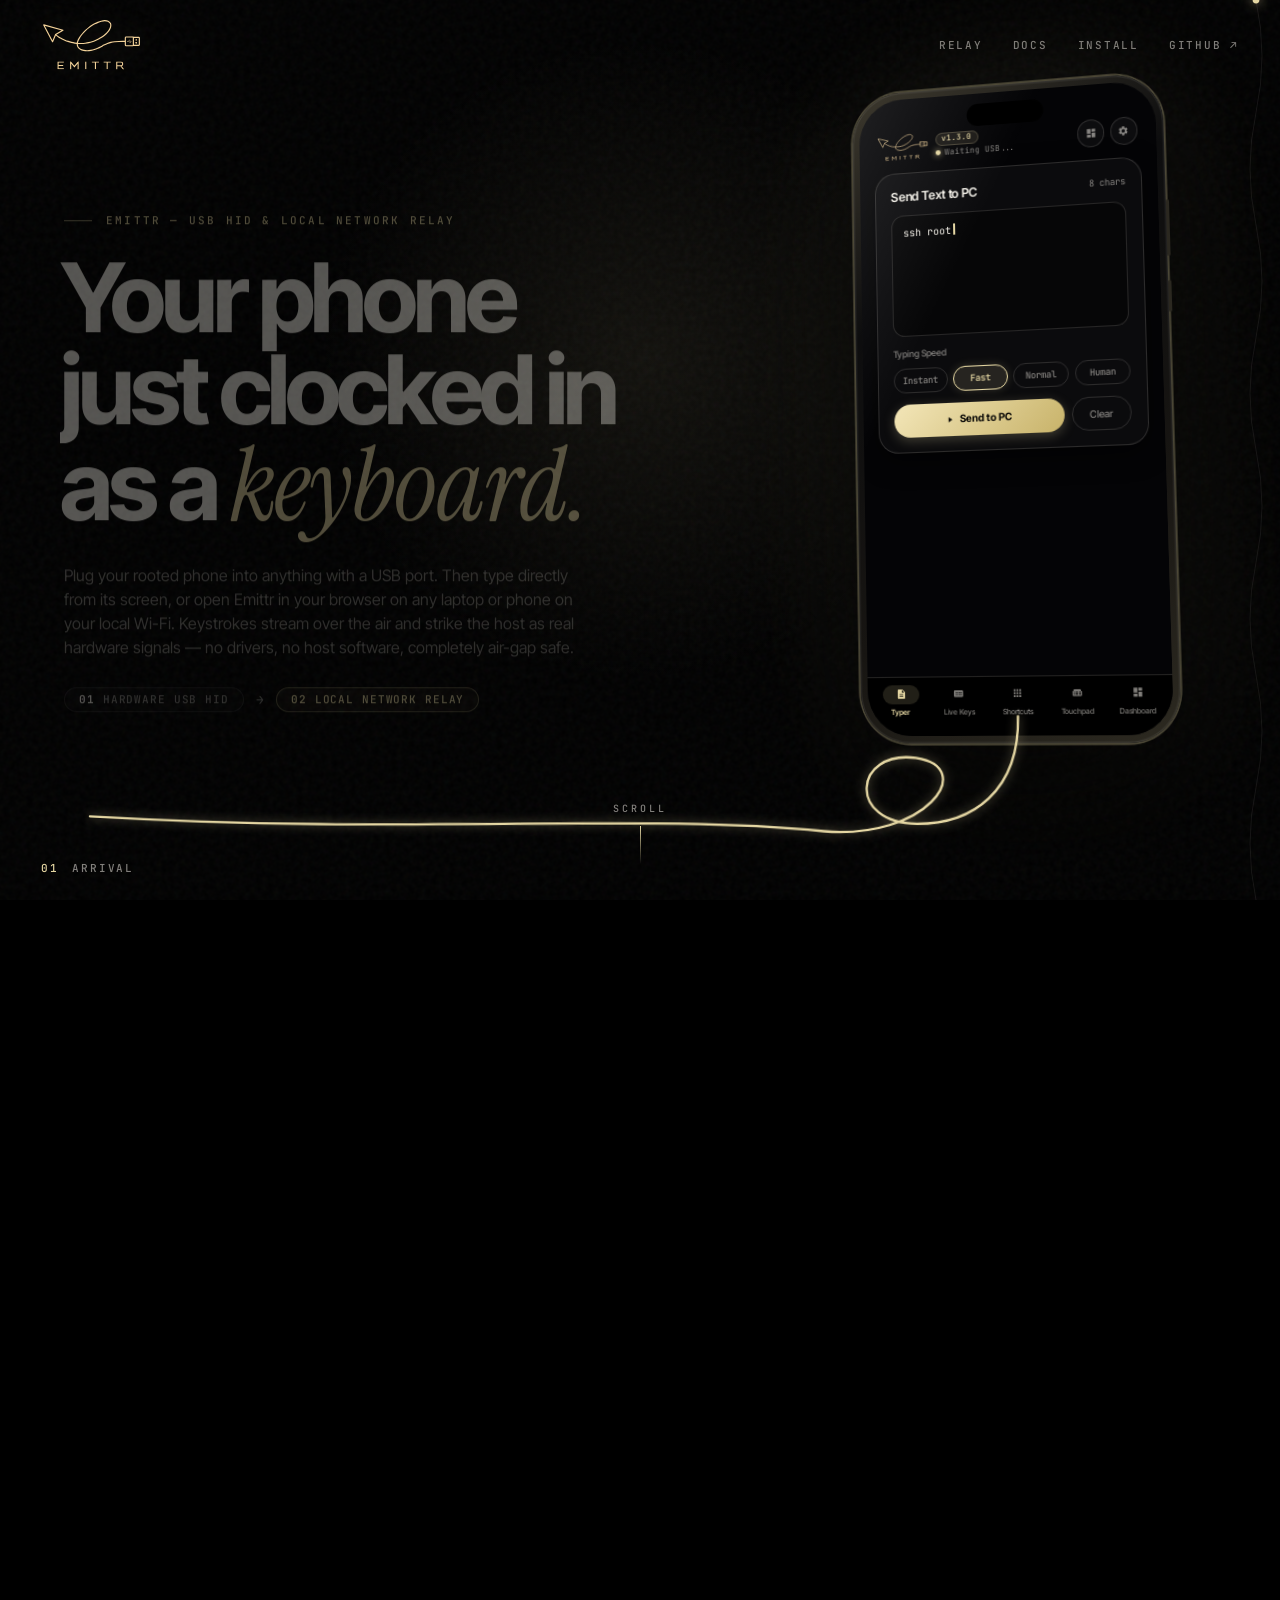
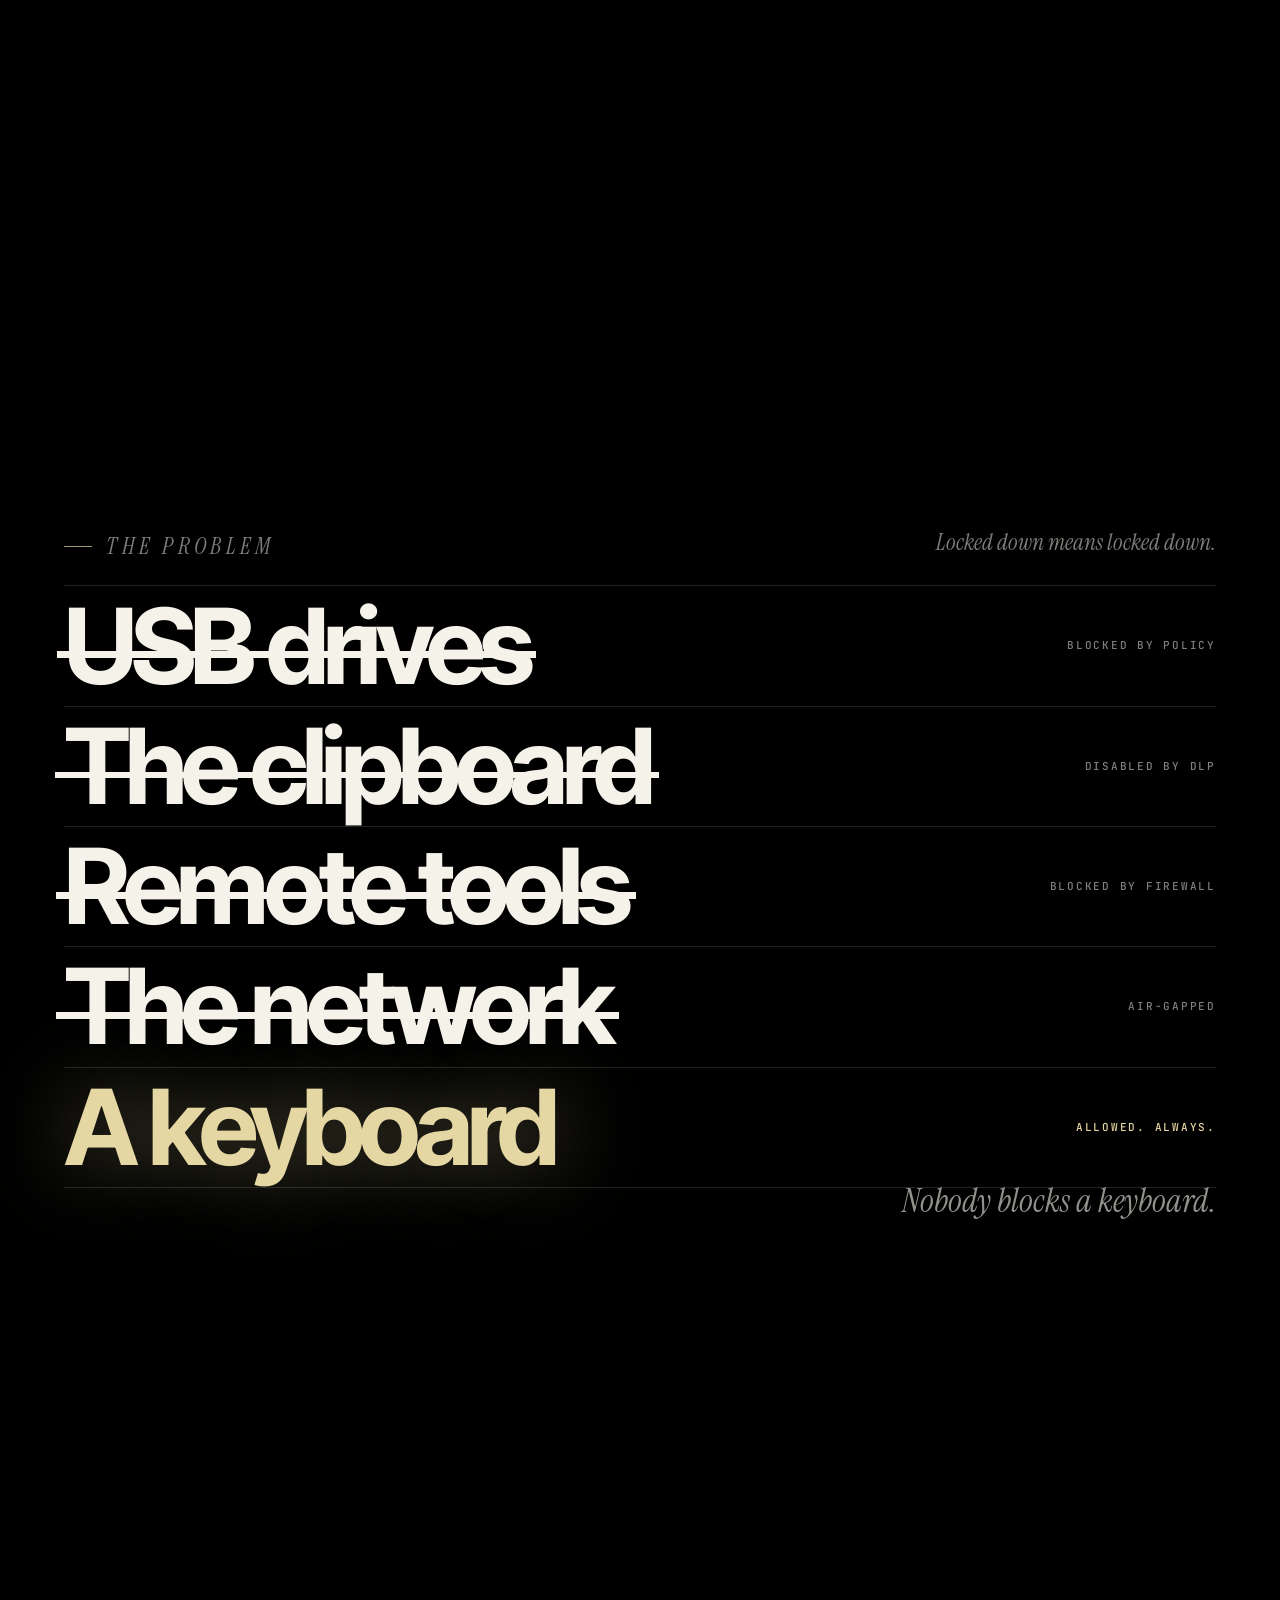
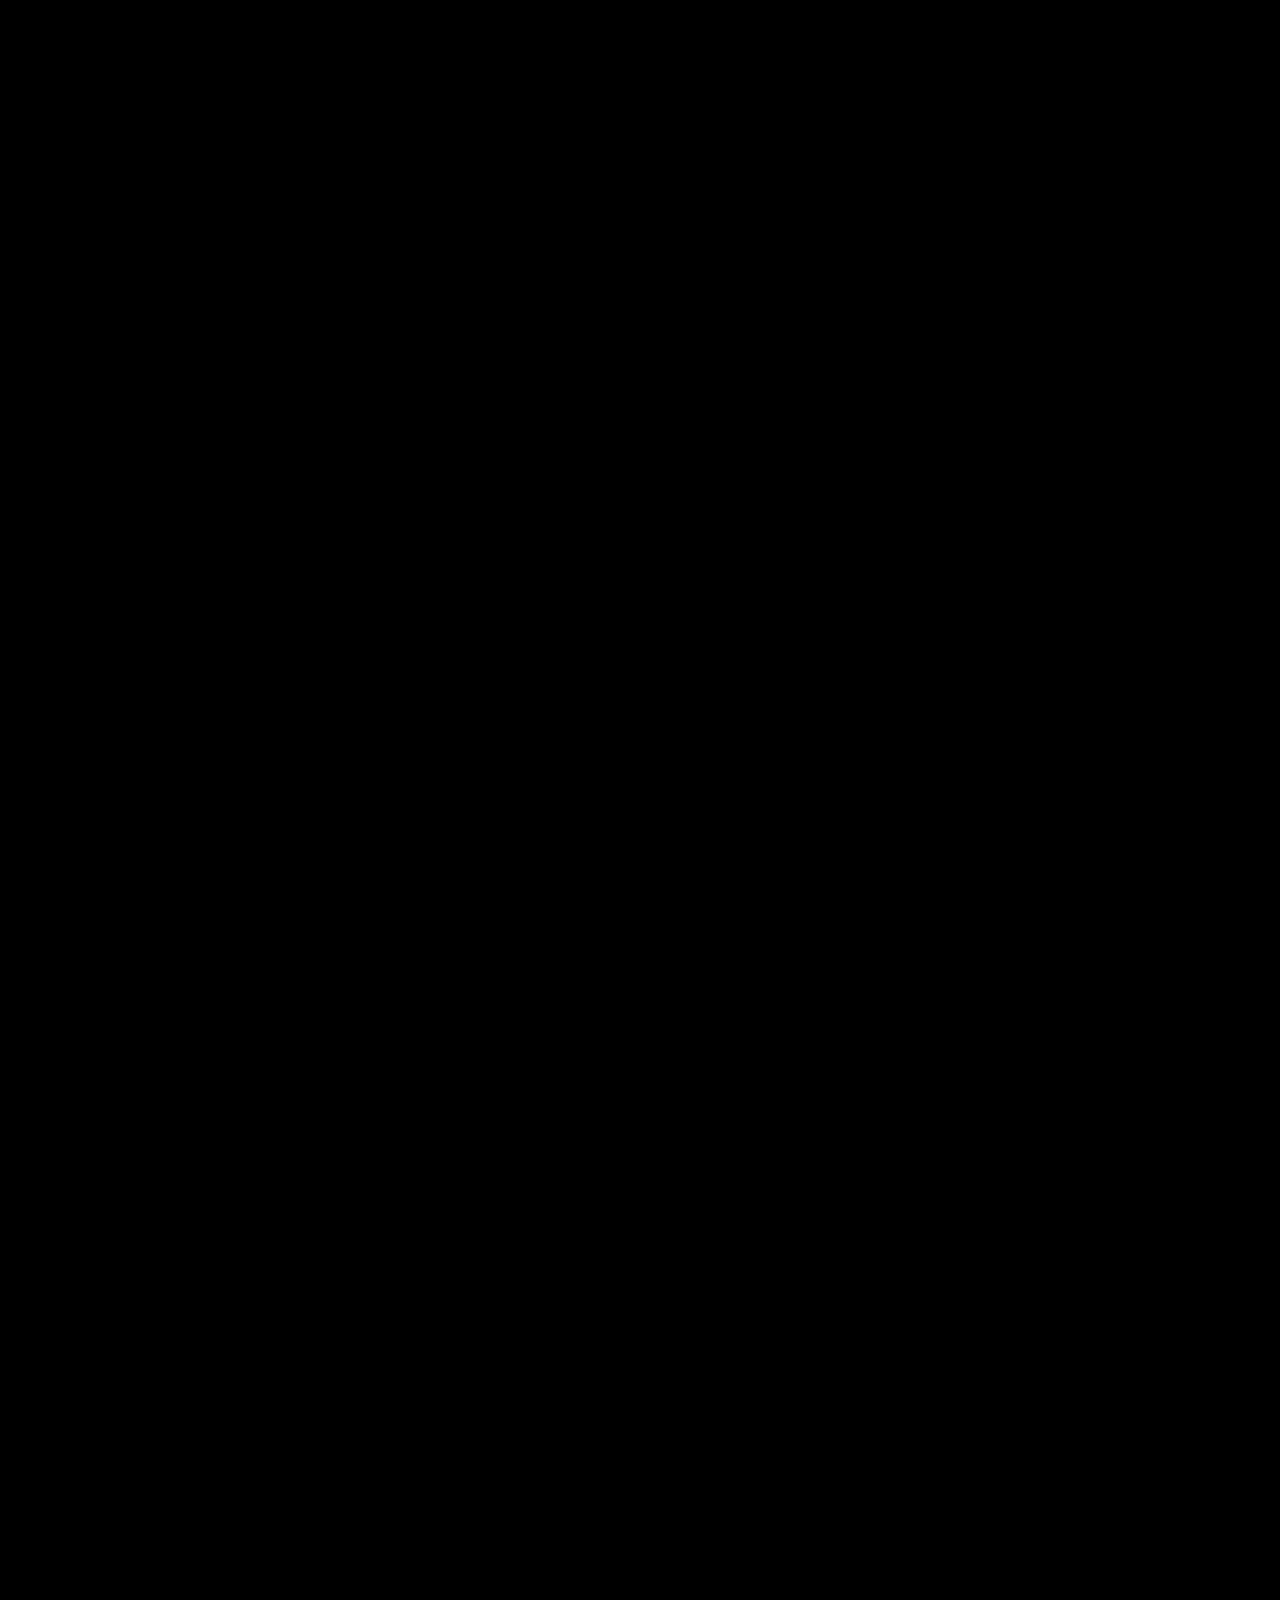
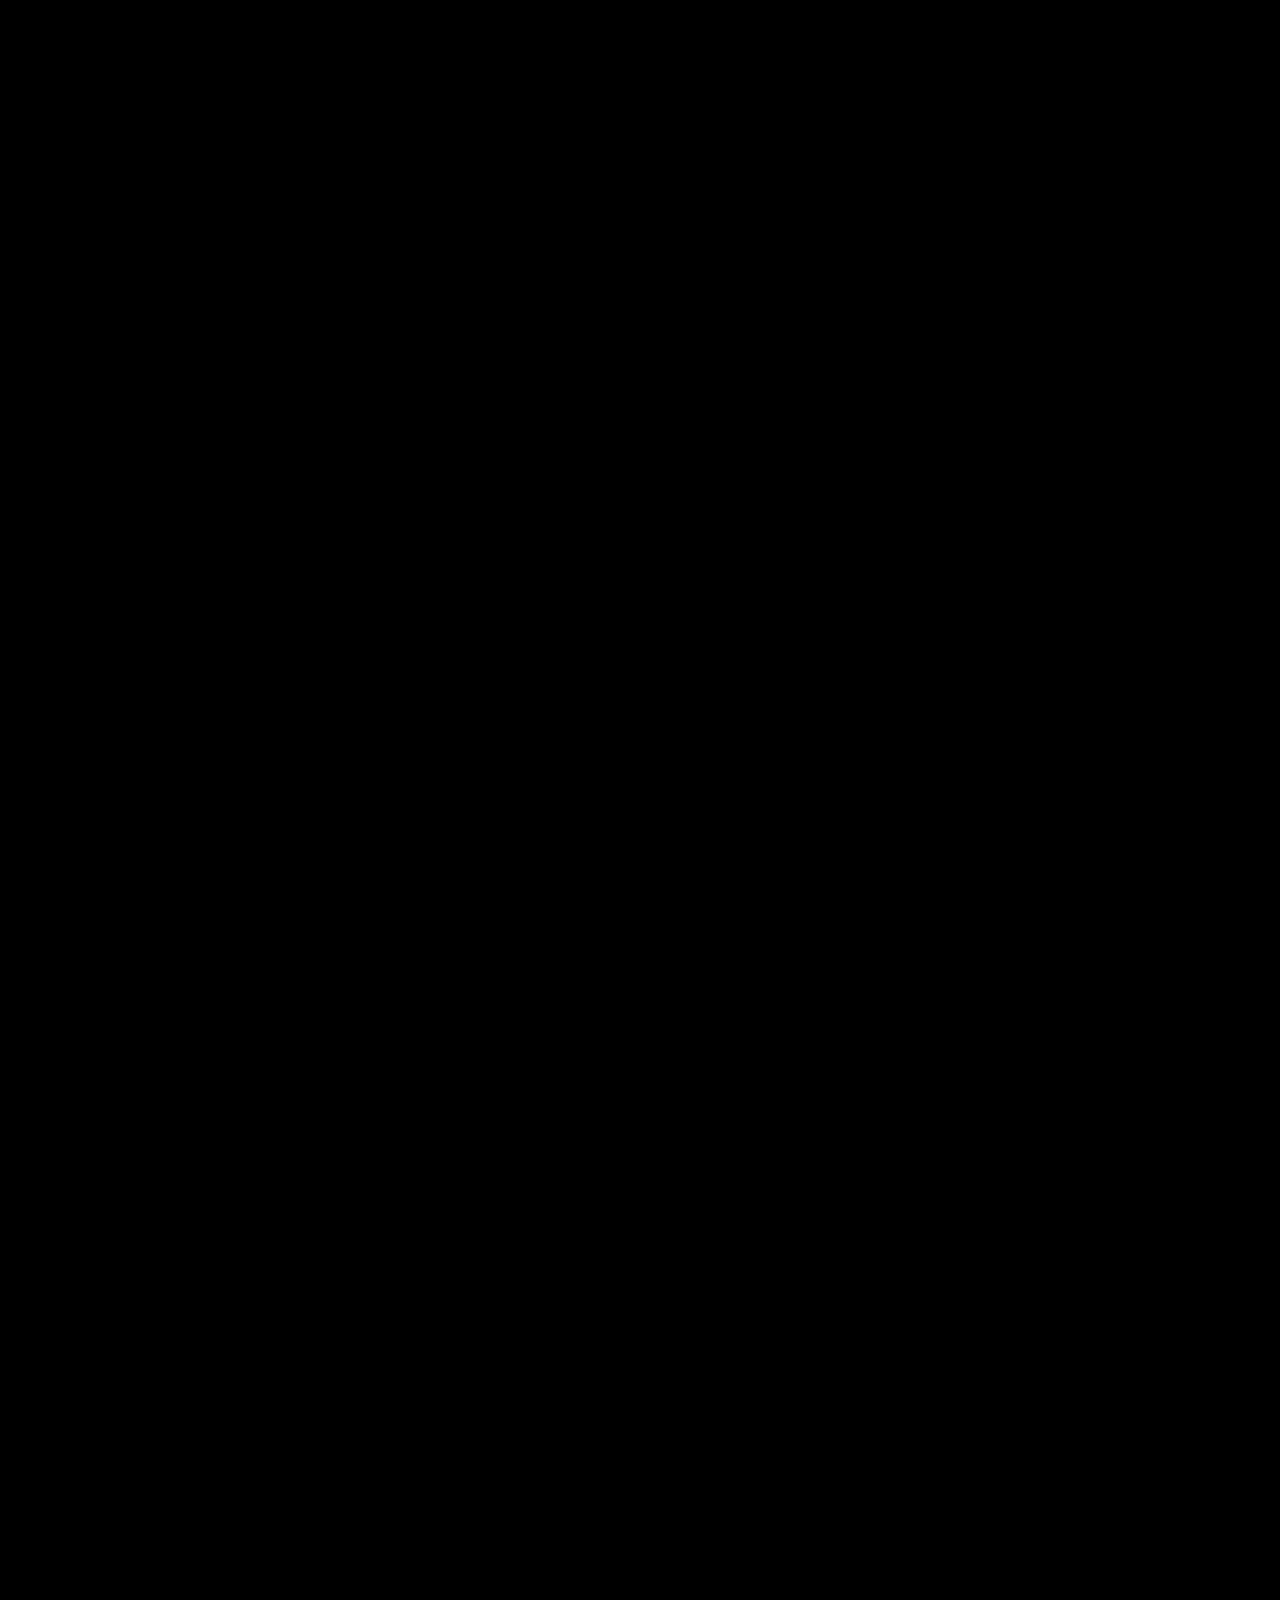
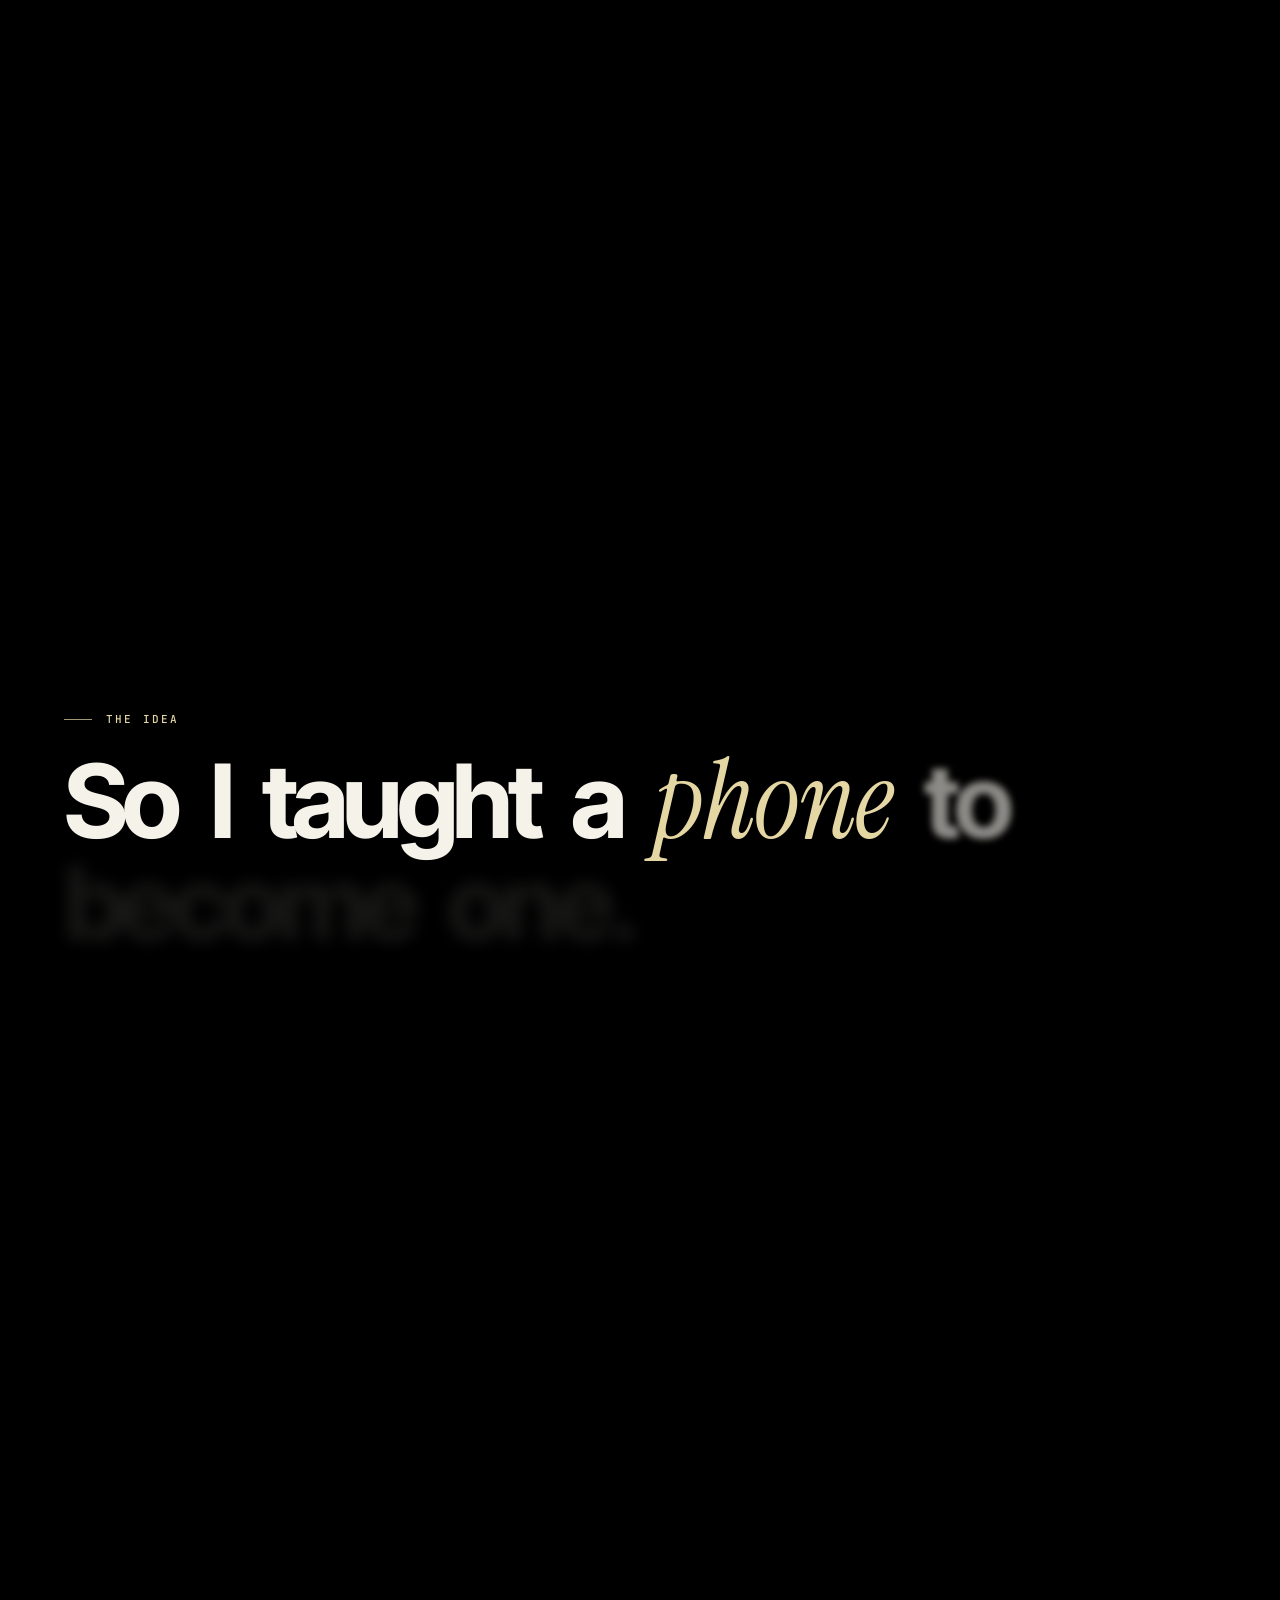
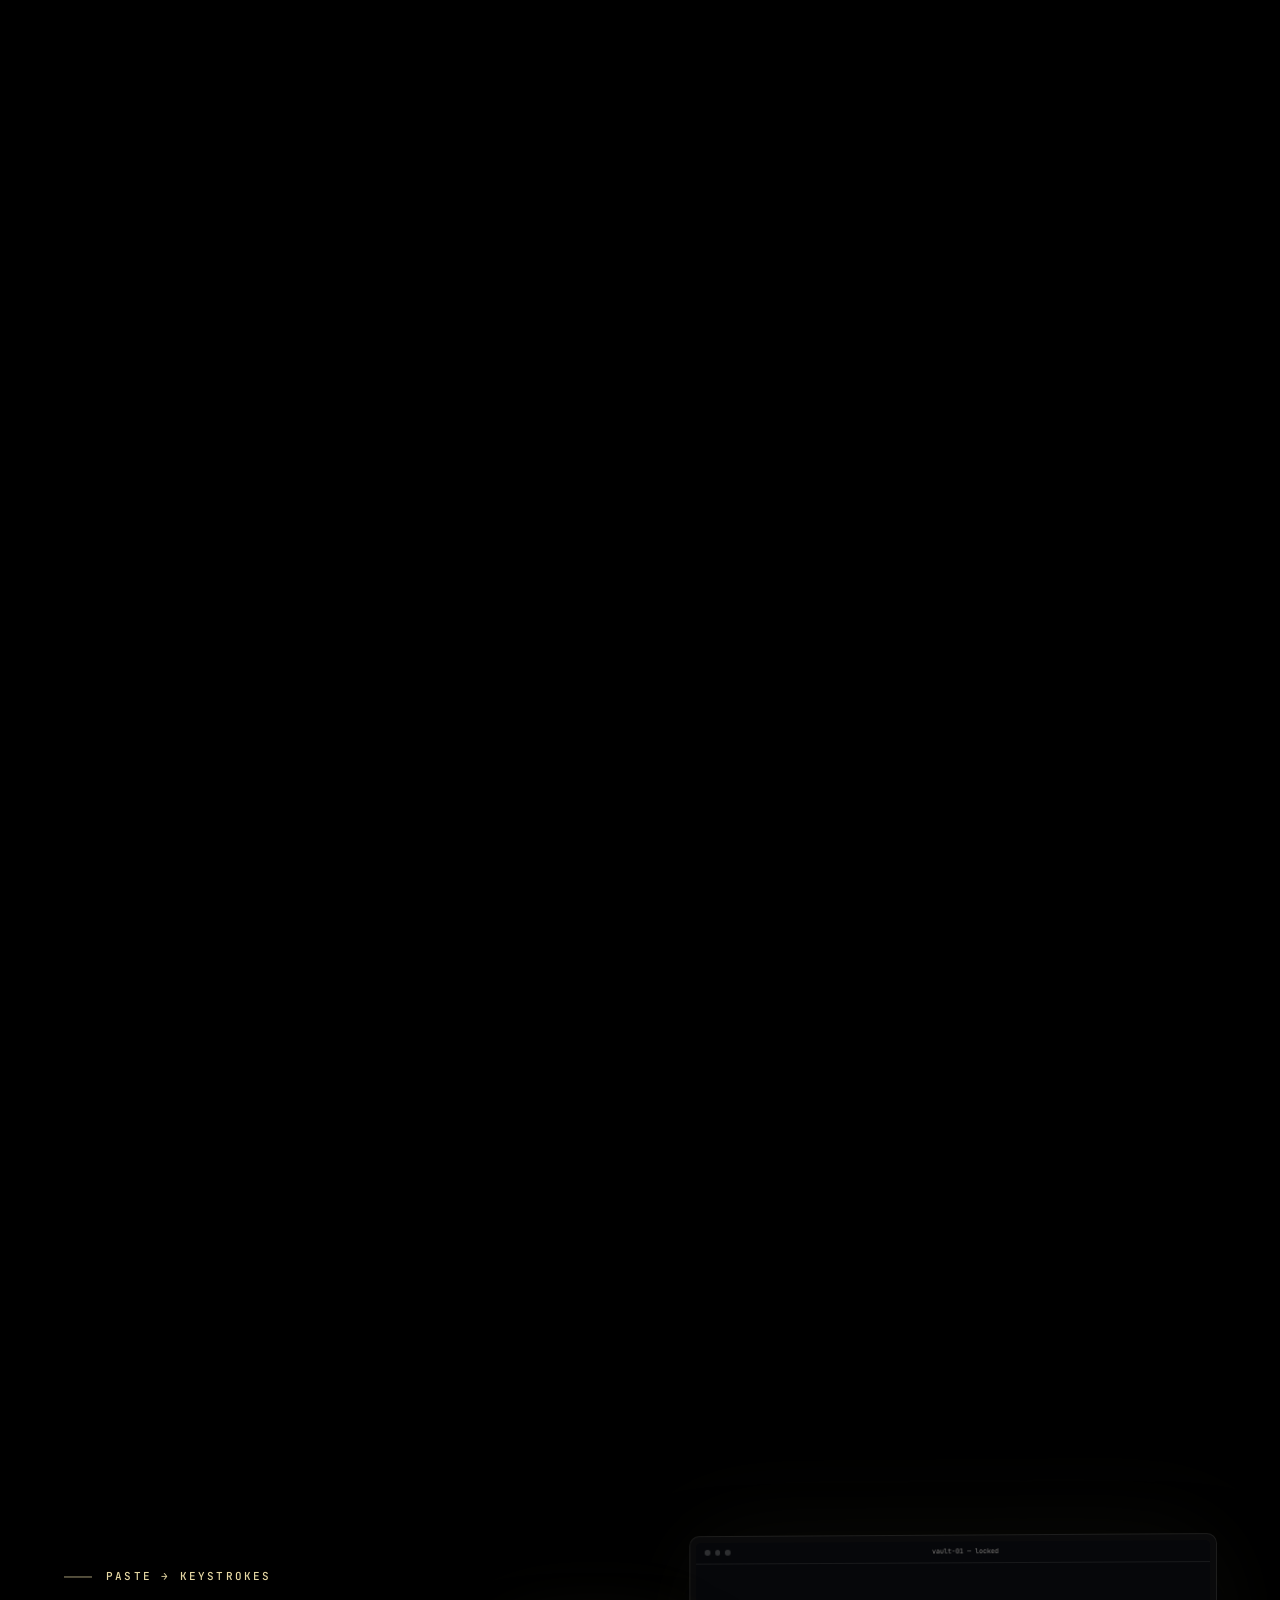
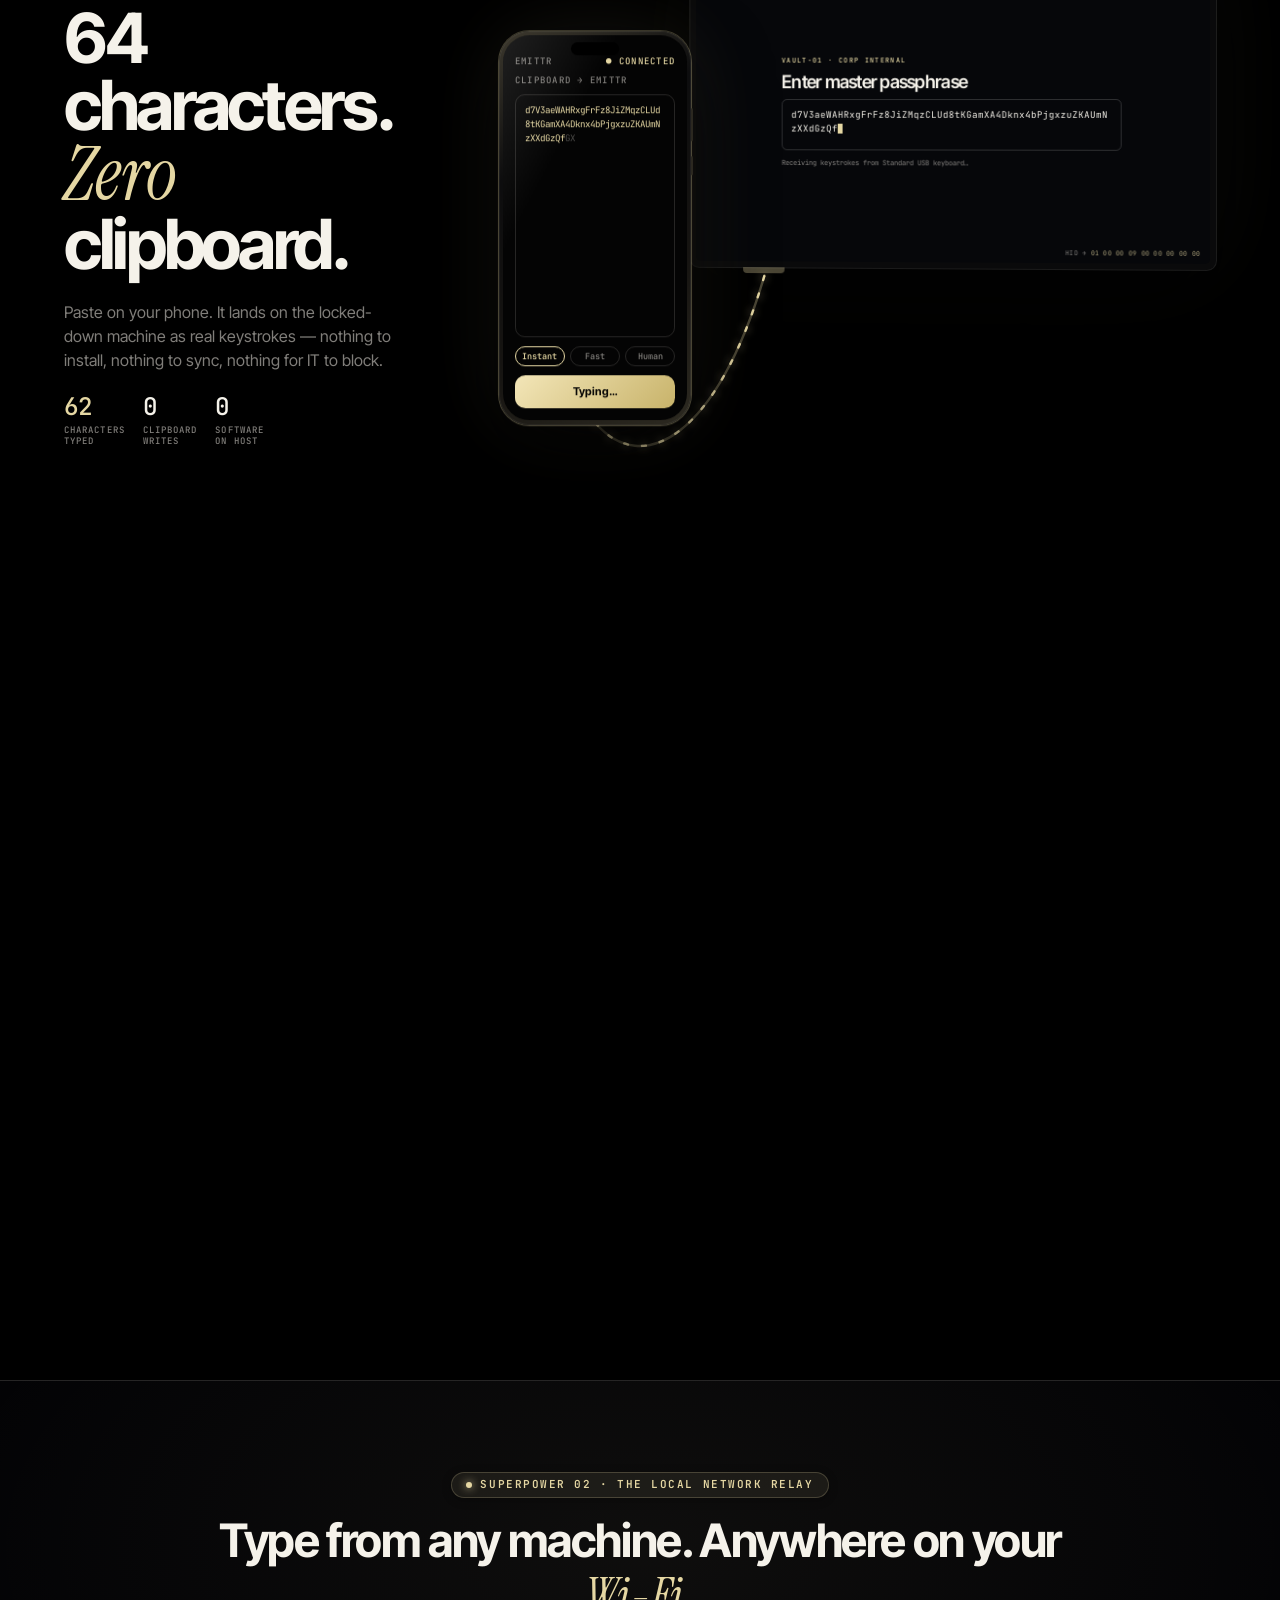
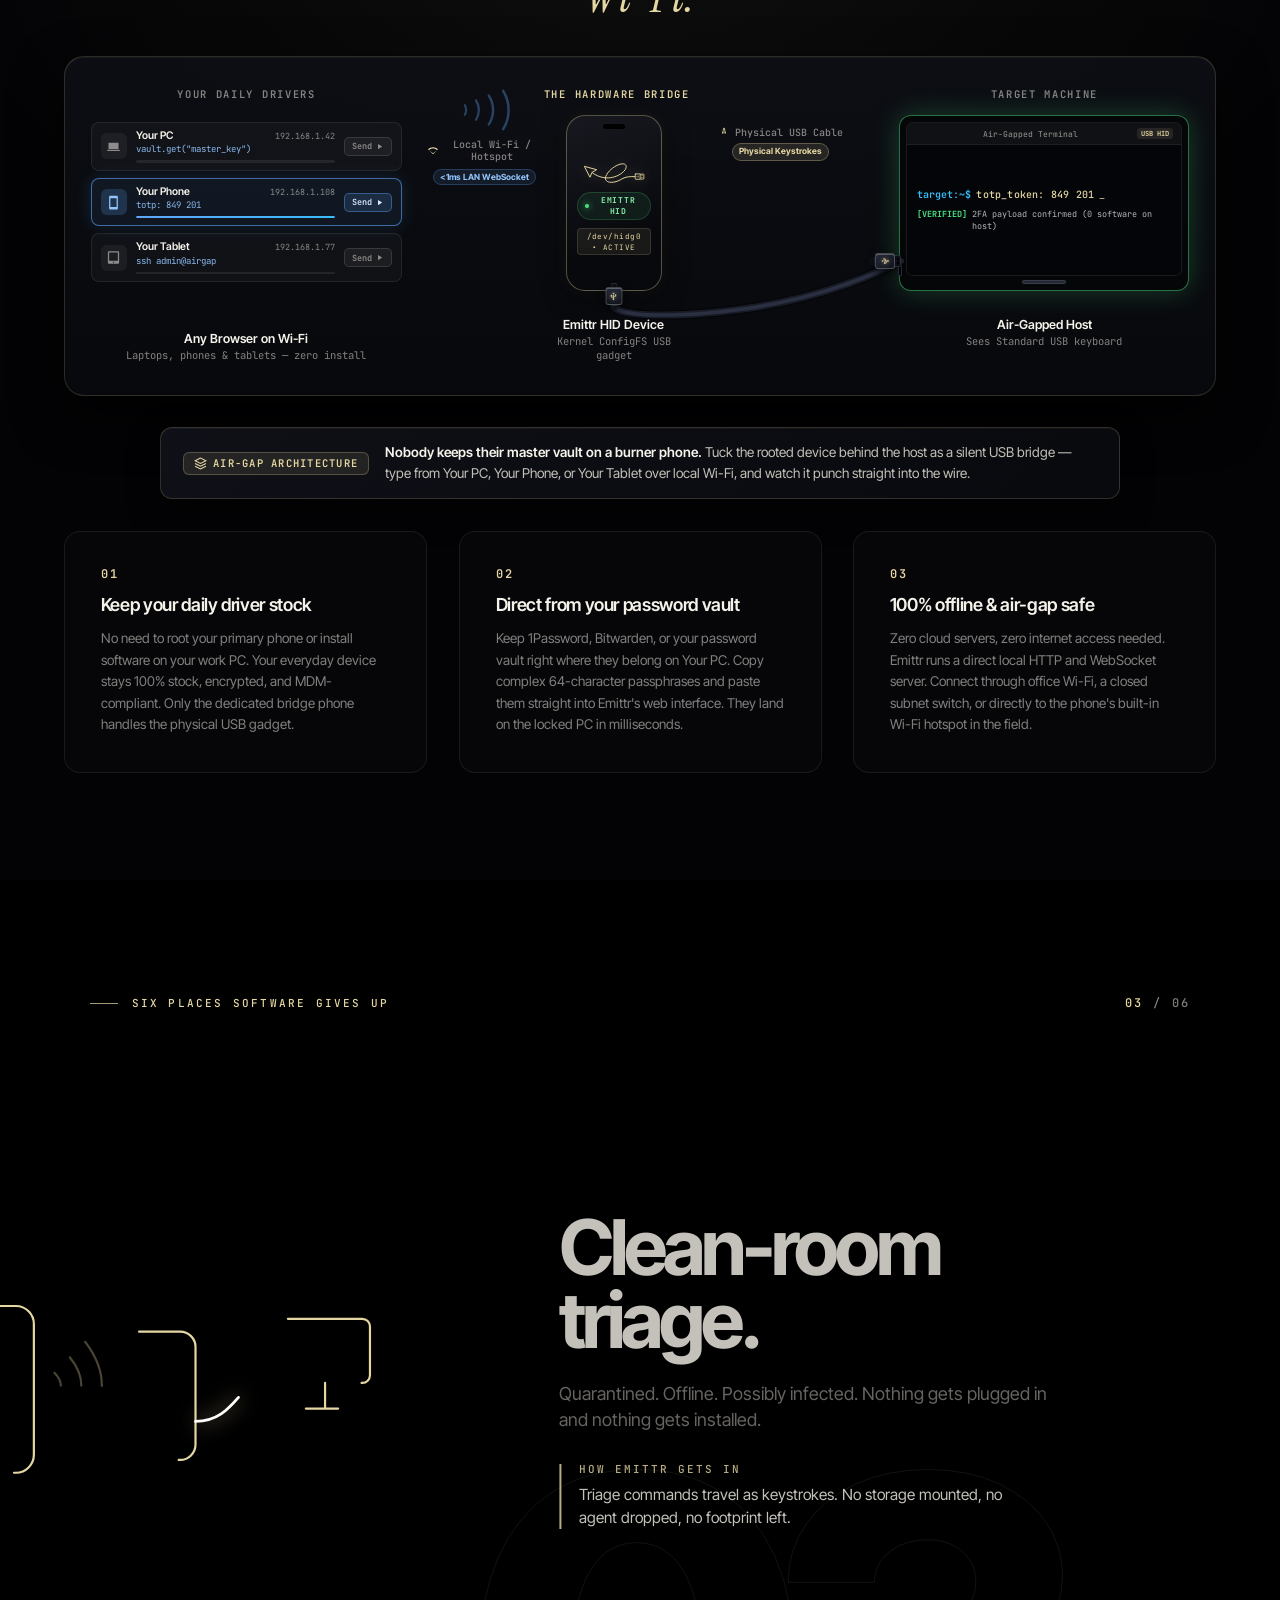
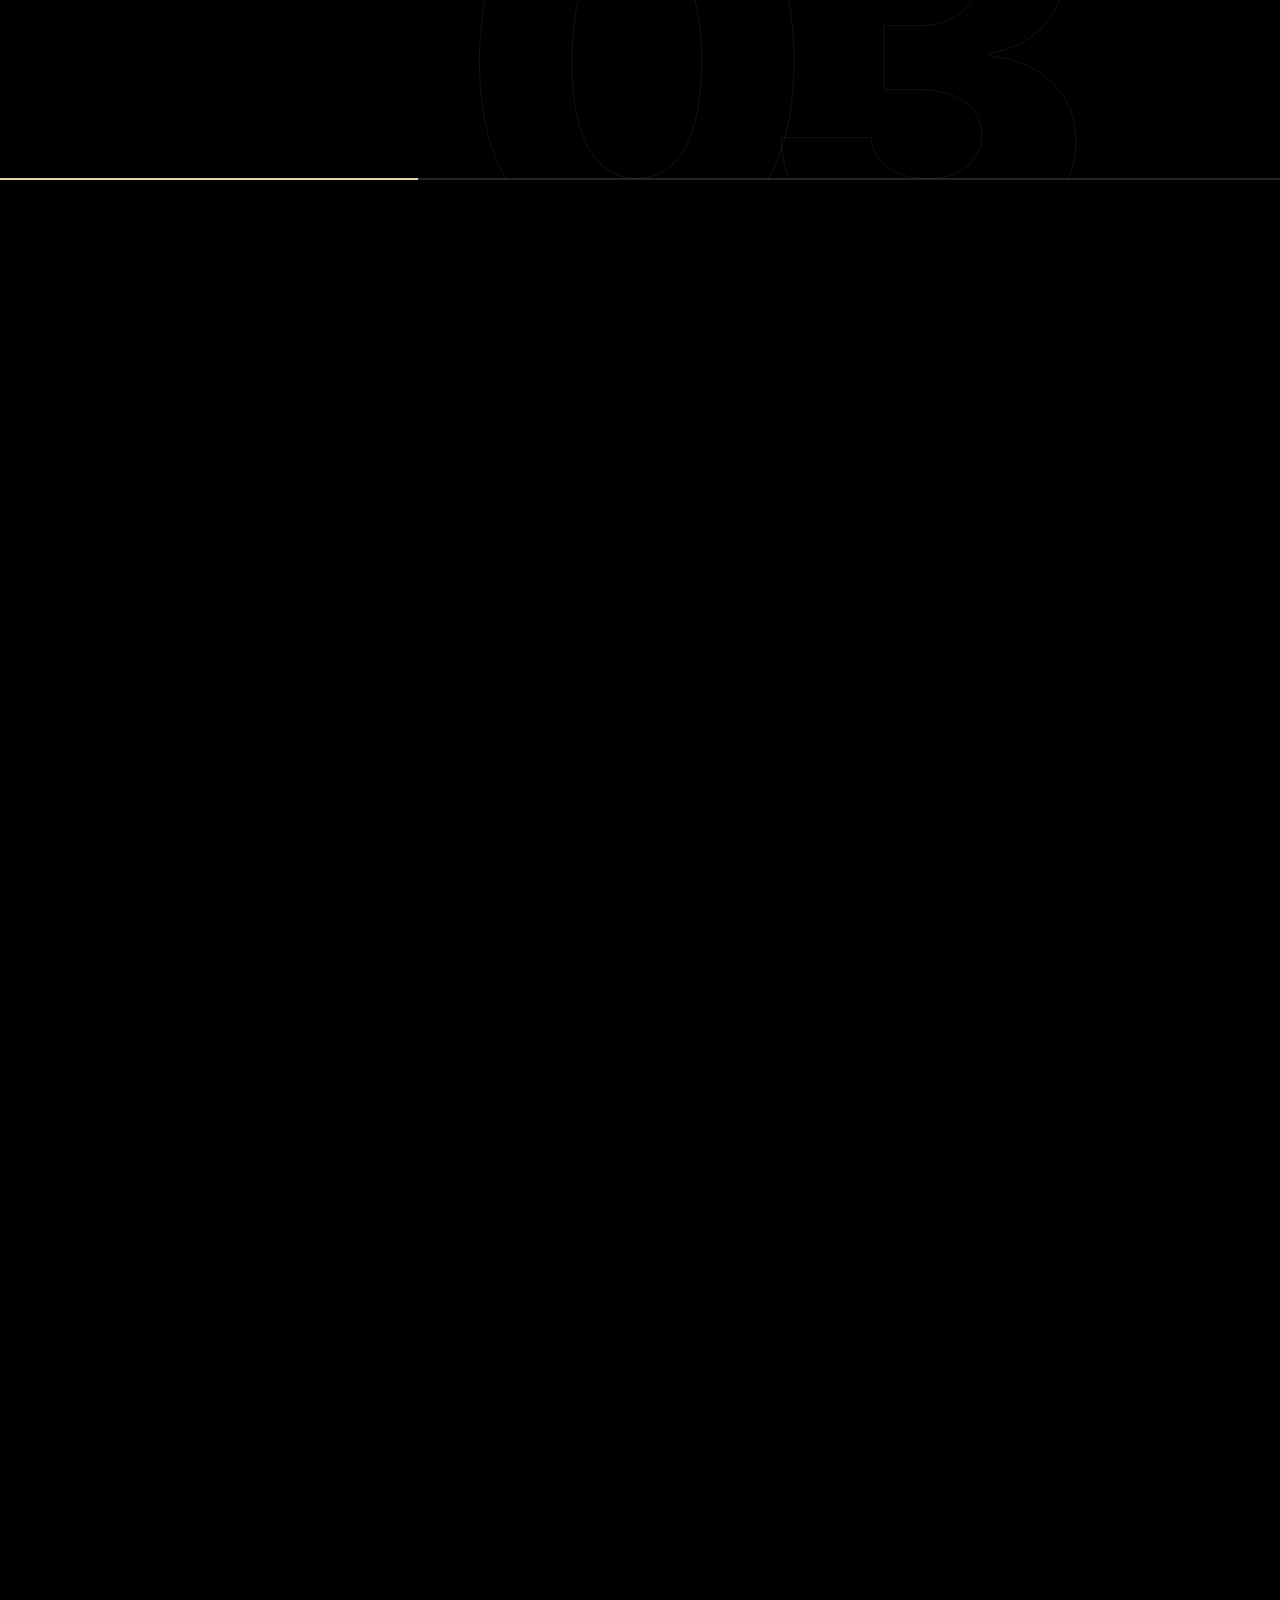
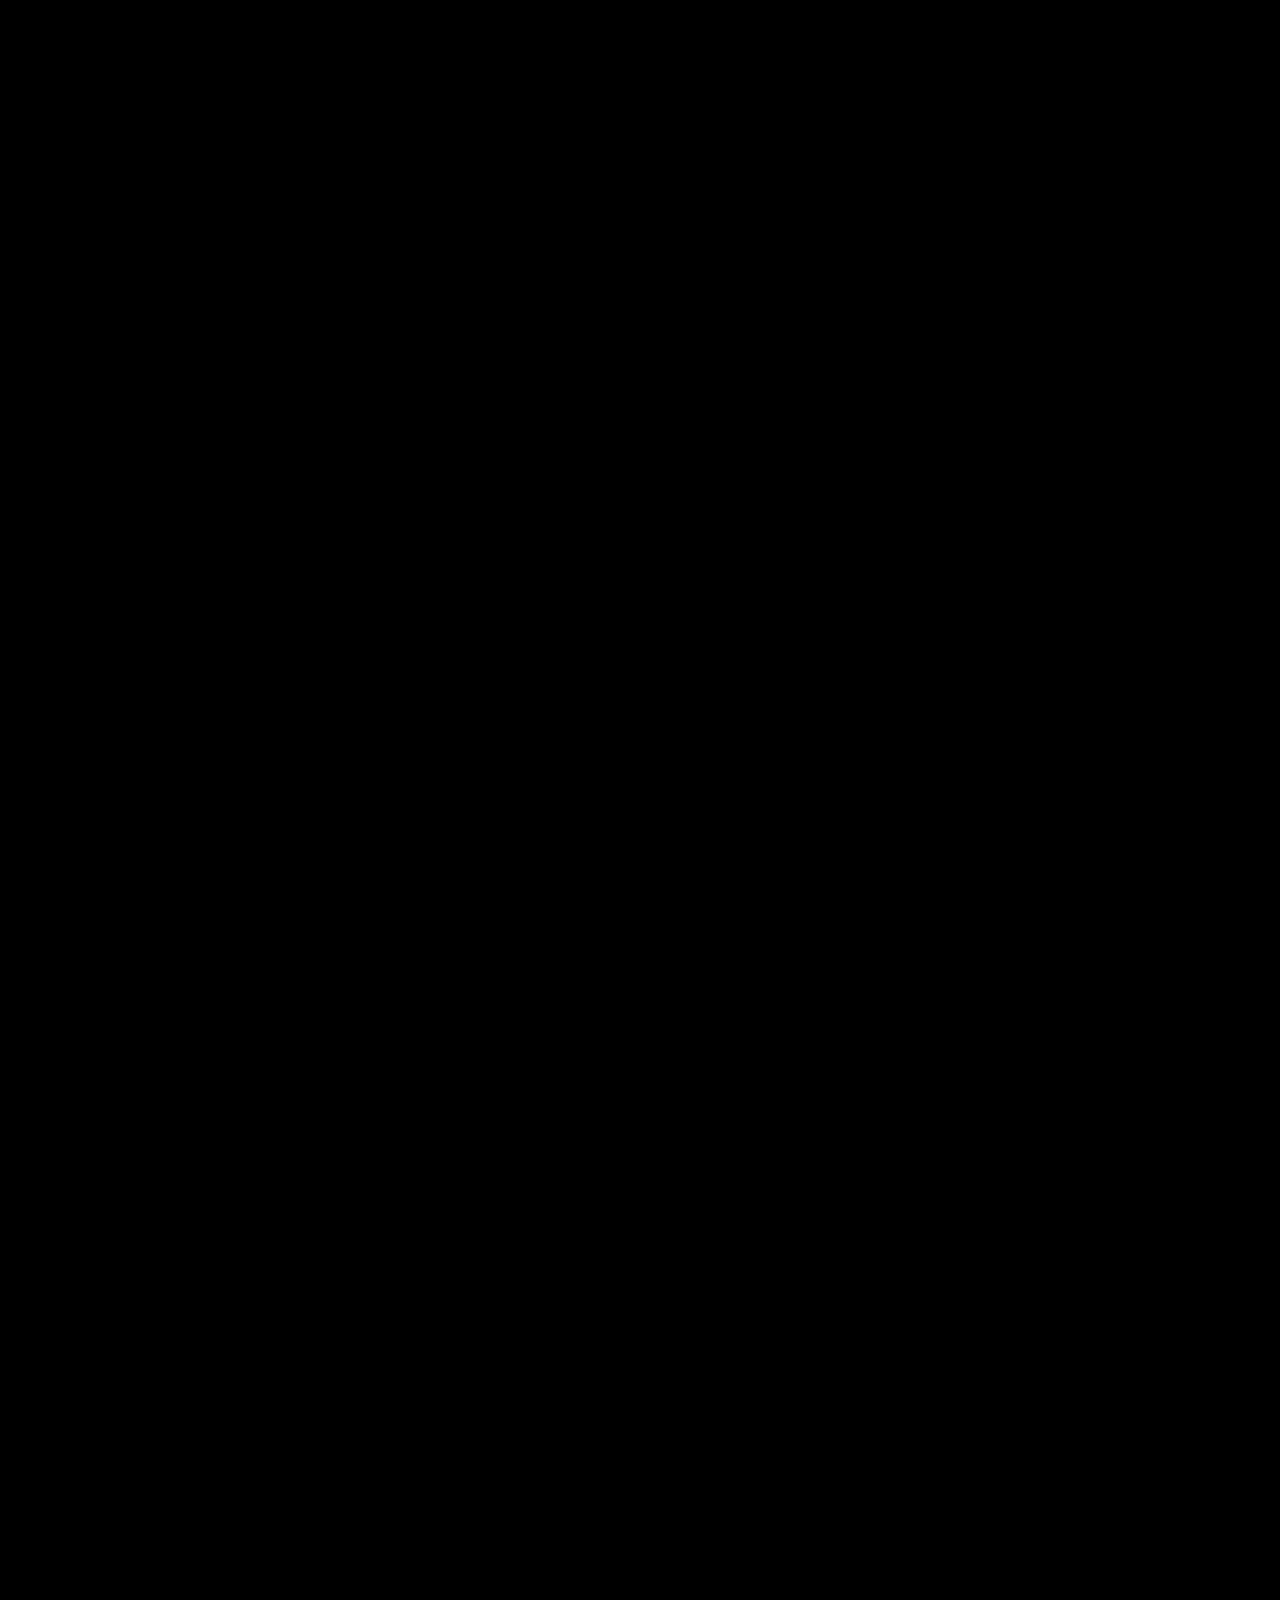
==== docs/index.html @ b0f9f135 "feat(landing): redesign local network relay architecture, add curved physical cable, and staggered s" ====
<!DOCTYPE html>
<html lang="en">

<head>
  <meta charset="UTF-8" />
  <meta name="viewport" content="width=device-width, initial-scale=1, viewport-fit=cover" />
  <meta name="theme-color" content="#000000" />
  <title>Emittr — Your phone just clocked in as a keyboard</title>
  <meta name="description"
    content="Emittr turns a rooted Android phone into a real, physical USB keyboard, mouse and scroll wheel. Zero drivers. Zero host software. Works before the OS boots." />
  <meta property="og:title" content="Emittr — Your phone just clocked in as a keyboard" />
  <meta property="og:description" content="Nobody blocks a keyboard. So I taught a phone to become one." />
  <meta property="og:type" content="website" />
  <meta property="og:image" content="icon-512.png" />
  <link rel="icon" type="image/svg+xml" href="emittr-logo.svg" />
  <link rel="icon" type="image/png" sizes="192x192" href="icon-192.png" />
  <link rel="apple-touch-icon" href="icon-192.png" />
  <link rel="preconnect" href="https://fonts.googleapis.com" />
  <link rel="preconnect" href="https://fonts.gstatic.com" crossorigin />
  <link
    href="https://fonts.googleapis.com/css2?family=Inter+Tight:wght@400;500;600;700;800&family=Instrument+Serif:ital@0;1&family=JetBrains+Mono:wght@400;500&display=swap"
    rel="stylesheet" />
  <link rel="stylesheet" href="landing.css?v=6.5.1" />
  <noscript>
    <style>
      .intro {
        display: none !important
      }

      .mega .line>span,
      .rv,
      .finale-h span,
      .finale-links,
      .term pre .ln,
      .hero-copy .eyebrow,
      .hero-copy .lede,
      .hero-device,
      .wall-foot,
      .become-sub {
        opacity: 1 !important;
        transform: none !important
      }

      .become-text .w {
        opacity: 1 !important;
        filter: none !important
      }

      .hero-cable path {
        stroke-dashoffset: 0 !important
      }

      .finale-logo {
        clip-path: none !important
      }

      .track {
        height: auto !important
      }

      .stick {
        position: relative;
        height: auto;
        min-height: 100vh
      }
    </style>
  </noscript>
</head>

<body>

  <!-- ───────────────────────────── INTRO: the cable draws itself -->
  <div class="intro" id="intro" aria-hidden="true">
    <svg viewBox="391 289 756 403">
      <g class="ig a" stroke-width="8.5">
        <path class="af" d="M411.5 340.5 L555.5 380 L500.5 412.8 L477.5 466.5 Z" />
        <path class="dr wire" pathLength="1"
          d="M500.5 412.8 C508.0 418.7 515.5 425.3 523.1 430.4 C530.6 435.4 538.1 439.2 545.8 443.2 C553.5 447.2 561.4 451.0 569.4 454.4 C577.4 457.8 585.6 460.9 593.8 463.7 C602.0 466.5 610.4 469.0 618.9 471.1 C627.3 473.2 635.9 474.8 644.5 476.2 C653.1 477.5 661.8 478.5 670.4 479.0 C679.1 479.6 687.9 479.8 696.5 479.4 C705.2 479.1 713.9 478.1 722.5 477.0 C731.2 475.8 739.8 474.4 748.3 472.6 C756.8 470.7 765.2 468.5 773.5 465.9 C781.8 463.3 790.0 460.3 798.0 456.9 C806.1 453.5 813.9 449.8 821.6 445.7 C829.3 441.6 836.9 437.3 844.2 432.6 C851.5 427.8 858.7 422.8 865.4 417.3 C872.2 411.8 878.8 406.1 884.7 399.8 C890.7 393.5 896.6 386.8 901.2 379.5 C905.7 372.2 910.4 364.1 912.1 355.9 C913.8 347.7 914.6 337.4 911.3 330.2 C908.1 323.0 900.1 316.1 892.7 312.6 C885.3 309.1 875.6 309.0 867.0 309.1 C858.4 309.2 849.7 311.2 841.3 313.2 C832.9 315.3 824.6 318.3 816.5 321.5 C808.4 324.7 800.5 328.4 792.8 332.4 C785.1 336.4 777.6 341.0 770.3 345.7 C763.0 350.4 755.9 355.4 749.0 360.7 C742.1 366.0 735.3 371.6 728.9 377.4 C722.4 383.3 716.2 389.4 710.3 395.8 C704.4 402.2 698.7 408.8 693.4 415.7 C688.2 422.6 683.0 429.8 678.6 437.2 C674.2 444.7 669.5 453.1 666.8 460.5 C664.1 467.9 662.3 474.3 662.3 481.5 C662.3 488.7 662.9 496.7 666.8 503.5 C670.7 510.3 678.5 517.5 685.8 522.0 C693.2 526.5 702.3 528.9 711.0 530.8 C719.6 532.6 728.8 533.2 737.6 533.1 C746.5 533.0 755.5 531.7 764.3 530.3 C773.1 528.8 781.9 526.9 790.4 524.5 C799.0 522.0 807.4 518.8 815.6 515.4 C823.8 512.0 832.1 507.9 839.8 503.9 C847.5 499.9 854.0 495.4 862.0 491.3 C870.0 487.2 879.3 482.6 888.0 479.2 C896.7 475.8 905.0 473.0 914.0 470.8 C923.0 468.6 931.8 467.2 942.0 466.1 C952.2 465.0 962.3 464.4 975.0 464.0 C987.7 463.6 1003.7 463.7 1018.0 463.5" />
      </g>
      <g class="ig b" stroke-width="8.5">
        <path class="dr" pathLength="1"
          d="M1028.3 431 H1076.5 a6 6 0 0 1 6 6 V490 a6 6 0 0 1 -6 6 H1028.3 a6 6 0 0 1 -6 -6 V437 a6 6 0 0 1 6 -6 Z" />
        <path class="dr" pathLength="1" d="M1082.5 433.8 H1122.2 a5 5 0 0 1 5 5 V488.5 a5 5 0 0 1 -5 5 H1082.5" />
      </g>
      <g class="fadeg" fill="currentColor">
        <rect x="1099" y="447" width="10.5" height="10.5" rx="1.5" />
        <rect x="1099" y="468.5" width="10.5" height="10.5" rx="1.5" />
        <g transform="translate(1054.5 463.5) scale(0.72) translate(-1054.5 -463.5)">
          <circle cx="1034.5" cy="463.5" r="4" />
          <path d="M1075 463.5 L1066 458.3 V468.7 Z" />
          <circle cx="1057.5" cy="450.5" r="3.3" />
          <rect x="1058" y="473.2" width="6.6" height="6.6" />
          <g fill="none" stroke="currentColor" stroke-width="2.8" stroke-linecap="round" stroke-linejoin="round">
            <path d="M1034.5 463.5 H1067" />
            <path d="M1040.5 463.5 L1048 450.5 H1057" />
            <path d="M1046 463.5 L1053.5 476.5 H1059" />
          </g>
        </g>
      </g>
      <defs>
        <clipPath id="icap">
          <rect x="500" y="614" width="530" height="58" />
        </clipPath>
      </defs>
      <g class="ig c" clip-path="url(#icap)" stroke-width="8" stroke-linecap="butt" stroke-linejoin="miter">
        <path class="dr" pathLength="1" d="M562 618 H519 V668 H562 M519 643 H557" />
        <path class="dr" pathLength="1" d="M613 676 V618 L641 652 L669 618 V676" />
        <path class="dr" pathLength="1" d="M726 614 V672" />
        <path class="dr" pathLength="1" d="M772 618 H825 M798.5 618 V672" />
        <path class="dr" pathLength="1" d="M860 618 H913 M886.5 618 V672" />
        <path class="dr" pathLength="1" d="M958 676 V618 H989 A13.5 13.5 0 0 1 989 645 H958 M988 645 L1011 676" />
      </g>
    </svg>
  </div>


  <div class="spot" aria-hidden="true"></div>
  <div class="grain" aria-hidden="true"></div>

  <!-- ───────────────────────────── Fixed chrome (kept deliberately tiny) -->
  <header class="chrome">
    <a class="brand" href="#top" aria-label="Emittr"><img src="emittr-logo.svg" alt="Emittr" /></a>
    <nav aria-label="Primary">
      <a href="#relay">Relay</a>
      <a href="docs.html">Docs</a>
      <a href="#install">Install</a>
      <a href="https://github.com/mr-anjaneyam/Emittr" target="_blank" rel="noopener">GitHub ↗</a>
    </nav>
  </header>

  <aside class="thread" aria-hidden="true">
    <svg id="threadSvg">
      <path class="base" id="threadBase" />
      <path class="fill" id="threadFill" />
      <circle class="head" id="threadHead" r="3.4" cx="14" cy="0" />
    </svg>
  </aside>

  <div class="scene-label" id="sceneLabel" aria-hidden="true"><span class="n">01</span><span class="t">Arrival</span>
  </div>

  <main id="top">

    <!-- ═════════════════════════════ 01 · ARRIVAL -->
    <section class="scene" data-scene="hero" data-label="Arrival">
      <div class="track hero-track">
        <div class="stick hero-stick">

          <div class="hero-copy" id="heroCopy">
            <p class="eyebrow">Emittr — USB HID &amp; Local Network Relay</p>
            <h1 class="mega">
              <span class="line"><span style="--i:0">Your phone</span></span>
              <span class="line"><span style="--i:1">just clocked in</span></span>
              <span class="line"><span style="--i:2">as a <em>keyboard.</em></span></span>
            </h1>
            <p class="lede">Plug your rooted phone into anything with a USB port. Then type directly from its screen, or
              open Emittr in your browser on any laptop or phone on your local Wi-Fi. Keystrokes stream over the air and
              strike the host as real hardware signals — no drivers, no host software, completely air-gap safe.</p>
            <div class="hero-badges">
              <span class="hero-badge"><b>01</b> Hardware USB HID</span>
              <span class="hero-badge-arrow">→</span>
              <span class="hero-badge hl"><b>02</b> Local Network Relay</span>
            </div>
          </div>

          <div class="hero-device phone" id="heroDevice">
            <div class="phone-tilt" id="heroTilt">
              <div class="phone-body"></div>
              <div class="phone-screen">
                <div class="island"></div>

                <!-- App Top Header -->
                <div class="ui-topbar">
                  <div class="ui-topbar-left">
                    <img src="emittr-logo.svg" alt="Emittr" class="ui-logo" />
                    <div class="ui-meta-col">
                      <span class="ui-badge">v1.3.0</span>
                      <div class="ui-status-row">
                        <i class="ui-status-dot"></i>
                        <span>Waiting USB...</span>
                      </div>
                    </div>
                  </div>
                  <div class="ui-topbar-actions">
                    <div class="ui-icon-circle" title="Dashboard">
                      <svg viewBox="0 0 24 24" width="12" height="12" fill="currentColor">
                        <path d="M3 13h8V3H3v10zm0 8h8v-6H3v6zm10 0h8V11h-8v10zm0-18v6h8V3h-8z" />
                      </svg>
                    </div>
                    <div class="ui-icon-circle" title="Settings">
                      <svg viewBox="0 0 24 24" width="12" height="12" fill="currentColor">
                        <path
                          d="M19.14 12.94c.04-.3.06-.61.06-.94 0-.32-.02-.64-.07-.94l2.03-1.58c.18-.14.23-.41.12-.61l-1.92-3.32c-.12-.22-.37-.29-.59-.22l-2.39.96c-.5-.38-1.03-.7-1.62-.94l-.36-2.54c-.04-.24-.24-.41-.48-.41h-3.84c-.24 0-.43.17-.47.41l-.36 2.54c-.59.24-1.13.57-1.62.94l-2.39-.96c-.22-.08-.47 0-.59.22L2.74 8.87c-.12.21-.08.47.12.61l2.03 1.58c-.05.3-.09.63-.09.94s.02.64.07.94l-2.03 1.58c-.18.14-.23.41-.12.61l1.92 3.32c.12.22.37.29.59.22l2.39-.96c.5.38 1.03.7 1.62.94l.36 2.54c.05.24.24.41.48.41h3.84c.24 0 .44-.17.47-.41l.36-2.54c.59-.24 1.13-.56 1.62-.94l2.39.96c.22.08.47 0 .59-.22l1.92-3.32c.12-.22.07-.47-.12-.61l-2.01-1.58zM12 15.6c-1.98 0-3.6-1.62-3.6-3.6s1.62-3.6 3.6-3.6 3.6 1.62 3.6 3.6-1.62 3.6-3.6 3.6z" />
                      </svg>
                    </div>
                  </div>
                </div>

                <!-- Main Typer Card -->
                <div class="ui-card">
                  <div class="ui-card-header">
                    <span class="ui-card-title">Send Text to PC</span>
                    <span class="ui-char-count" id="heroChars">0 chars</span>
                  </div>
                  <div class="ui-textarea">
                    <span id="heroTypePlaceholder" class="ui-placeholder">Type or paste text, URLs, or commands to
                      send...</span>
                    <span id="heroType"></span><i class="caret"></i>
                  </div>
                  <div class="ui-speed-section">
                    <span class="ui-label">Typing Speed</span>
                    <div class="ui-pills">
                      <span>Instant</span>
                      <span class="on">Fast</span>
                      <span>Normal</span>
                      <span>Human</span>
                    </div>
                  </div>
                  <div class="ui-action-row">
                    <div class="ui-btn-send">
                      <svg viewBox="0 0 24 24" width="11" height="11" fill="currentColor">
                        <path d="M8 5v14l11-7z" />
                      </svg>
                      <span>Send to PC</span>
                    </div>
                    <div class="ui-btn-clear">Clear</div>
                  </div>
                </div>

                <!-- Bottom Navigation -->
                <div class="ui-bottom-nav">
                  <div class="ui-tab on">
                    <div class="ui-tab-icon">
                      <svg viewBox="0 0 24 24" width="12" height="12" fill="currentColor">
                        <path
                          d="M14 2H6c-1.1 0-2 .9-2 2v16c0 1.1.9 2 2 2h12c1.1 0 2-.9 2-2V8l-6-6zm2 16H8v-2h8v2zm0-4H8v-2h8v2zm-3-5V3.5L18.5 9H13z" />
                      </svg>
                    </div>
                    <span>Typer</span>
                  </div>
                  <div class="ui-tab">
                    <div class="ui-tab-icon">
                      <svg viewBox="0 0 24 24" width="12" height="12" fill="currentColor">
                        <path
                          d="M20 5H4c-1.1 0-2 .9-2 2v10c0 1.1.9 2 2 2h16c1.1 0 2-.9 2-2V7c0-1.1-.9-2-2-2zM8 15H6v-2h2v2zm0-4H6V9h2v2zm4 4h-2v-2h2v2zm0-4h-2V9h2v2zm4 4h-2v-2h2v2zm0-4h-2V9h2v2zm3 4h-2v-2h2v2zm0-4h-2V9h2v2z" />
                      </svg>
                    </div>
                    <span>Live Keys</span>
                  </div>
                  <div class="ui-tab">
                    <div class="ui-tab-icon">
                      <svg viewBox="0 0 24 24" width="12" height="12" fill="currentColor">
                        <path
                          d="M4 8h4V4H4v4zm6 12h4v-4h-4v4zm-6 0h4v-4H4v4zm0-6h4v-4H4v4zm6 0h4v-4h-4v4zm6-10v4h4V4h-4zm-6 4h4V4h-4v4zm6 6h4v-4h-4v4zm0 6h4v-4h-4v4z" />
                      </svg>
                    </div>
                    <span>Shortcuts</span>
                  </div>
                  <div class="ui-tab">
                    <div class="ui-tab-icon">
                      <svg viewBox="0 0 24 24" width="12" height="12" fill="currentColor">
                        <path
                          d="M20 9V7c0-1.1-.9-2-2-2H6C4.9 5 4 5.9 4 7v2H2v8c0 1.1.9 2 2 2h16c1.1 0 2-.9 2-2V9h-2zm-6 7h-4v-2h4v2zm0-4h-4v-2h4v2zm4 4h-2v-2h2v2zm0-4h-2v-2h2v2zm-8 4H8v-2h2v2zm0-4H8v-2h2v2zm-4 4H4v-2h2v2zm0-4H4v-2h2v2zm14 4h-2v-2h2v2zm0-4h-2v-2h2v2z" />
                      </svg>
                    </div>
                    <span>Touchpad</span>
                  </div>
                  <div class="ui-tab">
                    <div class="ui-tab-icon">
                      <svg viewBox="0 0 24 24" width="12" height="12" fill="currentColor">
                        <path d="M3 13h8V3H3v10zm0 8h8v-6H3v6zm10 0h8V11h-8v10zm0-18v6h8V3h-8z" />
                      </svg>
                    </div>
                    <span>Dashboard</span>
                  </div>
                </div>
              </div>
              <svg class="hero-cable" viewBox="0 0 1300 160" aria-hidden="true">
                <path pathLength="1"
                  d="M1300 0 C1300 90, 1240 130, 1170 130 C1080 130, 1090 40, 1170 50 C1250 62, 1180 150, 1050 140 C 800 118, 500 150, 0 128" />
              </svg>
            </div>
          </div>

          <div class="scroll-cue" aria-hidden="true"><span>Scroll</span><i></i></div>
        </div>
      </div>
    </section>

    <!-- ═════════════════════════════ 02 · THE WALL -->
    <section class="scene" data-scene="wall" data-label="The problem">
      <div class="track wall-track">
        <div class="stick wall-stick">
          <div class="wall-head">
            <p class="eyebrow">The problem</p>
            <p>Locked down means locked down.</p>
          </div>
          <div class="wall-rows">
            <div class="wall-row"><span class="wall-word">USB drives<i class="strike"></i></span><span
                class="wall-tag">Blocked by policy</span></div>
            <div class="wall-row"><span class="wall-word">The clipboard<i class="strike"></i></span><span
                class="wall-tag">Disabled by DLP</span></div>
            <div class="wall-row"><span class="wall-word">Remote tools<i class="strike"></i></span><span
                class="wall-tag">Blocked by firewall</span></div>
            <div class="wall-row"><span class="wall-word">The network<i class="strike"></i></span><span
                class="wall-tag">Air-gapped</span></div>
            <div class="wall-row last"><span class="wall-word">A keyboard</span><span class="wall-tag">Allowed.
                Always.</span></div>
          </div>
          <div class="wall-foot" id="wallFoot">Nobody blocks a keyboard.</div>
        </div>
      </div>
    </section>

    <!-- ═════════════════════════════ 03 · THE IDEA -->
    <section class="scene" data-scene="become" data-label="The idea">
      <div class="track become-track">
        <div class="stick become-stick">
          <p class="eyebrow">The idea</p>
          <h2 class="become-text" id="becomeText">
            <span class="w">So</span> <span class="w">I</span> <span class="w">taught</span> <span class="w">a</span>
            <span class="w"><em>phone</em></span> <span class="w">to</span> <span class="w">become</span> <span
              class="w">one.</span>
          </h2>
          <p class="become-sub" id="becomeSub">A real USB keyboard. A five-button mouse. Two thumbsticks.<br /><b>And a
              local network bridge to type from any device in the room.</b></p>
        </div>
      </div>
    </section>

    <!-- ═════════════════════════════ 04 · PROOF -->
    <section class="scene" data-scene="type" data-label="Proof">
      <div class="track type-track">
        <div class="stick type-stick" id="typeStick">

          <div class="type-copy">
            <p class="eyebrow">Paste → keystrokes</p>
            <h2 class="h2">64 characters.<br /><em>Zero</em> clipboard.</h2>
            <p class="lede">Paste on your phone. It lands on the locked-down machine as real keystrokes — nothing to
              install, nothing to sync, nothing for IT to block.</p>
            <div class="stats">
              <div class="stat hl"><b id="statChars">0</b><span>characters<br />typed</span></div>
              <div class="stat"><b>0</b><span>clipboard<br />writes</span></div>
              <div class="stat"><b>0</b><span>software<br />on host</span></div>
            </div>
          </div>

          <div class="type-monitor" aria-hidden="true">
            <div class="screen" id="typeScreen">
              <div class="screen-bar"><i></i><i></i><i></i><span>vault-01 — locked</span></div>
              <div class="login">
                <div class="k">vault-01 · corp internal</div>
                <h3>Enter master passphrase</h3>
                <div class="field"><span id="typedPass"></span><i class="caret"></i></div>
                <div class="status" id="loginStatus">USB storage blocked · Clipboard disabled · No agent installed</div>
              </div>
              <div class="inspector" id="inspector"><b>HID →</b> 01 00 00 00 00 00 00 00 00</div>
            </div>
            <div class="monitor-port"></div>
          </div>

          <svg class="type-cable" viewBox="0 0 1000 1000" preserveAspectRatio="none" aria-hidden="true">
            <path class="base" d="M285 948 C 285 990, 380 995, 400 940 S 410 830, 426 782" />
            <path class="flow" d="M285 948 C 285 990, 380 995, 400 940 S 410 830, 426 782" />
          </svg>

          <div class="type-phone phone" aria-hidden="true">
            <div class="phone-tilt">
              <div class="phone-body"></div>
              <div class="phone-screen">
                <div class="island"></div>
                <div class="d-head"><span>Emittr</span><b>● Connected</b></div>
                <div class="d-head"><span>Clipboard → Emittr</span></div>
                <div class="d-field" id="phoneField"></div>
                <div class="d-chips"><span class="on">Instant</span><span>Fast</span><span>Human</span></div>
                <div class="d-send" id="phoneSend">Type it</div>
              </div>
            </div>
          </div>

        </div>
      </div>
    </section>

    <!-- ═════════════════════════════ 04.5 · THE LOCAL NETWORK RELAY -->
    <section class="relay" id="relay" data-label="Network Relay" data-plain="relay">
      <div class="relay-wrap">
        <div class="relay-head rv">
          <div class="relay-eyebrow-pill">
            <span class="pill-dot"></span>
            <span>Superpower 02 · The Local Network Relay</span>
          </div>
          <h2 class="relay-title">Type from any machine. Anywhere on your <em>Wi-Fi.</em></h2>
        </div>

        <div class="relay-flow rv" style="--d:.15s">
          <!-- STAGE 1: DAILY DRIVER DEVICES -->
          <div class="flow-stage source-stage">
            <div class="stage-tag">Your Daily Drivers</div>
            <div class="stage-devices-box" id="dailyDriversBox">
              <!-- Device 0: Your PC -->
              <div class="driver-card active" id="driver0" data-device="0">
                <div class="driver-icon-col">
                  <svg class="driver-icon" viewBox="0 0 24 24" width="15" height="15" fill="currentColor">
                    <path d="M4 6h16v10H4V6zm-2 11h20v2H2v-2z" />
                  </svg>
                </div>
                <div class="driver-info">
                  <div class="driver-meta">
                    <span class="driver-name">Your PC</span>
                    <span class="driver-ip">192.168.1.42</span>
                  </div>
                  <div class="driver-payload"><code>vault.get("master_key")</code></div>
                  <div class="driver-progress"><div class="driver-fill"></div></div>
                </div>
                <button class="driver-send-btn" type="button" aria-label="Send from Your PC">
                  <span>Send</span>
                  <svg viewBox="0 0 24 24" width="9" height="9" fill="currentColor"><path d="M8 5v14l11-7z" /></svg>
                </button>
              </div>

              <!-- Device 1: Your Phone -->
              <div class="driver-card" id="driver1" data-device="1">
                <div class="driver-icon-col">
                  <svg class="driver-icon" viewBox="0 0 24 24" width="15" height="15" fill="currentColor">
                    <path d="M17 1.01L7 1c-1.1 0-2 .9-2 2v18c0 1.1.9 2 2 2h10c1.1 0 2-.9 2-2V3c0-1.1-.9-1.99-2-1.99zM17 19H7V5h10v14z" />
                  </svg>
                </div>
                <div class="driver-info">
                  <div class="driver-meta">
                    <span class="driver-name">Your Phone</span>
                    <span class="driver-ip">192.168.1.108</span>
                  </div>
                  <div class="driver-payload"><code>totp: 849 201</code></div>
                  <div class="driver-progress"><div class="driver-fill"></div></div>
                </div>
                <button class="driver-send-btn" type="button" aria-label="Send from Your Phone">
                  <span>Send</span>
                  <svg viewBox="0 0 24 24" width="9" height="9" fill="currentColor"><path d="M8 5v14l11-7z" /></svg>
                </button>
              </div>

              <!-- Device 2: Your Tablet -->
              <div class="driver-card" id="driver2" data-device="2">
                <div class="driver-icon-col">
                  <svg class="driver-icon" viewBox="0 0 24 24" width="15" height="15" fill="currentColor">
                    <path d="M19 2H5c-1.1 0-2 .9-2 2v16c0 1.1.9 2 2 2h14c1.1 0 2-.9 2-2V4c0-1.1-.9-2-2-2zm-7 18.5c-.55 0-1-.45-1-1s.45-1 1-1 1 .45 1 1-.45 1-1 1zm7-3.5H5V4h14v13z" />
                  </svg>
                </div>
                <div class="driver-info">
                  <div class="driver-meta">
                    <span class="driver-name">Your Tablet</span>
                    <span class="driver-ip">192.168.1.77</span>
                  </div>
                  <div class="driver-payload"><code>ssh admin@airgap</code></div>
                  <div class="driver-progress"><div class="driver-fill"></div></div>
                </div>
                <button class="driver-send-btn" type="button" aria-label="Send from Your Tablet">
                  <span>Send</span>
                  <svg viewBox="0 0 24 24" width="9" height="9" fill="currentColor"><path d="M8 5v14l11-7z" /></svg>
                </button>
              </div>
            </div>
            <div class="stage-caption"><b>Any Browser on Wi-Fi</b><span>Laptops, phones &amp; tablets — zero install</span></div>
          </div>

          <!-- CONNECTION 1-2: WI-FI SIGNAL WAVE BARS -->
          <div class="flow-pipe wifi-broadcast" id="wifiPipe">
            <div class="wifi-arcs-wrap">
              <svg class="wifi-arcs-svg" viewBox="0 0 80 50" fill="none" xmlns="http://www.w3.org/2000/svg">
                <path class="w-arc a1" d="M 16 19 A 12 12 0 0 1 16 31" stroke="currentColor" stroke-width="2.6" stroke-linecap="round" />
                <path class="w-arc a2" d="M 30 13 A 22 22 0 0 1 30 37" stroke="currentColor" stroke-width="2.8" stroke-linecap="round" />
                <path class="w-arc a3" d="M 46 7 A 33 33 0 0 1 46 43" stroke="currentColor" stroke-width="3.0" stroke-linecap="round" />
                <path class="w-arc a4" d="M 64 1 A 46 46 0 0 1 64 49" stroke="currentColor" stroke-width="3.2" stroke-linecap="round" />
              </svg>
              <div class="wifi-broadcast-glow"></div>
            </div>
            <div class="pipe-label">
              <div class="pipe-label-main">
                <svg viewBox="0 0 24 24" width="13" height="13" fill="currentColor">
                  <path d="M12 4C7.31 4 3.07 5.9 0 8.98L12 21 24 8.98C20.93 5.9 16.69 4 12 4zm0 3.5c3.78 0 7.21 1.48 9.77 3.92L12 18.59 2.23 11.42C4.79 8.98 8.22 7.5 12 7.5z" />
                </svg>
                <span>Local Wi-Fi / Hotspot</span>
              </div>
              <b class="latency-pill">&lt;1ms LAN WebSocket</b>
            </div>
          </div>

          <!-- STAGES 2 & 3: PHYSICALLY CABLED HARDWARE BRIDGE & TARGET MACHINE -->
          <div class="hardware-cluster" id="hardwareCluster">
            <!-- Top Tags Row -->
            <div class="cluster-tags-row">
              <div class="stage-tag hl">The Hardware Bridge</div>
              <div class="stage-tag">Target Machine</div>
            </div>

            <!-- Connected Hardware Devices & Physical USB Cable -->
            <div class="cluster-devices-row">
              <!-- Stage 2: Hardware Bridge Phone -->
              <div class="stage-device phone-frame" id="bridgePhone">
                <div class="phone-island"></div>
                <div class="phone-screen-mini">
                  <div class="mini-logo-wrap" title="Emittr HID Device">
                    <svg viewBox="391 295 750 250" class="mini-emittr-logo" fill="none" stroke="currentColor" stroke-linecap="round" stroke-linejoin="round">
                      <!-- cursor -->
                      <path stroke-width="12" d="M411.5 340.5 L555.5 380 L500.5 412.8 L477.5 466.5 Z" />
                      <!-- continuous wire loop forming "e" -->
                      <path stroke-width="12" d="M500.5 412.8 C508.0 418.7 515.5 425.3 523.1 430.4 C530.6 435.4 538.1 439.2 545.8 443.2 C553.5 447.2 561.4 451.0 569.4 454.4 C577.4 457.8 585.6 460.9 593.8 463.7 C602.0 466.5 610.4 469.0 618.9 471.1 C627.3 473.2 635.9 474.8 644.5 476.2 C653.1 477.5 661.8 478.5 670.4 479.0 C679.1 479.6 687.9 479.8 696.5 479.4 C705.2 479.1 713.9 478.1 722.5 477.0 C731.2 475.8 739.8 474.4 748.3 472.6 C756.8 470.7 765.2 468.5 773.5 465.9 C781.8 463.3 790.0 460.3 798.0 456.9 C806.1 453.5 813.9 449.8 821.6 445.7 C829.3 441.6 836.9 437.3 844.2 432.6 C851.5 427.8 858.7 422.8 865.4 417.3 C872.2 411.8 878.8 406.1 884.7 399.8 C890.7 393.5 896.6 386.8 901.2 379.5 C905.7 372.2 910.4 364.1 912.1 355.9 C913.8 347.7 914.6 337.4 911.3 330.2 C908.1 323.0 900.1 316.1 892.7 312.6 C885.3 309.1 875.6 309.0 867.0 309.1 C858.4 309.2 849.7 311.2 841.3 313.2 C832.9 315.3 824.6 318.3 816.5 321.5 C808.4 324.7 800.5 328.4 792.8 332.4 C785.1 336.4 777.6 341.0 770.3 345.7 C763.0 350.4 755.9 355.4 749.0 360.7 C742.1 366.0 735.3 371.6 728.9 377.4 C722.4 383.3 716.2 389.4 710.3 395.8 C704.4 402.2 698.7 408.8 693.4 415.7 C688.2 422.6 683.0 429.8 678.6 437.2 C674.2 444.7 669.5 453.1 666.8 460.5 C664.1 467.9 662.3 474.3 662.3 481.5 C662.3 488.7 662.9 496.7 666.8 503.5 C670.7 510.3 678.5 517.5 685.8 522.0 C693.2 526.5 702.3 528.9 711.0 530.8 C719.6 532.6 728.8 533.2 737.6 533.1 C746.5 533.0 755.5 531.7 764.3 530.3 C773.1 528.8 781.9 526.9 790.4 524.5 C799.0 522.0 807.4 518.8 815.6 515.4 C823.8 512.0 832.1 507.9 839.8 503.9 C847.5 499.9 854.0 495.4 862.0 491.3 C870.0 487.2 879.3 482.6 888.0 479.2 C896.7 475.8 905.0 473.0 914.0 470.8 C923.0 468.6 931.8 467.2 942.0 466.1 C952.2 465.0 962.3 464.4 975.0 464.0 C987.7 463.6 1003.7 463.7 1018.0 463.5" />
                      <!-- USB plug -->
                      <rect stroke-width="10" x="1022.3" y="431" width="60.2" height="65" rx="6" />
                      <path stroke-width="10" d="M1082.5 433.8 H1122.2 a5 5 0 0 1 5 5 V488.5 a5 5 0 0 1 -5 5 H1082.5" />
                      <g fill="currentColor">
                        <rect x="1099" y="447" width="10.5" height="10.5" rx="1.5" />
                        <rect x="1099" y="468.5" width="10.5" height="10.5" rx="1.5" />
                      </g>
                      <!-- USB symbol inside plug -->
                      <g transform="translate(1054.5 463.5) scale(0.72) translate(-1054.5 -463.5)">
                        <g fill="currentColor">
                          <circle cx="1034.5" cy="463.5" r="4" />
                          <path d="M1075 463.5 L1066 458.3 V468.7 Z" />
                          <circle cx="1057.5" cy="450.5" r="3.3" />
                          <rect x="1058" y="473.2" width="6.6" height="6.6" />
                        </g>
                        <g fill="none" stroke="currentColor" stroke-width="2.8" stroke-linecap="round" stroke-linejoin="round">
                          <path d="M1034.5 463.5 H1067" />
                          <path d="M1040.5 463.5 L1048 450.5 H1057" />
                          <path d="M1046 463.5 L1053.5 476.5 H1059" />
                        </g>
                      </g>
                    </svg>
                  </div>
                  <div class="mini-status">
                    <span class="status-pulse-dot"></span>
                    <span>EMITTR HID</span>
                  </div>
                  <div class="mini-bytes">/dev/hidg0 &bull; ACTIVE</div>
                </div>
                <!-- USB-C Port Socket on Phone bottom edge -->
                <div class="phone-usbc-socket" aria-hidden="true"></div>
              </div>

              <!-- CONNECTION 2-3: PHYSICAL USB CABLE -->
              <div class="flow-pipe usb-physical-cable" id="usbCablePipe">
                <div class="pipe-label">
                  <div class="pipe-label-main">
                    <svg viewBox="0 0 24 24" width="12" height="12" fill="currentColor">
                      <path d="M15 7v4h1v2h-3V5h2l-3-4-3 4h2v8H8v-2.07c.7-.37 1.2-1.08 1.2-1.93 0-1.21-.99-2.2-2.2-2.2-2.2 0 .85.5 1.56 1.2 1.93V13c0 1.11.89 2 2 2h3v3.05c-.71.37-1.2 1.1-1.2 1.95a2.2 2.2 0 0 0 4.4 0c0-.85-.49-1.58-1.2-1.95V15h3c1.11 0 2-.89 2-2v-2h1V7h-4z" />
                    </svg>
                    <span>Physical USB Cable</span>
                  </div>
                  <b class="latency-pill gold">Physical Keystrokes</b>
                </div>

                <div class="cable-assembly">
                  <!-- SVG Braided Cable Path (curves from phone bottom to monitor port) -->
                  <svg class="cable-svg-canvas" viewBox="0 0 200 210" preserveAspectRatio="none">
                    <path class="cable-wire-shadow" d="M 0 194 C 0 206, 45 208, 100 196 C 150 184, 185 162, 200 150" />
                    <path class="cable-wire-jacket" d="M 0 194 C 0 206, 45 208, 100 196 C 150 184, 185 162, 200 150" />
                    <path class="cable-wire-core" d="M 0 194 C 0 206, 45 208, 100 196 C 150 184, 185 162, 200 150" />
                    <path class="cable-wire-pulse" id="wirePulse" d="M 0 194 C 0 206, 45 208, 100 196 C 150 184, 185 162, 200 150" />
                  </svg>

                  <!-- Left Plug: USB-C physically inserted into Phone Bottom Socket -->
                  <div class="usb-plug-housing plug-left" title="USB-C plugged into Emittr">
                    <div class="plug-pin usbc-pin"></div>
                    <div class="plug-body">
                      <svg class="usb-trident-emboss" viewBox="0 0 24 24" width="10" height="10">
                        <g transform="rotate(180 12 12)">
                          <path d="M12 2L15 5.5H13V15H11V5.5H9L12 2Z" fill="currentColor" />
                          <path d="M11 11H7V13" fill="none" stroke="currentColor" stroke-width="1.6" stroke-linecap="round" />
                          <circle cx="7" cy="14.5" r="1.8" fill="currentColor" />
                          <path d="M13 9H17V11" fill="none" stroke="currentColor" stroke-width="1.6" stroke-linecap="round" />
                          <rect x="15.2" y="11" width="3.6" height="3.6" fill="currentColor" />
                          <circle cx="12" cy="18" r="2" fill="currentColor" />
                        </g>
                      </svg>
                    </div>
                    <div class="plug-boot usbc-boot"></div>
                  </div>

                  <!-- Right Plug: USB-A physically inserted into Target Host Port -->
                  <div class="usb-plug-housing plug-right" title="USB-A plugged into Host Terminal">
                    <div class="plug-boot usba-boot"></div>
                    <div class="plug-body">
                      <svg class="usb-trident-emboss" viewBox="0 0 24 24" width="10" height="10">
                        <g transform="rotate(90 12 12)">
                          <path d="M12 2L15 5.5H13V15H11V5.5H9L12 2Z" fill="currentColor" />
                          <path d="M11 11H7V13" fill="none" stroke="currentColor" stroke-width="1.6" stroke-linecap="round" />
                          <circle cx="7" cy="14.5" r="1.8" fill="currentColor" />
                          <path d="M13 9H17V11" fill="none" stroke="currentColor" stroke-width="1.6" stroke-linecap="round" />
                          <rect x="15.2" y="11" width="3.6" height="3.6" fill="currentColor" />
                          <circle cx="12" cy="18" r="2" fill="currentColor" />
                        </g>
                      </svg>
                    </div>
                    <div class="plug-pin usba-shroud">
                      <span class="shroud-hole"></span>
                      <span class="shroud-hole"></span>
                    </div>
                  </div>
                </div>
              </div>

              <!-- Stage 3: Target Host PC (Terminal) -->
              <div class="stage-device monitor-frame" id="targetMonitor">
                <!-- USB-A Port Socket on Monitor left edge -->
                <div class="monitor-usba-socket" aria-hidden="true"></div>
                <div class="monitor-screen-mini">
                  <div class="mini-host-bar">
                    <div class="host-bar-dots">
                      <i class="dot red"></i><i class="dot yellow"></i><i class="dot green"></i>
                    </div>
                    <span class="host-bar-title">Air-Gapped Terminal</span>
                    <span class="host-usb-badge">USB HID</span>
                  </div>
                  <div class="mini-terminal-body" id="termBody">
                    <div class="term-line prompt-line">
                      <span class="term-prompt">target:~$</span>
                      <span class="term-text" id="termLiveText"></span><span class="term-cursor" id="termCursor">_</span>
                    </div>
                    <div class="term-line response-line" id="termLiveLog">
                      <span class="term-status-tag">[READY]</span>
                      <span class="term-status-msg">Listening on USB port...</span>
                    </div>
                  </div>
                </div>
                <div class="monitor-stand"></div>
              </div>
            </div>

            <!-- Bottom Captions Row -->
            <div class="cluster-captions-row">
              <div class="stage-caption phone-caption"><b>Emittr HID Device</b><span>Kernel ConfigFS USB gadget</span></div>
              <div class="stage-caption monitor-caption"><b>Air-Gapped Host</b><span>Sees Standard USB keyboard</span></div>
            </div>
          </div>
        </div>

        <!-- Architectural Callout Banner below animation: 1-2 lines -->
        <div class="relay-insight-card rv" style="--d:.1s">
          <div class="insight-badge">
            <svg viewBox="0 0 24 24" width="13" height="13" fill="none" stroke="currentColor" stroke-width="2">
              <path d="M12 2L2 7l10 5 10-5-10-5zM2 17l10 5 10-5M2 12l10 5 10-5" />
            </svg>
            <span>Air-Gap Architecture</span>
          </div>
          <p class="insight-text">
            <strong>Nobody keeps their master vault on a burner phone.</strong> Tuck the rooted device behind the host as a silent USB bridge — type from Your PC, Your Phone, or Your Tablet over local Wi-Fi, and watch it punch straight into the wire.
          </p>
        </div>

        <!-- 3 Blocks popping up one by one smoothly on scrolling -->
        <div class="relay-grid" id="relayGrid">
          <div class="relay-card rv" style="--d: 0.08s">
            <div class="card-num">01</div>
            <h3 class="card-title">Keep your daily driver stock</h3>
            <p class="card-desc">No need to root your primary phone or install software on your work PC. Your
              everyday device stays 100% stock, encrypted, and MDM-compliant. Only the dedicated bridge phone handles
              the physical USB gadget.</p>
          </div>
          <div class="relay-card rv" style="--d: 0.22s">
            <div class="card-num">02</div>
            <h3 class="card-title">Direct from your password vault</h3>
            <p class="card-desc">Keep 1Password, Bitwarden, or your password vault right where they belong on Your PC.
              Copy complex 64-character passphrases and paste them straight into Emittr's web interface. They land on
              the locked PC in milliseconds.</p>
          </div>
          <div class="relay-card rv" style="--d: 0.36s">
            <div class="card-num">03</div>
            <h3 class="card-title">100% offline &amp; air-gap safe</h3>
            <p class="card-desc">Zero cloud servers, zero internet access needed. Emittr runs a direct local HTTP and
              WebSocket server. Connect through office Wi-Fi, a closed subnet switch, or directly to the phone's
              built-in Wi-Fi hotspot in the field.</p>
          </div>
        </div>
      </div>
    </section>

    <!-- ═════════════════════════════ 05 · MISSIONS -->
    <section class="scene" id="missions" data-scene="missions" data-label="Missions">
      <div class="track missions-track" id="missionsTrack">
        <div class="stick missions-stick">

          <div class="missions-head">
            <p class="eyebrow">Six places software gives up</p>
            <div class="m-counter"><b id="mCount">01</b> / 06</div>
          </div>

          <div class="missions-rail" id="missionsRail">

            <article class="mission">
              <div class="m-num">01</div>
              <div class="m-copy">
                <h3 class="m-title">The locked-down PC.</h3>
                <p class="m-scenario">USB drives banned. Clipboard dead. Webmail blocked. IT thought of everything —
                  except the keyboard.</p>
                <p class="m-solve"><b>How Emittr gets in</b>Paste on your phone. It arrives as real keystrokes. Nothing
                  installed, nothing to block.</p>
              </div>
              <div class="m-art">
                <svg viewBox="0 0 240 220" aria-hidden="true">
                  <rect class="d" pathLength="1" x="60" y="100" width="120" height="96" rx="14" />
                  <path class="d" pathLength="1" d="M84 100 V72 a36 36 0 0 1 72 0 V100" />
                  <circle class="d soft" pathLength="1" cx="120" cy="146" r="10" />
                  <path class="d soft" pathLength="1" d="M120 156 V176" />
                  <path class="d wire" pathLength="1" d="M0 70 C 40 20, 70 120, 120 72 S 200 20, 240 70" />
                </svg>
              </div>
            </article>

            <article class="mission">
              <div class="m-num">02</div>
              <div class="m-copy">
                <h3 class="m-title">The daily-driver relay.</h3>
                <p class="m-scenario">Your passwords live on your everyday phone — not the rooted one you plugged into
                  the PC.</p>
                <p class="m-solve"><b>How Emittr gets in</b>Leave the rooted phone plugged in as a bridge. Open the deck
                  from your own phone over Wi-Fi. Copy there, paste into the wire.</p>
              </div>
              <div class="m-art">
                <svg viewBox="0 0 360 220" aria-hidden="true">
                  <rect class="d" pathLength="1" x="20" y="60" width="70" height="130" rx="14" />
                  <path class="d soft" pathLength="1" d="M45 74 H65" />
                  <path class="d soft" pathLength="1" d="M106 112 q10 10 0 20" />
                  <path class="d soft" pathLength="1" d="M118 100 q18 22 0 44" />
                  <path class="d soft" pathLength="1" d="M130 88 q26 34 0 68" />
                  <rect class="d" pathLength="1" x="160" y="80" width="56" height="100" rx="12" />
                  <path class="d wire" pathLength="1" d="M216 150 C 250 150, 250 112, 282 112" />
                  <rect class="d" pathLength="1" x="282" y="70" width="70" height="50" rx="6" />
                  <path class="d" pathLength="1" d="M317 120 V140 M302 140 H332" />
                </svg>
              </div>
            </article>

            <article class="mission">
              <div class="m-num">03</div>
              <div class="m-copy">
                <h3 class="m-title">Clean-room triage.</h3>
                <p class="m-scenario">Quarantined. Offline. Possibly infected. Nothing gets plugged in and nothing gets
                  installed.</p>
                <p class="m-solve"><b>How Emittr gets in</b>Triage commands travel as keystrokes. No storage mounted, no
                  agent dropped, no footprint left.</p>
              </div>
              <div class="m-art">
                <svg viewBox="0 0 200 220" aria-hidden="true">
                  <path class="d" pathLength="1"
                    d="M100 20 L162 44 V100 C162 142 136 168 100 186 C64 168 38 142 38 100 V44 Z" />
                  <path class="d wire" pathLength="1" d="M70 102 L92 124 L132 78" />
                </svg>
              </div>
            </article>

            <article class="mission">
              <div class="m-num">04</div>
              <div class="m-copy">
                <h3 class="m-title">Zero-trace secrets.</h3>
                <p class="m-scenario">A 64-character master password on a machine you don't trust — with a clipboard
                  that might be watching.</p>
                <p class="m-solve"><b>How Emittr gets in</b>The secret never touches the host clipboard. Sniffers,
                  extensions and DLP agents see nothing to grab.</p>
              </div>
              <div class="m-art">
                <svg viewBox="0 0 260 200" aria-hidden="true">
                  <circle class="d" pathLength="1" cx="70" cy="100" r="40" />
                  <circle class="d soft" pathLength="1" cx="70" cy="100" r="12" />
                  <path class="d wire" pathLength="1" d="M110 100 H236" />
                  <path class="d" pathLength="1" d="M192 100 V134 M216 100 V122" />
                </svg>
              </div>
            </article>

            <article class="mission">
              <div class="m-num">05</div>
              <div class="m-copy">
                <h3 class="m-title">The BIOS whisperer.</h3>
                <p class="m-scenario">No operating system yet. No network. Maybe no working keyboard either.</p>
                <p class="m-solve"><b>How Emittr gets in</b>It speaks the standard USB boot protocol — firmware already
                  knows how to listen. GRUB, BIOS, installers: all reachable.</p>
              </div>
              <div class="m-art">
                <svg viewBox="0 0 240 220" aria-hidden="true">
                  <rect class="d" pathLength="1" x="20" y="30" width="200" height="130" rx="10" />
                  <path class="d wire" pathLength="1" d="M48 78 L72 96 L48 114" />
                  <path class="d" pathLength="1" d="M88 114 H132" />
                  <path class="d soft" pathLength="1" d="M48 142 H156" />
                  <path class="d" pathLength="1" d="M120 160 V190 M86 190 H154" />
                </svg>
              </div>
            </article>

            <article class="mission">
              <div class="m-num">06</div>
              <div class="m-copy">
                <h3 class="m-title">The field tech's skeleton key.</h3>
                <p class="m-scenario">A kiosk behind glass. A sign twelve feet up. One USB cable hanging out of it.</p>
                <p class="m-solve"><b>How Emittr gets in</b>Plug in the phone you're already holding. Keyboard, trackpad
                  and scroll sticks — in the palm of one hand.</p>
              </div>
              <div class="m-art">
                <svg viewBox="0 0 240 240" aria-hidden="true">
                  <rect class="d" pathLength="1" x="50" y="20" width="140" height="110" rx="8" />
                  <path class="d soft" pathLength="1" d="M68 42 H172 M68 60 H140" />
                  <path class="d" pathLength="1" d="M120 130 V212 M80 212 H160" />
                  <path class="d wire" pathLength="1" d="M190 100 C 224 100, 226 150, 204 190 S 164 230, 150 236" />
                </svg>
              </div>
            </article>

          </div>
          <div class="missions-prog"><i id="mProg"></i></div>
        </div>
      </div>
    </section>

    <!-- ═════════════════════════════ 06 · TOUCH -->
    <section class="touch" id="touch" data-label="Touch" data-plain="touch">
      <div class="sheet-wrap">
        <div class="sheet" id="sheet"></div>
      </div>

      <div class="touch-copy rv">
        <p class="eyebrow">Touch</p>
        <h2 class="h2">Two sticks.<br /><em>Infinite</em> scroll.</h2>
        <p class="lede">Push harder, scroll faster. Horizontal scrolling is real too — sent as a genuine USB wheel
          event, not a Shift-key hack.</p>
      </div>

      <div class="dock rv" style="--d:.2s">
        <div class="pod">
          <div class="well v" id="wellV" aria-label="Vertical scroll stick">
            <div class="knob" id="knobV"></div>
          </div>
          <div class="cap">↕ Scroll<b id="valV">+0.00</b></div>
        </div>
        <div class="pod">
          <div class="well h" id="wellH" aria-label="Horizontal pan stick">
            <div class="knob" id="knobH"></div>
          </div>
          <div class="cap">↔ AC Pan · 0x0238<b id="valH">+0.00</b></div>
        </div>
      </div>
      <div class="touch-hint">Drag a stick</div>
    </section>

    <!-- ═════════════════════════════ 07 · NINE BYTES -->
    <section class="bytes" id="bytes" data-label="Under the glass" data-plain="bytes">
      <div class="bytes-top">
        <div class="rv">
          <p class="eyebrow">Under the glass</p>
          <h2 class="h2">Nine bytes.<br /><em>That's</em> the whole trick.</h2>
          <p class="lede">A keyboard report is nine bytes long. Your phone writes them to <span
              style="color:var(--gold)">/dev/hidg0</span> — and any computer, at any stage of boot, already knows
            exactly what to do with them.</p>
        </div>
        <div class="keycap rv" style="--d:.15s" aria-hidden="true">
          <span class="ch" id="keyChar">H</span>
          <span class="info" id="keyInfo">Waiting…</span>
        </div>
      </div>

      <div class="report-label rv"><b>Report 01</b> Keyboard · 9 bytes</div>
      <div class="report k rv" id="repK">
        <div class="byte"><span class="v">01</span><span class="l">ID</span></div>
        <div class="byte"><span class="v">00</span><span class="l">Mods</span></div>
        <div class="byte"><span class="v">00</span><span class="l">Rsvd</span></div>
        <div class="byte"><span class="v">00</span><span class="l">Key 1</span></div>
        <div class="byte"><span class="v">00</span><span class="l">Key 2</span></div>
        <div class="byte"><span class="v">00</span><span class="l">Key 3</span></div>
        <div class="byte"><span class="v">00</span><span class="l">Key 4</span></div>
        <div class="byte"><span class="v">00</span><span class="l">Key 5</span></div>
        <div class="byte"><span class="v">00</span><span class="l">Key 6</span></div>
      </div>

      <div class="report-label rv"><b>Report 02</b> Mouse · 6 bytes</div>
      <div class="report m rv" id="repM">
        <div class="byte"><span class="v">02</span><span class="l">ID</span></div>
        <div class="byte"><span class="v">00</span><span class="l">Buttons</span></div>
        <div class="byte"><span class="v">00</span><span class="l">X</span></div>
        <div class="byte"><span class="v">00</span><span class="l">Y</span></div>
        <div class="byte"><span class="v">00</span><span class="l">Wheel</span></div>
        <div class="byte star"><span class="v">00</span><span class="l">AC Pan</span></div>
      </div>
      <p class="bytes-note rv">Six more for the mouse — and the last one is why horizontal scrolling <b>just works</b>.
        Real USB Consumer usage <b>0x0238</b>, no modifier-key tricks.</p>
    </section>

    <!-- ═════════════════════════════ 08 · INSTALL -->
    <section class="install" id="install" data-label="Install" data-plain="install">
      <div>
        <p class="eyebrow rv">Install</p>
        <h2 class="mega rv" style="--d:.1s"><span class="line"><span>Two</span></span><span
            class="line"><span><em>minutes.</em></span></span></h2>
        <p class="lede rv" style="--d:.2s">Clone it, run the installer, plug in. The daemon, the gadget and the web deck
          all come up on their own.</p>
        <p class="req rv" style="--d:.3s"><b>Needs:</b> a rooted Android phone with USB gadget (ConfigFS) support — most
          kernels from the last decade have it — and a data cable.</p>
      </div>

      <div class="term rv" id="term" style="--d:.15s">
        <div class="term-bar"><i></i><i></i><i></i><span>root@nethunter</span><button class="copy" id="copyCmd"
            type="button">Copy</button></div>
        <pre>
<span class="ln c" style="--i:0"># 1 · install</span>
<span class="ln" style="--i:1"><span class="g">$</span> git clone https://github.com/mr-anjaneyam/Emittr.git</span>
<span class="ln" style="--i:2"><span class="g">$</span> cd Emittr &amp;&amp; bash install.sh</span>
<span class="ln" style="--i:3">&nbsp;</span>
<span class="ln c" style="--i:4"># 2 · survive reboots (Magisk)</span>
<span class="ln" style="--i:5"><span class="g">$</span> cp /opt/usb_hid_deck/02-usb-deck.sh /data/adb/service.d/</span>
<span class="ln" style="--i:6"><span class="g">$</span> chmod +x /data/adb/service.d/02-usb-deck.sh</span>
<span class="ln" style="--i:7">&nbsp;</span>
<span class="ln c" style="--i:8"># 3 · plug in. open the deck.</span>
<span class="ln" style="--i:9"><span class="g">→</span> http://localhost:8088</span></pre>
      </div>
    </section>

    <!-- ═════════════════════════════ 09 · FINALE -->
    <section class="scene" data-scene="finale" data-label="You're in">
      <div class="track finale-track">
        <div class="stick finale-stick">
          <img class="finale-logo" id="finaleLogo" src="emittr-logo.svg" alt="Emittr" />
          <h2 class="finale-h"><span>Got a phone. Got a cable.</span><span><em>You're in.</em></span></h2>
          <div class="finale-links" id="finaleLinks">
            <a class="big-link" href="docs.html">Read the docs <i>→</i></a>
            <a class="big-link" href="https://github.com/mr-anjaneyam/Emittr" target="_blank" rel="noopener">Star on
              GitHub <i>↗</i></a>
          </div>
          <div class="foot">
            <span>© 2026 Sri Anjaneyam</span>
            <a href="https://github.com/mr-anjaneyam/Emittr/blob/main/LICENSE" target="_blank" rel="noopener">MIT
              License</a>
            <span>v1.3.0</span>
            <span>Built at 2am. Works during the day.</span>
          </div>
        </div>
      </div>
    </section>
  </main>

  <div class="toast" id="toast" role="status"></div>
  <script src="landing.js?v=6.5.1"></script>
</body>

</html>
---- docs/landing.css ----
/* ==========================================================================
   EMITTR — Launch Experience
   Concept: "The Cable". The logo is one continuous gold line; the page is
   that line threading through a sequence of scroll-driven scenes.
   Pure black, warm gold, oversized type, one serif accent.
   ========================================================================== */

:root {
  --bg: #000;
  --ink: #f5f2ea;
  --dim: rgba(245, 242, 234, 0.52);
  --faint: rgba(245, 242, 234, 0.14);
  --gold: #e5d7a3;
  --gold-2: #c8b36a;
  --gold-dim: rgba(229, 215, 163, 0.32);
  --sans: 'Inter Tight', 'Inter', -apple-system, BlinkMacSystemFont, 'Segoe UI', sans-serif;
  --serif: 'Instrument Serif', 'Iowan Old Style', Georgia, serif;
  --mono: 'JetBrains Mono', 'SF Mono', Consolas, monospace;
  --ease: cubic-bezier(0.16, 1, 0.3, 1);
  --pad: clamp(20px, 5vw, 80px);
  --mx: 50vw;
  --my: 40vh;
}

*,
*::before,
*::after {
  box-sizing: border-box;
  margin: 0;
  padding: 0;
}

html {
  background: #000;
  -webkit-text-size-adjust: 100%;
  scrollbar-width: none;
  -ms-overflow-style: none;
}

/* The page has its own wavy "thread" scrollbar — never show the native one. */
*,
html,
body {
  scrollbar-width: none;
  -ms-overflow-style: none;
}

*::-webkit-scrollbar,
html::-webkit-scrollbar,
body::-webkit-scrollbar {
  display: none;
  width: 0;
  height: 0;
  background: transparent;
}

body {
  font-family: var(--sans);
  color: var(--ink);
  background: #000;
  line-height: 1.4;
  overflow-x: clip;
  -webkit-font-smoothing: antialiased;
  -moz-osx-font-smoothing: grayscale;
  cursor: -webkit-image-set(url("cursor.png") 1x, url("cursor@2x.png") 2x) 2 2,
    url("cursor.svg") 2 2,
    url("cursor.png") 2 2,
    auto;
}

a {
  color: inherit;
  text-decoration: none;
  cursor: -webkit-image-set(url("cursor-pointer.png") 1x, url("cursor-pointer@2x.png") 2x) 2 2,
    url("cursor-pointer.svg") 2 2,
    url("cursor-pointer.png") 2 2,
    pointer;
}

button,
[role="button"],
input,
select,
textarea,
.copy,
.big-link,
.brand,
#copyCmd,
.term-bar,
.keycap,
.dock-tab {
  font: inherit;
  color: inherit;
  background: none;
  border: 0;
  cursor: -webkit-image-set(url("cursor-pointer.png") 1x, url("cursor-pointer@2x.png") 2x) 2 2,
    url("cursor-pointer.svg") 2 2,
    url("cursor-pointer.png") 2 2,
    pointer;
}

em {
  font-family: var(--serif);
  font-style: italic;
  font-weight: 400;
  color: var(--gold);
  font-size: 1.07em;
  letter-spacing: -0.01em;
}

::selection {
  background: var(--gold);
  color: #000;
}

/* ── Atmosphere ───────────────────────────────────────────────────────── */
.spot {
  position: fixed;
  inset: 0;
  z-index: 2;
  pointer-events: none;
  background: radial-gradient(520px circle at var(--mx) var(--my), rgba(229, 215, 163, 0.075), transparent 62%);
}

.grain {
  position: fixed;
  inset: 0;
  z-index: 3;
  pointer-events: none;
  opacity: 0.045;
  mix-blend-mode: screen;
  background-image: url("data:image/svg+xml,%3Csvg viewBox='0 0 180 180' xmlns='http://www.w3.org/2000/svg'%3E%3Cfilter id='n'%3E%3CfeTurbulence type='fractalNoise' baseFrequency='0.85' numOctaves='2' stitchTiles='stitch'/%3E%3C/filter%3E%3Crect width='100%25' height='100%25' filter='url(%23n)'/%3E%3C/svg%3E");
}

/* ── Intro: the cable draws itself ────────────────────────────────────── */
.intro {
  position: fixed;
  inset: 0;
  z-index: 200;
  background: #000;
  display: grid;
  place-items: center;
  align-content: center;
  gap: 28px;
  transition: opacity 0.7s var(--ease), visibility 0s linear 0.7s;
}

.intro svg {
  width: min(560px, 76vw);
  overflow: visible;
  color: var(--gold);
}

.intro .ig {
  fill: none;
  stroke: currentColor;
  stroke-linecap: round;
  stroke-linejoin: round;
}

.intro .ig.c {
  stroke-linecap: butt;
  stroke-linejoin: miter;
}

.intro .dr {
  stroke-dasharray: 1 2;
  stroke-dashoffset: 1;
  animation: draw 0.7s cubic-bezier(.45, .05, .4, 1) 0.15s forwards;
}

.intro .af {
  opacity: 0;
  transform-box: fill-box;
  transform-origin: 50% 50%;
  animation: arrowIn 0.5s var(--ease) 0.12s forwards;
}

/* 1 · arrow fades in */
.intro .dr.wire {
  animation-delay: 0.62s;
  animation-duration: 1.2s;
  animation-timing-function: cubic-bezier(.4, .1, .45, 1);
}

/* 2 · the "e" */
.intro .ig.b .dr {
  animation-delay: 1.82s;
  animation-duration: 0.42s;
}

/* 3 · USB plug */
.intro .fadeg {
  opacity: 0;
  animation: fadeIn 0.42s ease 2.24s forwards;
}

.intro .ig.c .dr {
  animation-delay: 2.24s;
  animation-duration: 0.55s;
}

/* 4 · wordmark */
body.ready .intro {
  opacity: 0;
  visibility: hidden;
}

@keyframes draw {
  to {
    stroke-dashoffset: 0;
  }
}

@keyframes arrowIn {
  from {
    opacity: 0;
    transform: scale(0.9);
  }

  to {
    opacity: 1;
    transform: none;
  }
}

@keyframes fadeIn {
  to {
    opacity: 1;
  }
}

/* ── Fixed chrome ─────────────────────────────────────────────────────── */
.chrome {
  position: fixed;
  inset: 0 0 auto 0;
  z-index: 60;
  display: flex;
  justify-content: space-between;
  align-items: center;
  padding: 18px clamp(20px, 3.2vw, 48px);
  pointer-events: none;
}

.chrome>* {
  pointer-events: auto;
}

.brand img {
  height: 54px;
  width: auto;
  display: block;
  filter: drop-shadow(0 0 14px rgba(229, 215, 163, 0.25));
  transition: transform 0.5s var(--ease), filter 0.4s;
}

.brand:hover img {
  transform: translateX(3px) rotate(-1.5deg);
  filter: drop-shadow(0 0 18px rgba(229, 215, 163, 0.55));
}

.chrome nav {
  display: flex;
  gap: 30px;
  font: 500 11px/1 var(--mono);
  letter-spacing: 0.16em;
  text-transform: uppercase;
}

.chrome nav a {
  color: var(--dim);
  transition: color 0.3s;
  position: relative;
  padding: 6px 0;
}

.chrome nav a:hover {
  color: var(--gold);
}

.scene-label {
  position: fixed;
  left: clamp(20px, 3.2vw, 48px);
  bottom: 26px;
  z-index: 60;
  display: flex;
  gap: 14px;
  align-items: baseline;
  font: 500 11px/1 var(--mono);
  letter-spacing: 0.16em;
  text-transform: uppercase;
  color: var(--dim);
  transition: opacity 0.4s;
}

.scene-label .n {
  color: var(--gold);
}

.scene-label .t {
  transition: opacity 0.3s, transform 0.5s var(--ease);
  display: inline-block;
}

.scene-label.swap .t {
  opacity: 0;
  transform: translateY(6px);
}

.thread {
  position: fixed;
  right: 10px;
  top: 0;
  height: 100vh;
  width: 28px;
  z-index: 55;
  pointer-events: none;
}

.thread svg {
  width: 100%;
  height: 100%;
  overflow: visible;
}

.thread .base {
  fill: none;
  stroke: rgba(245, 242, 234, 0.08);
  stroke-width: 1;
}

.thread .fill {
  fill: none;
  stroke: var(--gold);
  stroke-width: 1.5;
  stroke-linecap: round;
}

.thread .head {
  fill: var(--gold);
  filter: drop-shadow(0 0 6px rgba(229, 215, 163, 0.9));
}

/* ── Scene scaffolding ────────────────────────────────────────────────── */
.scene,
.track {
  position: relative;
}

.stick {
  position: sticky;
  top: 0;
  height: 100vh;
  overflow: hidden;
}

.eyebrow {
  font: 500 11px/1 var(--mono);
  letter-spacing: 0.2em;
  text-transform: uppercase;
  color: var(--gold);
  display: flex;
  align-items: center;
  gap: 14px;
  margin-bottom: 2.6vh;
}

.eyebrow::before {
  content: '';
  width: 28px;
  height: 1px;
  background: var(--gold);
  opacity: 0.7;
}

.h2 {
  font-weight: 700;
  font-size: clamp(32px, min(5.4vw, 9.4vh), 92px);
  line-height: 0.97;
  letter-spacing: -0.048em;
}

.lede {
  color: var(--dim);
  font-size: clamp(15px, 1.25vw, 20px);
  line-height: 1.5;
  max-width: 32em;
  margin-top: 2.4vh;
}

.rv {
  opacity: 0;
  transform: translateY(44px);
  transition: opacity 1.1s var(--ease), transform 1.3s var(--ease);
  transition-delay: var(--d, 0s);
}

.rv.in {
  opacity: 1;
  transform: none;
}

/* ── 01 · Arrival ─────────────────────────────────────────────────────── */
.hero-track {
  height: 220vh;
}

.hero-stick {
  padding: 0 var(--pad);
  z-index: 65;
  pointer-events: none;
}

.hero-copy {
  position: absolute;
  left: var(--pad);
  bottom: 17vh;
  width: min(62vw, 1100px);
  will-change: transform, opacity;
  pointer-events: auto;
}

.mega {
  font-weight: 700;
  font-size: clamp(46px, min(7.5vw, 14vh), 150px);
  line-height: 0.92;
  letter-spacing: -0.052em;
  margin: 0 0 3.4vh -0.04em;
}

.mega .line {
  display: block;
  overflow: hidden;
  padding: 0.04em 0 0.1em;
  margin-bottom: -0.1em;
}

.mega .line>span {
  display: inline-block;
  transform: translateY(112%);
  transition: transform 1.35s var(--ease);
  transition-delay: calc(var(--i) * 0.11s + 0.1s);
}

body.ready .mega .line>span {
  transform: none;
}

.hero-copy .eyebrow,
.hero-copy .lede {
  opacity: 0;
  transform: translateY(20px);
  transition: opacity 1.2s var(--ease) 0.7s, transform 1.2s var(--ease) 0.7s;
}

body.ready .hero-copy .eyebrow,
body.ready .hero-copy .lede {
  opacity: 1;
  transform: none;
}

.hero-copy .lede {
  transition-delay: 0.9s;
  margin-top: 0;
}

.hero-badges {
  display: flex;
  align-items: center;
  gap: 12px;
  margin-top: 3.2vh;
  opacity: 0;
  transform: translateY(16px);
  transition: opacity 1.2s var(--ease) 1.05s, transform 1.2s var(--ease) 1.05s;
}

body.ready .hero-badges {
  opacity: 1;
  transform: none;
}

.hero-badge {
  display: inline-flex;
  align-items: center;
  gap: 8px;
  padding: 6px 14px;
  border-radius: 9999px;
  background: rgba(245, 242, 234, 0.04);
  border: 1px solid rgba(245, 242, 234, 0.12);
  font: 500 11px/1 var(--mono);
  letter-spacing: 0.08em;
  color: var(--dim);
  text-transform: uppercase;
}

.hero-badge b {
  color: var(--ink);
  font-weight: 600;
}

.hero-badge.hl {
  border-color: rgba(229, 215, 163, 0.35);
  background: rgba(229, 215, 163, 0.08);
  color: var(--gold);
}

.hero-badge.hl b {
  color: var(--gold);
}

.hero-badge-arrow {
  color: var(--dim);
  font-family: var(--mono);
  font-size: 13px;
}

.hero-device {
  position: absolute;
  right: clamp(20px, 9vw, 180px);
  top: 50%;
  width: calc(var(--u) * 40);
  height: calc(var(--u) * 82);
  margin-top: calc(var(--u) * -45);
  perspective: 1800px;
  opacity: 0;
  transform: translateY(70px);
  transition: opacity 1.6s var(--ease) 0.5s, transform 1.8s var(--ease) 0.5s;
  z-index: 70;
  pointer-events: auto;
}

body.ready .hero-device {
  opacity: 1;
  transform: none;
}

.hero-cable {
  position: absolute;
  top: 96%;
  right: calc(var(--u) * 20);
  width: calc(var(--u) * 130);
  height: calc(var(--u) * 16);
  overflow: visible;
  pointer-events: none;
}

.hero-cable path {
  fill: none;
  stroke: var(--gold);
  stroke-width: 3;
  stroke-linecap: round;
  stroke-dasharray: 1;
  stroke-dashoffset: 1;
  transition: stroke-dashoffset 2.4s var(--ease) 1.4s;
  filter: drop-shadow(0 0 6px rgba(229, 215, 163, 0.5));
}

body.ready .hero-cable path {
  stroke-dashoffset: 0;
}

.scroll-cue {
  position: absolute;
  left: 50%;
  bottom: 4vh;
  transform: translateX(-50%);
  font: 500 10px/1 var(--mono);
  letter-spacing: 0.3em;
  text-transform: uppercase;
  color: var(--dim);
  display: flex;
  flex-direction: column;
  align-items: center;
  gap: 12px;
  opacity: 0;
  transition: opacity 1s 1.8s;
  pointer-events: auto;
}

body.ready .scroll-cue {
  opacity: 1;
}

.scroll-cue i {
  width: 1px;
  height: 38px;
  background: linear-gradient(var(--gold), transparent);
  animation: cue 2s ease-in-out infinite;
  transform-origin: top;
}

@keyframes cue {
  0% {
    transform: scaleY(0);
  }

  50% {
    transform: scaleY(1);
  }

  100% {
    transform: scaleY(1);
    opacity: 0;
  }
}

/* Phone (shared by hero + proof scene). Everything sized in --u. */
.phone {
  --u: min(0.92vh, 0.6vw);
}

.phone-tilt {
  position: absolute;
  inset: 0;
  transform-style: preserve-3d;
  will-change: transform;
}

.phone-body {
  position: absolute;
  inset: 0;
  border-radius: calc(var(--u) * 6.4);
  background: linear-gradient(150deg, #3d392e 0%, #0d0d0e 30%, #171512 68%, #2d2a21 100%);
  box-shadow:
    0 0 0 calc(var(--u) * 0.22) rgba(229, 215, 163, 0.3),
    inset 0 0 0 calc(var(--u) * 0.18) rgba(255, 255, 255, 0.07),
    0 calc(var(--u) * 7) calc(var(--u) * 16) rgba(0, 0, 0, 0.75),
    0 0 calc(var(--u) * 18) rgba(229, 215, 163, 0.1);
}

.phone-body::before,
.phone-body::after {
  content: '';
  position: absolute;
  width: calc(var(--u) * 0.45);
  background: #2b2820;
  border-radius: 2px;
  right: calc(var(--u) * -0.4);
}

.phone-body::before {
  top: calc(var(--u) * 16);
  height: calc(var(--u) * 7);
}

.phone-body::after {
  top: calc(var(--u) * 26);
  height: calc(var(--u) * 4);
}

.phone-screen {
  position: absolute;
  inset: calc(var(--u) * 0.9);
  border-radius: calc(var(--u) * 5.6);
  background: #040404;
  overflow: hidden;
  padding: calc(var(--u) * 4.6) calc(var(--u) * 2.4) calc(var(--u) * 2.6);
  display: flex;
  flex-direction: column;
  gap: calc(var(--u) * 1.9);
}

.phone-screen::after {
  content: '';
  position: absolute;
  inset: 0;
  pointer-events: none;
  background: linear-gradient(118deg, rgba(255, 255, 255, 0.11) 0%, rgba(255, 255, 255, 0) 30%);
}

.island {
  position: absolute;
  top: calc(var(--u) * 1.3);
  left: 50%;
  width: calc(var(--u) * 10);
  height: calc(var(--u) * 2.9);
  border-radius: 99px;
  background: #000;
  transform: translateX(-50%);
  z-index: 2;
}

.d-head {
  display: flex;
  justify-content: space-between;
  font: 500 calc(var(--u) * 1.45)/1 var(--mono);
  letter-spacing: 0.14em;
  color: var(--dim);
  text-transform: uppercase;
}

.d-head b {
  color: var(--gold);
  font-weight: 500;
}

.d-field {
  flex: 1;
  border: 1px solid var(--faint);
  border-radius: calc(var(--u) * 2);
  padding: calc(var(--u) * 2);
  font: 400 calc(var(--u) * 1.9)/1.5 var(--mono);
  color: var(--ink);
  word-break: break-all;
  overflow: hidden;
}

.d-field .caret,
.caret {
  display: inline-block;
  width: 0.55em;
  height: 1.05em;
  background: var(--gold);
  vertical-align: -0.16em;
  animation: caret 1s steps(1) infinite;
}

@keyframes caret {
  50% {
    opacity: 0;
  }
}

.d-field .sent {
  color: var(--gold);
}

.d-field .rest {
  color: rgba(245, 242, 234, 0.3);
}

.d-chips {
  display: flex;
  gap: calc(var(--u) * 1);
}

.d-chips span {
  flex: 1;
  text-align: center;
  font: 500 calc(var(--u) * 1.35)/1 var(--mono);
  padding: calc(var(--u) * 1.2) 0;
  border: 1px solid var(--faint);
  border-radius: 99px;
  color: var(--dim);
}

.d-chips span.on {
  border-color: var(--gold);
  color: var(--gold);
}

.d-send {
  text-align: center;
  padding: calc(var(--u) * 2) 0;
  border-radius: calc(var(--u) * 2.2);
  background: linear-gradient(135deg, #f3e6b8, var(--gold-2));
  color: #0b0a07;
  font-weight: 700;
  font-size: calc(var(--u) * 1.9);
  letter-spacing: -0.01em;
  transition: filter 0.3s;
}

.d-send.done {
  filter: brightness(1.15);
}

/* ── Hero Phone Screen — Styled to blend with the Emittr theme ─────────── */
.hero-device .phone-screen {
  background: #040406;
  padding: calc(var(--u) * 4.4) calc(var(--u) * 2) 0;
  gap: calc(var(--u) * 1.5);
  box-sizing: border-box;
}

/* App Top Header */
.ui-topbar {
  display: flex;
  align-items: center;
  justify-content: space-between;
  padding: 0 calc(var(--u) * 0.4);
}

.ui-topbar-left {
  display: flex;
  align-items: center;
  gap: calc(var(--u) * 0.9);
}

.ui-logo {
  height: calc(var(--u) * 3.6);
  width: auto;
  display: block;
  flex-shrink: 0;
}

.ui-meta-col {
  display: flex;
  flex-direction: column;
  align-items: flex-start;
  gap: calc(var(--u) * 0.3);
}

.ui-badge {
  font-family: var(--mono);
  font-weight: 500;
  font-size: calc(var(--u) * 1);
  padding: calc(var(--u) * 0.2) calc(var(--u) * 0.7);
  border-radius: 9999px;
  background: rgba(229, 215, 163, 0.1);
  color: var(--gold);
  border: 1px solid rgba(229, 215, 163, 0.22);
  line-height: 1;
  display: inline-block;
}

.ui-status-row {
  display: flex;
  align-items: center;
  gap: calc(var(--u) * 0.5);
  font-family: var(--mono);
  font-size: calc(var(--u) * 1.05);
  color: var(--dim);
  line-height: 1;
}

.ui-status-dot {
  width: calc(var(--u) * 0.65);
  height: calc(var(--u) * 0.65);
  border-radius: 50%;
  background: var(--gold);
  box-shadow: 0 0 calc(var(--u) * 0.8) var(--gold);
  display: inline-block;
}

.ui-topbar-actions {
  display: flex;
  align-items: center;
  gap: calc(var(--u) * 0.75);
}

.ui-icon-circle {
  width: calc(var(--u) * 3.4);
  height: calc(var(--u) * 3.4);
  border-radius: 50%;
  background: rgba(245, 242, 234, 0.04);
  border: 1px solid var(--faint);
  display: flex;
  align-items: center;
  justify-content: center;
  color: var(--dim);
  transition: color 0.2s, border-color 0.2s;
}

.ui-icon-circle svg {
  width: calc(var(--u) * 1.4);
  height: calc(var(--u) * 1.4);
}

/* Main Typer Card */
.ui-card {
  background: rgba(245, 242, 234, 0.03);
  border: 1px solid var(--faint);
  border-radius: calc(var(--u) * 2.6);
  padding: calc(var(--u) * 1.8) calc(var(--u) * 1.9);
  display: flex;
  flex-direction: column;
  box-shadow: 0 calc(var(--u) * 1) calc(var(--u) * 3) rgba(0, 0, 0, 0.5);
}

.ui-card-header {
  display: flex;
  align-items: center;
  justify-content: space-between;
  margin-bottom: calc(var(--u) * 1.3);
}

.ui-card-title {
  font-family: var(--sans);
  font-weight: 600;
  font-size: calc(var(--u) * 1.6);
  color: var(--ink);
  letter-spacing: -0.01em;
}

.ui-char-count {
  font-family: var(--mono);
  font-size: calc(var(--u) * 1.15);
  color: var(--dim);
}

.ui-textarea {
  position: relative;
  background: rgba(0, 0, 0, 0.45);
  border: 1px solid var(--faint);
  border-radius: calc(var(--u) * 1.6);
  padding: calc(var(--u) * 1.3) calc(var(--u) * 1.5);
  height: calc(var(--u) * 15.5);
  font-family: var(--mono);
  font-size: calc(var(--u) * 1.3);
  line-height: 1.45;
  color: var(--ink);
  word-break: break-all;
  overflow: hidden;
  box-sizing: border-box;
}

.ui-placeholder {
  position: absolute;
  top: calc(var(--u) * 1.3);
  left: calc(var(--u) * 1.5);
  right: calc(var(--u) * 1.5);
  color: var(--dim);
  opacity: 0.55;
  font-family: var(--sans);
  font-size: calc(var(--u) * 1.25);
  line-height: 1.45;
  pointer-events: none;
  transition: opacity 0.2s ease;
}

.ui-textarea .caret {
  display: inline-block;
  width: 2px;
  height: 1.15em;
  background: var(--gold);
  vertical-align: -0.15em;
  margin-left: 2px;
  animation: caret 1s steps(1) infinite;
}

.ui-speed-section {
  display: flex;
  flex-direction: column;
  gap: calc(var(--u) * 1);
  margin-top: calc(var(--u) * 1.4);
}

.ui-label {
  font-family: var(--sans);
  font-size: calc(var(--u) * 1.15);
  font-weight: 500;
  color: var(--dim);
}

.ui-pills {
  display: flex;
  gap: calc(var(--u) * 0.7);
}

.ui-pills span {
  flex: 1;
  text-align: center;
  font-family: var(--mono);
  font-weight: 500;
  font-size: calc(var(--u) * 1.15);
  padding: calc(var(--u) * 0.65) 0;
  border-radius: 9999px;
  background: transparent;
  color: var(--dim);
  border: 1px solid var(--faint);
  transition: all 0.2s;
}

.ui-pills span.on {
  border-color: var(--gold);
  background: rgba(229, 215, 163, 0.12);
  color: var(--gold);
  font-weight: 600;
  box-shadow: 0 0 calc(var(--u) * 1.2) rgba(229, 215, 163, 0.18);
}

.ui-slider-line {
  display: flex;
  align-items: center;
  gap: calc(var(--u) * 1.2);
  margin-top: calc(var(--u) * 0.4);
}

.ui-slider-bar {
  flex: 1;
  height: calc(var(--u) * 0.45);
  background: var(--faint);
  border-radius: 9999px;
  position: relative;
}

.ui-slider-fill {
  position: absolute;
  left: 0;
  top: 0;
  bottom: 0;
  width: 13%;
  background: var(--gold);
  border-radius: 9999px;
}

.ui-slider-knob {
  position: absolute;
  left: 13%;
  top: 50%;
  width: calc(var(--u) * 1.4);
  height: calc(var(--u) * 1.4);
  background: var(--gold);
  border-radius: 50%;
  transform: translate(-50%, -50%);
  box-shadow: 0 0 calc(var(--u) * 0.8) var(--gold-dim);
}

.ui-slider-val {
  font-family: var(--mono);
  font-size: calc(var(--u) * 1.15);
  font-weight: 600;
  color: var(--gold);
  white-space: nowrap;
}

.ui-action-row {
  display: flex;
  gap: calc(var(--u) * 0.9);
  margin-top: calc(var(--u) * 1.5);
}

.ui-btn-send {
  flex: 1;
  display: flex;
  align-items: center;
  justify-content: center;
  gap: calc(var(--u) * 0.7);
  background: linear-gradient(135deg, #f3e6b8, var(--gold-2));
  color: #0b0a07;
  font-family: var(--sans);
  font-weight: 700;
  font-size: calc(var(--u) * 1.3);
  padding: calc(var(--u) * 1.05) 0;
  border-radius: 9999px;
  box-shadow: 0 calc(var(--u) * 0.4) calc(var(--u) * 1.5) rgba(229, 215, 163, 0.25);
  transition: filter 0.2s;
}

.ui-btn-send:hover {
  filter: brightness(1.08);
}

.ui-btn-send svg {
  width: calc(var(--u) * 1.1);
  height: calc(var(--u) * 1.1);
}

.ui-btn-clear {
  background: transparent;
  border: 1px solid var(--faint);
  color: var(--dim);
  font-family: var(--sans);
  font-weight: 500;
  font-size: calc(var(--u) * 1.25);
  padding: calc(var(--u) * 1.05) calc(var(--u) * 2.2);
  border-radius: 9999px;
  display: flex;
  align-items: center;
  justify-content: center;
  transition: all 0.2s;
}

.ui-btn-clear:hover {
  border-color: rgba(245, 242, 234, 0.3);
  color: var(--ink);
}

/* Bottom Navigation */
.ui-bottom-nav {
  margin-top: auto;
  margin-left: calc(var(--u) * -2);
  margin-right: calc(var(--u) * -2);
  background: rgba(0, 0, 0, 0.9);
  border-top: 1px solid var(--faint);
  padding: calc(var(--u) * 0.8) calc(var(--u) * 0.6) calc(var(--u) * 2.2);
  display: flex;
  justify-content: space-around;
  align-items: center;
}

.ui-tab {
  display: flex;
  flex-direction: column;
  align-items: center;
  gap: calc(var(--u) * 0.4);
  color: var(--dim);
  font-family: var(--sans);
  font-size: calc(var(--u) * 0.92);
  font-weight: 500;
  cursor: default;
  transition: color 0.2s;
}

.ui-tab-icon {
  width: calc(var(--u) * 4.6);
  height: calc(var(--u) * 2.4);
  display: flex;
  align-items: center;
  justify-content: center;
  border-radius: 9999px;
  transition: background 0.2s;
}

.ui-tab-icon svg {
  width: calc(var(--u) * 1.4);
  height: calc(var(--u) * 1.4);
}

.ui-tab.on {
  color: var(--gold);
  font-weight: 600;
}

.ui-tab.on .ui-tab-icon {
  background: rgba(229, 215, 163, 0.14);
  color: var(--gold);
}

/* ── 02 · The Wall ────────────────────────────────────────────────────── */
.wall-track {
  height: 540vh;
}

.wall-stick {
  display: flex;
  flex-direction: column;
  justify-content: center;
  padding: 6vh var(--pad) 0;
}

.wall-head {
  display: flex;
  justify-content: space-between;
  align-items: flex-end;
  margin-bottom: 3vh;
}

.wall-head .eyebrow {
  margin: 0;
}

.wall-head p {
  font-family: var(--serif);
  font-style: italic;
  font-size: clamp(18px, 1.8vw, 30px);
  color: var(--dim);
}

.wall-rows {
  display: flex;
  flex-direction: column;
}

.wall-row {
  display: flex;
  align-items: center;
  justify-content: space-between;
  gap: 24px;
  border-top: 1px solid var(--faint);
  padding: clamp(2px, 0.8vh, 10px) 0;
  will-change: opacity;
}

.wall-row:last-child {
  border-bottom: 1px solid var(--faint);
}

.wall-word {
  position: relative;
  display: inline-block;
  font-weight: 700;
  font-size: clamp(36px, min(8.2vw, 12.6vh), 150px);
  line-height: 1;
  letter-spacing: -0.055em;
}

.strike {
  position: absolute;
  left: -1.5%;
  top: 55%;
  width: 103%;
  height: max(3px, 0.065em);
  background: var(--ink);
  transform-origin: left center;
  transform: scaleX(0);
}

.wall-tag {
  font: 500 11px/1.2 var(--mono);
  letter-spacing: 0.16em;
  text-transform: uppercase;
  color: var(--dim);
  text-align: right;
  transition: color 0.5s;
}

.wall-row.last .wall-word {
  color: transparent;
  -webkit-text-stroke: 1.5px rgba(229, 215, 163, 0.45);
  transition: color 0.8s var(--ease), text-shadow 0.8s;
}

.wall-row.last.lit .wall-word {
  color: var(--gold);
  -webkit-text-stroke: 0;
  text-shadow: 0 0 80px rgba(229, 215, 163, 0.4);
}

.wall-row.last.lit .wall-tag {
  color: var(--gold);
}

.wall-foot {
  position: absolute;
  right: var(--pad);
  bottom: 7vh;
  font-family: var(--serif);
  font-style: italic;
  font-size: clamp(22px, 2.6vw, 44px);
  color: var(--ink);
  opacity: 0;
}

/* ── 03 · The Idea ────────────────────────────────────────────────────── */
.become-track {
  height: 280vh;
}

.become-stick {
  display: flex;
  flex-direction: column;
  justify-content: center;
  padding: 0 var(--pad);
}

.become-text {
  font-weight: 700;
  font-size: clamp(40px, min(8vw, 15vh), 160px);
  line-height: 0.96;
  letter-spacing: -0.055em;
  max-width: 12.5em;
}

.become-text .w {
  display: inline-block;
  opacity: 0.1;
  filter: blur(8px);
  will-change: opacity, filter;
  margin-right: 0.18em;
}

.become-sub {
  margin-top: 5vh;
  max-width: 36em;
  font: 400 clamp(13px, 1.05vw, 16px)/1.7 var(--mono);
  color: var(--dim);
  opacity: 0;
  transform: translateY(18px);
}

.become-sub b {
  color: var(--gold);
  font-weight: 500;
}

/* ── 04 · Proof: paste → keystrokes ───────────────────────────────────── */
.type-track {
  height: 180vh;
}

.type-stick {
  --u: min(0.52vh, 0.36vw);
}

.type-copy {
  position: absolute;
  left: var(--pad);
  top: 50%;
  transform: translateY(-50%);
  width: min(27vw, 360px);
  z-index: 4;
}

.stats {
  display: flex;
  gap: clamp(10px, 1.4vw, 22px);
  margin-top: 2.5vh;
}

.stat b {
  display: block;
  font: 500 clamp(18px, 1.9vw, 32px)/1 var(--mono);
  color: var(--ink);
  letter-spacing: -0.04em;
}

.stat span {
  display: block;
  margin-top: 6px;
  font: 500 9px/1.3 var(--mono);
  letter-spacing: 0.12em;
  text-transform: uppercase;
  color: var(--dim);
}

.stat.hl b {
  color: var(--gold);
}

.type-monitor {
  --m: min(0.48vw, 0.80vh);
  position: absolute;
  right: var(--pad);
  top: 38%;
  transform: translateY(-50%) perspective(2400px) rotateY(-5deg);
  transform-origin: right center;
  width: min(42vw, calc(var(--m) * 96));
  aspect-ratio: 16 / 10;
  background: #0a0a0b;
  border-radius: calc(var(--m) * 1.5);
  padding: calc(var(--m) * 0.9);
  box-shadow: 0 0 0 1px rgba(255, 255, 255, 0.1), 0 calc(var(--m) * 8) calc(var(--m) * 14) rgba(0, 0, 0, 0.8), 0 0 calc(var(--m) * 18) rgba(229, 215, 163, 0.06);
  z-index: 1;
}

.monitor-port {
  position: absolute;
  left: calc(var(--m) * 9);
  bottom: calc(var(--m) * -1);
  width: calc(var(--m) * 7);
  height: calc(var(--m) * 1);
  border-radius: 0 0 4px 4px;
  background: var(--gold-dim);
}

.screen {
  position: relative;
  width: 100%;
  height: 100%;
  border-radius: calc(var(--m) * 0.8);
  background: #06070a;
  overflow: hidden;
  display: flex;
  flex-direction: column;
}

.screen-bar {
  display: flex;
  align-items: center;
  gap: calc(var(--m) * 0.8);
  height: calc(var(--m) * 3.6);
  padding: 0 calc(var(--m) * 1.6);
  border-bottom: 1px solid rgba(255, 255, 255, 0.07);
  font: 400 calc(var(--m) * 1.1)/1 var(--mono);
  color: var(--dim);
}

.screen-bar i {
  width: calc(var(--m) * 0.9);
  height: calc(var(--m) * 0.9);
  border-radius: 50%;
  background: rgba(255, 255, 255, 0.16);
}

.screen-bar span {
  margin-left: auto;
  margin-right: auto;
}

.login {
  flex: 1;
  display: grid;
  place-content: center;
  justify-items: start;
  width: 66%;
  margin: 0 auto;
  gap: calc(var(--m) * 1.4);
}

.login .k {
  font: 500 calc(var(--m) * 1.1)/1 var(--mono);
  letter-spacing: 0.2em;
  color: var(--gold);
  text-transform: uppercase;
}

.login h3 {
  font-weight: 600;
  font-size: calc(var(--m) * 3);
  letter-spacing: -0.04em;
  line-height: 1;
}

.login .field {
  width: 100%;
  min-height: calc(var(--m) * 8.4);
  border: 1px solid rgba(255, 255, 255, 0.16);
  border-radius: calc(var(--m) * 0.9);
  padding: calc(var(--m) * 1.5);
  font: 400 calc(var(--m) * 1.5)/1.5 var(--mono);
  color: var(--ink);
  word-break: break-all;
  transition: border-color 0.6s, box-shadow 0.6s;
}

.screen.ok .field {
  border-color: var(--gold);
  box-shadow: 0 0 calc(var(--m) * 5) rgba(229, 215, 163, 0.25);
}

.login .status {
  font: 400 calc(var(--m) * 1.15)/1.4 var(--mono);
  color: var(--dim);
  transition: color 0.6s;
}

.screen.ok .status {
  color: var(--gold);
}

.inspector {
  position: absolute;
  right: calc(var(--m) * 1.6);
  bottom: calc(var(--m) * 1.2);
  font: 400 calc(var(--m) * 1.05)/1 var(--mono);
  color: rgba(229, 215, 163, 0.75);
  letter-spacing: 0.04em;
}

.inspector b {
  color: var(--dim);
  font-weight: 400;
}

.type-phone.phone {
  --u: clamp(4.8px, min(0.56vh, 0.35vw), 7.2px);
  position: absolute;
  left: calc(var(--pad) + min(27vw, 360px) + clamp(56px, 7vw, 120px));
  top: 52%;
  transform: translateY(-50%);
  width: calc(var(--u) * 40);
  height: calc(var(--u) * 82);
  z-index: 3;
}

.type-phone .d-head {
  font-size: max(9px, calc(var(--u) * 1.45));
}

.type-phone .d-chips span {
  font-size: max(8.5px, calc(var(--u) * 1.35));
  padding: calc(var(--u) * 1) 0;
}

.type-phone .d-send {
  font-size: max(11px, calc(var(--u) * 1.8));
  padding: calc(var(--u) * 1.8) 0;
  cursor: pointer;
  user-select: none;
  transition: filter 0.25s, transform 0.15s;
}

.type-phone .d-send:hover {
  filter: brightness(1.12);
}

.type-phone .d-send:active {
  transform: scale(0.98);
}

.type-cable {
  position: absolute;
  inset: 0;
  width: 100%;
  height: 100%;
  pointer-events: none;
  z-index: 2;
}

.type-cable path {
  fill: none;
  stroke-width: 2.4;
  stroke-linecap: round;
}

.type-cable .base {
  stroke: rgba(229, 215, 163, 0.3);
}

.type-cable .flow {
  stroke: var(--gold);
  stroke-dasharray: 4 14;
  opacity: 0;
  filter: drop-shadow(0 0 5px rgba(229, 215, 163, 0.9));
}

.type-stick.live .type-cable .flow {
  opacity: 1;
  animation: flow 0.6s linear infinite;
}

/* ── 04.5 · Local Network Relay Section ──────────────────────────────── */
.relay {
  position: relative;
  padding: 10vh var(--pad) 12vh;
  border-top: 1px solid var(--faint);
  background: radial-gradient(ellipse 80% 50% at 50% 15%, rgba(229, 215, 163, 0.05) 0%, transparent 70%), #030305;
  overflow: hidden;
}

.relay-wrap {
  max-width: 1220px;
  margin: 0 auto;
}

.relay-head {
  text-align: center;
  max-width: 860px;
  margin: 0 auto 3.5vh;
}

.relay-eyebrow-pill {
  display: inline-flex;
  align-items: center;
  gap: 8px;
  padding: 5px 14px;
  background: rgba(229, 215, 163, 0.08);
  border: 1px solid rgba(229, 215, 163, 0.22);
  border-radius: 99px;
  font: 600 11px/1.2 var(--mono);
  letter-spacing: 0.14em;
  text-transform: uppercase;
  color: var(--gold);
  margin-bottom: 16px;
  box-shadow: 0 2px 10px rgba(0, 0, 0, 0.3);
}

.relay-eyebrow-pill .pill-dot {
  width: 6px;
  height: 6px;
  border-radius: 50%;
  background: var(--gold);
  box-shadow: 0 0 8px var(--gold);
  animation: pulse-dot 2s infinite;
}

.relay-title {
  font-size: clamp(30px, 3.6vw, 50px);
  font-weight: 700;
  letter-spacing: -0.03em;
  line-height: 1.16;
  color: var(--ink);
  margin: 0;
}

.relay-title em {
  font-style: italic;
  font-family: var(--serif);
  color: var(--gold);
  font-weight: 400;
}

/* Architectural Insight Banner */
.relay-insight-card {
  display: flex;
  align-items: center;
  gap: 16px;
  max-width: 960px;
  margin: 3.5vh auto 0;
  padding: 14px 22px;
  background: linear-gradient(135deg, rgba(20, 22, 30, 0.75) 0%, rgba(10, 11, 16, 0.85) 100%);
  border: 1px solid rgba(229, 215, 163, 0.18);
  border-radius: 12px;
  box-shadow: 0 12px 30px rgba(0, 0, 0, 0.5), inset 0 1px 0 rgba(255, 255, 255, 0.04);
}

.insight-badge {
  display: inline-flex;
  align-items: center;
  gap: 6px;
  padding: 4px 10px;
  background: rgba(229, 215, 163, 0.1);
  border: 1px solid rgba(229, 215, 163, 0.25);
  border-radius: 6px;
  font: 600 10.5px/1.2 var(--mono);
  letter-spacing: 0.12em;
  text-transform: uppercase;
  color: var(--gold);
  white-space: nowrap;
  flex-shrink: 0;
}

.insight-text {
  font-size: clamp(13.5px, 1.05vw, 15px);
  line-height: 1.55;
  color: #c4c1b8;
  margin: 0;
}

.insight-text strong {
  color: var(--ink);
  font-weight: 600;
}

/* 3-Stage Connected Architecture Flow */
.relay-flow {
  display: grid;
  grid-template-columns: minmax(240px, 1.25fr) minmax(65px, 0.45fr) minmax(460px, 2.5fr);
  align-items: stretch;
  gap: clamp(12px, 2vw, 28px);
  margin-top: 2vh;
  padding: clamp(20px, 2.6vw, 32px) clamp(16px, 2vw, 28px);
  background: linear-gradient(180deg, rgba(14, 16, 22, 0.85) 0%, rgba(8, 9, 13, 0.95) 100%);
  border: 1px solid rgba(229, 215, 163, 0.16);
  border-radius: 20px;
  box-shadow: 0 20px 50px rgba(0, 0, 0, 0.65), inset 0 1px 0 rgba(255, 255, 255, 0.05);
}

.flow-stage {
  display: flex;
  flex-direction: column;
  justify-content: space-between;
  align-items: center;
  text-align: center;
  gap: 12px;
}

.stage-tag {
  font: 600 10.5px/1 var(--mono);
  letter-spacing: 0.16em;
  text-transform: uppercase;
  color: var(--dim);
}

.stage-tag.hl {
  color: var(--gold);
}

/* STAGE 1: DAILY DRIVER DEVICES */
.stage-devices-box {
  width: 100%;
  display: flex;
  flex-direction: column;
  gap: 7px;
}

.driver-card {
  display: grid;
  grid-template-columns: auto 1fr auto;
  align-items: center;
  gap: 9px;
  padding: 7px 9px;
  background: rgba(255, 255, 255, 0.03);
  border: 1px solid rgba(255, 255, 255, 0.08);
  border-radius: 8px;
  cursor: pointer;
  transition: all 0.22s cubic-bezier(0.16, 1, 0.3, 1);
  position: relative;
  overflow: hidden;
}

.driver-card:hover {
  border-color: rgba(96, 165, 250, 0.35);
  background: rgba(96, 165, 250, 0.04);
}

.driver-card.active {
  border-color: rgba(96, 165, 250, 0.6);
  background: rgba(96, 165, 250, 0.08);
  box-shadow: 0 0 18px rgba(96, 165, 250, 0.16);
}

.driver-icon-col {
  width: 26px;
  height: 26px;
  border-radius: 6px;
  background: rgba(255, 255, 255, 0.05);
  display: flex;
  align-items: center;
  justify-content: center;
  color: var(--dim);
  transition: all 0.2s ease;
}

.driver-card.active .driver-icon-col {
  background: rgba(96, 165, 250, 0.2);
  color: #93c5fd;
}

.driver-info {
  display: flex;
  flex-direction: column;
  gap: 2px;
  text-align: left;
  min-width: 0;
}

.driver-meta {
  display: flex;
  align-items: baseline;
  justify-content: space-between;
  gap: 6px;
  font: 600 10.5px/1.2 var(--sans);
  color: var(--ink);
}

.driver-ip {
  font: 400 8.5px/1 var(--mono);
  color: var(--dim);
}

.driver-payload {
  font: 400 9px/1.2 var(--mono);
  color: #93c5fd;
  white-space: nowrap;
  overflow: hidden;
  text-overflow: ellipsis;
  opacity: 0.92;
}

.driver-payload code {
  font-family: inherit;
}

.driver-progress {
  width: 100%;
  height: 2.5px;
  background: rgba(255, 255, 255, 0.08);
  border-radius: 2px;
  overflow: hidden;
  margin-top: 3px;
}

.driver-fill {
  width: 0%;
  height: 100%;
  background: linear-gradient(90deg, #60a5fa, #38bdf8);
  border-radius: 2px;
  transition: width 0.8s cubic-bezier(0.2, 0.8, 0.2, 1);
}

.driver-send-btn {
  display: inline-flex;
  align-items: center;
  gap: 3px;
  padding: 4px 7px;
  border-radius: 5px;
  border: 1px solid rgba(255, 255, 255, 0.12);
  background: rgba(255, 255, 255, 0.05);
  font: 600 8.5px/1 var(--mono);
  color: var(--dim);
  cursor: pointer;
  transition: all 0.15s ease;
  user-select: none;
}

.driver-send-btn:hover,
.driver-card.active .driver-send-btn {
  border-color: rgba(96, 165, 250, 0.4);
  color: #dbeafe;
  background: rgba(96, 165, 250, 0.15);
}

.driver-send-btn.btn-pressed {
  transform: scale(0.88);
  background: #2563eb !important;
  color: #fff !important;
  box-shadow: 0 0 10px rgba(59, 130, 246, 0.8) !important;
}

/* CONNECTION 1-2: WI-FI SIGNAL WAVES */
.flow-pipe.wifi-broadcast {
  display: flex;
  flex-direction: column;
  align-items: center;
  gap: 8px;
  text-align: center;
}

.wifi-arcs-wrap {
  position: relative;
  width: 100%;
  height: 42px;
  display: flex;
  align-items: center;
  justify-content: center;
}

.wifi-arcs-svg {
  width: 72px;
  height: 40px;
  color: rgba(96, 165, 250, 0.35);
  overflow: visible;
  transition: all 0.3s ease;
}

@keyframes wifi-pulse-wave {
  0%, 100% {
    opacity: 0.25;
    stroke-width: 2.4;
    color: rgba(96, 165, 250, 0.35);
  }
  50% {
    opacity: 1;
    stroke-width: 3.4;
    color: #60a5fa;
  }
}

.w-arc.a1 { animation: wifi-pulse-wave 1.6s infinite 0.0s; }
.w-arc.a2 { animation: wifi-pulse-wave 1.6s infinite 0.28s; }
.w-arc.a3 { animation: wifi-pulse-wave 1.6s infinite 0.56s; }
.w-arc.a4 { animation: wifi-pulse-wave 1.6s infinite 0.84s; }

.wifi-broadcast.transmitting .wifi-arcs-svg {
  color: #38bdf8;
  filter: drop-shadow(0 0 12px rgba(56, 189, 248, 0.85));
}

.wifi-broadcast.transmitting .w-arc {
  animation-duration: 0.65s;
}

.pipe-label-main {
  display: flex;
  align-items: center;
  gap: 5px;
  font: 500 10px/1.2 var(--mono);
  color: var(--dim);
}

.pipe-label-main svg {
  color: var(--gold);
}

/* ══════════════════════════════════════════════════════════════════════════
   STAGES 2 & 3: PHYSICALLY CABLED HARDWARE CLUSTER
   ══════════════════════════════════════════════════════════════════════════ */
.hardware-cluster {
  display: flex;
  flex-direction: column;
  width: 100%;
}

.cluster-tags-row {
  display: flex;
  justify-content: space-between;
  align-items: center;
  width: 100%;
  margin-bottom: 12px;
}

.cluster-tags-row .stage-tag:first-child {
  width: 140px;
  margin-left: -22px;
  text-align: center;
  white-space: nowrap;
}

.cluster-tags-row .stage-tag:last-child {
  width: 290px;
  text-align: center;
  white-space: nowrap;
}

.cluster-devices-row {
  display: flex;
  align-items: flex-end;
  width: 100%;
  position: relative;
  height: 180px;
}

/* STAGE 2: HARDWARE BRIDGE PHONE */
.stage-device.phone-frame {
  width: 96px;
  height: 176px;
  border-radius: 19px;
  padding: 8px 6px;
  border: 1.5px solid rgba(229, 215, 163, 0.35);
  background: linear-gradient(160deg, #181920 0%, #08090d 70%);
  box-shadow: 0 4px 24px rgba(0, 0, 0, 0.6), 0 0 16px rgba(229, 215, 163, 0.08);
  position: relative;
  overflow: visible;
  display: flex;
  flex-direction: column;
  justify-content: space-between;
  box-sizing: border-box;
  flex-shrink: 0;
  transition: all 0.3s ease;
  z-index: 4;
}

.stage-device.phone-frame.relaying {
  border-color: var(--gold);
  box-shadow: 0 0 32px rgba(229, 215, 163, 0.45);
}

.phone-island {
  width: 22px;
  height: 5px;
  border-radius: 99px;
  background: #000;
  margin: 0 auto 6px;
}

.phone-screen-mini {
  flex: 1;
  display: flex;
  flex-direction: column;
  align-items: center;
  justify-content: center;
  gap: 8px;
  font-family: var(--mono);
  padding: 4px;
  text-align: center;
}

.mini-logo-wrap {
  width: 100%;
  display: flex;
  align-items: center;
  justify-content: center;
}

.mini-emittr-logo {
  width: 62px;
  height: 22px;
  color: var(--gold);
  filter: drop-shadow(0 0 6px rgba(229, 215, 163, 0.35));
  transition: filter 0.3s ease;
}

.stage-device.phone-frame.relaying .mini-emittr-logo {
  filter: drop-shadow(0 0 12px rgba(229, 215, 163, 0.9));
}

.mini-status {
  font-size: 8px;
  color: #86efac;
  letter-spacing: 0.1em;
  font-weight: 700;
  display: inline-flex;
  align-items: center;
  gap: 5px;
  background: rgba(74, 222, 128, 0.08);
  border: 1px solid rgba(74, 222, 128, 0.2);
  border-radius: 99px;
  padding: 2px 7px;
}

.status-pulse-dot {
  width: 4.5px;
  height: 4.5px;
  border-radius: 50%;
  background: #4ade80;
  box-shadow: 0 0 6px #4ade80;
  animation: blink-status 1.2s infinite ease-in-out;
}

@keyframes blink-status {
  0%, 100% { opacity: 0.4; }
  50% { opacity: 1; }
}

.mini-bytes {
  font-size: 7.5px;
  color: var(--gold);
  background: rgba(229, 215, 163, 0.08);
  border: 1px solid rgba(229, 215, 163, 0.15);
  padding: 2px 6px;
  border-radius: 4px;
  letter-spacing: 0.06em;
}

/* Physical Phone USB-C Port Socket (at bottom center of phone) */
.phone-usbc-socket {
  position: absolute;
  bottom: -4px;
  left: 50%;
  transform: translateX(-50%);
  width: 16px;
  height: 5px;
  background: #06070a;
  border: 1px solid #282d3c;
  border-radius: 0 0 3px 3px;
  z-index: 2;
  box-shadow: inset 0 0 3px rgba(0, 0, 0, 0.9);
}

/* PHYSICAL USB CABLE ASSEMBLY */
.flow-pipe.usb-physical-cable {
  flex: 1;
  display: flex;
  flex-direction: column;
  align-items: center;
  justify-content: flex-start;
  position: relative;
  z-index: 5;
  margin: 0;
  padding: 10px 0 0;
  height: 180px;
}

.usb-physical-cable .pipe-label {
  display: flex;
  flex-direction: column;
  align-items: center;
  gap: 4px;
  z-index: 8;
  margin-top: 6px;
  pointer-events: none;
}

.cable-assembly {
  position: absolute;
  left: -48px;
  top: 0px;
  width: calc(100% + 48px);
  height: 210px;
  pointer-events: none;
  z-index: 6;
}

.cable-svg-canvas {
  position: absolute;
  left: 0;
  top: 0;
  width: 100%;
  height: 100%;
  overflow: visible;
}

.cable-wire-shadow {
  fill: none;
  stroke: rgba(0, 0, 0, 0.6);
  stroke-width: 9;
  stroke-linecap: round;
}

.cable-wire-jacket {
  fill: none;
  stroke: #181b26;
  stroke-width: 7;
  stroke-linecap: round;
}

.cable-wire-core {
  fill: none;
  stroke: #2a3042;
  stroke-width: 3.5;
  stroke-linecap: round;
}

.cable-wire-pulse {
  fill: none;
  stroke: var(--gold);
  stroke-width: 4;
  stroke-linecap: round;
  opacity: 0;
  transition: opacity 0.2s ease;
}

.cable-wire-pulse.firing {
  opacity: 1;
  filter: drop-shadow(0 0 8px var(--gold));
  animation: pulse-stream 0.4s infinite alternate;
}

@keyframes pulse-stream {
  0% { opacity: 0.3; }
  100% { opacity: 1; filter: drop-shadow(0 0 10px var(--gold)); }
}

/* Plugs: Flush Physical Attachment */
.usb-plug-housing {
  position: absolute;
  z-index: 6;
}

/* Left Plug: USB-C plugged into Phone Bottom Socket */
.plug-left {
  left: 0;
  top: 172px;
  transform: translateX(-50%);
  display: flex;
  flex-direction: column;
  align-items: center;
}

.plug-left .usbc-pin {
  width: 7px;
  height: 4px;
  background: #0c0e14;
  border: 1px solid #282d3c;
  border-bottom: none;
  border-radius: 2px 2px 0 0;
}

.plug-left .plug-body {
  width: 17px;
  height: 18px;
  background: linear-gradient(180deg, #242938 0%, #12141c 100%);
  border: 1px solid rgba(255, 255, 255, 0.2);
  border-radius: 3px;
  display: flex;
  align-items: center;
  justify-content: center;
  box-shadow: 0 4px 10px rgba(0, 0, 0, 0.8), inset 0 1px 0 rgba(255, 255, 255, 0.25);
}

.plug-left .usbc-boot {
  width: 7px;
  height: 5px;
  background: #0f1118;
  border-radius: 0 0 2px 2px;
  border-top: 1px solid rgba(255, 255, 255, 0.1);
}

/* Right Plug: USB-A plugged into Monitor Left Socket */
.plug-right {
  right: -2px;
  top: 150px;
  transform: translateY(-50%);
  display: flex;
  align-items: center;
}

.plug-right .usba-boot {
  width: 5px;
  height: 9px;
  background: #0f1118;
  border-radius: 2px 0 0 2px;
  border-right: 1px solid rgba(255, 255, 255, 0.1);
}

.plug-right .plug-body {
  width: 20px;
  height: 16px;
  background: linear-gradient(135deg, #242938 0%, #12141c 100%);
  border: 1px solid rgba(255, 255, 255, 0.2);
  border-radius: 3px;
  display: flex;
  align-items: center;
  justify-content: center;
  box-shadow: 0 4px 10px rgba(0, 0, 0, 0.8), inset 0 1px 0 rgba(255, 255, 255, 0.25);
}

.plug-right .usba-shroud {
  width: 6px;
  height: 12px;
  background: #0c0e14;
  border: 1px solid #282d3c;
  border-left: none;
  border-radius: 0 2px 2px 0;
  display: flex;
  flex-direction: column;
  justify-content: space-around;
  align-items: center;
  padding: 1px 0;
}

.shroud-hole {
  width: 2.5px;
  height: 1.5px;
  background: #000;
  border-radius: 0.5px;
}

.usb-trident-emboss {
  color: var(--gold);
  opacity: 0.95;
  filter: drop-shadow(0 0 2px rgba(229, 215, 163, 0.6));
}

/* STAGE 3: TARGET MACHINE TERMINAL */
.stage-device.monitor-frame {
  width: 290px;
  height: 176px;
  background: #050608;
  border-radius: 12px;
  border: 1.5px solid rgba(229, 215, 163, 0.25);
  box-shadow: 0 8px 28px rgba(0, 0, 0, 0.7);
  display: flex;
  flex-direction: column;
  padding: 6px;
  box-sizing: border-box;
  flex-shrink: 0;
  position: relative;
  overflow: visible;
  transition: border-color 0.3s, box-shadow 0.3s;
  z-index: 1;
}

.stage-device.monitor-frame.received {
  border-color: rgba(74, 222, 128, 0.5);
  box-shadow: 0 0 28px rgba(74, 222, 128, 0.25);
}

/* Physical Monitor USB-A Port Socket */
.monitor-usba-socket {
  position: absolute;
  left: -2px;
  bottom: 14px;
  width: 4px;
  height: 16px;
  background: #06070a;
  border: 1px solid #282d3c;
  border-radius: 2px 0 0 2px;
  z-index: 2;
  box-shadow: inset 0 0 3px rgba(0, 0, 0, 0.9);
}

.monitor-screen-mini {
  flex: 1;
  display: flex;
  flex-direction: column;
  background: #06070a;
  border-radius: 7px;
  overflow: hidden;
  border: 1px solid rgba(255, 255, 255, 0.08);
}

.mini-host-bar {
  background: rgba(255, 255, 255, 0.04);
  padding: 5px 8px;
  display: flex;
  align-items: center;
  justify-content: space-between;
  border-bottom: 1px solid rgba(255, 255, 255, 0.06);
  font: 500 8px/1 var(--mono);
  color: var(--dim);
}

.host-bar-dots {
  display: flex;
  gap: 4px;
}

.host-bar-title {
  color: var(--dim);
}

.host-usb-badge {
  font: 600 7px/1 var(--mono);
  color: var(--gold);
  background: rgba(229, 215, 163, 0.1);
  padding: 2px 4px;
  border-radius: 3px;
}

.mini-terminal-body {
  flex: 1;
  padding: 8px 10px;
  display: flex;
  flex-direction: column;
  justify-content: center;
  gap: 7px;
  font-family: var(--mono);
  text-align: left;
  background: #040508;
}

.term-line.prompt-line {
  font-size: 10px;
  color: var(--ink);
  display: flex;
  align-items: center;
  gap: 5px;
  flex-wrap: wrap;
  word-break: break-all;
}

.term-prompt {
  color: #38bdf8;
  font-weight: 600;
}

.term-text {
  color: var(--gold);
  font-weight: 500;
  letter-spacing: 0.02em;
}

.term-cursor {
  color: var(--gold);
  animation: blink-caret 0.9s infinite;
}

@keyframes blink-caret {
  0%, 100% { opacity: 1; }
  50% { opacity: 0; }
}

.term-line.response-line {
  font-size: 8.5px;
  color: #86efac;
  display: flex;
  align-items: baseline;
  gap: 5px;
  transition: all 0.2s ease;
}

.term-status-tag {
  font-weight: 700;
  color: #4ade80;
}

.term-status-msg {
  color: rgba(255, 255, 255, 0.7);
}

.monitor-stand {
  width: 44px;
  height: 4px;
  background: #232733;
  margin: 4px auto 0;
  border-radius: 2px;
  border: 1px solid rgba(255, 255, 255, 0.1);
}

/* Captions Row */
.cluster-captions-row {
  display: flex;
  justify-content: space-between;
  align-items: flex-start;
  width: 100%;
  margin-top: 26px;
}

.cluster-captions-row .phone-caption {
  width: 140px;
  margin-left: -22px;
  text-align: center;
}

.cluster-captions-row .monitor-caption {
  width: 290px;
  text-align: center;
}

.flow-stage.source-stage .stage-caption {
  margin-top: 26px;
}

.stage-caption b {
  display: block;
  font: 600 12.5px/1.3 var(--sans);
  color: var(--ink);
}

.stage-caption span {
  display: block;
  font: 400 10.5px/1.3 var(--mono);
  color: var(--dim);
  margin-top: 2px;
}

.latency-pill {
  font-size: 8.5px;
  padding: 2px 6px;
  border-radius: 99px;
  background: rgba(96, 165, 250, 0.1);
  color: #93c5fd;
  border: 1px solid rgba(96, 165, 250, 0.25);
  white-space: nowrap;
}

.latency-pill.gold {
  background: rgba(229, 215, 163, 0.12);
  color: var(--gold);
  border-color: rgba(229, 215, 163, 0.3);
}

/* Responsive adjustments for mobile and tablets */
@media (max-width: 960px) {
  .relay-head {
    margin-bottom: 20px;
  }

  .relay-flow {
    grid-template-columns: 1fr;
    gap: 24px;
    padding: 20px 16px;
  }

  .hardware-cluster {
    width: 100%;
    overflow-x: auto;
  }

  .cluster-devices-row {
    min-width: 440px;
    justify-content: center;
  }

  .cluster-tags-row,
  .cluster-captions-row {
    min-width: 440px;
  }
}

/* 3-Card Value Grid */
.relay-grid {
  display: grid;
  grid-template-columns: repeat(3, 1fr);
  gap: clamp(16px, 2.5vw, 32px);
  margin-top: 3.5vh;
}

.relay-card {
  padding: clamp(24px, 2.8vw, 36px);
  border-radius: 16px;
  background: rgba(10, 11, 15, 0.5);
  border: 1px solid rgba(245, 242, 234, 0.08);
  transition: border-color 0.3s, background 0.3s, transform 0.25s;
}

/* Smooth staggered popup on scroll for the 3 blocks */
.relay-card.rv {
  opacity: 0;
  transform: translateY(42px) scale(0.95);
  transition: opacity 0.8s cubic-bezier(0.16, 1, 0.3, 1),
              transform 0.85s cubic-bezier(0.16, 1, 0.3, 1),
              border-color 0.3s, background 0.3s;
  transition-delay: var(--d, 0s);
  will-change: transform, opacity;
}

.relay-card.rv.in {
  opacity: 1;
  transform: translateY(0) scale(1);
}

.relay-card.rv.in:hover {
  border-color: rgba(229, 215, 163, 0.28);
  background: rgba(14, 15, 20, 0.75);
  transform: translateY(-4px) scale(1.005);
}

.relay-card .card-num {
  font: 600 12px/1 var(--mono);
  letter-spacing: 0.16em;
  color: var(--gold);
  margin-bottom: 14px;
}

.relay-card .card-title {
  font-size: clamp(17px, 1.4vw, 22px);
  font-weight: 600;
  letter-spacing: -0.02em;
  line-height: 1.25;
  color: var(--ink);
  margin-bottom: 12px;
}

.relay-card .card-desc {
  font-size: clamp(13px, 1.05vw, 15px);
  line-height: 1.6;
  color: var(--dim);
}

@media (max-width: 900px) {
  .relay-flow {
    grid-template-columns: 1fr;
    gap: 20px;
    padding: 24px 18px;
  }

  .stage-device.laptop-frame {
    width: 80%;
  }

  .stage-device.phone-frame {
    width: 45%;
  }

  .stage-device.monitor-frame {
    width: 80%;
  }

  .flow-pipe {
    width: 60%;
    margin: 0 auto;
  }

  .relay-grid {
    grid-template-columns: 1fr;
    gap: 16px;
  }
}

/* ── 05 · Missions (horizontal) ───────────────────────────────────────── */
.missions-track {
  height: 700vh;
}

.missions-rail {
  position: absolute;
  left: 0;
  top: 0;
  height: 100%;
  display: flex;
  will-change: transform;
}

.mission {
  position: relative;
  flex: 0 0 100vw;
  height: 100%;
  display: grid;
  grid-template-columns: minmax(0, 1.12fr) minmax(0, 0.88fr);
  align-items: center;
  gap: 4vw;
  padding: 9vh clamp(24px, 7vw, 120px) 0;
}

.m-num {
  position: absolute;
  left: 2vw;
  bottom: -9vh;
  font-weight: 800;
  font-size: clamp(220px, 40vw, 680px);
  line-height: 0.78;
  letter-spacing: -0.09em;
  color: transparent;
  -webkit-text-stroke: 1px rgba(245, 242, 234, 0.075);
  pointer-events: none;
  user-select: none;
  will-change: transform;
}

.m-copy {
  position: relative;
  z-index: 1;
}

.m-title {
  font-weight: 700;
  font-size: clamp(36px, min(6vw, 11.4vh), 118px);
  line-height: 0.95;
  letter-spacing: -0.052em;
}

.m-scenario {
  color: var(--dim);
  font-size: clamp(16px, 1.4vw, 23px);
  line-height: 1.45;
  max-width: 28em;
  margin-top: 2.6vh;
}

.m-solve {
  margin-top: 3.4vh;
  max-width: 29em;
  border-left: 2px solid var(--gold);
  padding-left: 18px;
  font-size: clamp(15px, 1.2vw, 19px);
  line-height: 1.5;
}

.m-solve b {
  display: block;
  margin-bottom: 8px;
  font: 500 11px/1 var(--mono);
  letter-spacing: 0.18em;
  text-transform: uppercase;
  color: var(--gold);
}

.m-art {
  position: relative;
  z-index: 1;
  display: flex;
  justify-content: center;
}

.m-art svg {
  width: 100%;
  max-height: 54vh;
  overflow: visible;
}

.m-art .d {
  fill: none;
  stroke: var(--gold);
  stroke-width: 1.7;
  stroke-linecap: round;
  stroke-linejoin: round;
  stroke-dasharray: 1;
  stroke-dashoffset: 1;
}

.m-art .d.wire {
  stroke: #fff;
  stroke-width: 2.2;
  filter: drop-shadow(0 0 8px rgba(229, 215, 163, 0.8));
}

.m-art .d.soft {
  stroke: var(--gold-dim);
}

.missions-head {
  position: absolute;
  top: 13vh;
  left: clamp(24px, 7vw, 120px);
  right: clamp(24px, 7vw, 120px);
  z-index: 5;
  display: flex;
  justify-content: space-between;
  align-items: center;
  pointer-events: none;
}

.missions-head .eyebrow {
  margin: 0;
}

.m-counter {
  font: 500 12px/1 var(--mono);
  letter-spacing: 0.2em;
  color: var(--dim);
}

.m-counter b {
  color: var(--gold);
  font-weight: 500;
}

.missions-prog {
  position: absolute;
  left: 0;
  right: 0;
  bottom: 0;
  height: 2px;
  background: var(--faint);
  z-index: 5;
}

.missions-prog i {
  display: block;
  height: 100%;
  background: var(--gold);
  transform-origin: left;
  transform: scaleX(0);
}

/* ── 06 · Touch ───────────────────────────────────────────────────────── */
.touch {
  position: relative;
  height: max(100vh, 780px);
  overflow: hidden;
  background: #000;
  touch-action: pan-y;
}

.sheet-wrap {
  position: absolute;
  inset: 0;
  -webkit-mask-image: radial-gradient(ellipse 72% 70% at 62% 58%, #000 8%, transparent 78%);
  mask-image: radial-gradient(ellipse 72% 70% at 62% 58%, #000 8%, transparent 78%);
}

.sheet {
  position: absolute;
  left: 0;
  top: 0;
  display: grid;
  will-change: transform;
}

.cell {
  width: 200px;
  height: 46px;
  padding: 0 14px;
  display: flex;
  align-items: center;
  border-right: 1px solid rgba(245, 242, 234, 0.075);
  border-bottom: 1px solid rgba(245, 242, 234, 0.075);
  font: 400 12px/1 var(--mono);
  color: rgba(245, 242, 234, 0.4);
  white-space: nowrap;
}

.cell.hot {
  color: var(--gold);
}

.touch-copy {
  position: absolute;
  left: var(--pad);
  top: 15vh;
  z-index: 3;
  width: min(34vw, 520px);
}

.dock {
  position: absolute;
  left: 50%;
  bottom: 8vh;
  transform: translateX(-50%);
  z-index: 3;
  display: flex;
  gap: clamp(28px, 5vw, 80px);
}

.pod {
  display: flex;
  flex-direction: column;
  align-items: center;
  gap: 18px;
}

.well {
  position: relative;
  width: clamp(130px, 14vw, 190px);
  aspect-ratio: 1;
  border-radius: 50%;
  cursor: grab;
  touch-action: none;
  user-select: none;
  background: radial-gradient(circle at 50% 50%, #12141a 0%, #050608 78%);
  box-shadow: inset 0 10px 24px rgba(0, 0, 0, 0.95), inset 0 0 0 1px rgba(229, 215, 163, 0.28), 0 0 60px rgba(229, 215, 163, 0.06);
}

.well:active {
  cursor: grabbing;
}

.well::before,
.well::after {
  content: '';
  position: absolute;
  background: rgba(229, 215, 163, 0.18);
}

.well.v::before {
  left: 50%;
  top: 12%;
  bottom: 12%;
  width: 1px;
}

.well.h::before {
  top: 50%;
  left: 12%;
  right: 12%;
  height: 1px;
}

.well::after {
  display: none;
}

.knob {
  position: absolute;
  left: 50%;
  top: 50%;
  width: 46%;
  aspect-ratio: 1;
  margin: -23% 0 0 -23%;
  border-radius: 50%;
  will-change: transform;
  background: radial-gradient(circle at 34% 30%, #4a5164 0%, #232733 55%, #12141b 100%);
  box-shadow: 0 14px 28px rgba(0, 0, 0, 0.85), inset 0 2px 3px rgba(255, 255, 255, 0.4), inset 0 -4px 8px rgba(0, 0, 0, 0.6);
  border: 1px solid rgba(255, 255, 255, 0.16);
  transition: transform 0.45s cubic-bezier(0.34, 1.7, 0.5, 1);
}

.knob::after {
  content: '';
  position: absolute;
  inset: 22%;
  border-radius: 50%;
  background: radial-gradient(circle at 50% 50%, #090a0e, #1a1e29);
  box-shadow: inset 0 4px 8px rgba(0, 0, 0, 0.95);
}

.knob.grab {
  transition: none;
}

.pod .cap {
  font: 500 11px/1.4 var(--mono);
  letter-spacing: 0.16em;
  text-transform: uppercase;
  color: var(--dim);
  text-align: center;
}

.pod .cap b {
  display: block;
  color: var(--gold);
  font-weight: 500;
  font-size: 13px;
  letter-spacing: 0.06em;
  margin-top: 4px;
}

.touch-hint {
  position: absolute;
  left: 50%;
  bottom: 3.2vh;
  transform: translateX(-50%);
  z-index: 3;
  font: 500 10px/1 var(--mono);
  letter-spacing: 0.3em;
  text-transform: uppercase;
  color: var(--dim);
  animation: pulse 2.6s ease-in-out infinite;
}

@keyframes pulse {
  50% {
    opacity: 0.3;
  }
}

/* ── 07 · Nine bytes ──────────────────────────────────────────────────── */
.bytes {
  position: relative;
  padding: 20vh var(--pad) 18vh;
  border-top: 1px solid var(--faint);
}

.bytes-top {
  display: grid;
  grid-template-columns: minmax(0, 1.25fr) minmax(0, 0.75fr);
  gap: 4vw;
  align-items: end;
}

.keycap {
  text-align: right;
  line-height: 0.8;
}

.keycap .ch {
  display: block;
  font-family: var(--serif);
  font-style: italic;
  color: var(--gold);
  font-size: clamp(130px, 22vw, 380px);
  min-height: 0.85em;
  text-shadow: 0 0 90px rgba(229, 215, 163, 0.35);
  transition: transform 0.2s var(--ease);
}

.keycap .ch.tap {
  transform: scale(0.92);
}

.keycap .info {
  display: block;
  margin-top: 18px;
  font: 500 12px/1.4 var(--mono);
  letter-spacing: 0.1em;
  color: var(--dim);
}

.report-label {
  margin: 9vh 0 14px;
  font: 500 11px/1 var(--mono);
  letter-spacing: 0.2em;
  text-transform: uppercase;
  color: var(--dim);
  display: flex;
  gap: 14px;
  align-items: center;
}

.report-label b {
  color: var(--gold);
  font-weight: 500;
}

.report {
  display: grid;
  gap: clamp(6px, 0.8vw, 12px);
}

.report.k {
  grid-template-columns: repeat(9, 1fr);
}

.report.m {
  grid-template-columns: repeat(6, 1fr);
  width: 66.66%;
}

.byte {
  position: relative;
  border: 1px solid var(--faint);
  border-radius: 6px;
  padding: clamp(10px, 1.4vw, 22px) clamp(8px, 1vw, 16px) clamp(8px, 1vw, 14px);
  transition: border-color 0.3s, background 0.3s;
}

.byte .v {
  display: block;
  font: 500 clamp(18px, 3.3vw, 58px)/1 var(--mono);
  letter-spacing: -0.05em;
  color: rgba(245, 242, 234, 0.34);
  transition: color 0.25s;
}

.byte .l {
  display: block;
  margin-top: clamp(8px, 1.2vw, 18px);
  font: 500 clamp(8px, 0.7vw, 11px)/1 var(--mono);
  letter-spacing: 0.16em;
  text-transform: uppercase;
  color: var(--dim);
}

.byte.on {
  border-color: var(--gold-dim);
  background: rgba(229, 215, 163, 0.05);
}

.byte.on .v {
  color: var(--gold);
}

.byte.pop {
  animation: pop 0.35s var(--ease);
}

@keyframes pop {
  0% {
    transform: translateY(-6px);
  }

  100% {
    transform: none;
  }
}

.byte.star {
  border-color: var(--gold);
}

.byte.star .l {
  color: var(--gold);
}

.bytes-note {
  margin-top: 3vh;
  max-width: 40em;
  color: var(--dim);
  font-size: clamp(14px, 1.15vw, 18px);
  line-height: 1.55;
}

.bytes-note b {
  color: var(--ink);
  font-weight: 600;
}

/* ── 08 · Install ─────────────────────────────────────────────────────── */
.install {
  position: relative;
  padding: 18vh var(--pad);
  border-top: 1px solid var(--faint);
  display: grid;
  grid-template-columns: minmax(0, 0.9fr) minmax(0, 1.1fr);
  gap: 5vw;
  align-items: center;
}

.install .mega {
  font-size: clamp(54px, min(9.6vw, 17vh), 190px);
  margin: 0 0 3vh -0.04em;
}

.install .mega .line {
  overflow: visible;
  margin-bottom: 0;
  padding: 0;
}

.install .mega .line>span {
  transform: none;
  transition: none;
}

.term {
  border: 1px solid var(--faint);
  border-radius: 10px;
  background: #040404;
  overflow: hidden;
}

.term-bar {
  display: flex;
  align-items: center;
  gap: 8px;
  padding: 14px 18px;
  border-bottom: 1px solid var(--faint);
  font: 500 11px/1 var(--mono);
  letter-spacing: 0.1em;
  color: var(--dim);
}

.term-bar i {
  width: 9px;
  height: 9px;
  border-radius: 50%;
  background: rgba(255, 255, 255, 0.16);
}

.term-bar .copy {
  margin-left: auto;
  color: var(--gold);
  letter-spacing: 0.16em;
  text-transform: uppercase;
  transition: opacity 0.3s;
}

.term-bar .copy:hover {
  opacity: 0.7;
}

.term pre {
  padding: clamp(18px, 2vw, 32px);
  font: 400 clamp(12px, 1.05vw, 16px)/1.9 var(--mono);
  color: var(--ink);
  white-space: normal;
  word-break: break-word;
}

.term pre .c {
  color: var(--dim);
}

.term pre .g {
  color: var(--gold);
}

.term pre .ln {
  display: block;
  white-space: pre-wrap;
  opacity: 0;
  transform: translateX(-14px);
  transition: opacity 0.7s var(--ease), transform 0.9s var(--ease);
  transition-delay: calc(var(--i) * 0.14s);
}

.term.in pre .ln {
  opacity: 1;
  transform: none;
}

.req {
  margin-top: 3vh;
  font: 400 13px/1.7 var(--mono);
  color: var(--dim);
  max-width: 36em;
}

.req b {
  color: var(--gold);
  font-weight: 500;
}

/* ── 09 · Finale ──────────────────────────────────────────────────────── */
.finale-track {
  height: 250vh;
}

.finale-stick {
  display: flex;
  flex-direction: column;
  align-items: center;
  justify-content: center;
  text-align: center;
  padding: 0 var(--pad);
}

.finale-logo {
  width: auto;
  height: min(40vh, 46vw);
  max-width: 86vw;
  clip-path: inset(0 100% 0 0);
  -webkit-clip-path: inset(0 100% 0 0);
  filter: drop-shadow(0 0 50px rgba(229, 215, 163, 0.25));
}

.finale-h {
  margin-top: 3vh;
  font-weight: 700;
  font-size: clamp(30px, min(5.4vw, 10vh), 96px);
  line-height: 0.98;
  letter-spacing: -0.05em;
}

.finale-h span {
  display: block;
  opacity: 0;
  transform: translateY(24px);
}

.finale-links {
  margin-top: 5vh;
  display: flex;
  gap: clamp(24px, 4vw, 64px);
  flex-wrap: wrap;
  justify-content: center;
  opacity: 0;
  transform: translateY(24px);
}

.big-link {
  display: inline-flex;
  align-items: baseline;
  gap: 0.35em;
  font-weight: 600;
  font-size: clamp(22px, 2.6vw, 42px);
  letter-spacing: -0.04em;
  padding-bottom: 8px;
  border-bottom: 2px solid var(--faint);
  transition: color 0.4s, border-color 0.4s;
}

.big-link i {
  font-style: normal;
  font-family: var(--serif);
  color: var(--gold);
  transition: transform 0.5s var(--ease);
  display: inline-block;
}

.big-link:hover {
  color: var(--gold);
  border-color: var(--gold);
}

.big-link:hover i {
  transform: translate(6px, -4px);
}

.foot {
  position: absolute;
  left: 0;
  right: 0;
  bottom: 4.5vh;
  display: flex;
  justify-content: center;
  gap: 28px;
  flex-wrap: wrap;
  font: 500 10px/1 var(--mono);
  letter-spacing: 0.16em;
  text-transform: uppercase;
  color: var(--dim);
  opacity: 0.8;
  padding: 0 var(--pad);
}

.foot a:hover {
  color: var(--gold);
}

/* ── Toast ────────────────────────────────────────────────────────────── */
.toast {
  position: fixed;
  left: 50%;
  bottom: 70px;
  z-index: 90;
  transform: translate(-50%, 20px);
  padding: 12px 22px;
  border: 1px solid var(--gold-dim);
  border-radius: 99px;
  background: rgba(0, 0, 0, 0.9);
  backdrop-filter: blur(14px);
  font: 500 12px/1 var(--mono);
  letter-spacing: 0.1em;
  color: var(--gold);
  opacity: 0;
  pointer-events: none;
  transition: opacity 0.4s, transform 0.5s var(--ease);
}

.toast.on {
  opacity: 1;
  transform: translate(-50%, 0);
}

/* ── Responsive ───────────────────────────────────────────────────────── */
@media (max-width: 960px) {

  .thread,
  .scene-label {
    display: none;
  }

  .chrome nav a:nth-child(2) {
    display: none;
  }

  .hero-copy {
    width: auto;
    right: var(--pad);
    bottom: 38vh;
  }

  .hero-device {
    --u: min(0.62vh, 1vw);
    right: 50%;
    margin-right: calc(var(--u) * -20);
    top: auto;
    bottom: 7vh;
    margin-top: 0;
  }

  .hero-cable {
    display: none;
  }

  .mega {
    font-size: clamp(40px, 11vw, 90px);
  }

  .type-track {
    height: auto;
    min-height: 100vh;
    padding-bottom: 8vh;
  }

  .type-copy {
    position: relative;
    left: auto;
    top: auto;
    transform: none;
    width: auto;
    right: auto;
    padding-top: 12vh;
  }

  .stats {
    margin-top: 2.5vh;
  }

  .type-monitor {
    --m: 0.9vw;
    position: relative;
    left: 50%;
    right: auto;
    top: auto;
    bottom: auto;
    margin: 4vh 0 0 calc(var(--m) * -50);
    transform: none;
  }

  .type-phone,
  .type-cable {
    display: none;
  }

  .login {
    width: 84%;
  }

  .mission {
    grid-template-columns: 1fr;
    grid-template-rows: auto auto;
    align-content: center;
    gap: 3vh;
    padding-top: 16vh;
  }

  .m-art {
    order: -1;
    max-height: 24vh;
  }

  .m-art svg {
    max-height: 24vh;
  }

  .touch-copy {
    width: auto;
    right: var(--pad);
    top: 11vh;
  }

  .report.k {
    grid-template-columns: repeat(5, 1fr);
  }

  .report.m {
    width: 100%;
    grid-template-columns: repeat(3, 1fr);
  }

  .bytes-top {
    grid-template-columns: 1fr;
  }

  .keycap {
    text-align: left;
  }

  .install {
    grid-template-columns: 1fr;
  }

  .wall-tag {
    display: none;
  }
}

/* ── Reduced motion ───────────────────────────────────────────────────── */
html.rm .track {
  height: auto !important;
}

html.rm .stick {
  position: relative;
  height: auto;
  min-height: 100vh;
  overflow: hidden;
}

html.rm .missions-stick {
  overflow-x: auto;
}

html.rm .rv,
html.rm .term pre .ln {
  opacity: 1;
  transform: none;
  transition: none;
}

html.rm .intro {
  display: none;
}

html.rm .mega .line>span {
  transform: none;
  transition: none;
}

html.rm .hero-copy .eyebrow,
html.rm .hero-copy .lede,
html.rm .hero-device {
  opacity: 1;
  transform: none;
  transition: none;
}

html.rm .hero-cable path {
  stroke-dashoffset: 0;
  transition: none;
}

/* ── Golden Click Ripple (Hardware cursor companion) ─────────────────── */
.emittr-click-ripple {
  position: fixed;
  width: 8px;
  height: 8px;
  border-radius: 50%;
  border: 1.5px solid rgba(244, 211, 154, 0.95);
  background: radial-gradient(circle, rgba(244, 211, 154, 0.45) 0%, rgba(244, 211, 154, 0) 70%);
  box-shadow: 0 0 12px rgba(244, 211, 154, 0.7);
  pointer-events: none;
  z-index: 99998;
  transform: translate(-50%, -50%) scale(1);
  opacity: 1;
  transition: transform 0.45s cubic-bezier(0.1, 0.8, 0.3, 1), opacity 0.45s ease-out;
}

.emittr-click-ripple.expanding {
  transform: translate(-50%, -50%) scale(6.5);
  opacity: 0;
}

@media (hover: none) or (pointer: coarse) {
  .emittr-click-ripple {
    display: none !important;
  }
}

html.rm .emittr-click-ripple {
  display: none !important;
}
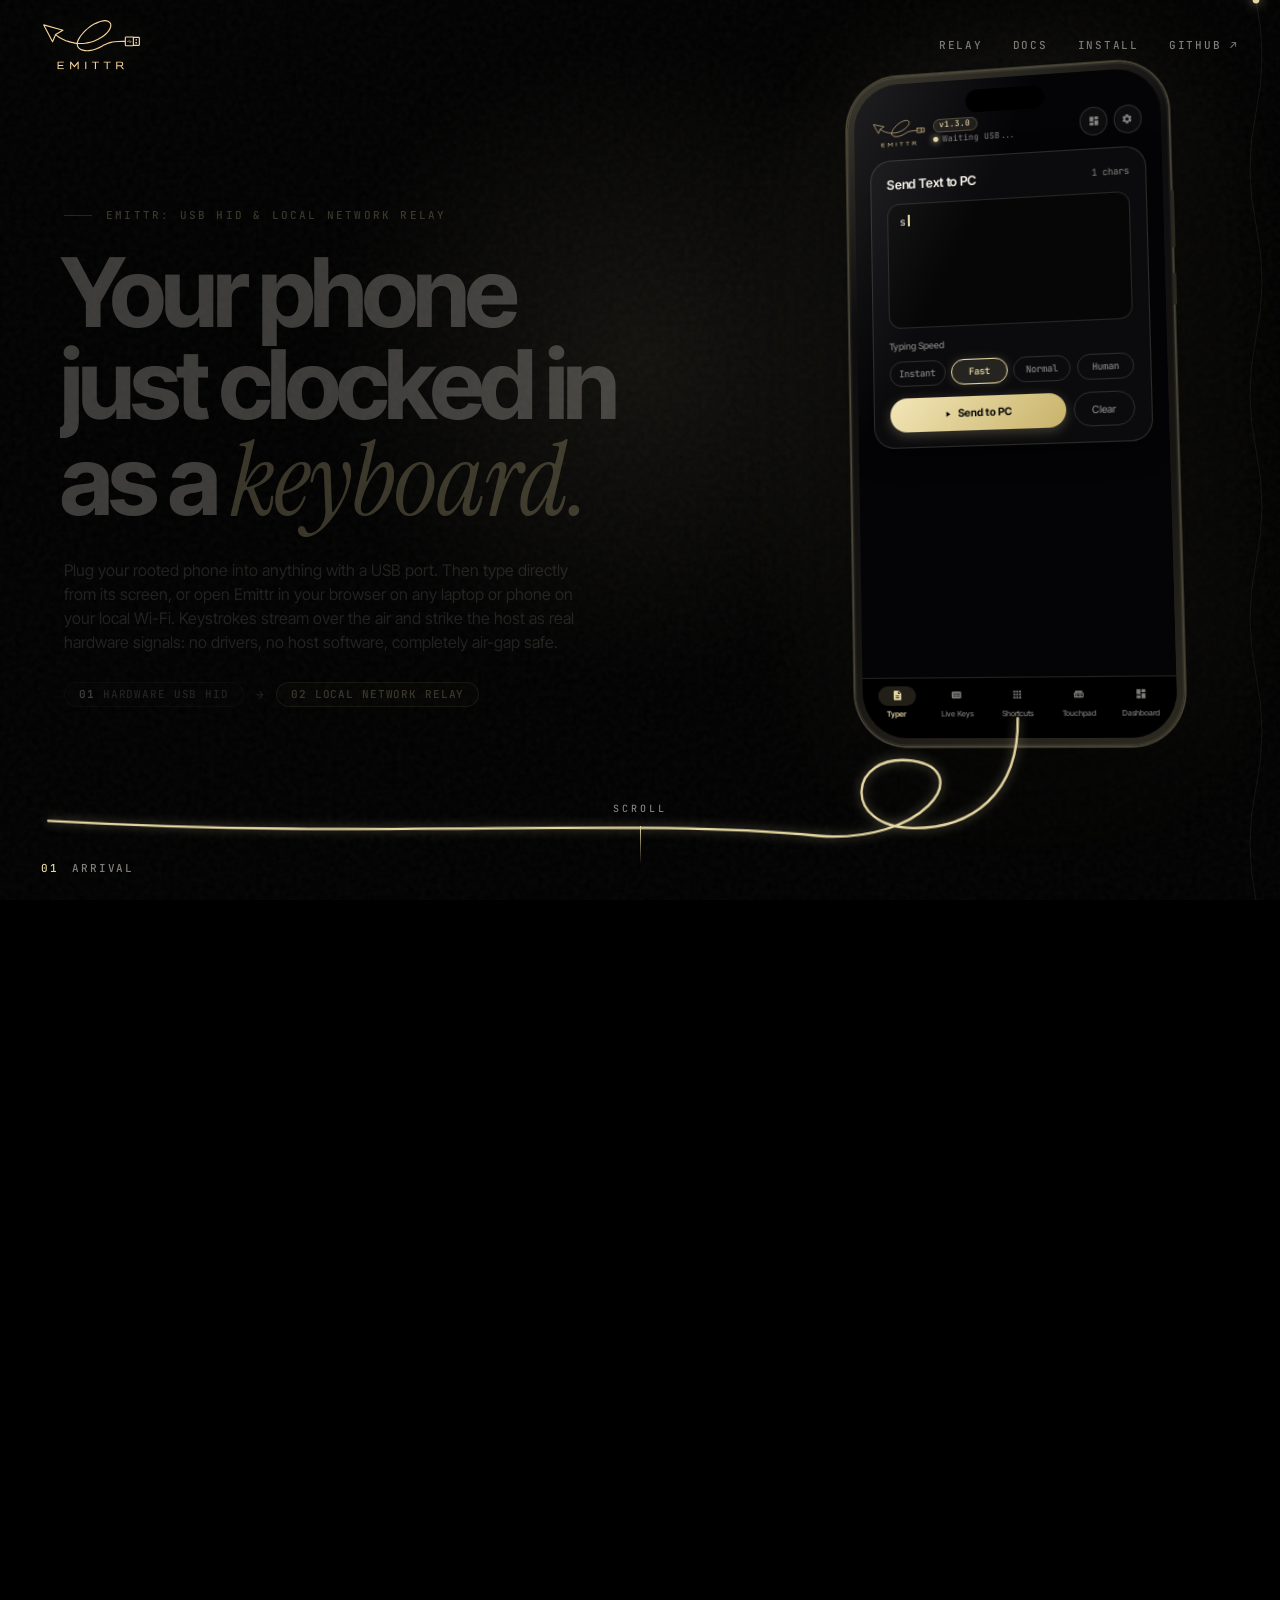
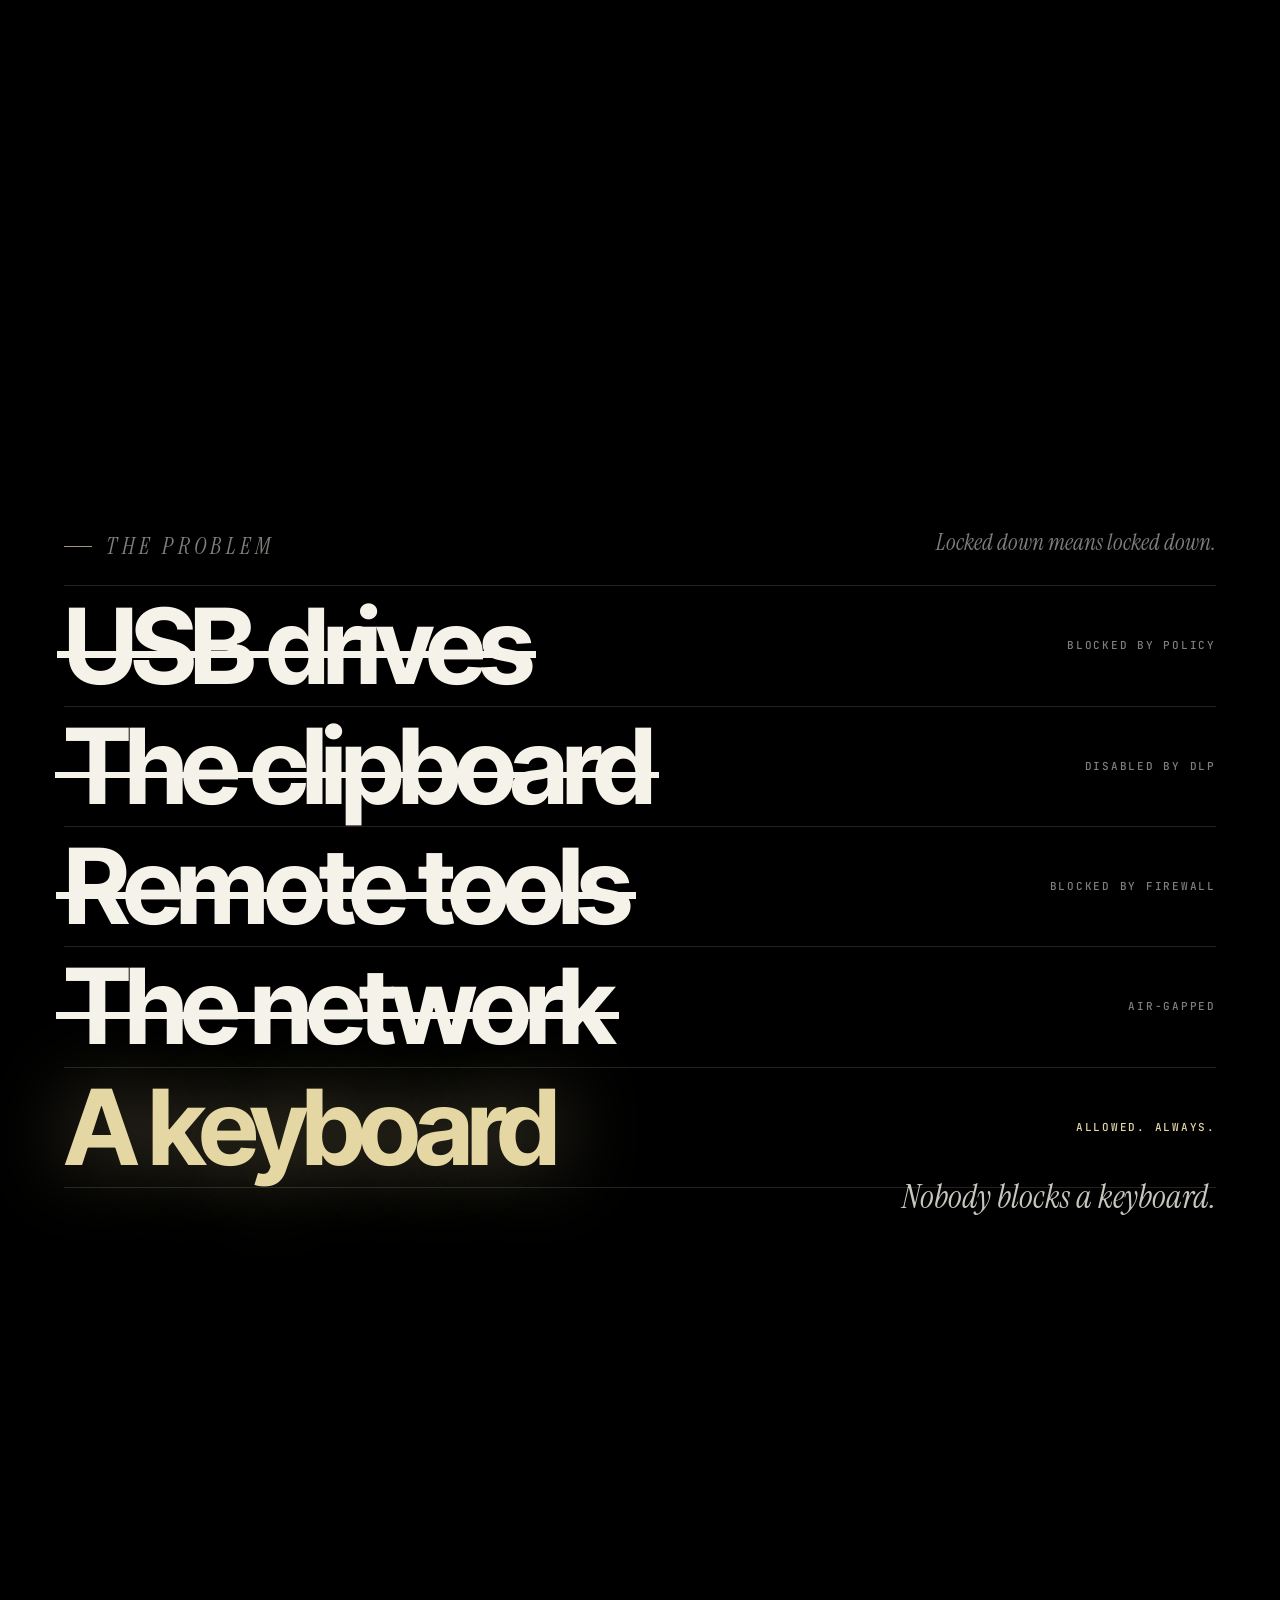
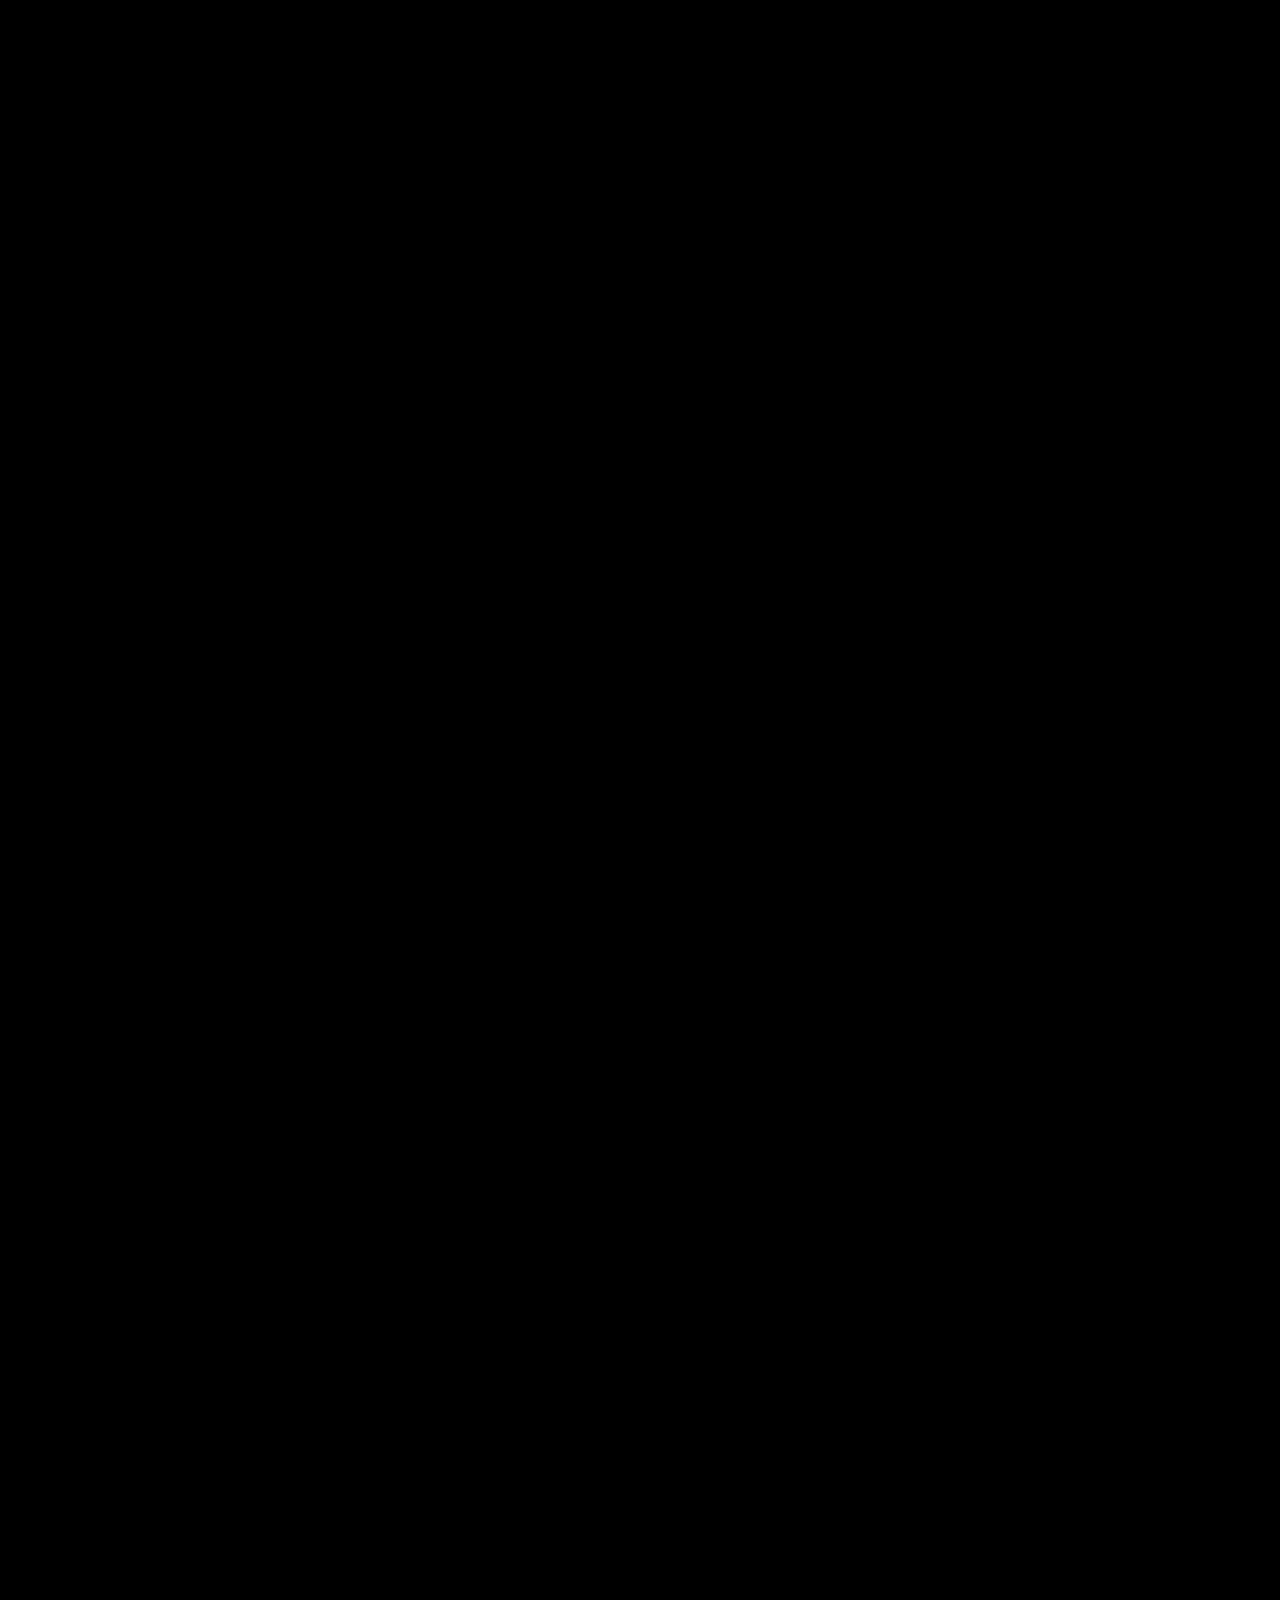
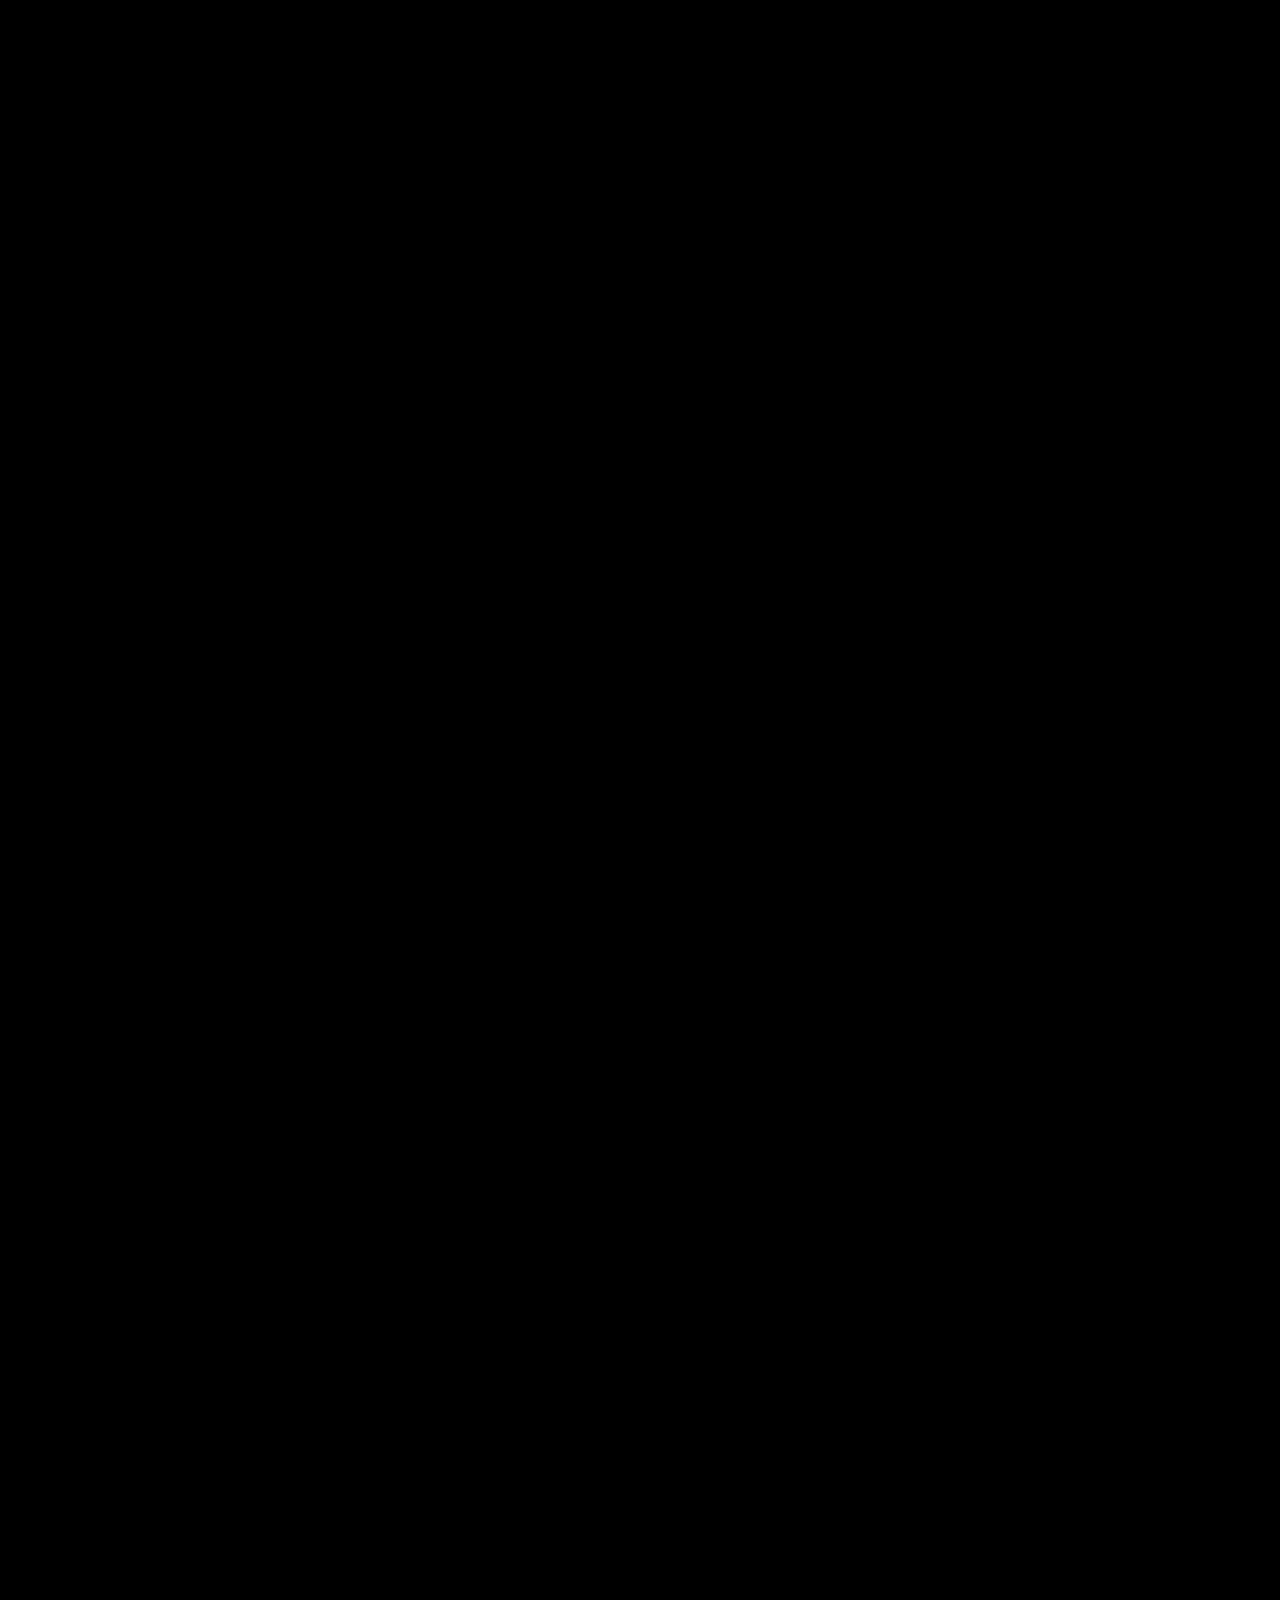
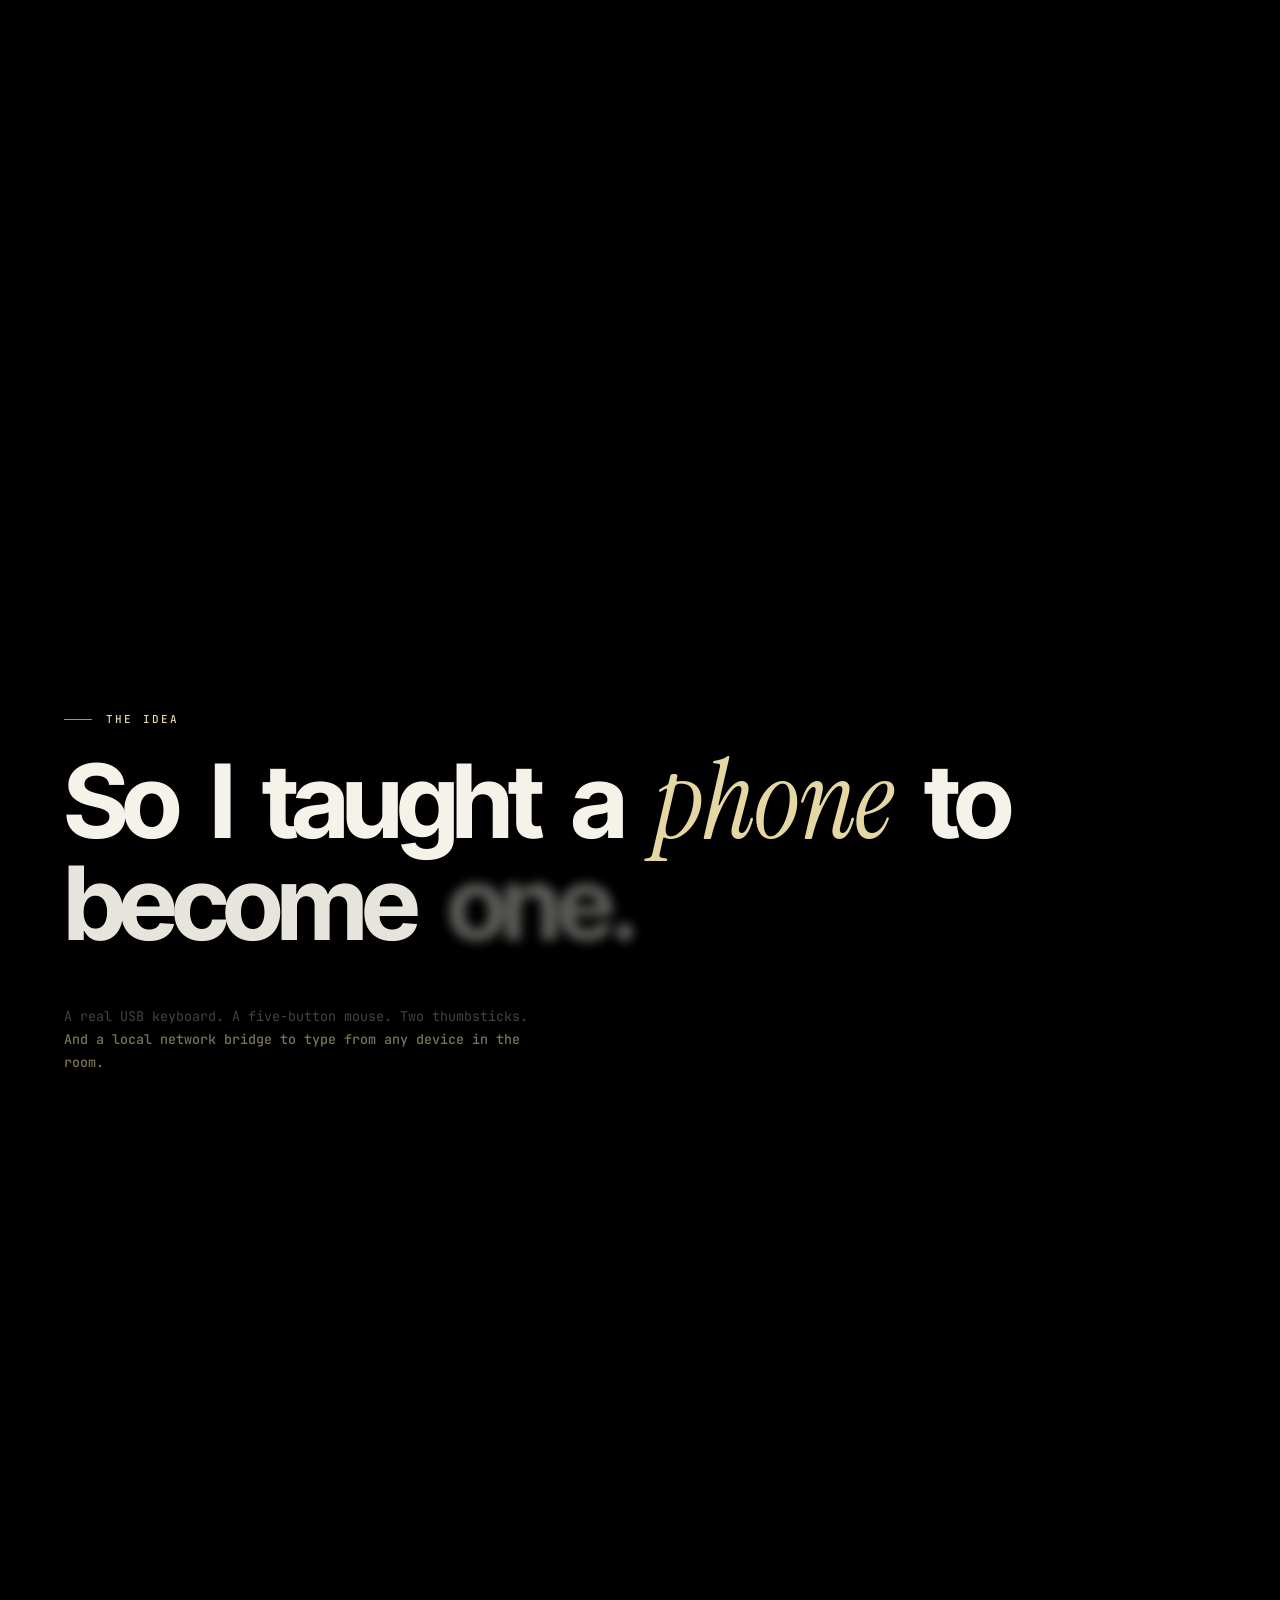
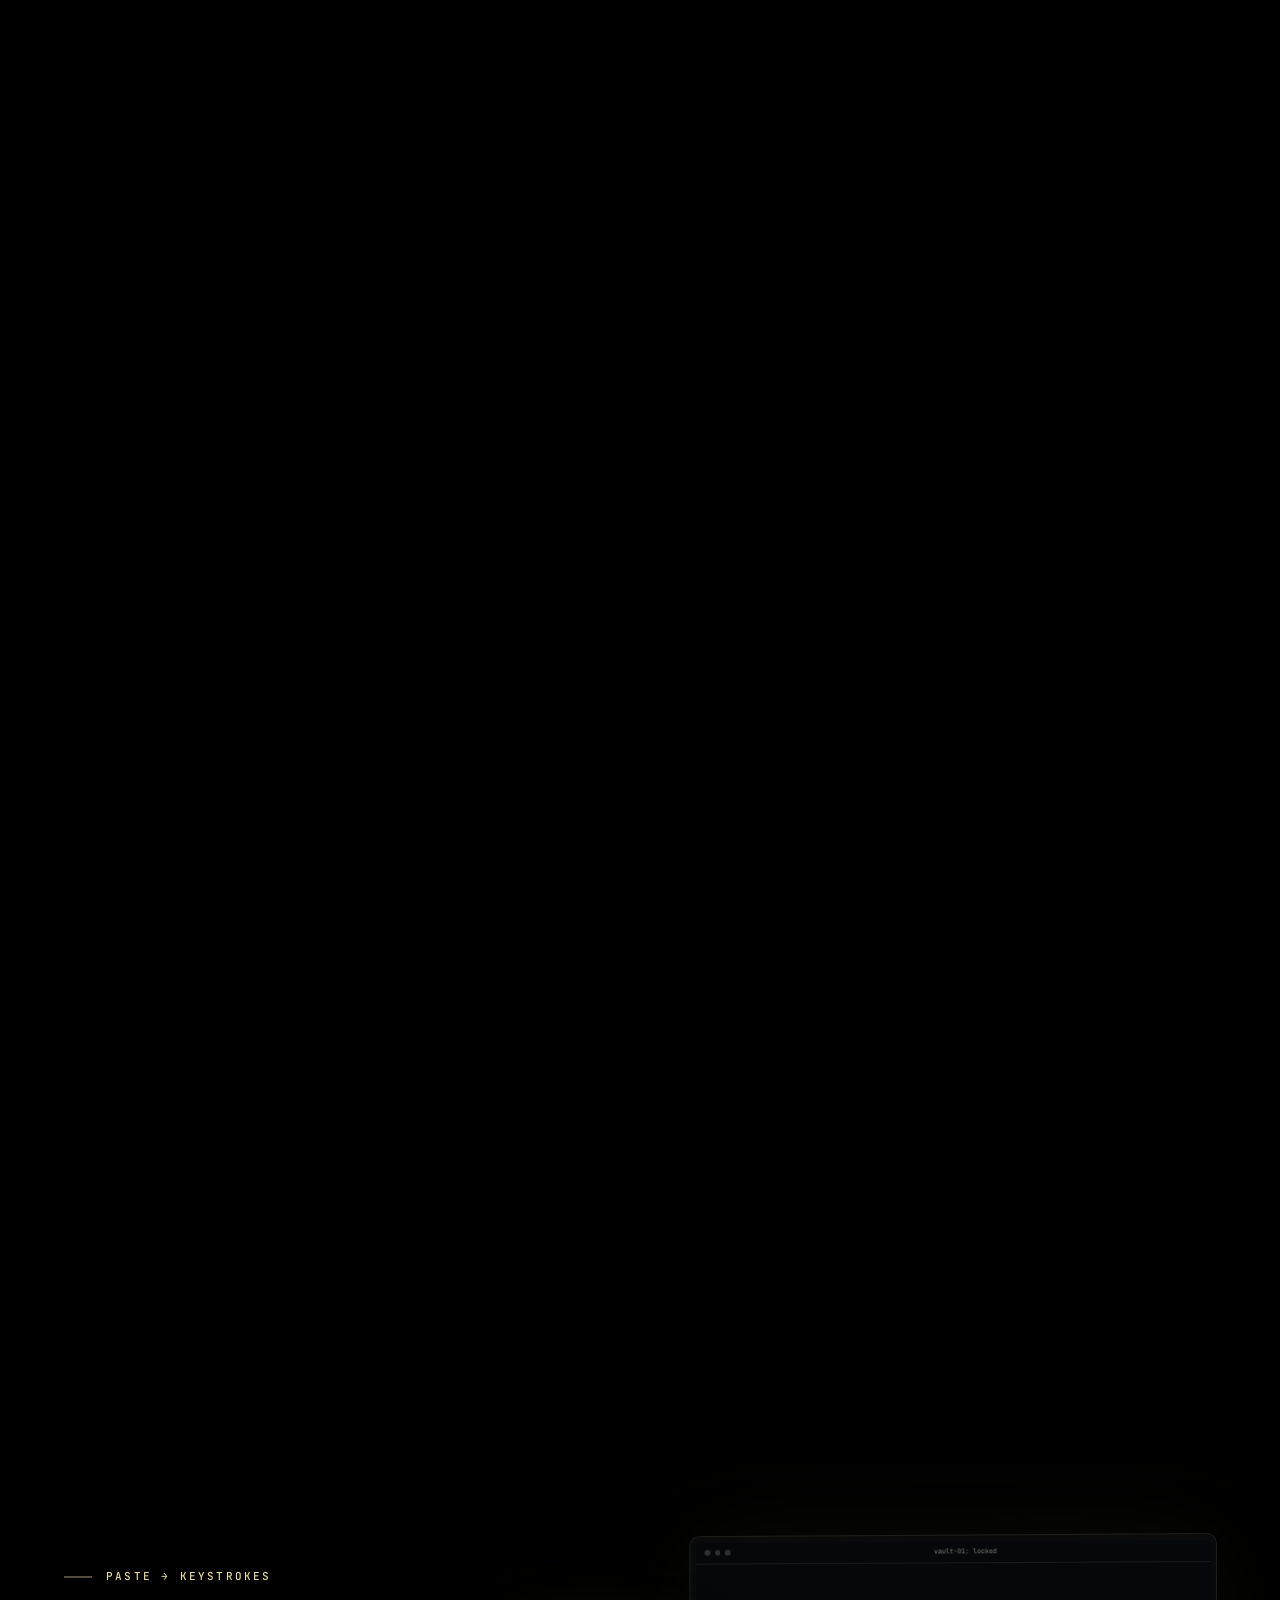
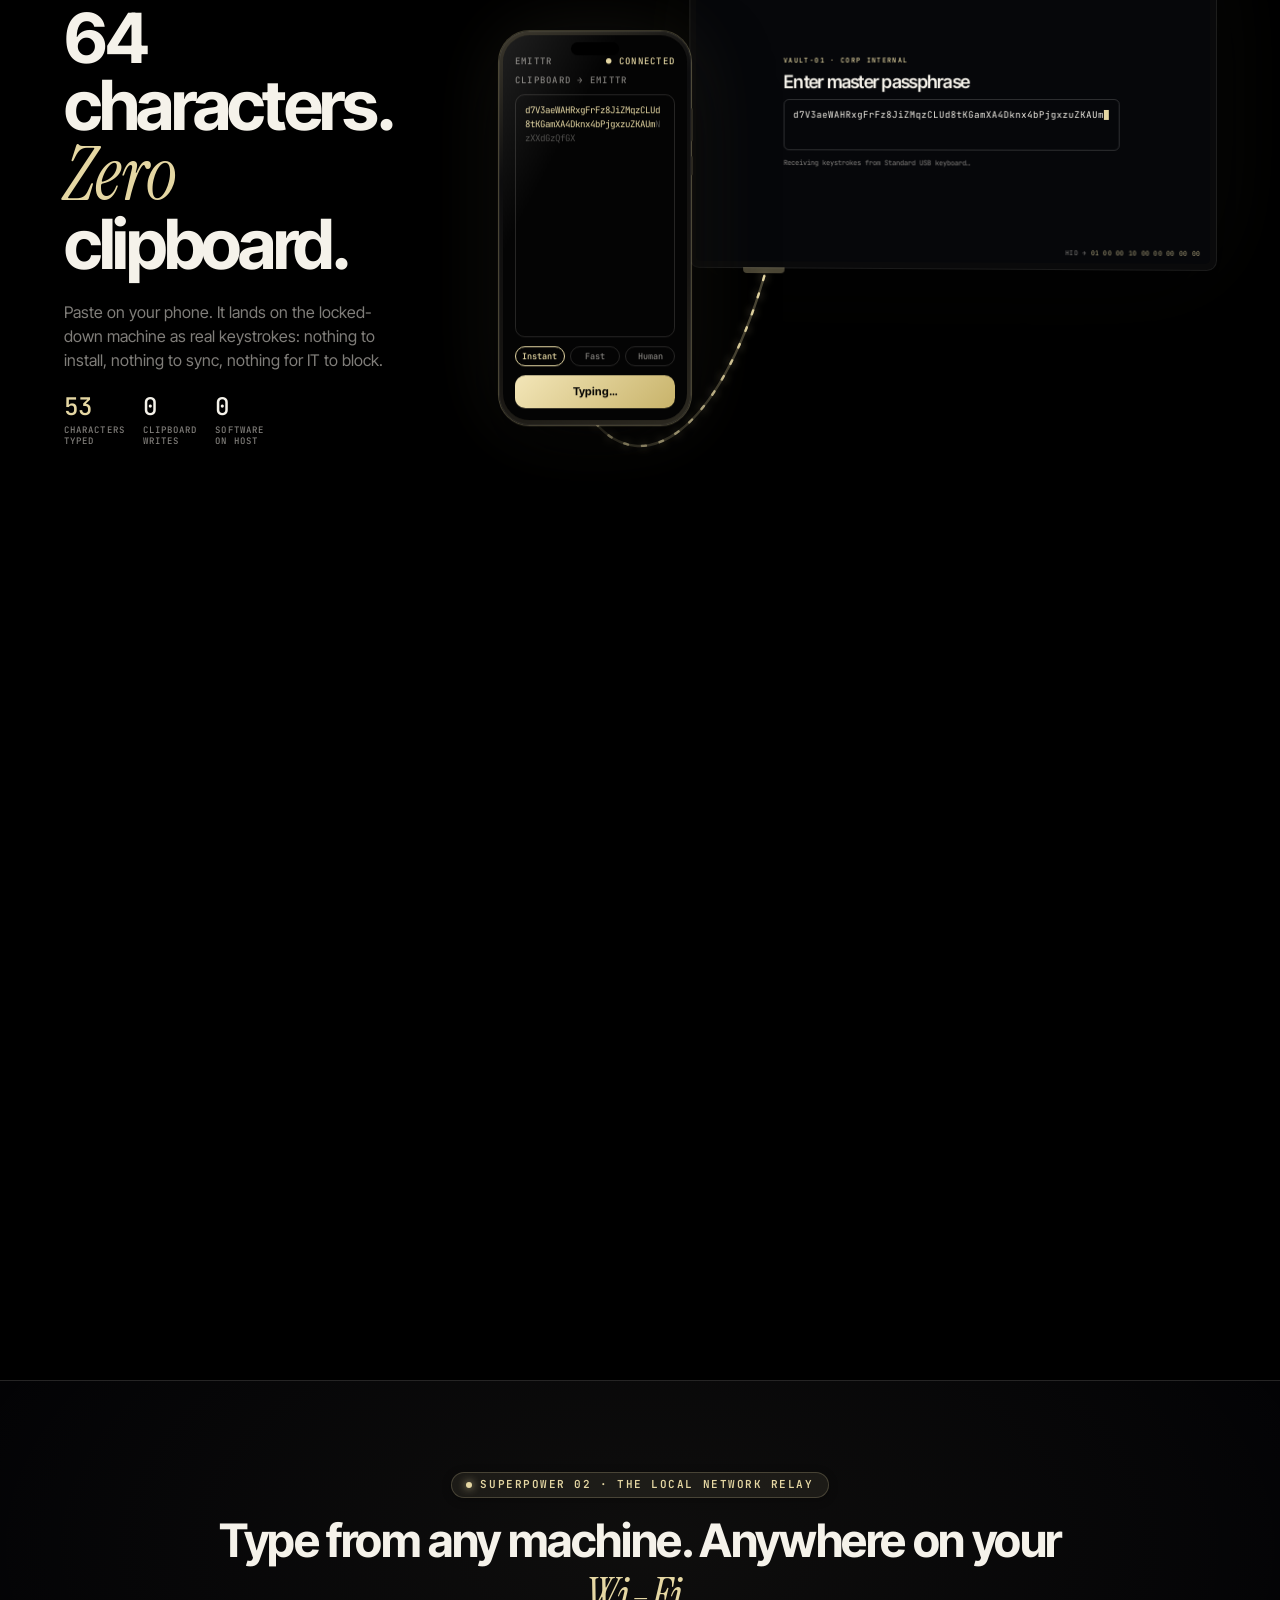
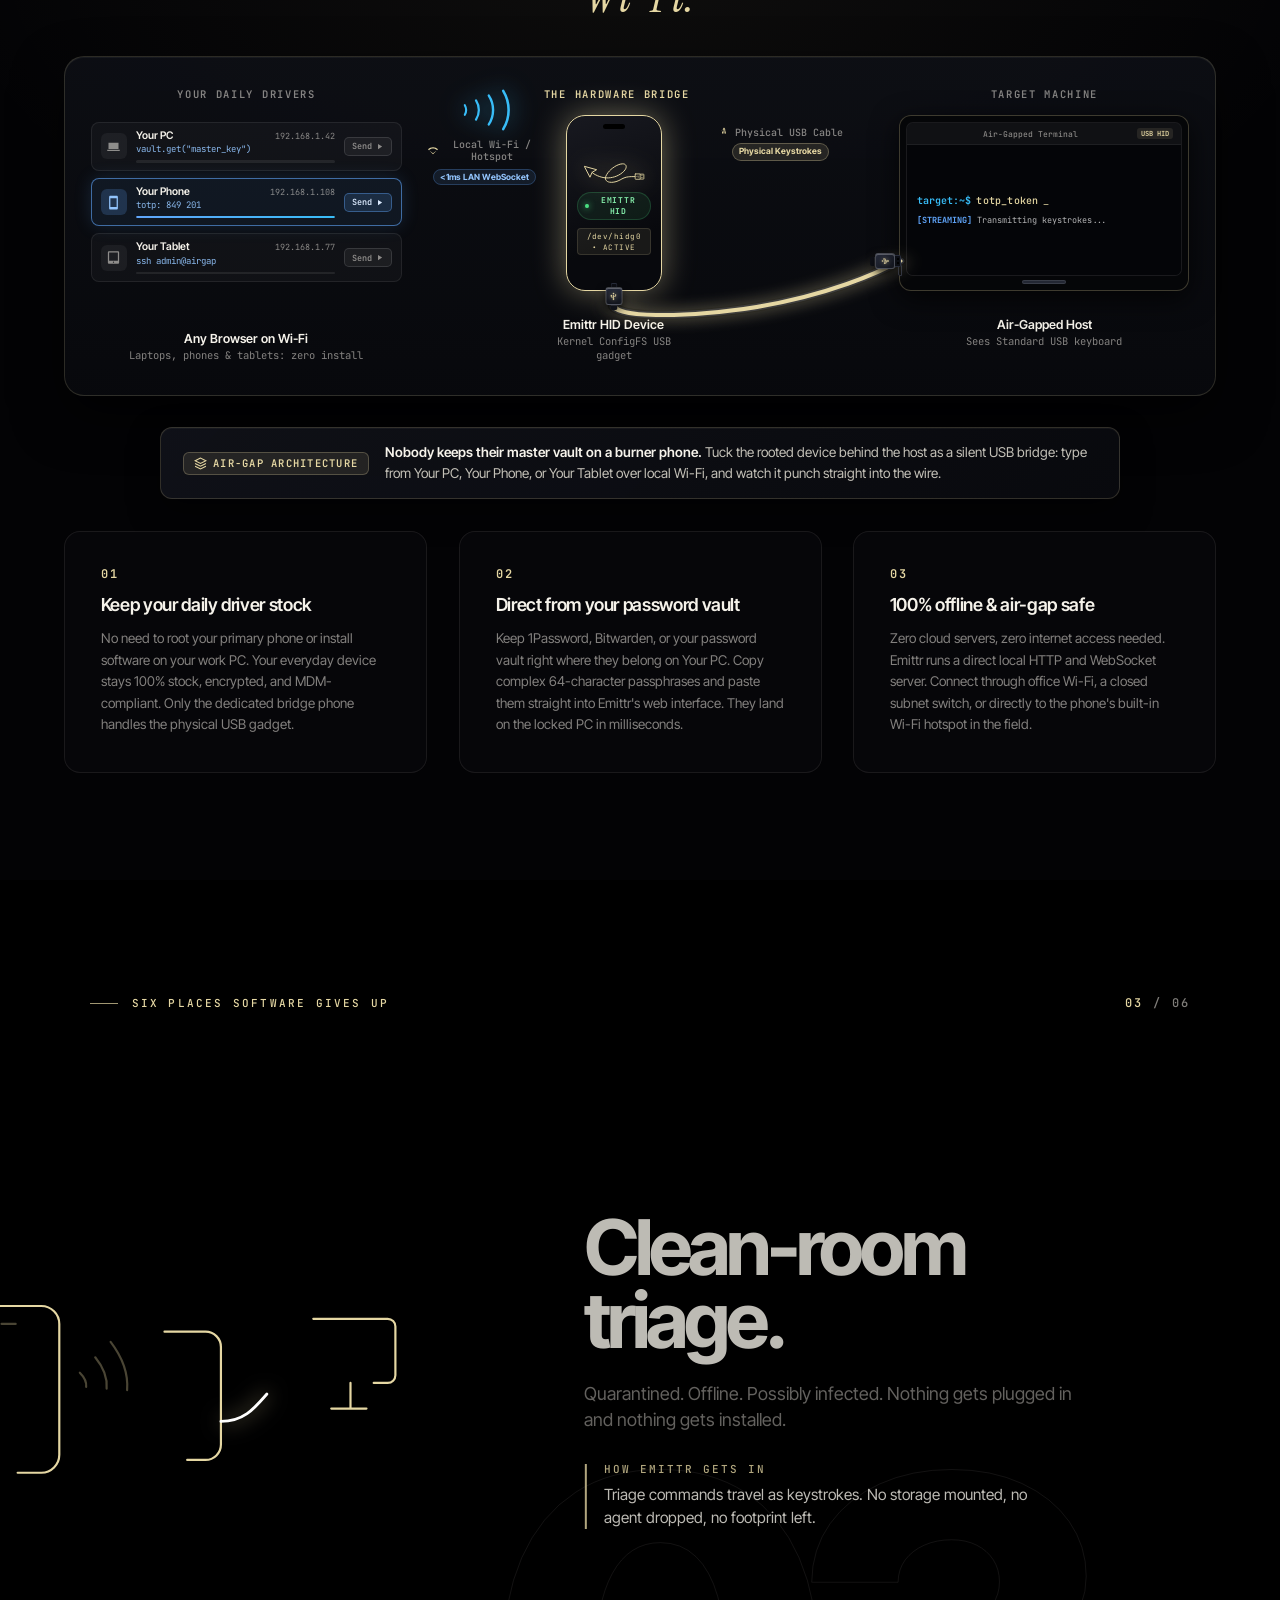
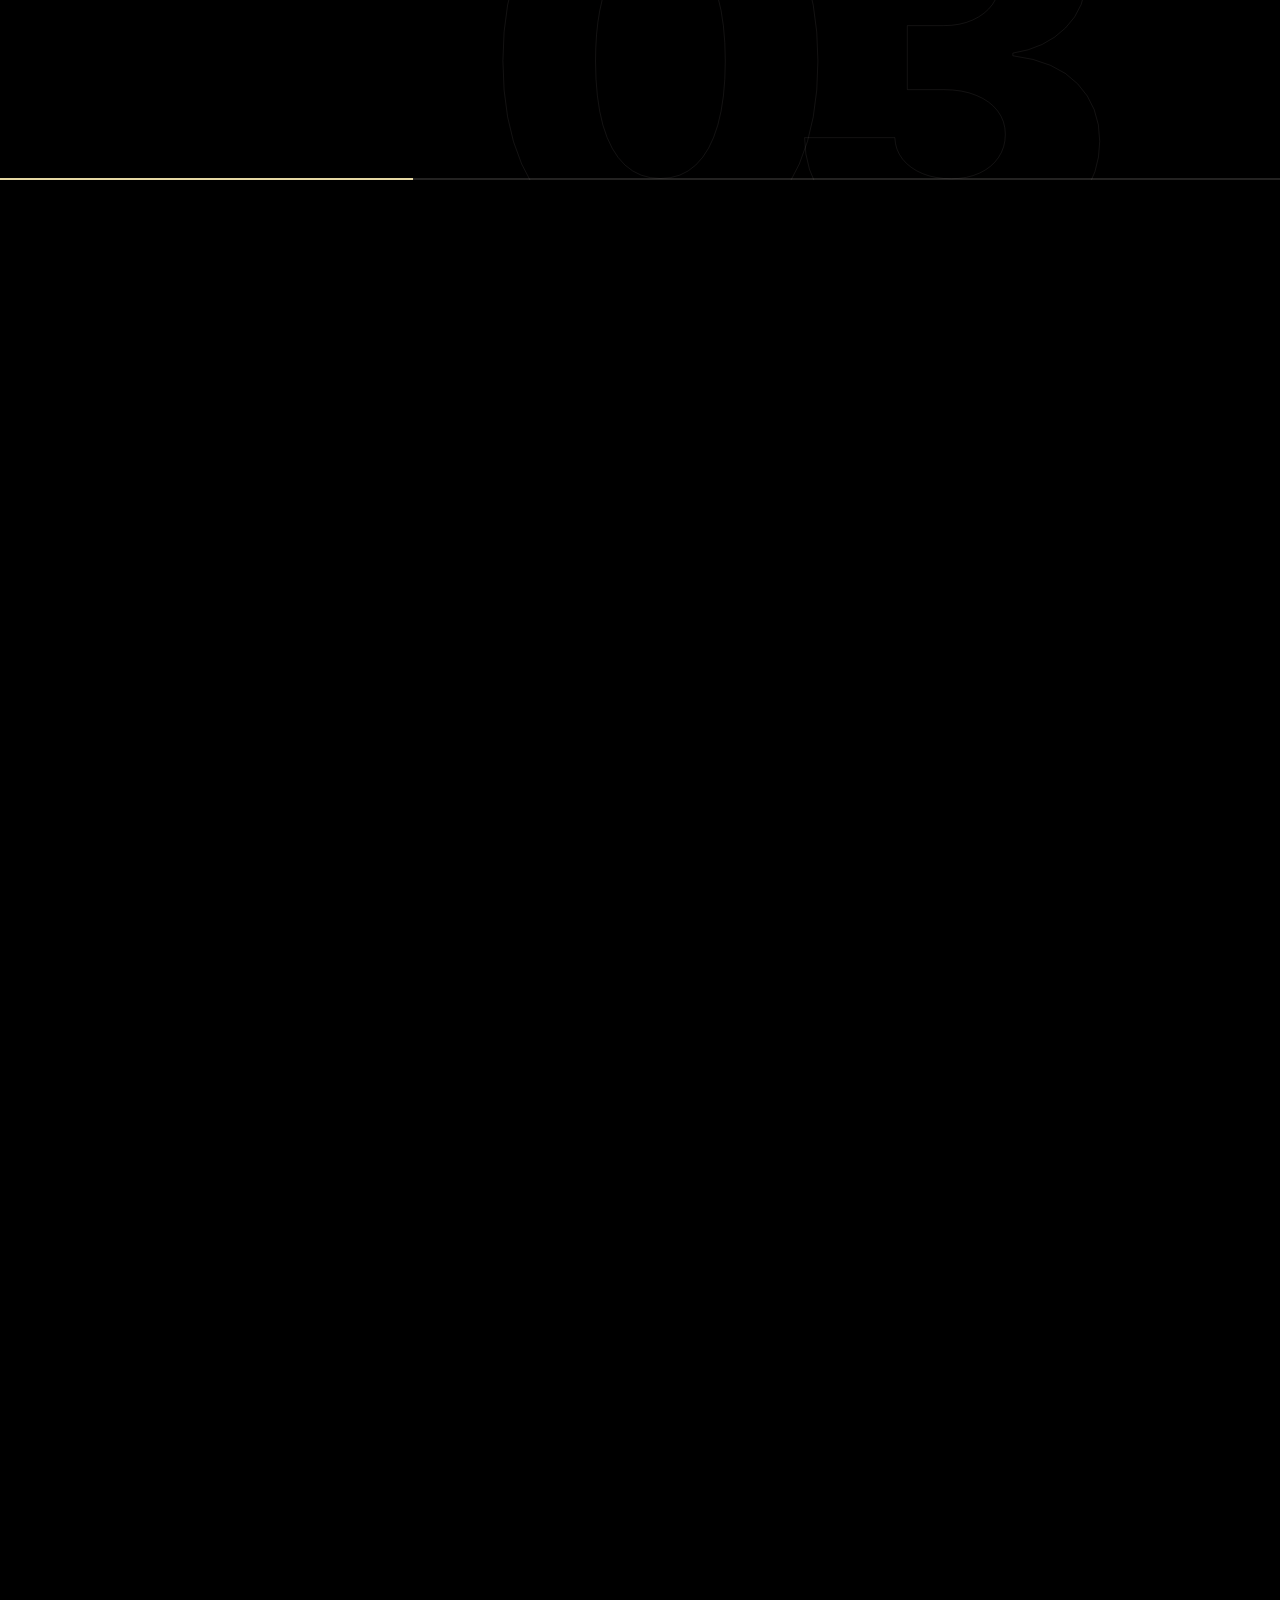
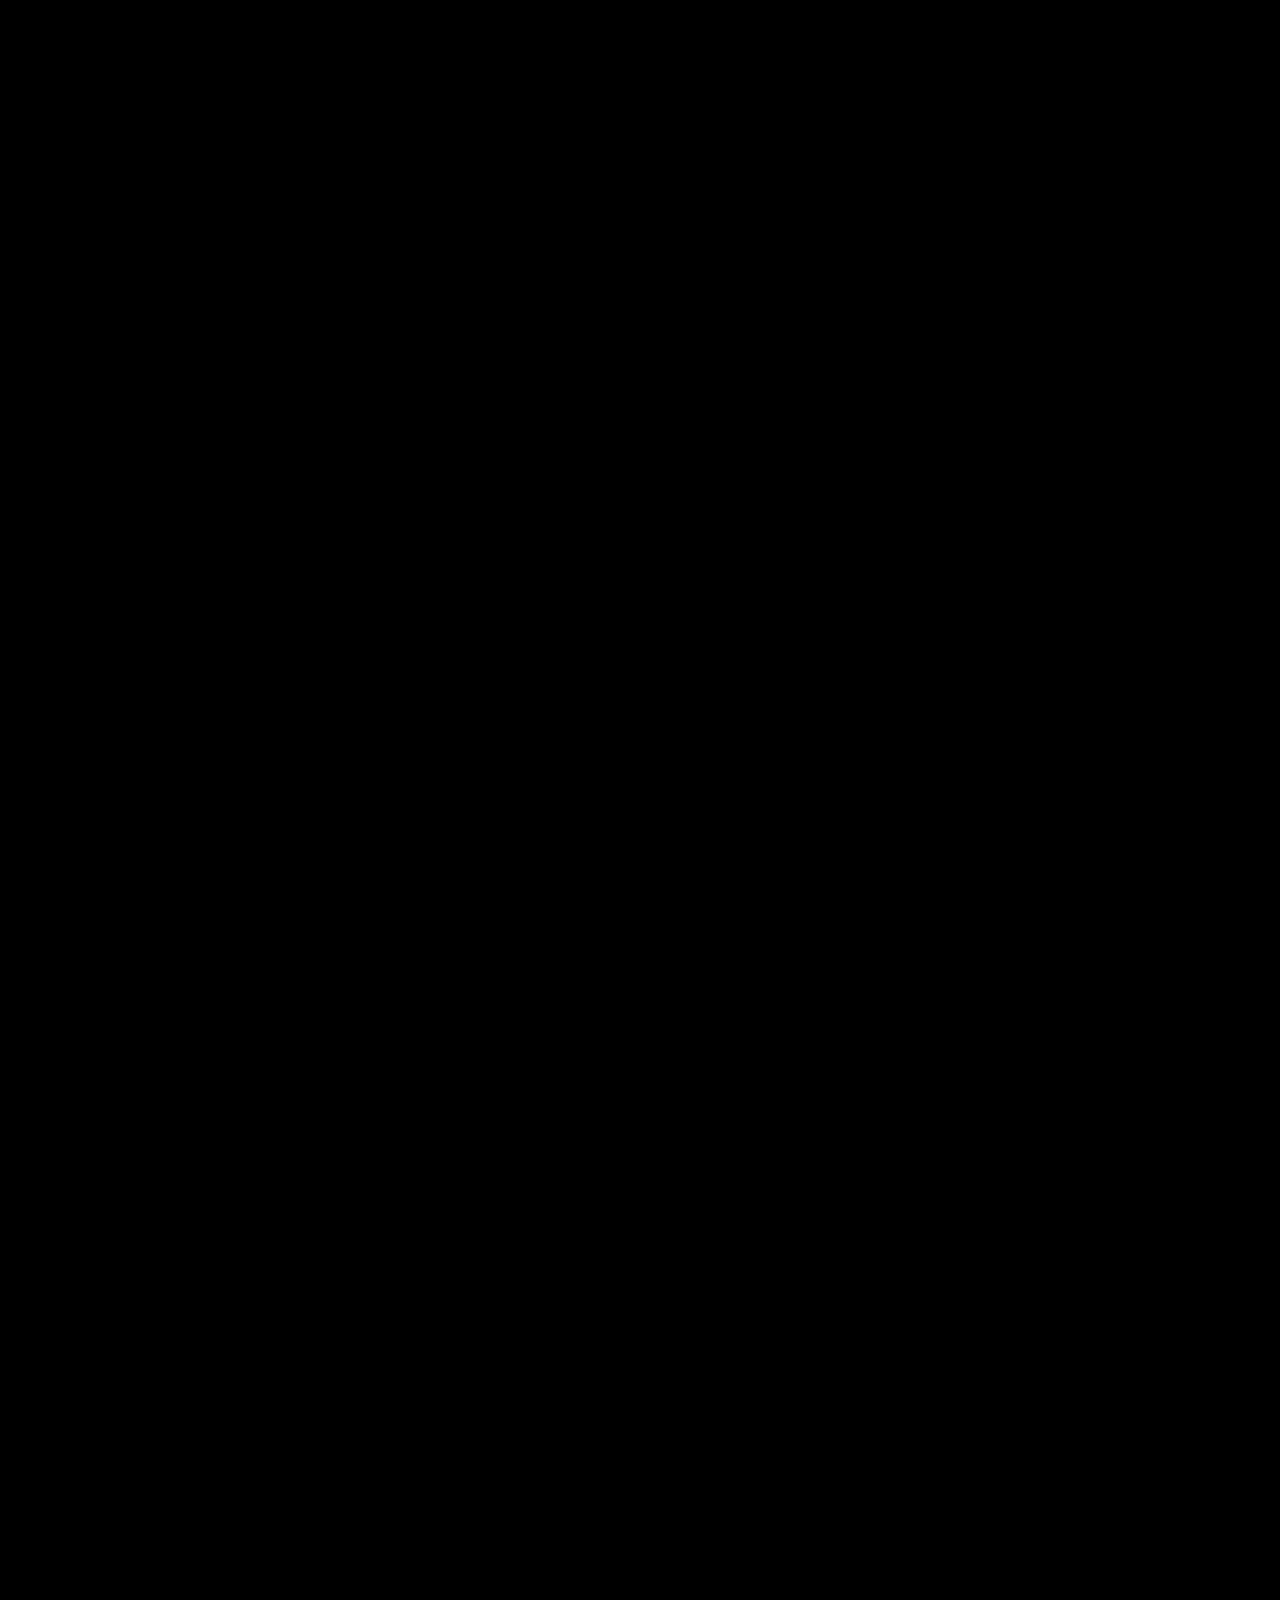
==== commit 31282d66: "style: remove em dashes and restore native cursors on docs page" ====
--- a/docs/index.html
+++ b/docs/index.html
@@ -5,10 +5,10 @@
   <meta charset="UTF-8" />
   <meta name="viewport" content="width=device-width, initial-scale=1, viewport-fit=cover" />
   <meta name="theme-color" content="#000000" />
-  <title>Emittr — Your phone just clocked in as a keyboard</title>
+  <title>Emittr: Your phone just clocked in as a keyboard</title>
   <meta name="description"
     content="Emittr turns a rooted Android phone into a real, physical USB keyboard, mouse and scroll wheel. Zero drivers. Zero host software. Works before the OS boots." />
-  <meta property="og:title" content="Emittr — Your phone just clocked in as a keyboard" />
+  <meta property="og:title" content="Emittr: Your phone just clocked in as a keyboard" />
   <meta property="og:description" content="Nobody blocks a keyboard. So I taught a phone to become one." />
   <meta property="og:type" content="website" />
   <meta property="og:image" content="icon-512.png" />
@@ -147,7 +147,7 @@
         <div class="stick hero-stick">
 
           <div class="hero-copy" id="heroCopy">
-            <p class="eyebrow">Emittr — USB HID &amp; Local Network Relay</p>
+            <p class="eyebrow">Emittr: USB HID &amp; Local Network Relay</p>
             <h1 class="mega">
               <span class="line"><span style="--i:0">Your phone</span></span>
               <span class="line"><span style="--i:1">just clocked in</span></span>
@@ -155,7 +155,7 @@
             </h1>
             <p class="lede">Plug your rooted phone into anything with a USB port. Then type directly from its screen, or
               open Emittr in your browser on any laptop or phone on your local Wi-Fi. Keystrokes stream over the air and
-              strike the host as real hardware signals — no drivers, no host software, completely air-gap safe.</p>
+              strike the host as real hardware signals: no drivers, no host software, completely air-gap safe.</p>
             <div class="hero-badges">
               <span class="hero-badge"><b>01</b> Hardware USB HID</span>
               <span class="hero-badge-arrow">→</span>
@@ -336,7 +336,7 @@
           <div class="type-copy">
             <p class="eyebrow">Paste → keystrokes</p>
             <h2 class="h2">64 characters.<br /><em>Zero</em> clipboard.</h2>
-            <p class="lede">Paste on your phone. It lands on the locked-down machine as real keystrokes — nothing to
+            <p class="lede">Paste on your phone. It lands on the locked-down machine as real keystrokes: nothing to
               install, nothing to sync, nothing for IT to block.</p>
             <div class="stats">
               <div class="stat hl"><b id="statChars">0</b><span>characters<br />typed</span></div>
@@ -347,7 +347,7 @@
 
           <div class="type-monitor" aria-hidden="true">
             <div class="screen" id="typeScreen">
-              <div class="screen-bar"><i></i><i></i><i></i><span>vault-01 — locked</span></div>
+              <div class="screen-bar"><i></i><i></i><i></i><span>vault-01: locked</span></div>
               <div class="login">
                 <div class="k">vault-01 · corp internal</div>
                 <h3>Enter master passphrase</h3>
@@ -461,7 +461,7 @@
                 </button>
               </div>
             </div>
-            <div class="stage-caption"><b>Any Browser on Wi-Fi</b><span>Laptops, phones &amp; tablets — zero install</span></div>
+            <div class="stage-caption"><b>Any Browser on Wi-Fi</b><span>Laptops, phones &amp; tablets: zero install</span></div>
           </div>
 
           <!-- CONNECTION 1-2: WI-FI SIGNAL WAVE BARS -->
@@ -645,7 +645,7 @@
             <span>Air-Gap Architecture</span>
           </div>
           <p class="insight-text">
-            <strong>Nobody keeps their master vault on a burner phone.</strong> Tuck the rooted device behind the host as a silent USB bridge — type from Your PC, Your Phone, or Your Tablet over local Wi-Fi, and watch it punch straight into the wire.
+            <strong>Nobody keeps their master vault on a burner phone.</strong> Tuck the rooted device behind the host as a silent USB bridge: type from Your PC, Your Phone, or Your Tablet over local Wi-Fi, and watch it punch straight into the wire.
           </p>
         </div>
 
@@ -692,7 +692,7 @@
               <div class="m-num">01</div>
               <div class="m-copy">
                 <h3 class="m-title">The locked-down PC.</h3>
-                <p class="m-scenario">USB drives banned. Clipboard dead. Webmail blocked. IT thought of everything —
+                <p class="m-scenario">USB drives banned. Clipboard dead. Webmail blocked. IT thought of everything...
                   except the keyboard.</p>
                 <p class="m-solve"><b>How Emittr gets in</b>Paste on your phone. It arrives as real keystrokes. Nothing
                   installed, nothing to block.</p>
@@ -712,7 +712,7 @@
               <div class="m-num">02</div>
               <div class="m-copy">
                 <h3 class="m-title">The daily-driver relay.</h3>
-                <p class="m-scenario">Your passwords live on your everyday phone — not the rooted one you plugged into
+                <p class="m-scenario">Your passwords live on your everyday phone, not the rooted one you plugged into
                   the PC.</p>
                 <p class="m-solve"><b>How Emittr gets in</b>Leave the rooted phone plugged in as a bridge. Open the deck
                   from your own phone over Wi-Fi. Copy there, paste into the wire.</p>
@@ -754,7 +754,7 @@
               <div class="m-num">04</div>
               <div class="m-copy">
                 <h3 class="m-title">Zero-trace secrets.</h3>
-                <p class="m-scenario">A 64-character master password on a machine you don't trust — with a clipboard
+                <p class="m-scenario">A 64-character master password on a machine you don't trust, with a clipboard
                   that might be watching.</p>
                 <p class="m-solve"><b>How Emittr gets in</b>The secret never touches the host clipboard. Sniffers,
                   extensions and DLP agents see nothing to grab.</p>
@@ -774,7 +774,7 @@
               <div class="m-copy">
                 <h3 class="m-title">The BIOS whisperer.</h3>
                 <p class="m-scenario">No operating system yet. No network. Maybe no working keyboard either.</p>
-                <p class="m-solve"><b>How Emittr gets in</b>It speaks the standard USB boot protocol — firmware already
+                <p class="m-solve"><b>How Emittr gets in</b>It speaks the standard USB boot protocol: firmware already
                   knows how to listen. GRUB, BIOS, installers: all reachable.</p>
               </div>
               <div class="m-art">
@@ -794,7 +794,7 @@
                 <h3 class="m-title">The field tech's skeleton key.</h3>
                 <p class="m-scenario">A kiosk behind glass. A sign twelve feet up. One USB cable hanging out of it.</p>
                 <p class="m-solve"><b>How Emittr gets in</b>Plug in the phone you're already holding. Keyboard, trackpad
-                  and scroll sticks — in the palm of one hand.</p>
+                  and scroll sticks, in the palm of one hand.</p>
               </div>
               <div class="m-art">
                 <svg viewBox="0 0 240 240" aria-hidden="true">
@@ -821,7 +821,7 @@
       <div class="touch-copy rv">
         <p class="eyebrow">Touch</p>
         <h2 class="h2">Two sticks.<br /><em>Infinite</em> scroll.</h2>
-        <p class="lede">Push harder, scroll faster. Horizontal scrolling is real too — sent as a genuine USB wheel
+        <p class="lede">Push harder, scroll faster. Horizontal scrolling is real too, sent as a genuine USB wheel
           event, not a Shift-key hack.</p>
       </div>
 
@@ -849,7 +849,7 @@
           <p class="eyebrow">Under the glass</p>
           <h2 class="h2">Nine bytes.<br /><em>That's</em> the whole trick.</h2>
           <p class="lede">A keyboard report is nine bytes long. Your phone writes them to <span
-              style="color:var(--gold)">/dev/hidg0</span> — and any computer, at any stage of boot, already knows
+              style="color:var(--gold)">/dev/hidg0</span>: and any computer, at any stage of boot, already knows
             exactly what to do with them.</p>
         </div>
         <div class="keycap rv" style="--d:.15s" aria-hidden="true">
@@ -880,7 +880,7 @@
         <div class="byte"><span class="v">00</span><span class="l">Wheel</span></div>
         <div class="byte star"><span class="v">00</span><span class="l">AC Pan</span></div>
       </div>
-      <p class="bytes-note rv">Six more for the mouse — and the last one is why horizontal scrolling <b>just works</b>.
+      <p class="bytes-note rv">Six more for the mouse, and the last one is why horizontal scrolling <b>just works</b>.
         Real USB Consumer usage <b>0x0238</b>, no modifier-key tricks.</p>
     </section>
 
@@ -892,8 +892,8 @@
             class="line"><span><em>minutes.</em></span></span></h2>
         <p class="lede rv" style="--d:.2s">Clone it, run the installer, plug in. The daemon, the gadget and the web deck
           all come up on their own.</p>
-        <p class="req rv" style="--d:.3s"><b>Needs:</b> a rooted Android phone with USB gadget (ConfigFS) support — most
-          kernels from the last decade have it — and a data cable.</p>
+        <p class="req rv" style="--d:.3s"><b>Needs:</b> a rooted Android phone with USB gadget (ConfigFS) support: most
+          kernels from the last decade have it, and a data cable.</p>
       </div>
 
       <div class="term rv" id="term" style="--d:.15s">
--- a/docs/landing.css
+++ b/docs/landing.css
@@ -1,5 +1,5 @@
 /* ==========================================================================
-   EMITTR — Launch Experience
+   EMITTR: Launch Experience
    Concept: "The Cable". The logo is one continuous gold line; the page is
    that line threading through a sequence of scroll-driven scenes.
    Pure black, warm gold, oversized type, one serif accent.
@@ -37,7 +37,7 @@
   -ms-overflow-style: none;
 }
 
-/* The page has its own wavy "thread" scrollbar — never show the native one. */
+/* The page has its own wavy "thread" scrollbar: never show the native one. */
 *,
 html,
 body {
@@ -765,7 +765,7 @@
   filter: brightness(1.15);
 }
 
-/* ── Hero Phone Screen — Styled to blend with the Emittr theme ─────────── */
+/* ── Hero Phone Screen: Styled to blend with the Emittr theme ─────────── */
 .hero-device .phone-screen {
   background: #040406;
   padding: calc(var(--u) * 4.4) calc(var(--u) * 2) 0;
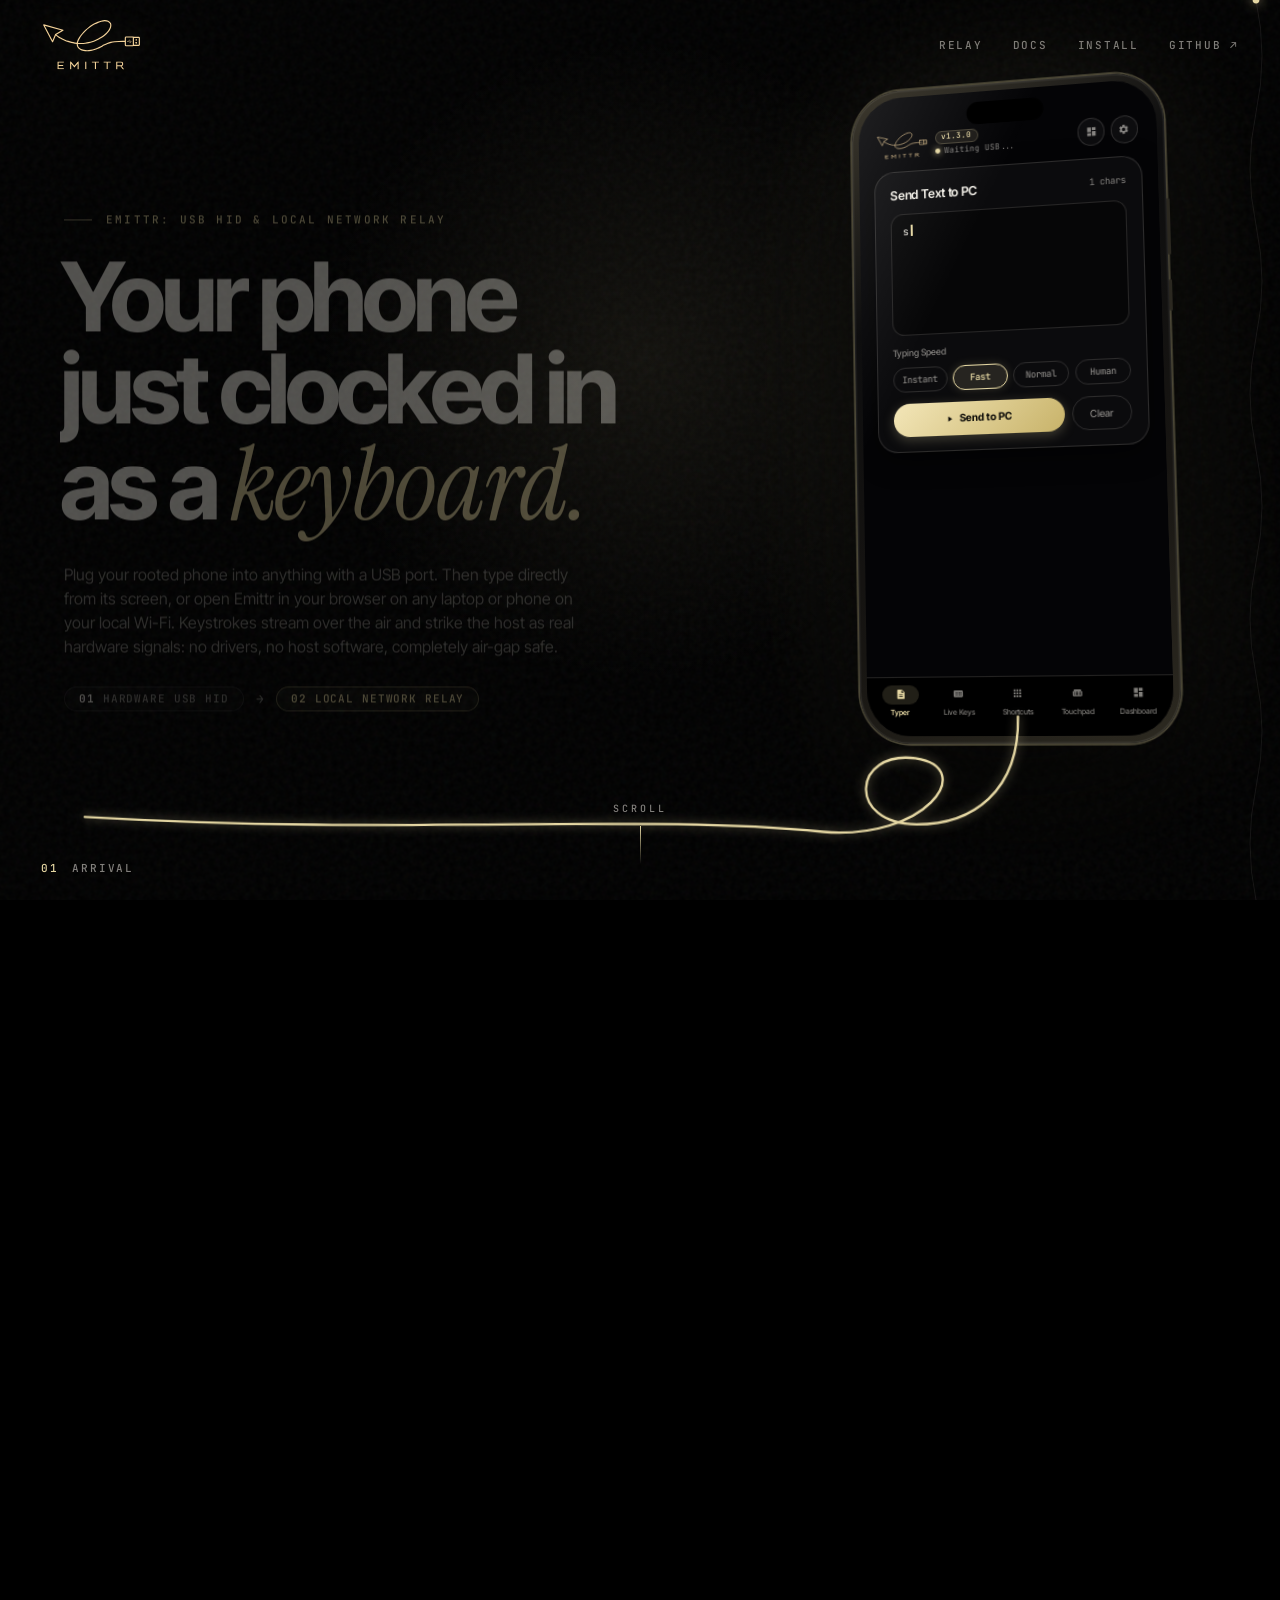
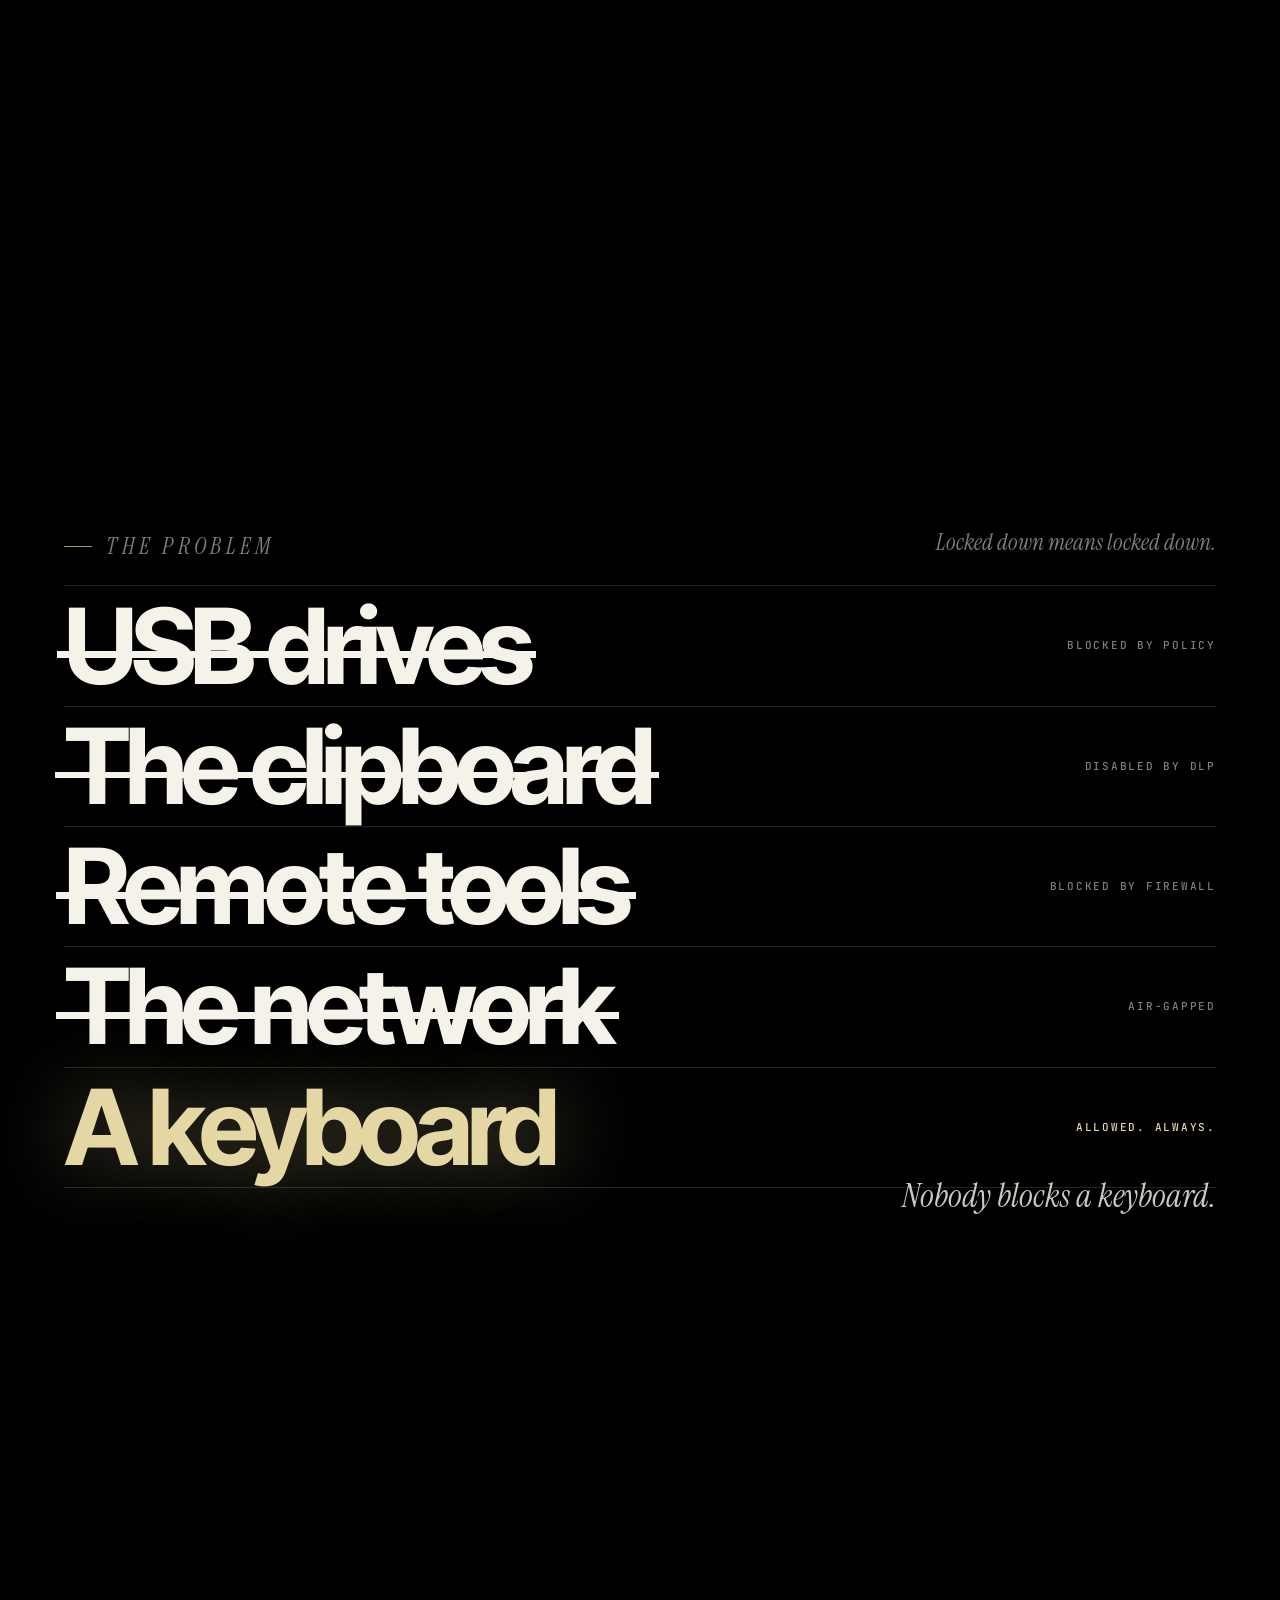
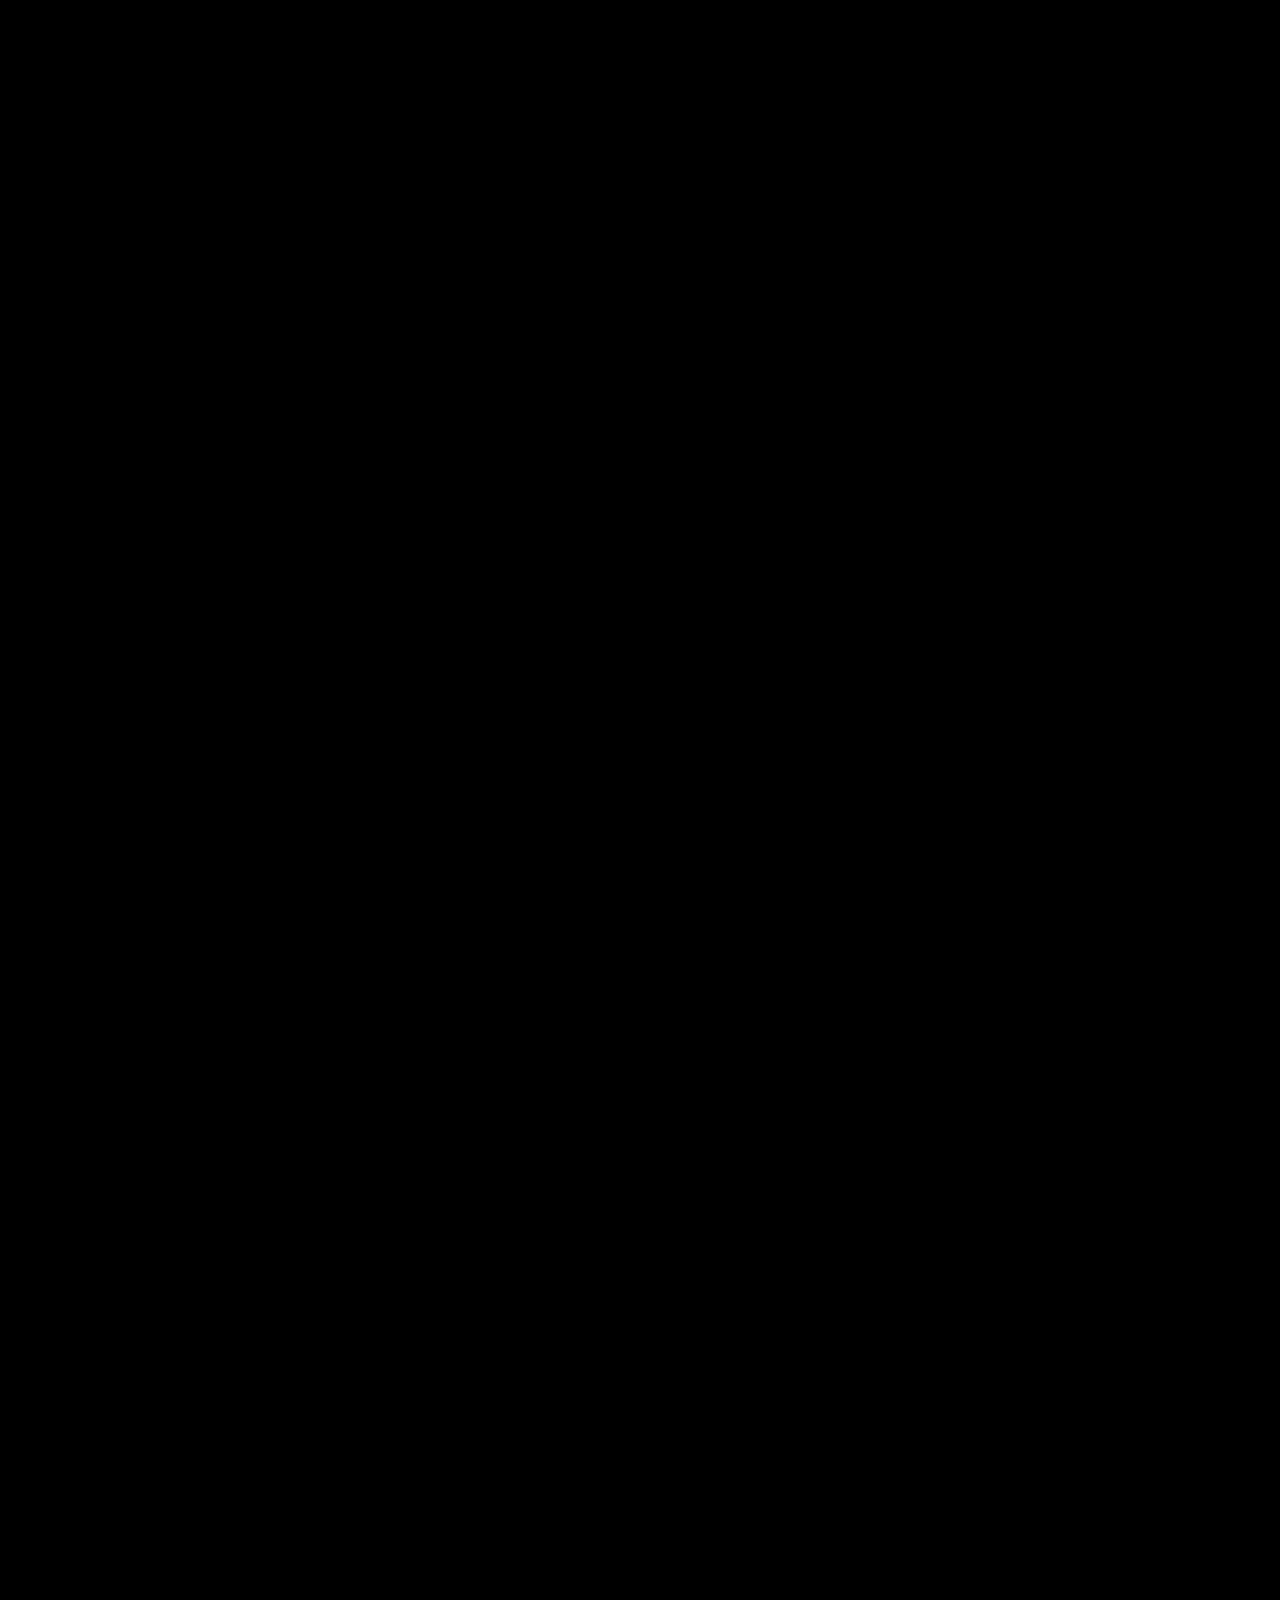
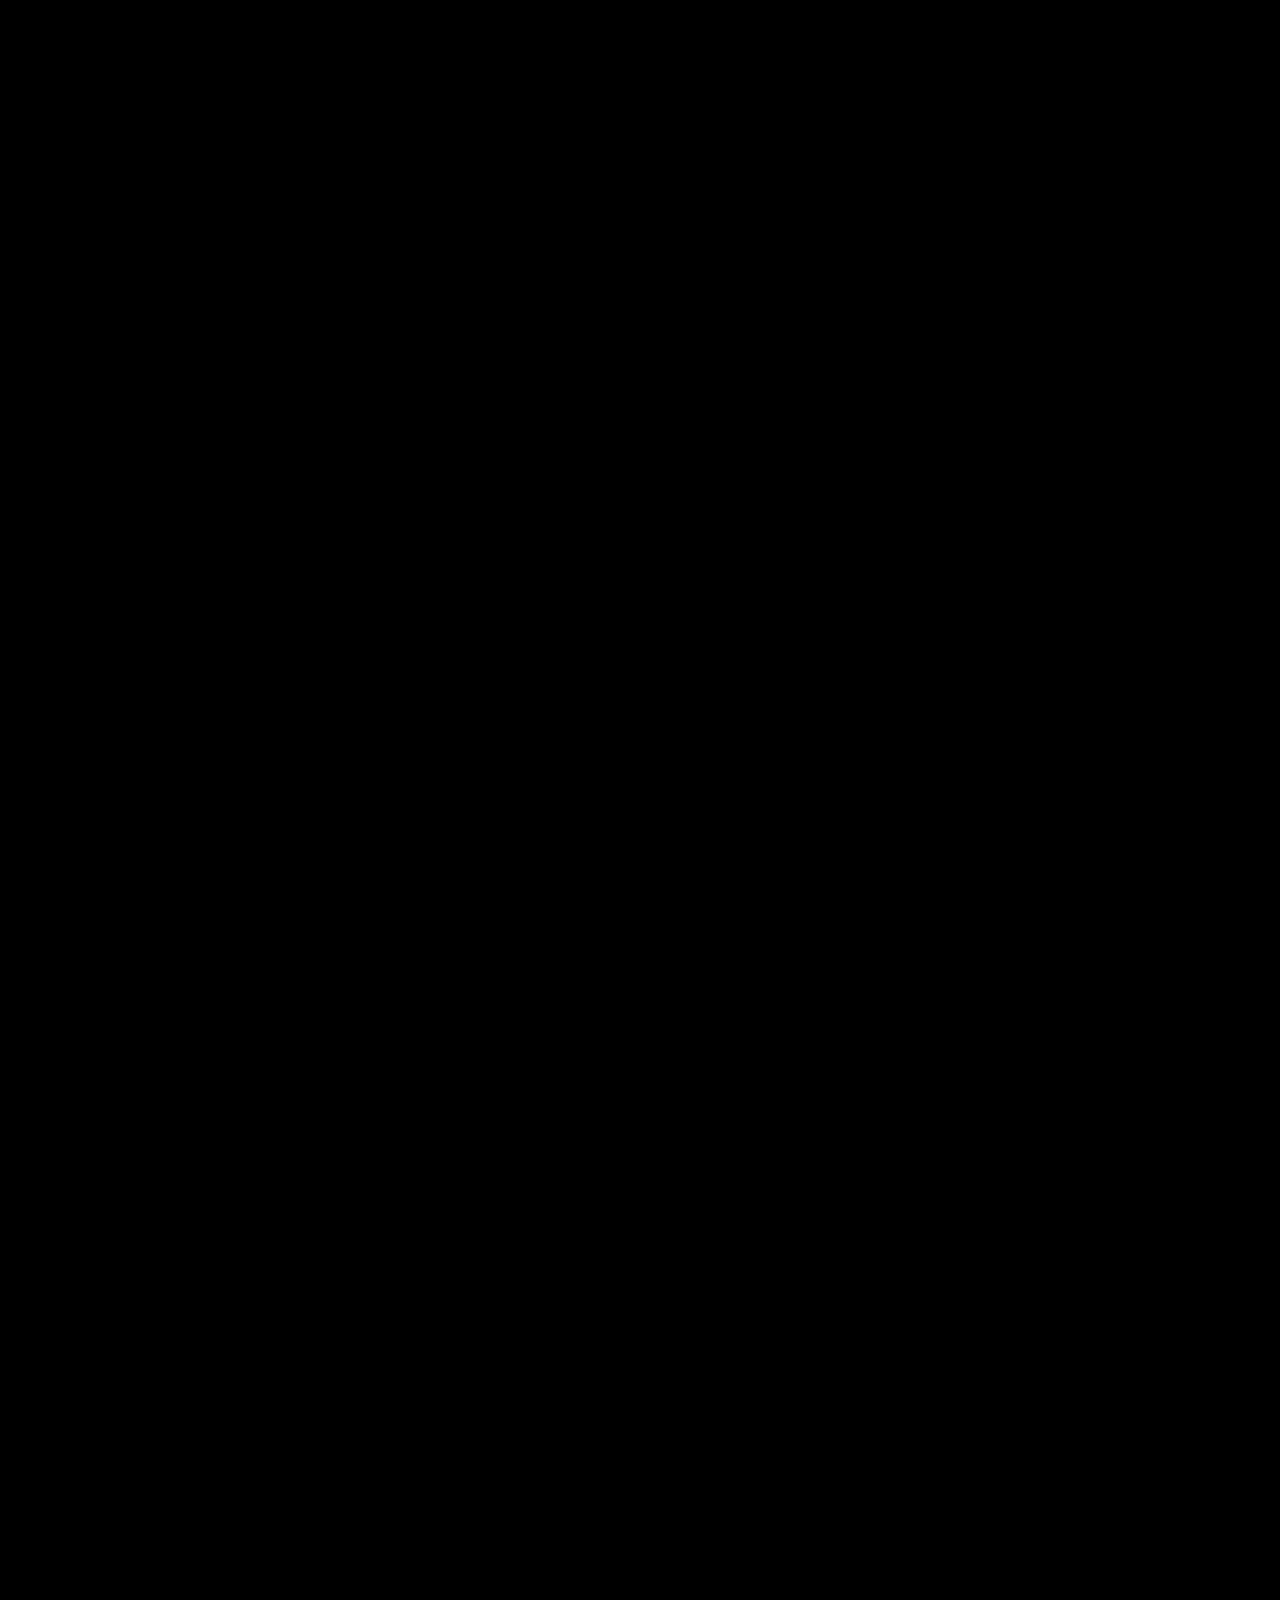
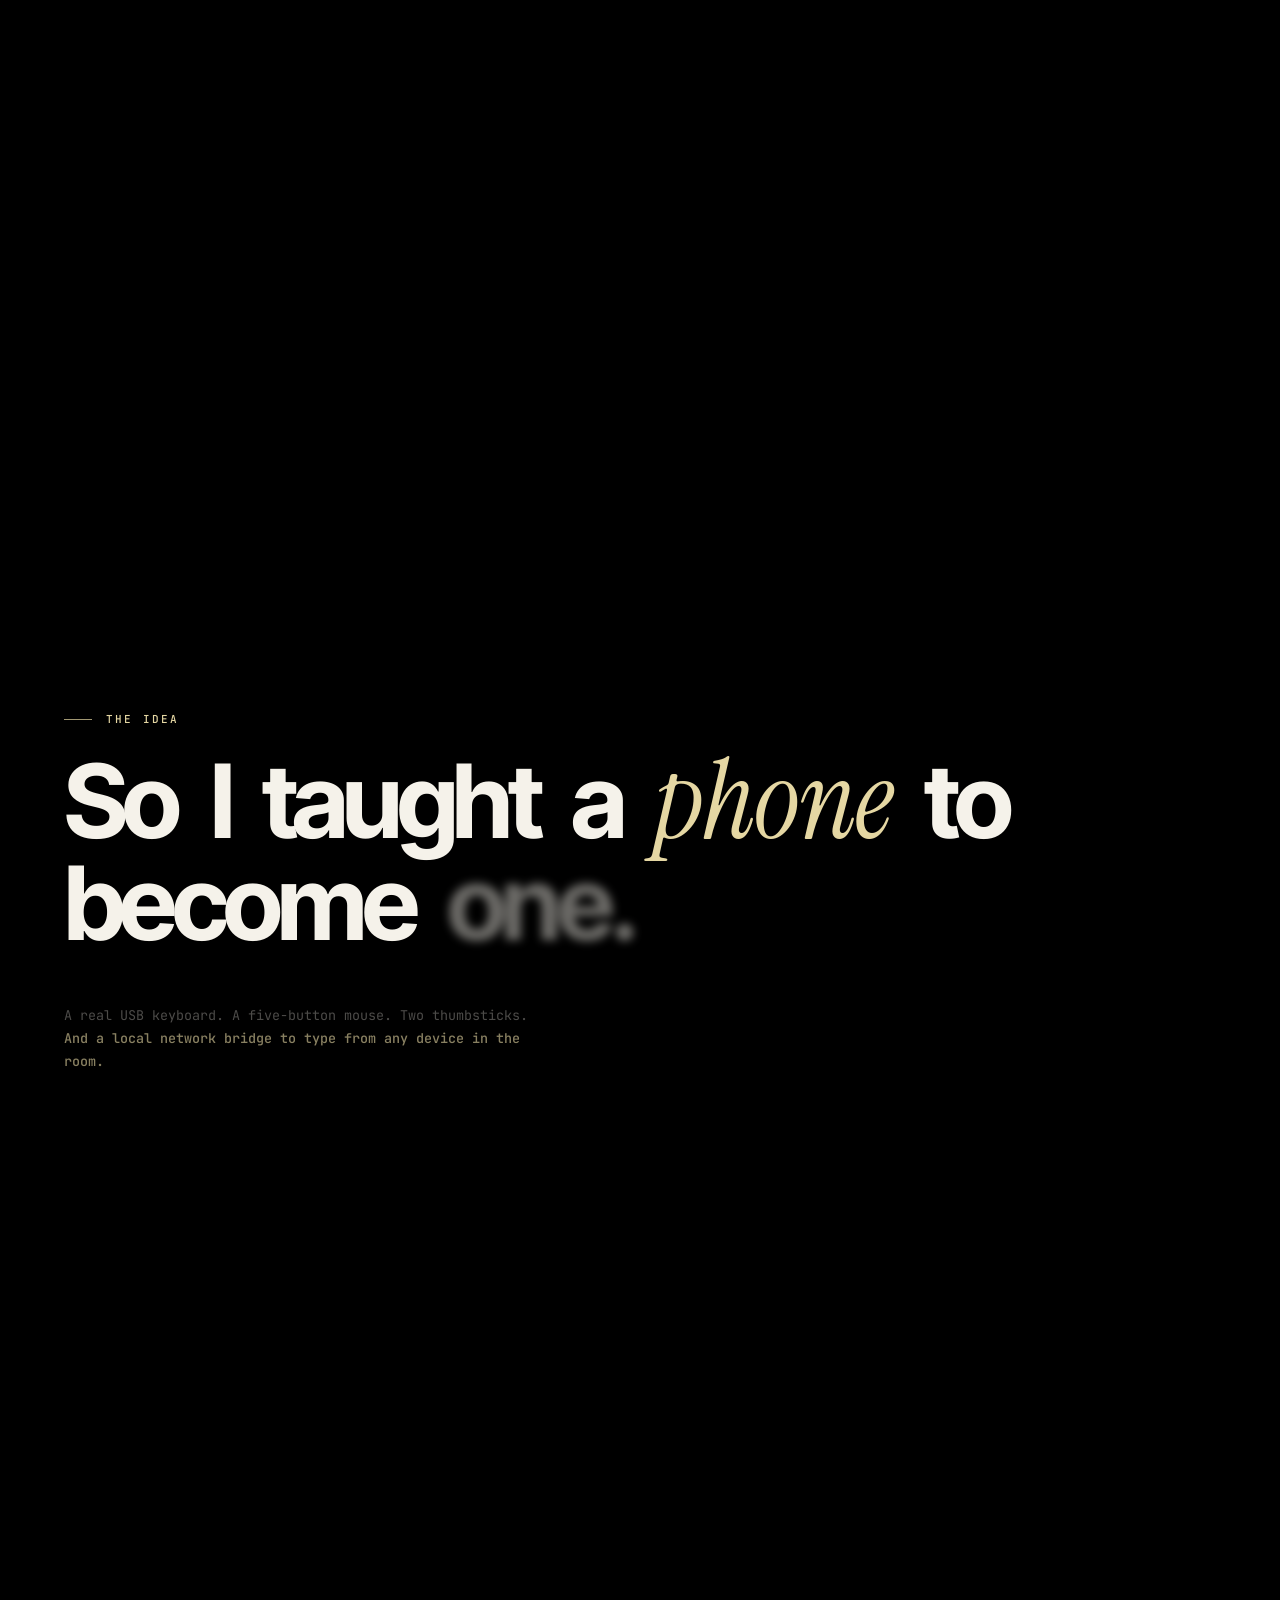
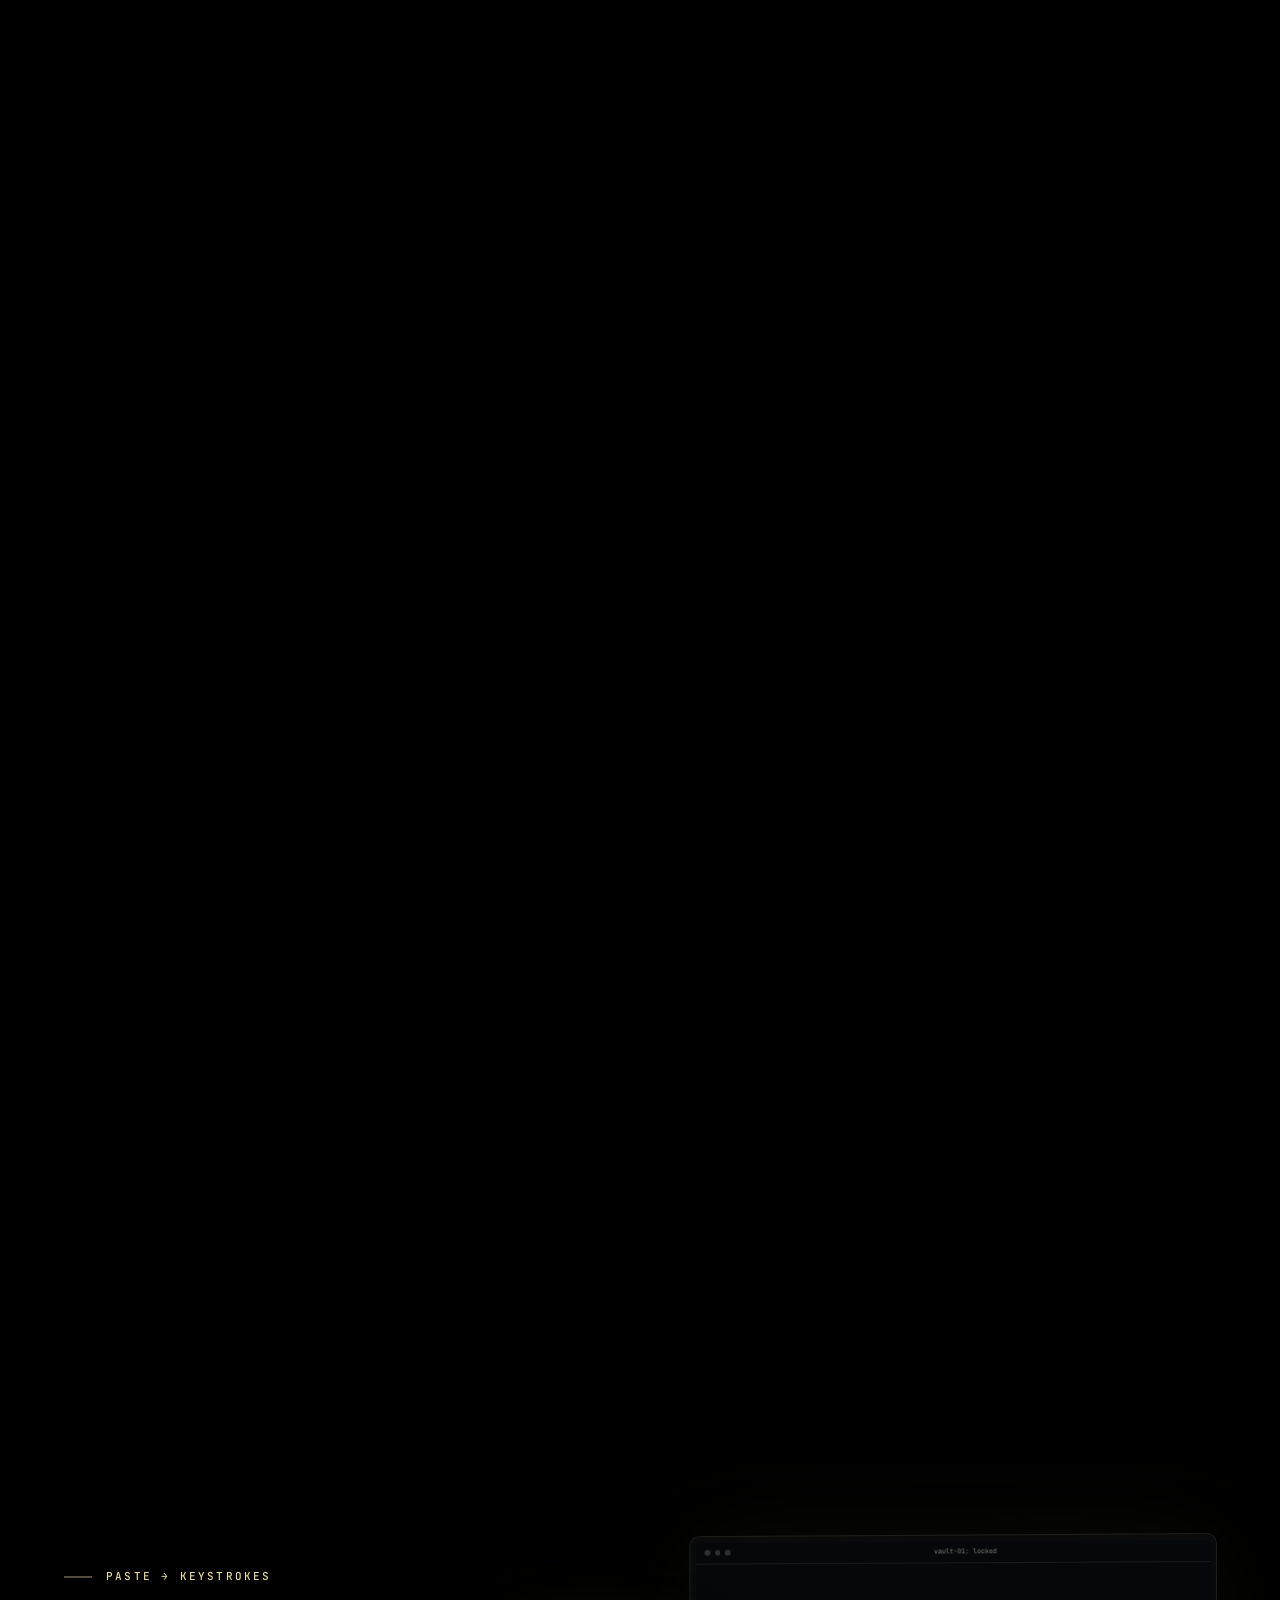
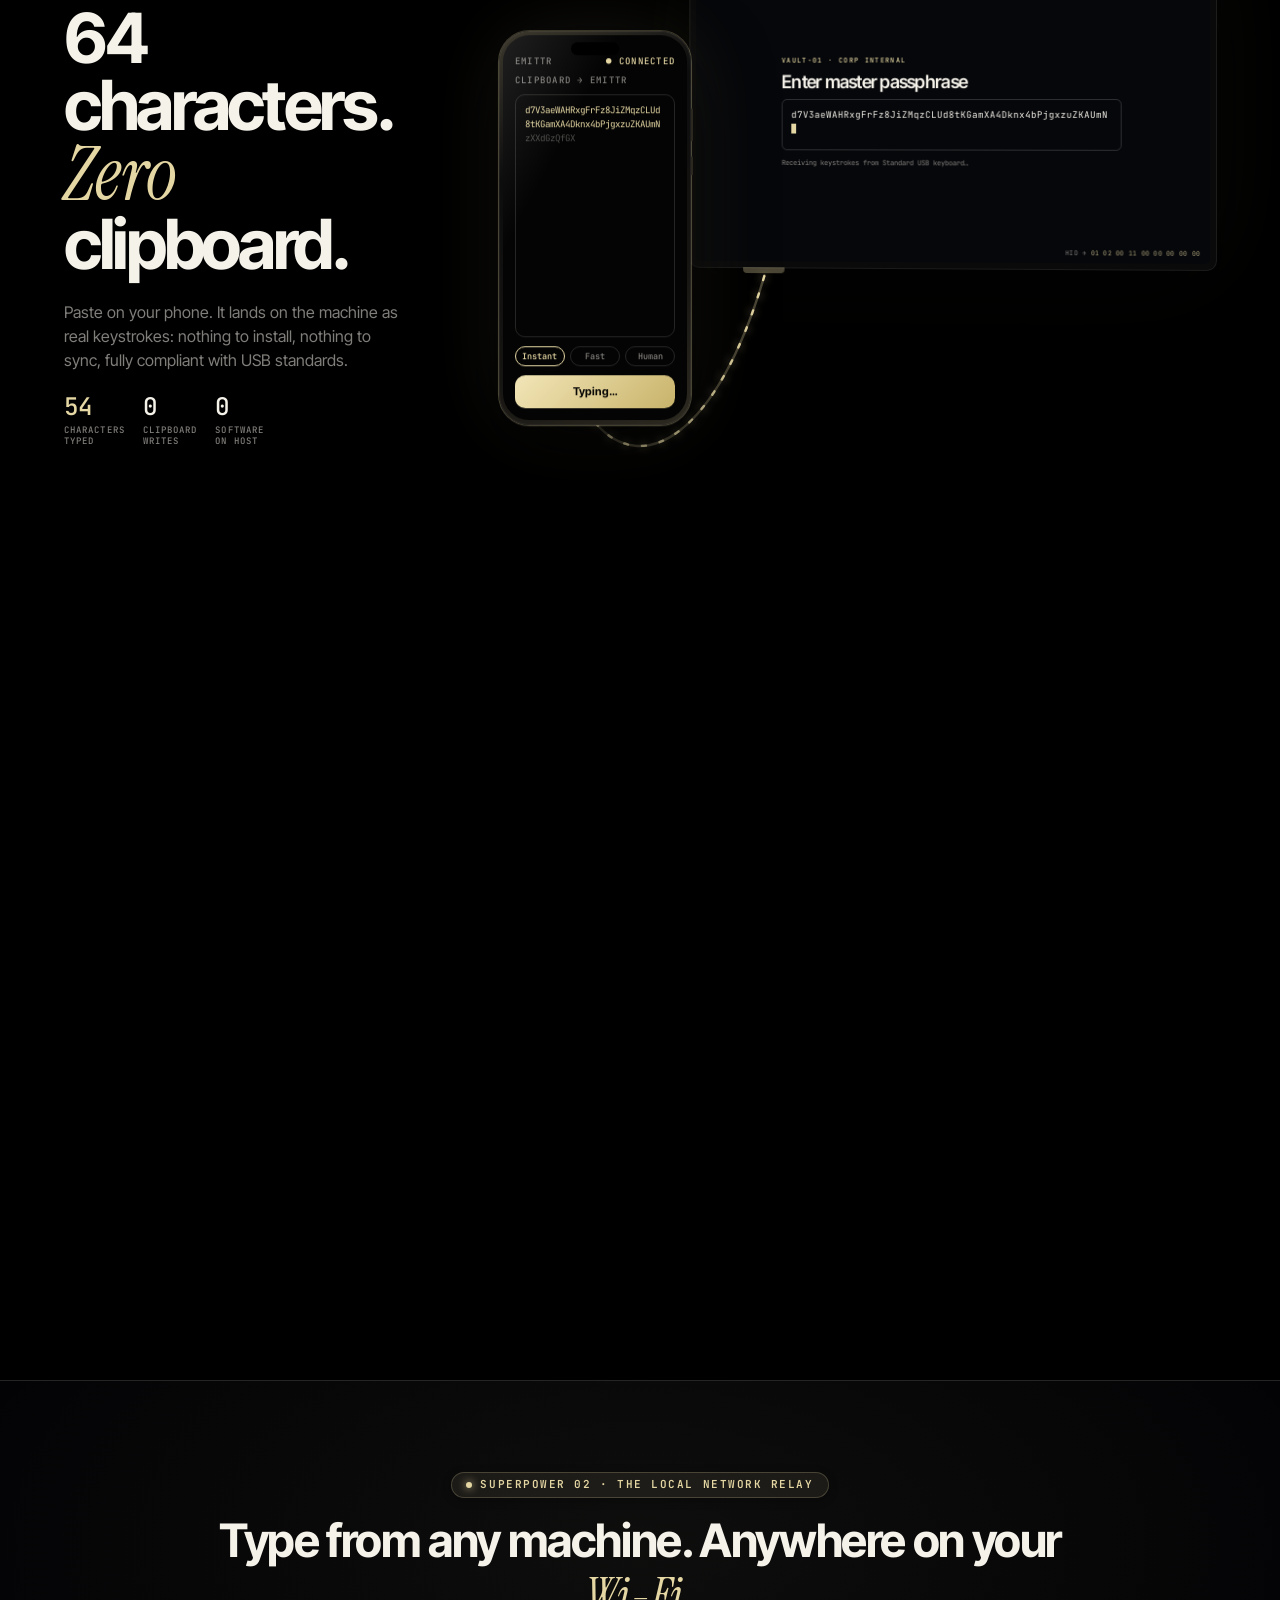
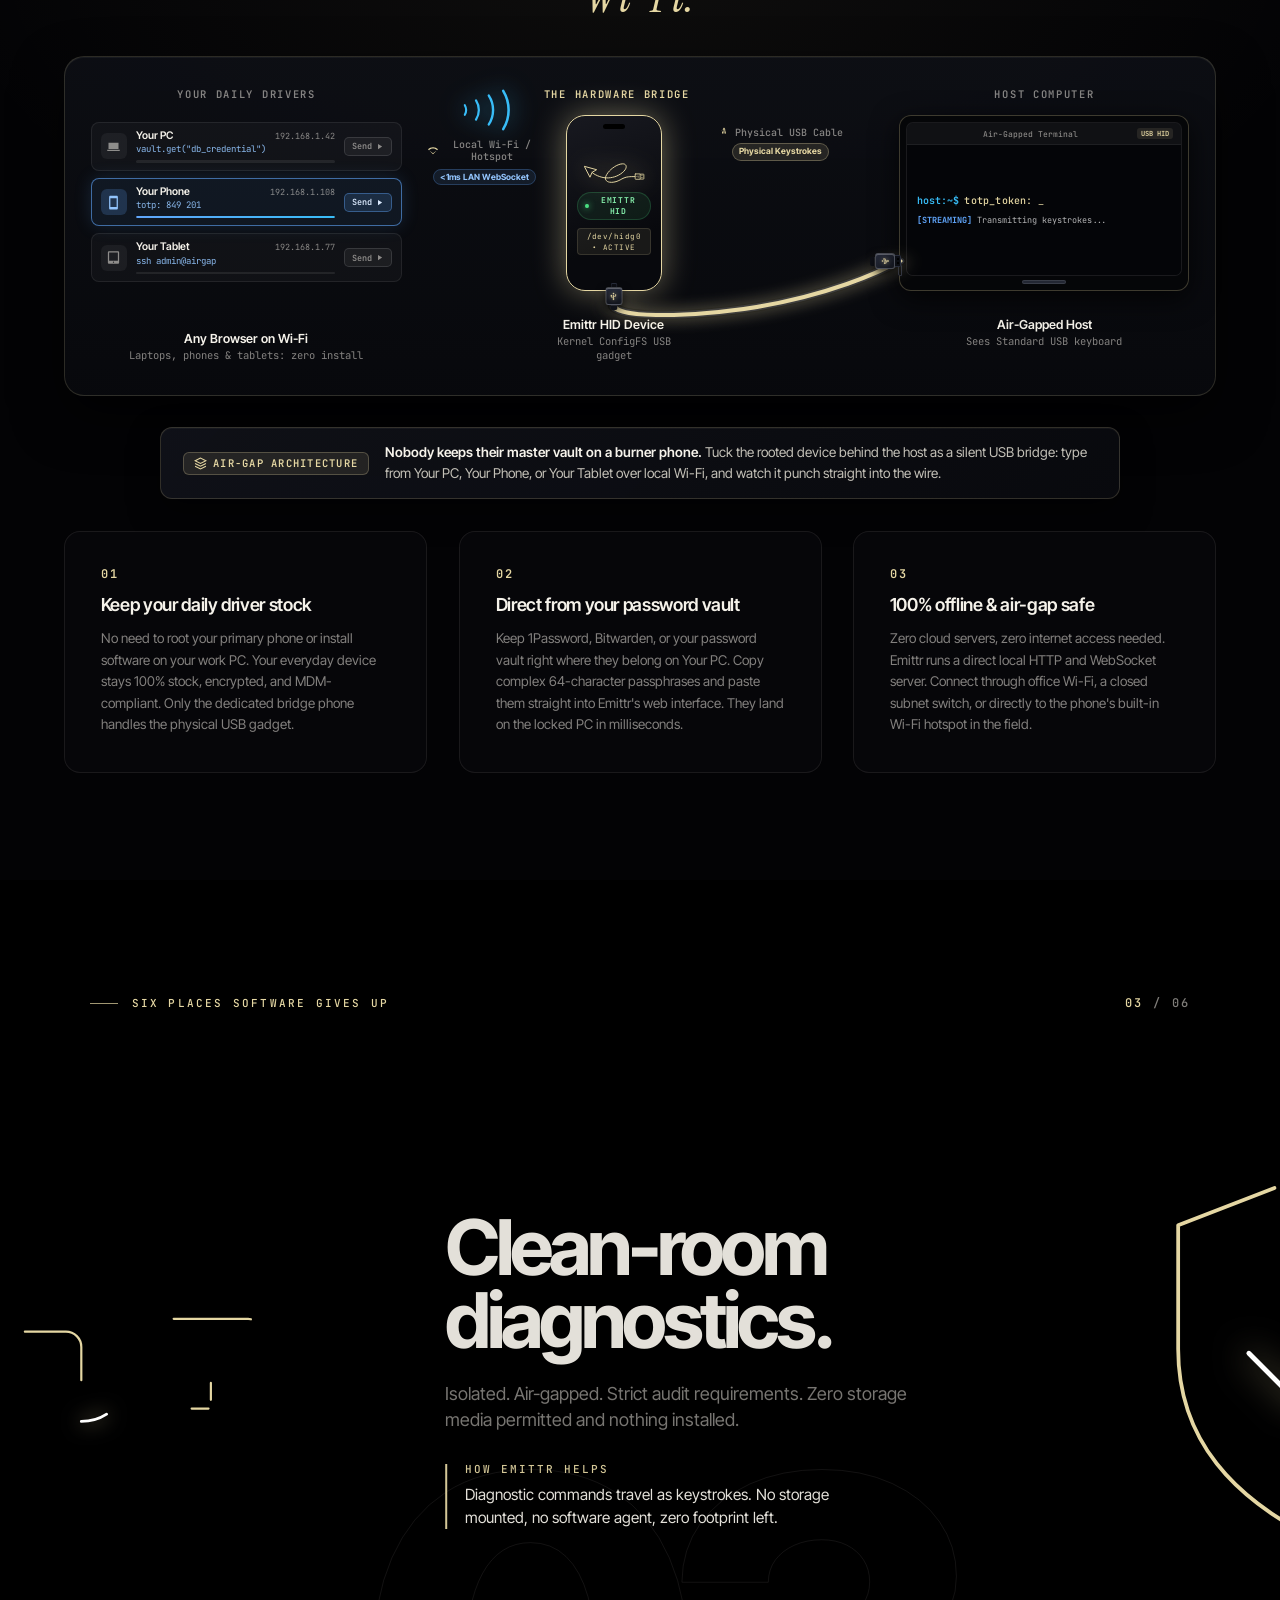
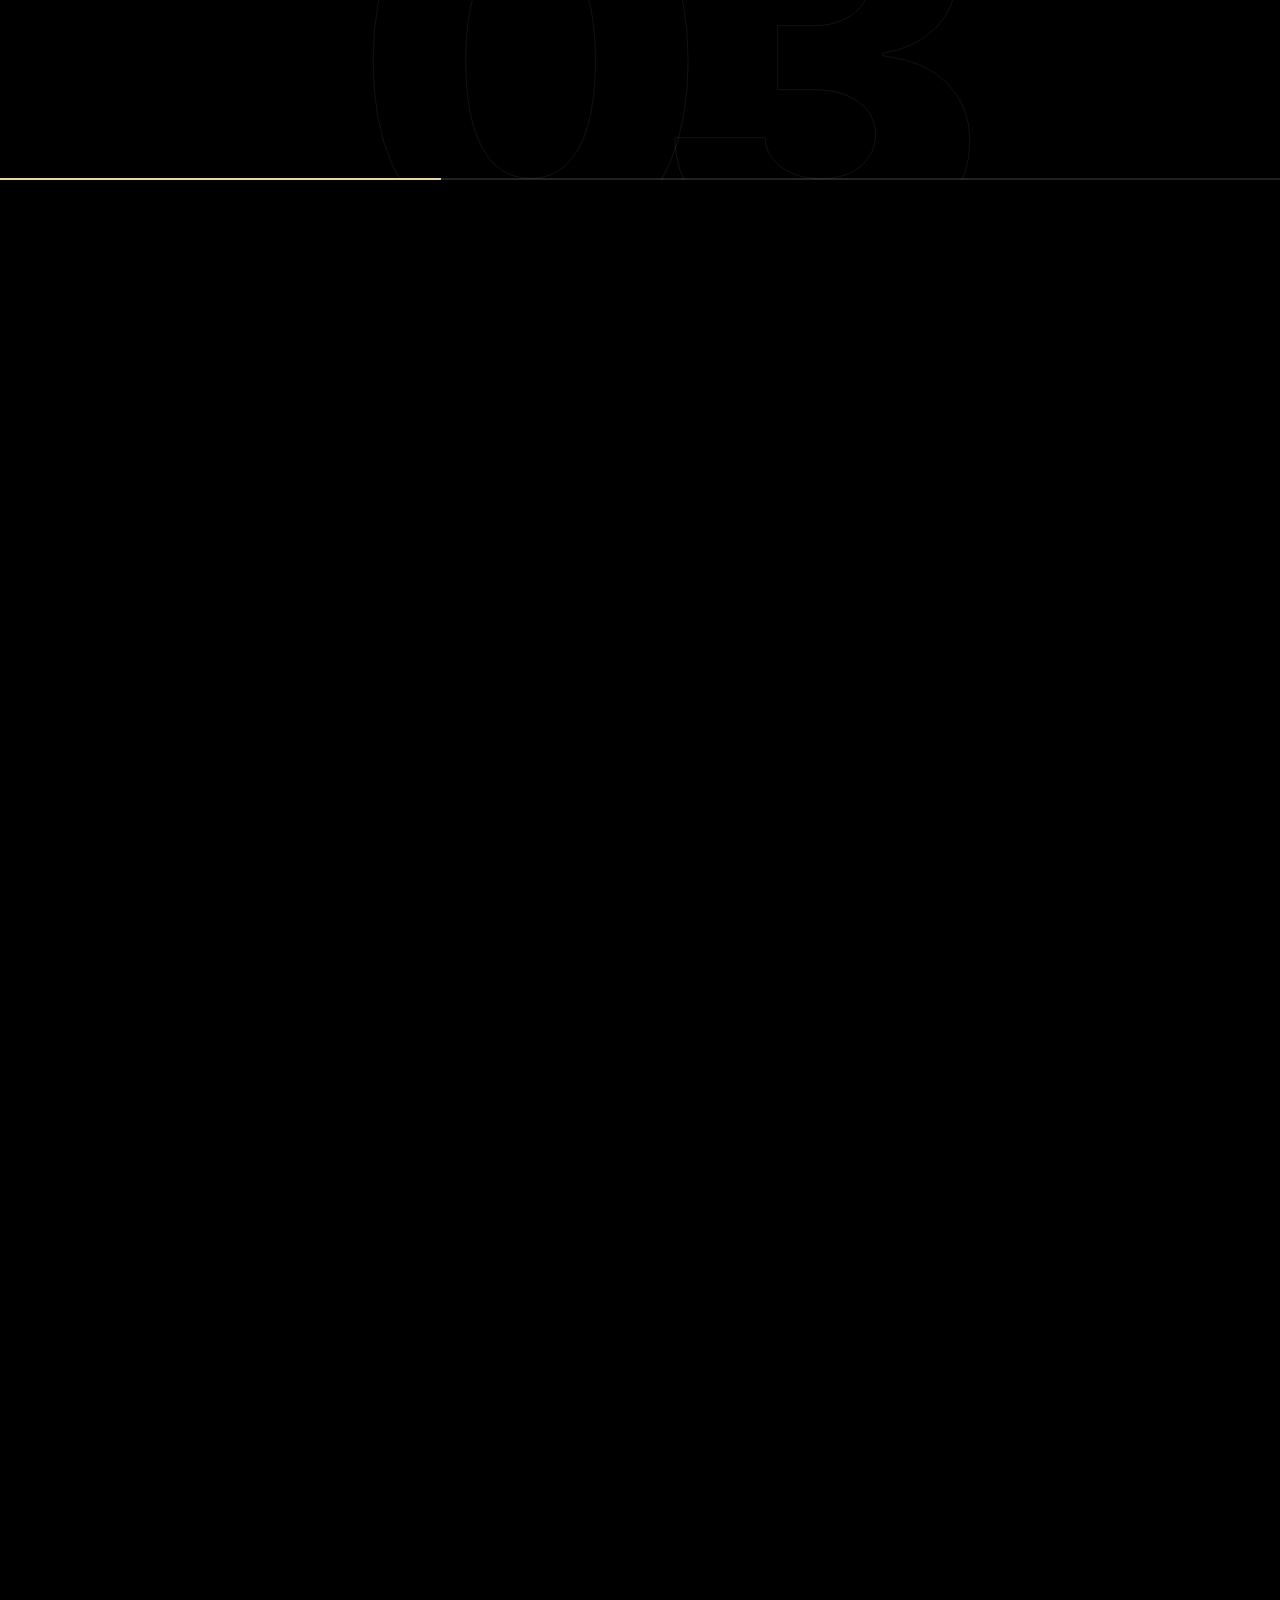
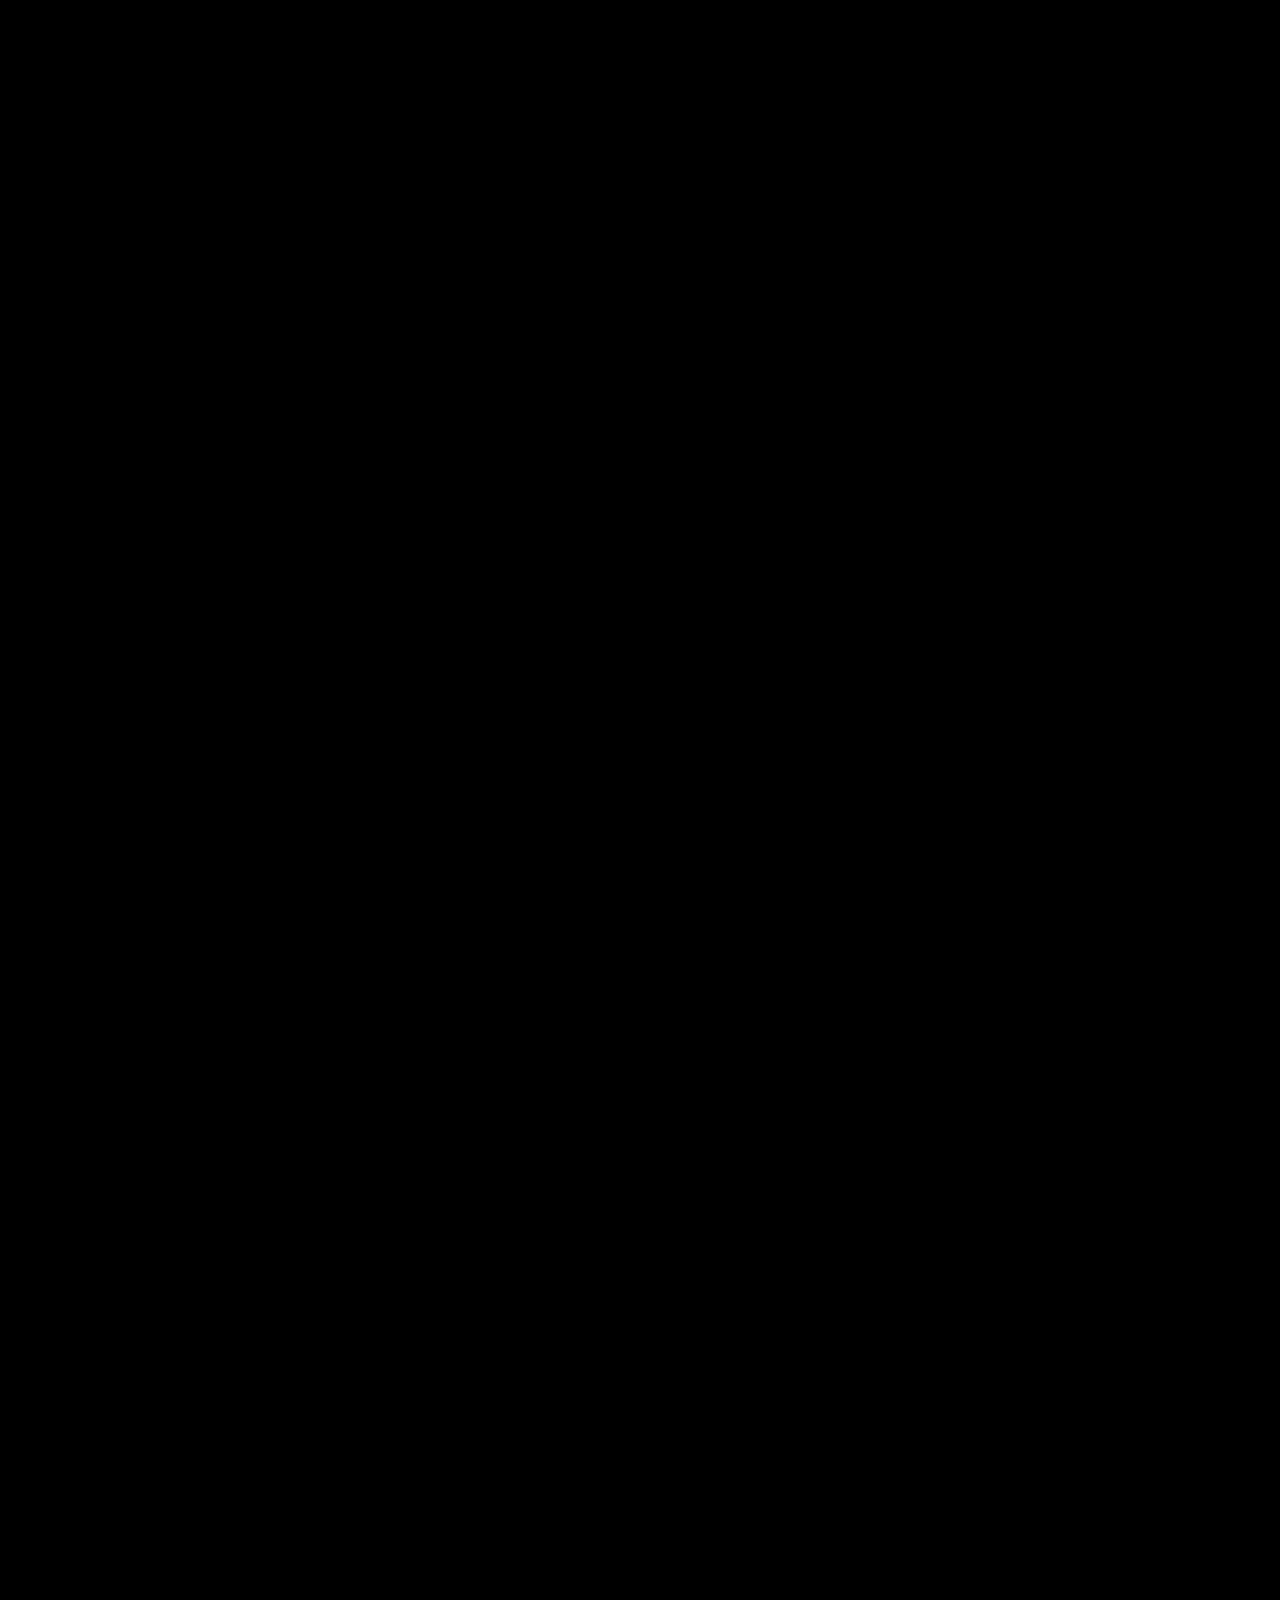
==== commit 782443e7: "content: sanitize all unethical, adversarial, and offensive terminology" ====
--- a/docs/index.html
+++ b/docs/index.html
@@ -336,8 +336,8 @@
           <div class="type-copy">
             <p class="eyebrow">Paste → keystrokes</p>
             <h2 class="h2">64 characters.<br /><em>Zero</em> clipboard.</h2>
-            <p class="lede">Paste on your phone. It lands on the locked-down machine as real keystrokes: nothing to
-              install, nothing to sync, nothing for IT to block.</p>
+            <p class="lede">Paste on your phone. It lands on the machine as real keystrokes: nothing to
+              install, nothing to sync, fully compliant with USB standards.</p>
             <div class="stats">
               <div class="stat hl"><b id="statChars">0</b><span>characters<br />typed</span></div>
               <div class="stat"><b>0</b><span>clipboard<br />writes</span></div>
@@ -410,7 +410,7 @@
                     <span class="driver-name">Your PC</span>
                     <span class="driver-ip">192.168.1.42</span>
                   </div>
-                  <div class="driver-payload"><code>vault.get("master_key")</code></div>
+                  <div class="driver-payload"><code>vault.get("db_credential")</code></div>
                   <div class="driver-progress"><div class="driver-fill"></div></div>
                 </div>
                 <button class="driver-send-btn" type="button" aria-label="Send from Your PC">
@@ -491,7 +491,7 @@
             <!-- Top Tags Row -->
             <div class="cluster-tags-row">
               <div class="stage-tag hl">The Hardware Bridge</div>
-              <div class="stage-tag">Target Machine</div>
+              <div class="stage-tag">Host Computer</div>
             </div>
 
             <!-- Connected Hardware Devices & Physical USB Cable -->
@@ -601,7 +601,7 @@
                 </div>
               </div>
 
-              <!-- Stage 3: Target Host PC (Terminal) -->
+              <!-- Stage 3: Host PC (Terminal) -->
               <div class="stage-device monitor-frame" id="targetMonitor">
                 <!-- USB-A Port Socket on Monitor left edge -->
                 <div class="monitor-usba-socket" aria-hidden="true"></div>
@@ -615,7 +615,7 @@
                   </div>
                   <div class="mini-terminal-body" id="termBody">
                     <div class="term-line prompt-line">
-                      <span class="term-prompt">target:~$</span>
+                      <span class="term-prompt">host:~$</span>
                       <span class="term-text" id="termLiveText"></span><span class="term-cursor" id="termCursor">_</span>
                     </div>
                     <div class="term-line response-line" id="termLiveLog">
@@ -691,11 +691,9 @@
             <article class="mission">
               <div class="m-num">01</div>
               <div class="m-copy">
-                <h3 class="m-title">The locked-down PC.</h3>
-                <p class="m-scenario">USB drives banned. Clipboard dead. Webmail blocked. IT thought of everything...
-                  except the keyboard.</p>
-                <p class="m-solve"><b>How Emittr gets in</b>Paste on your phone. It arrives as real keystrokes. Nothing
-                  installed, nothing to block.</p>
+                <h3 class="m-title">The restricted workstation.</h3>
+                <p class="m-scenario">USB mass storage blocked. Clipboard sync restricted. Webmail unavailable. Standard USB keyboards remain universally supported.</p>
+                <p class="m-solve"><b>How Emittr helps</b>Type from your phone. It arrives as genuine keystrokes: nothing installed, zero host footprint.</p>
               </div>
               <div class="m-art">
                 <svg viewBox="0 0 240 220" aria-hidden="true">
@@ -712,10 +710,8 @@
               <div class="m-num">02</div>
               <div class="m-copy">
                 <h3 class="m-title">The daily-driver relay.</h3>
-                <p class="m-scenario">Your passwords live on your everyday phone, not the rooted one you plugged into
-                  the PC.</p>
-                <p class="m-solve"><b>How Emittr gets in</b>Leave the rooted phone plugged in as a bridge. Open the deck
-                  from your own phone over Wi-Fi. Copy there, paste into the wire.</p>
+                <p class="m-scenario">Your credentials live on your everyday phone, not the rooted one you connected to the PC.</p>
+                <p class="m-solve"><b>How Emittr helps</b>Leave the rooted phone plugged in as a bridge. Open the deck from your own phone over Wi-Fi. Copy there, stream into the wire.</p>
               </div>
               <div class="m-art">
                 <svg viewBox="0 0 360 220" aria-hidden="true">
@@ -735,11 +731,9 @@
             <article class="mission">
               <div class="m-num">03</div>
               <div class="m-copy">
-                <h3 class="m-title">Clean-room triage.</h3>
-                <p class="m-scenario">Quarantined. Offline. Possibly infected. Nothing gets plugged in and nothing gets
-                  installed.</p>
-                <p class="m-solve"><b>How Emittr gets in</b>Triage commands travel as keystrokes. No storage mounted, no
-                  agent dropped, no footprint left.</p>
+                <h3 class="m-title">Clean-room diagnostics.</h3>
+                <p class="m-scenario">Isolated. Air-gapped. Strict audit requirements. Zero storage media permitted and nothing installed.</p>
+                <p class="m-solve"><b>How Emittr helps</b>Diagnostic commands travel as keystrokes. No storage mounted, no software agent, zero footprint left.</p>
               </div>
               <div class="m-art">
                 <svg viewBox="0 0 200 220" aria-hidden="true">
@@ -753,11 +747,9 @@
             <article class="mission">
               <div class="m-num">04</div>
               <div class="m-copy">
-                <h3 class="m-title">Zero-trace secrets.</h3>
-                <p class="m-scenario">A 64-character master password on a machine you don't trust, with a clipboard
-                  that might be watching.</p>
-                <p class="m-solve"><b>How Emittr gets in</b>The secret never touches the host clipboard. Sniffers,
-                  extensions and DLP agents see nothing to grab.</p>
+                <h3 class="m-title">Zero-trace credentials.</h3>
+                <p class="m-scenario">A 64-character master password on a shared workstation with an untrusted or monitored clipboard.</p>
+                <p class="m-solve"><b>How Emittr helps</b>The secret never touches the host clipboard. Extensions and clipboard scrapers see nothing to capture.</p>
               </div>
               <div class="m-art">
                 <svg viewBox="0 0 260 200" aria-hidden="true">
@@ -772,10 +764,9 @@
             <article class="mission">
               <div class="m-num">05</div>
               <div class="m-copy">
-                <h3 class="m-title">The BIOS whisperer.</h3>
-                <p class="m-scenario">No operating system yet. No network. Maybe no working keyboard either.</p>
-                <p class="m-solve"><b>How Emittr gets in</b>It speaks the standard USB boot protocol: firmware already
-                  knows how to listen. GRUB, BIOS, installers: all reachable.</p>
+                <h3 class="m-title">The BIOS navigator.</h3>
+                <p class="m-scenario">No operating system yet. No network. Maybe no working keyboard attached.</p>
+                <p class="m-solve"><b>How Emittr helps</b>It speaks the standard USB boot protocol: firmware already knows how to listen. GRUB, BIOS, recovery: all accessible.</p>
               </div>
               <div class="m-art">
                 <svg viewBox="0 0 240 220" aria-hidden="true">
@@ -791,10 +782,9 @@
             <article class="mission">
               <div class="m-num">06</div>
               <div class="m-copy">
-                <h3 class="m-title">The field tech's skeleton key.</h3>
-                <p class="m-scenario">A kiosk behind glass. A sign twelve feet up. One USB cable hanging out of it.</p>
-                <p class="m-solve"><b>How Emittr gets in</b>Plug in the phone you're already holding. Keyboard, trackpad
-                  and scroll sticks, in the palm of one hand.</p>
+                <h3 class="m-title">The field tech's pocket console.</h3>
+                <p class="m-scenario">A kiosk behind glass. A digital sign twelve feet up. One USB maintenance cable hanging down.</p>
+                <p class="m-solve"><b>How Emittr helps</b>Plug in the phone you're already holding. Keyboard, trackpad, and scroll sticks, in the palm of one hand.</p>
               </div>
               <div class="m-art">
                 <svg viewBox="0 0 240 240" aria-hidden="true">
@@ -822,7 +812,7 @@
         <p class="eyebrow">Touch</p>
         <h2 class="h2">Two sticks.<br /><em>Infinite</em> scroll.</h2>
         <p class="lede">Push harder, scroll faster. Horizontal scrolling is real too, sent as a genuine USB wheel
-          event, not a Shift-key hack.</p>
+          event, not a Shift-key workaround.</p>
       </div>
 
       <div class="dock rv" style="--d:.2s">
@@ -847,7 +837,7 @@
       <div class="bytes-top">
         <div class="rv">
           <p class="eyebrow">Under the glass</p>
-          <h2 class="h2">Nine bytes.<br /><em>That's</em> the whole trick.</h2>
+          <h2 class="h2">Nine bytes.<br /><em>That's</em> the whole secret.</h2>
           <p class="lede">A keyboard report is nine bytes long. Your phone writes them to <span
               style="color:var(--gold)">/dev/hidg0</span>: and any computer, at any stage of boot, already knows
             exactly what to do with them.</p>
@@ -881,7 +871,7 @@
         <div class="byte star"><span class="v">00</span><span class="l">AC Pan</span></div>
       </div>
       <p class="bytes-note rv">Six more for the mouse, and the last one is why horizontal scrolling <b>just works</b>.
-        Real USB Consumer usage <b>0x0238</b>, no modifier-key tricks.</p>
+        Real USB Consumer usage <b>0x0238</b>, no modifier-key workarounds.</p>
     </section>
 
     <!-- ═════════════════════════════ 08 · INSTALL -->
@@ -897,7 +887,7 @@
       </div>
 
       <div class="term rv" id="term" style="--d:.15s">
-        <div class="term-bar"><i></i><i></i><i></i><span>root@nethunter</span><button class="copy" id="copyCmd"
+        <div class="term-bar"><i></i><i></i><i></i><span>root@android</span><button class="copy" id="copyCmd"
             type="button">Copy</button></div>
         <pre>
 <span class="ln c" style="--i:0"># 1 · install</span>
--- a/docs/landing.css
+++ b/docs/landing.css
@@ -1711,7 +1711,8 @@
   color: var(--dim);
 }
 
-.driver-payload {
+.driver-payload,
+.driver-snippet {
   font: 400 9px/1.2 var(--mono);
   color: #93c5fd;
   white-space: nowrap;
@@ -1720,7 +1721,8 @@
   opacity: 0.92;
 }
 
-.driver-payload code {
+.driver-payload code,
+.driver-snippet code {
   font-family: inherit;
 }
 
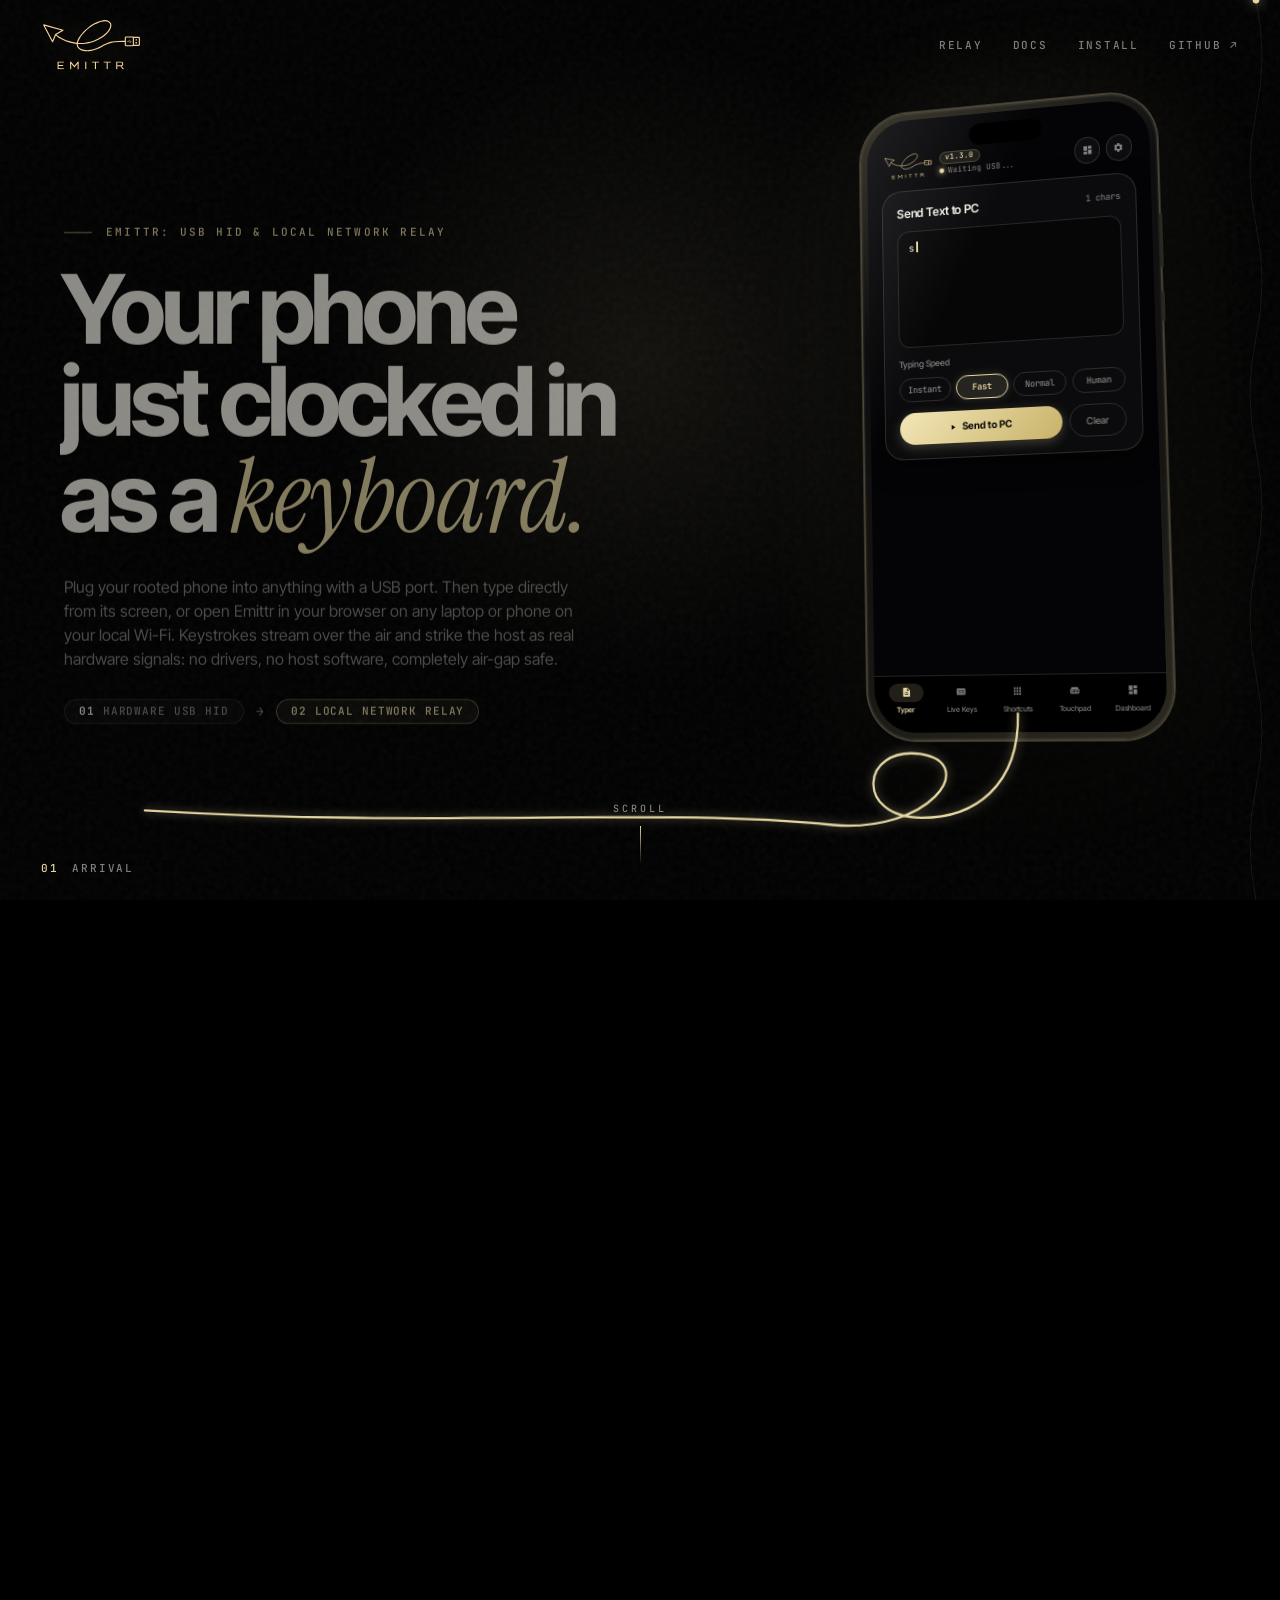
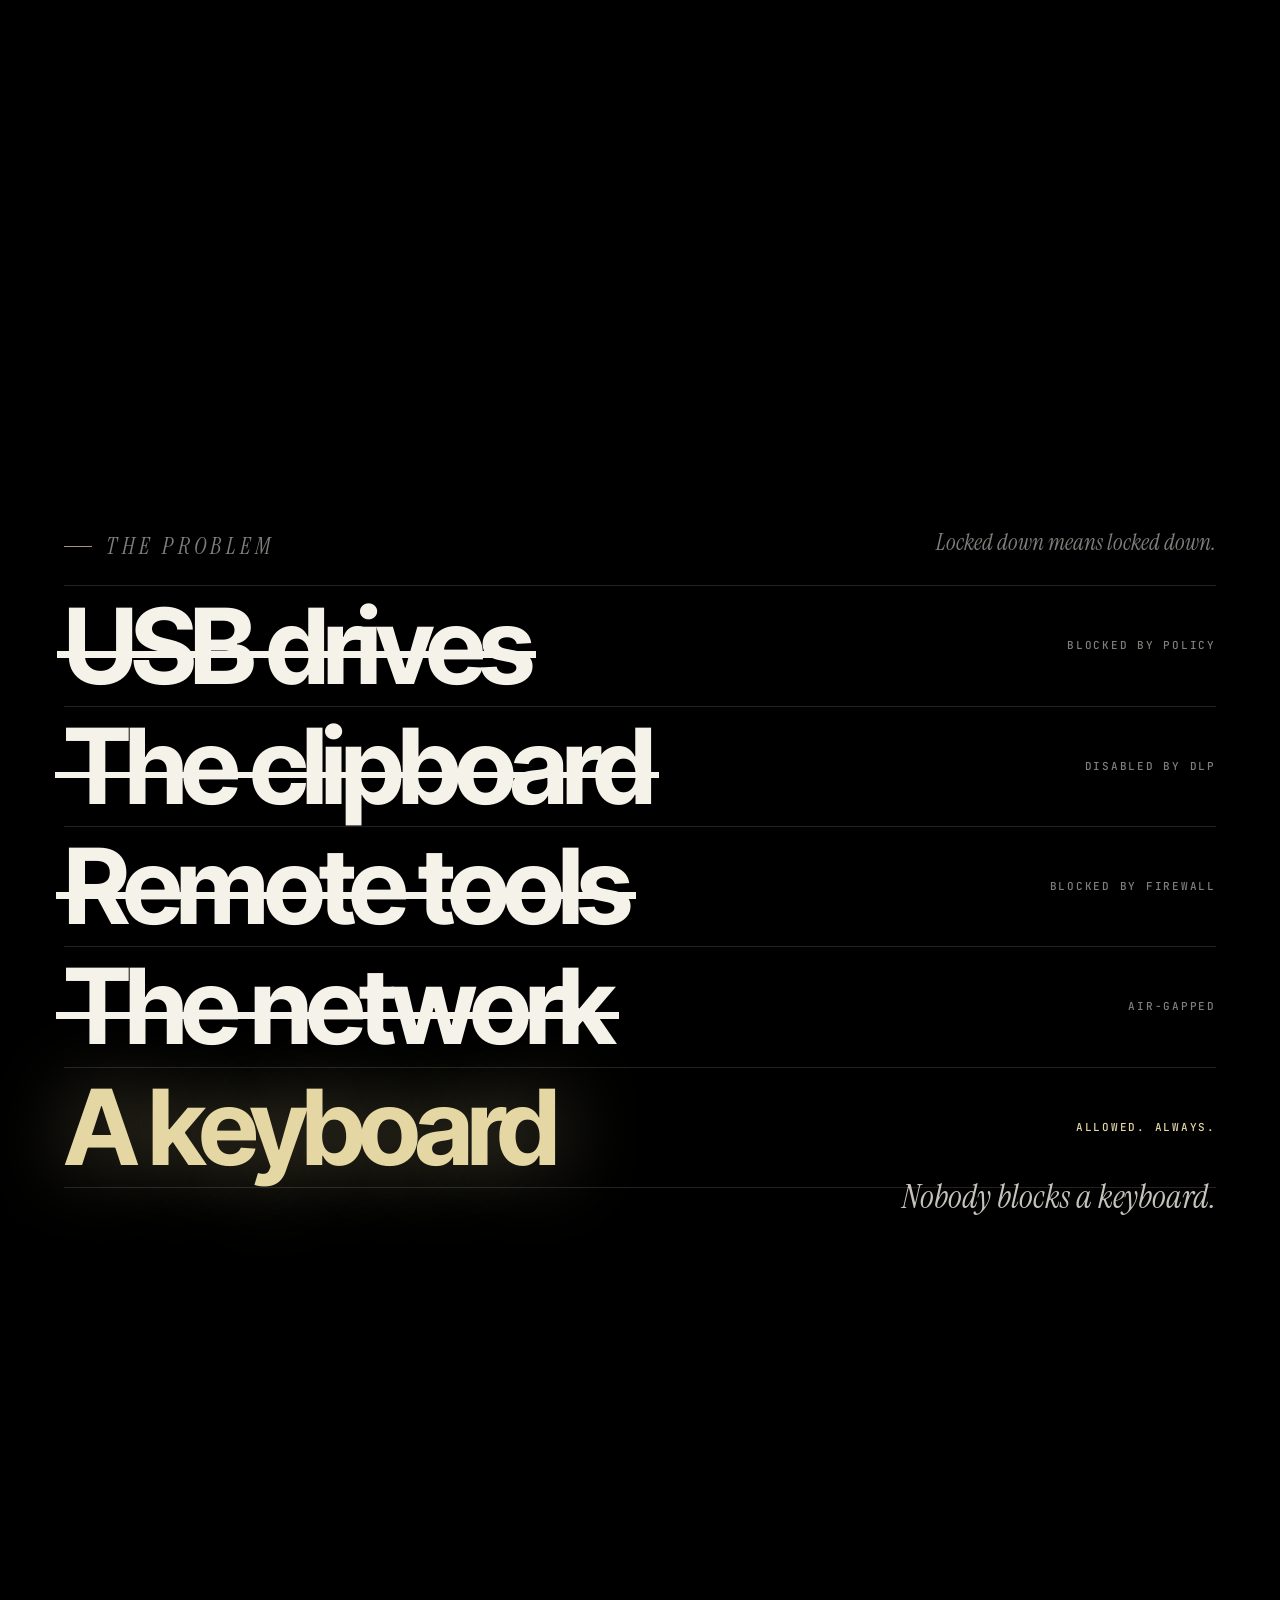
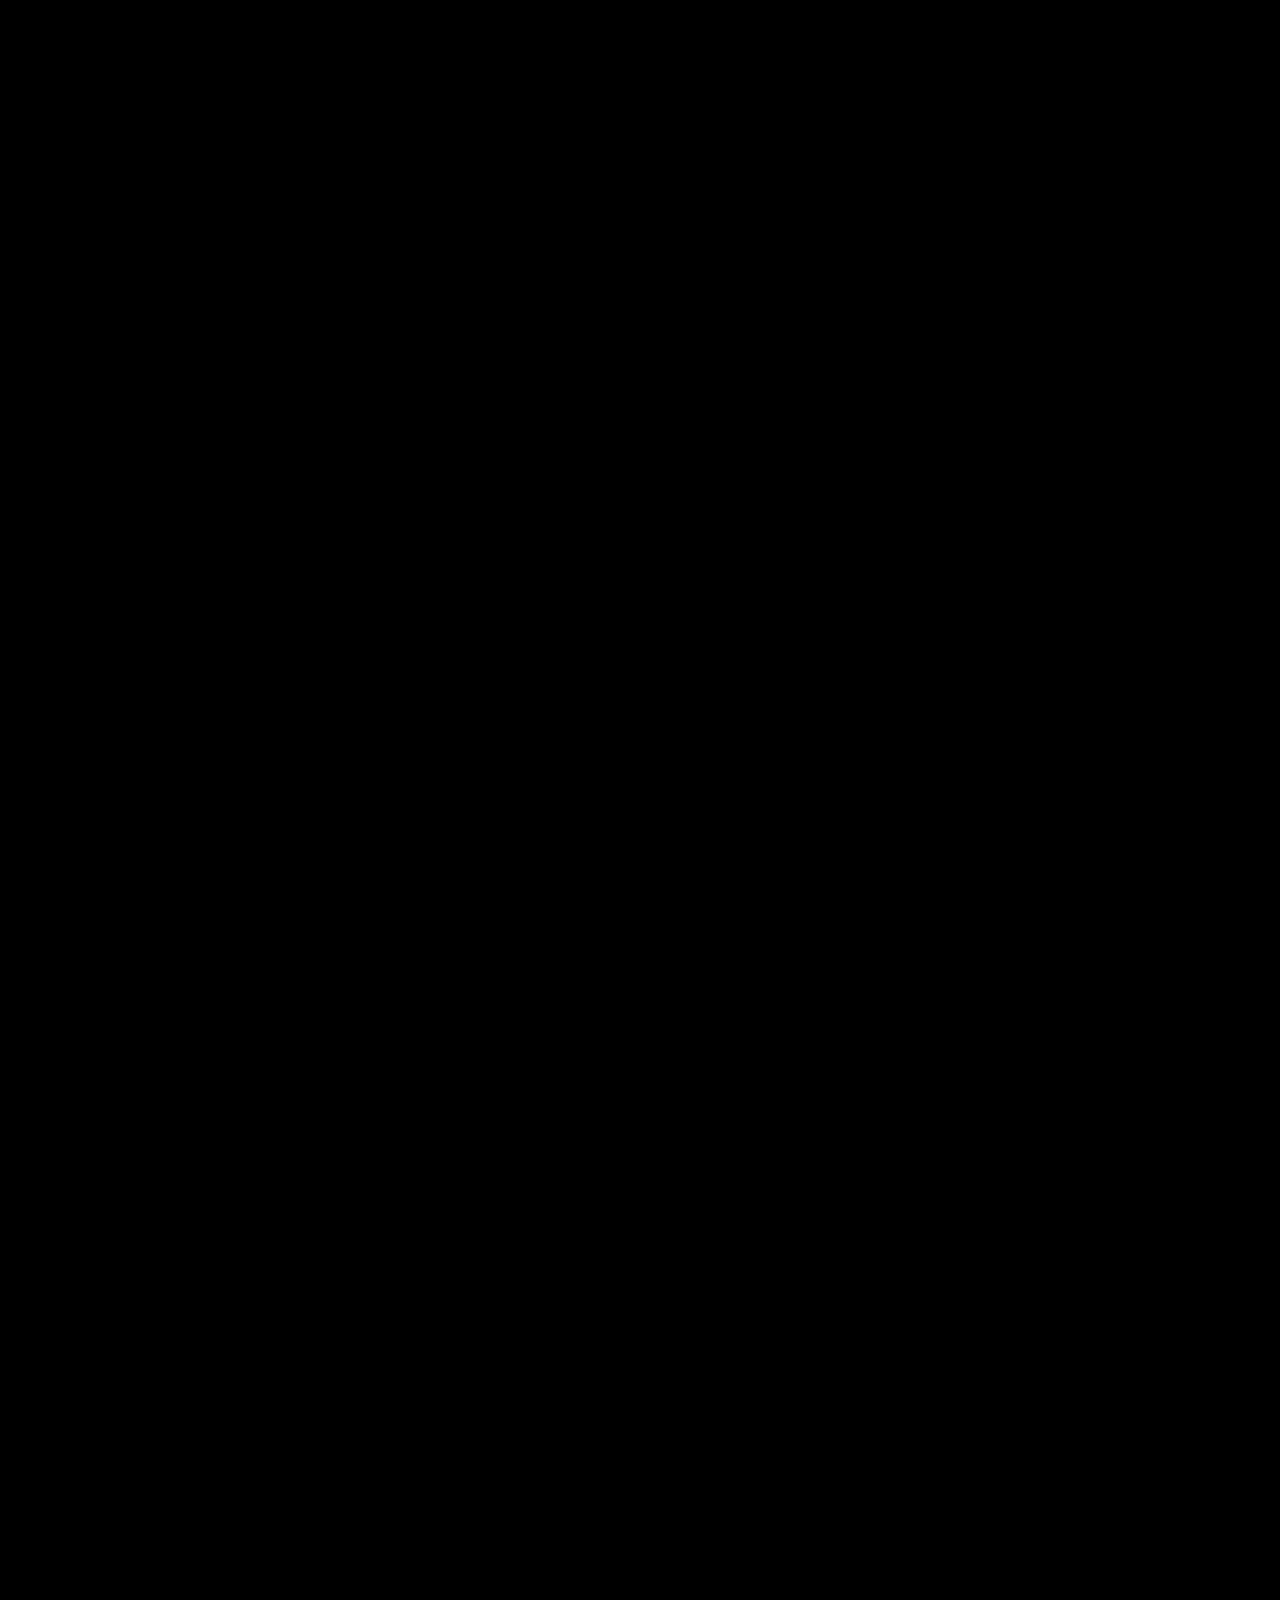
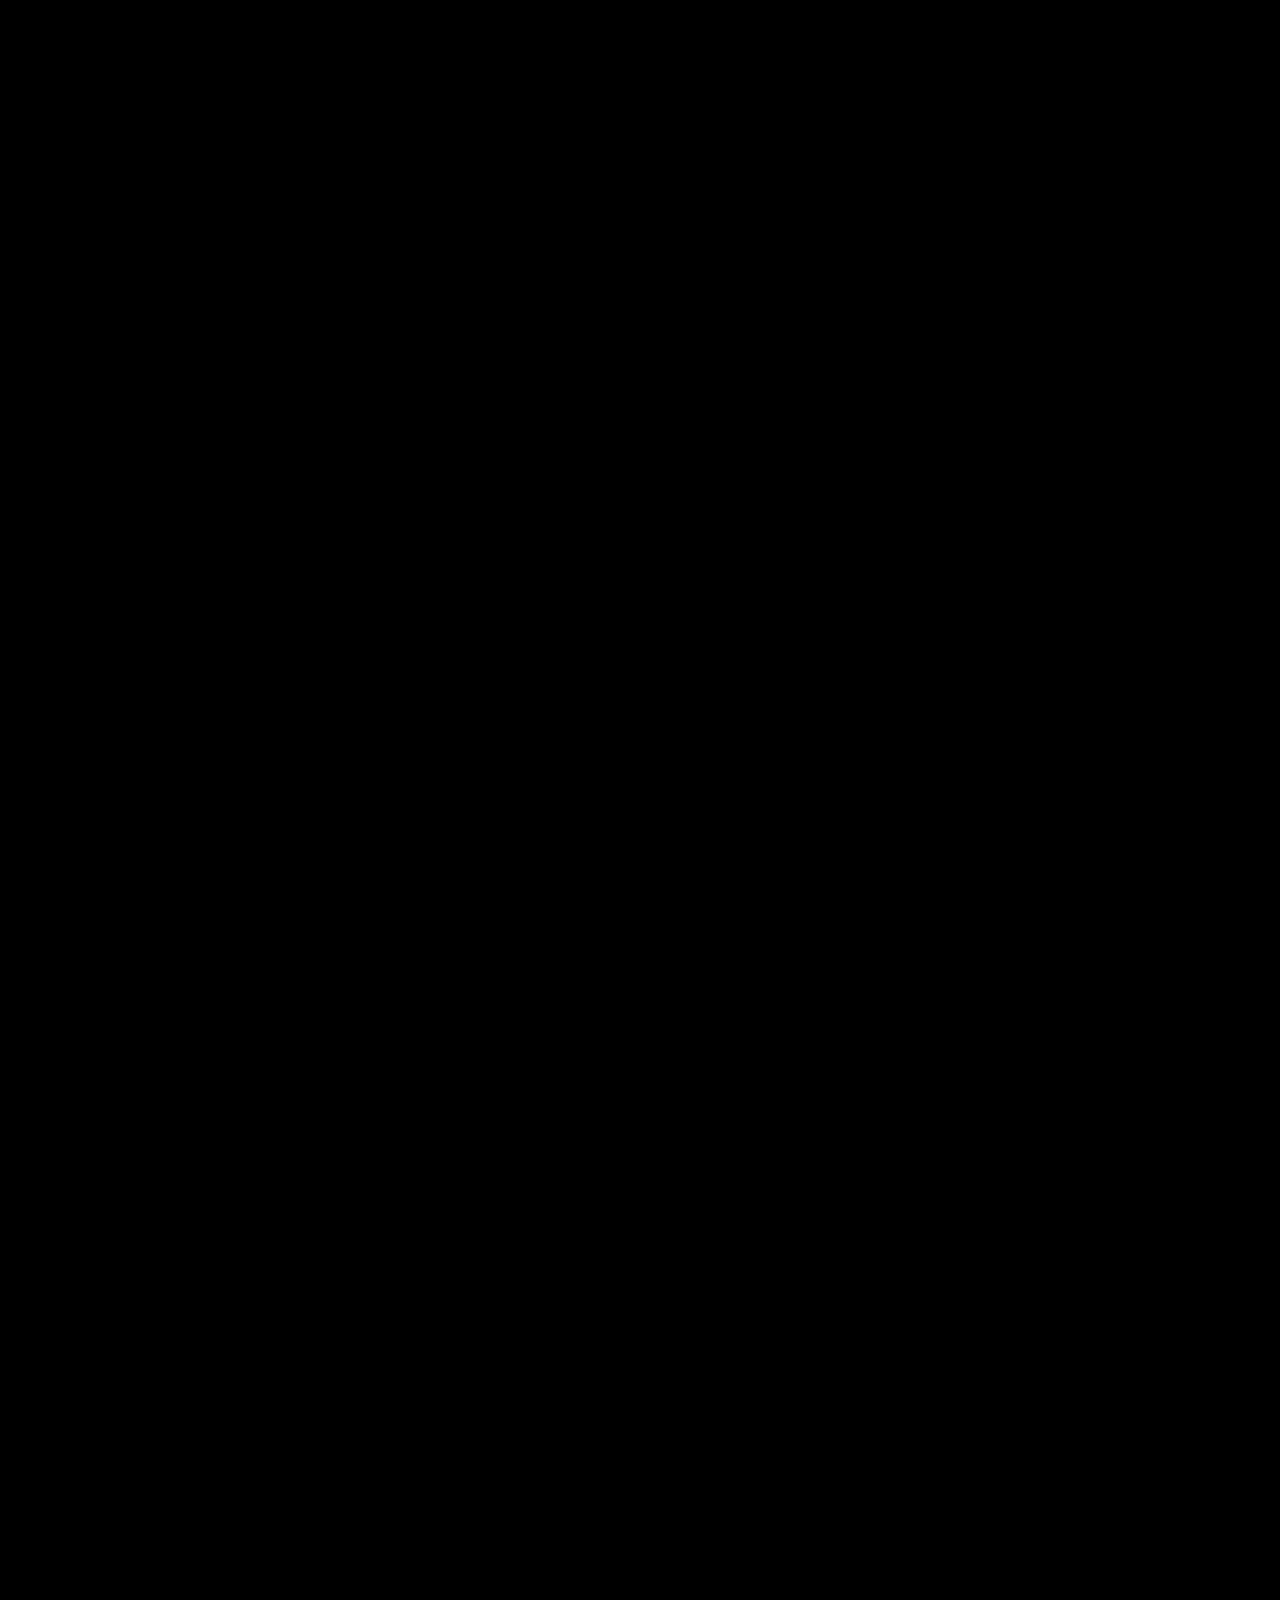
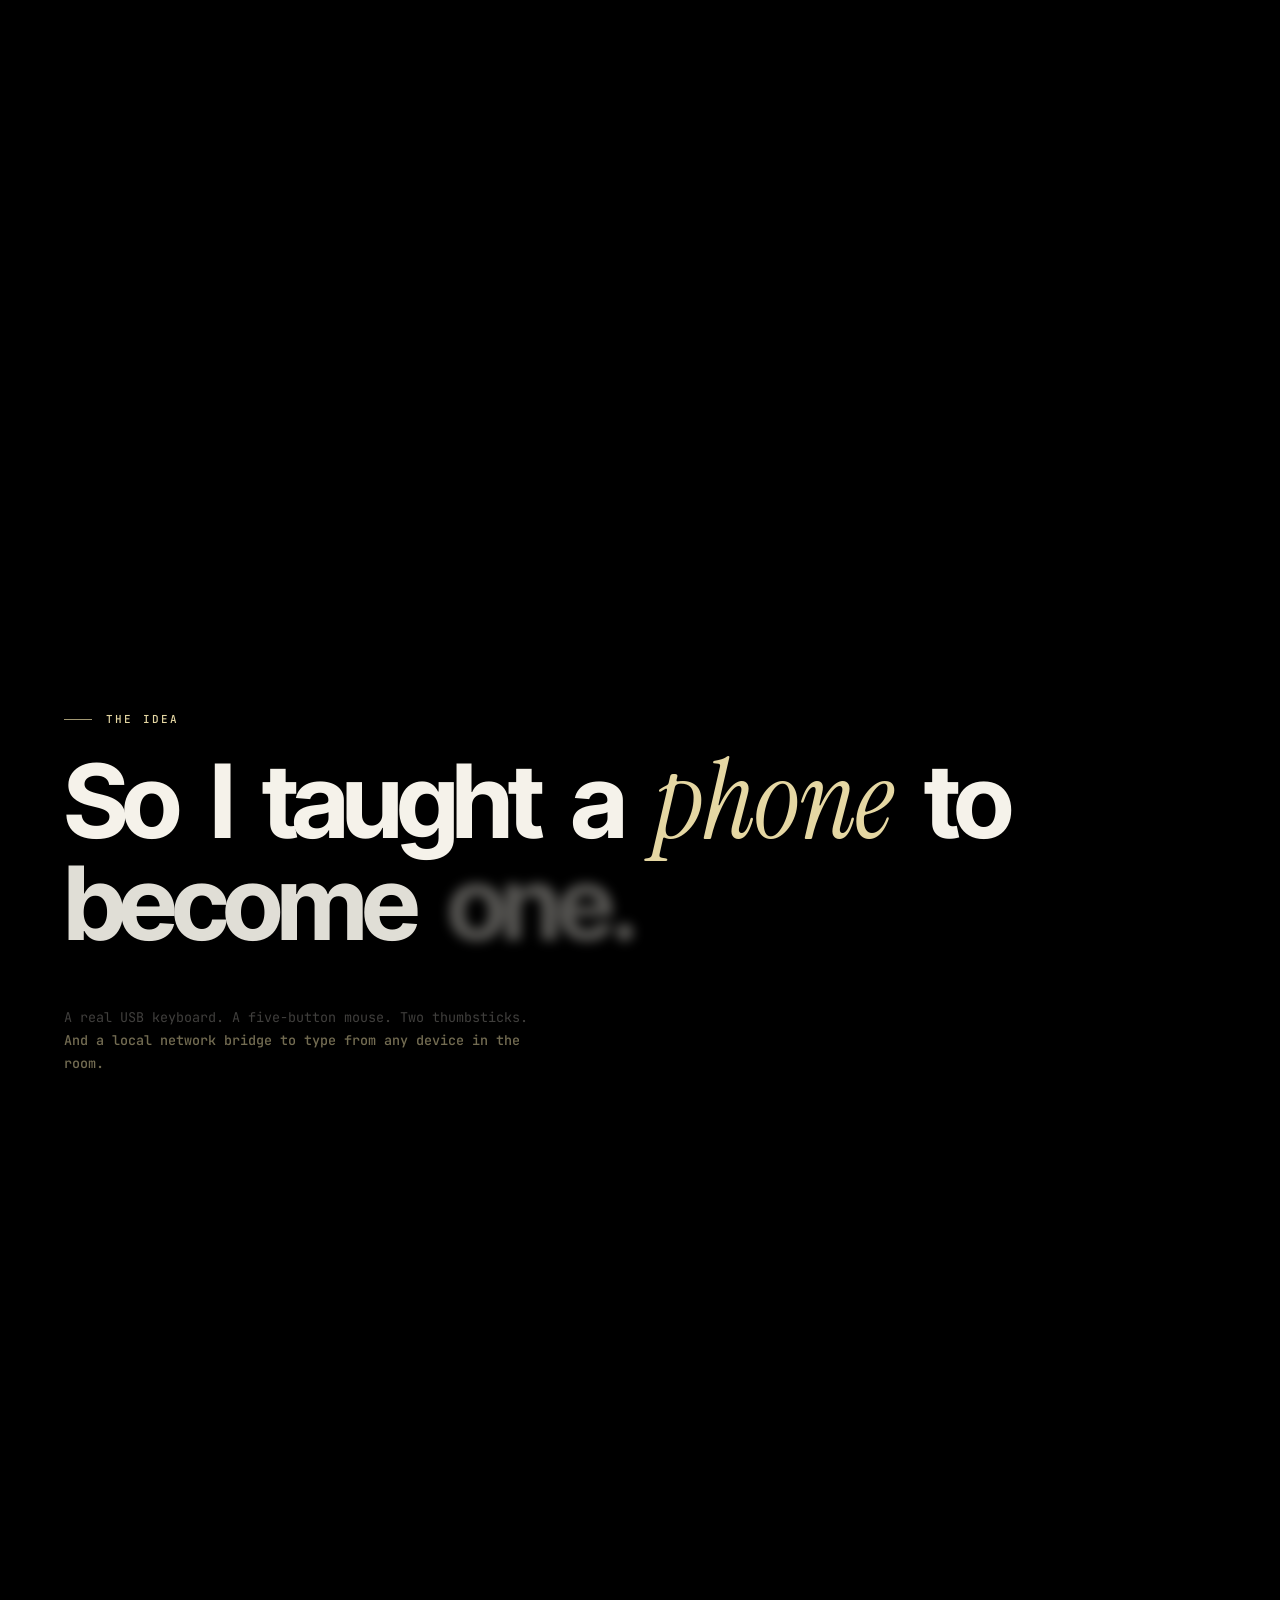
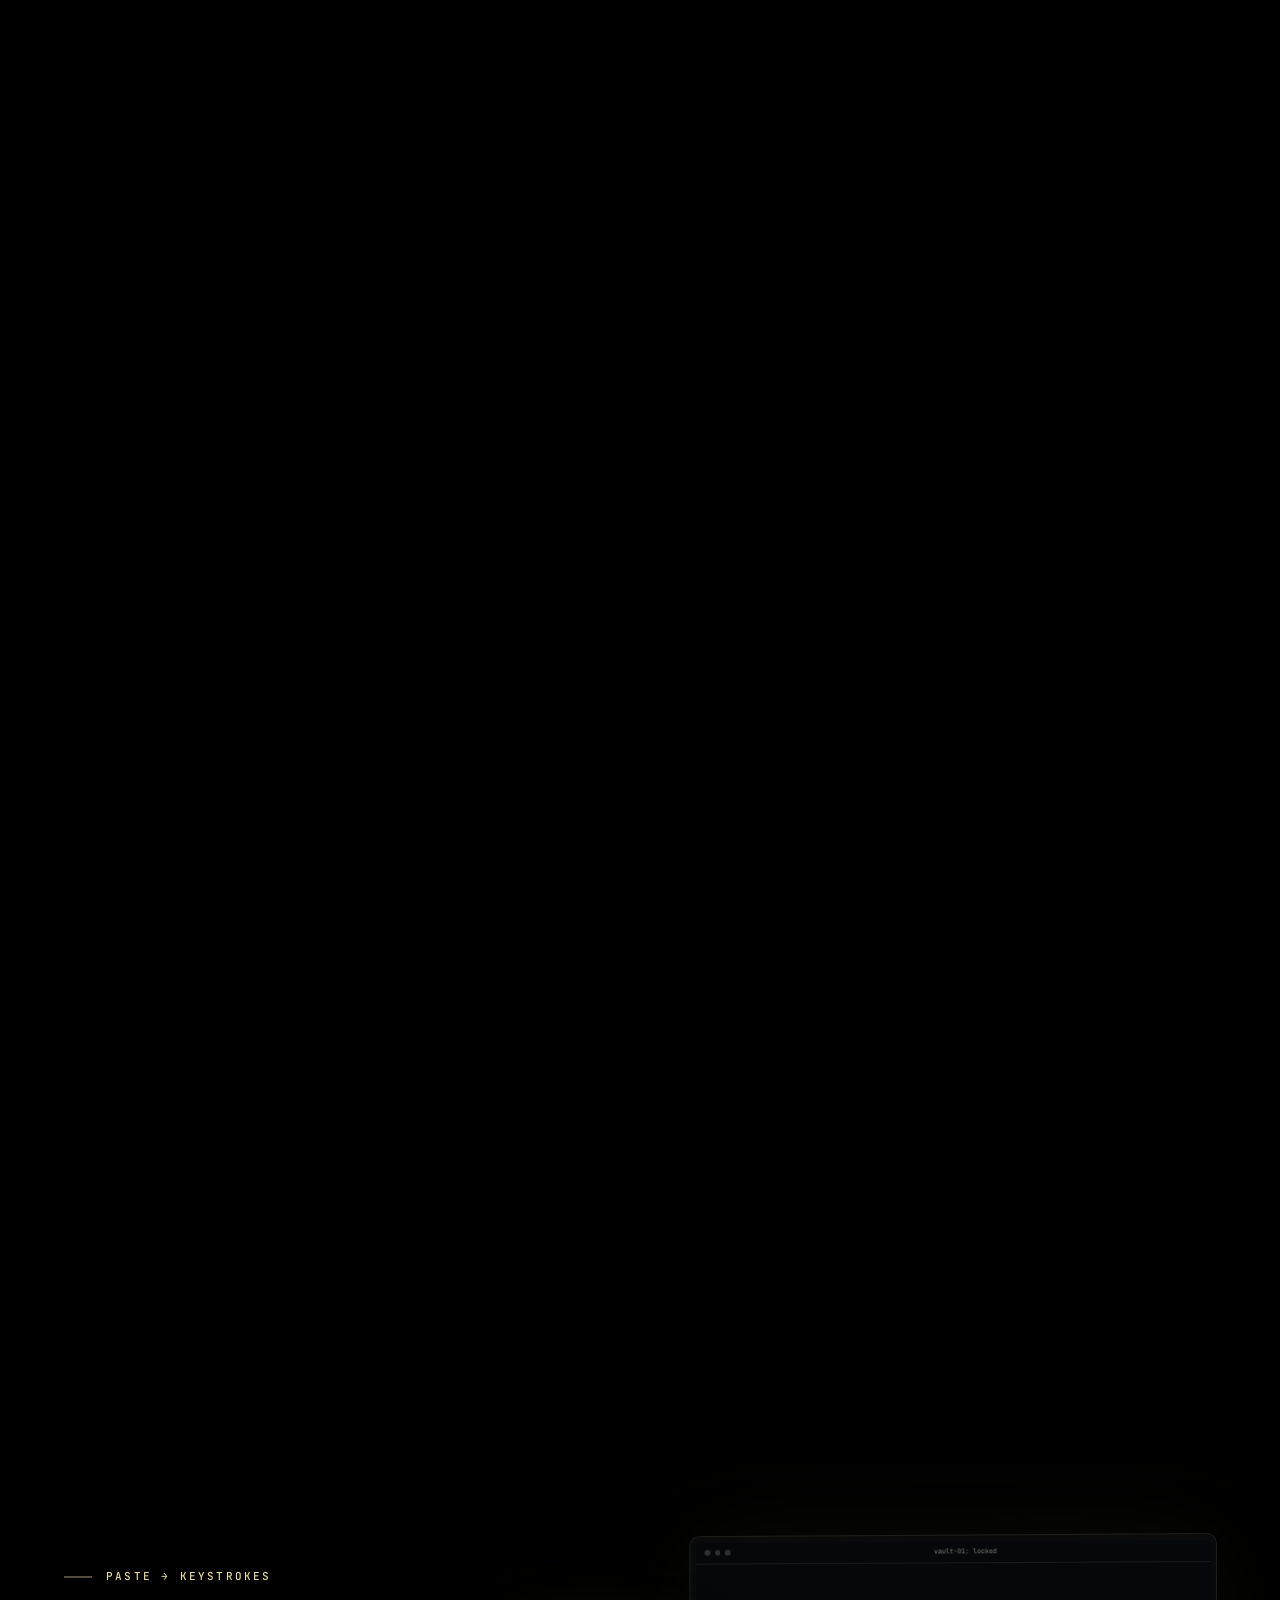
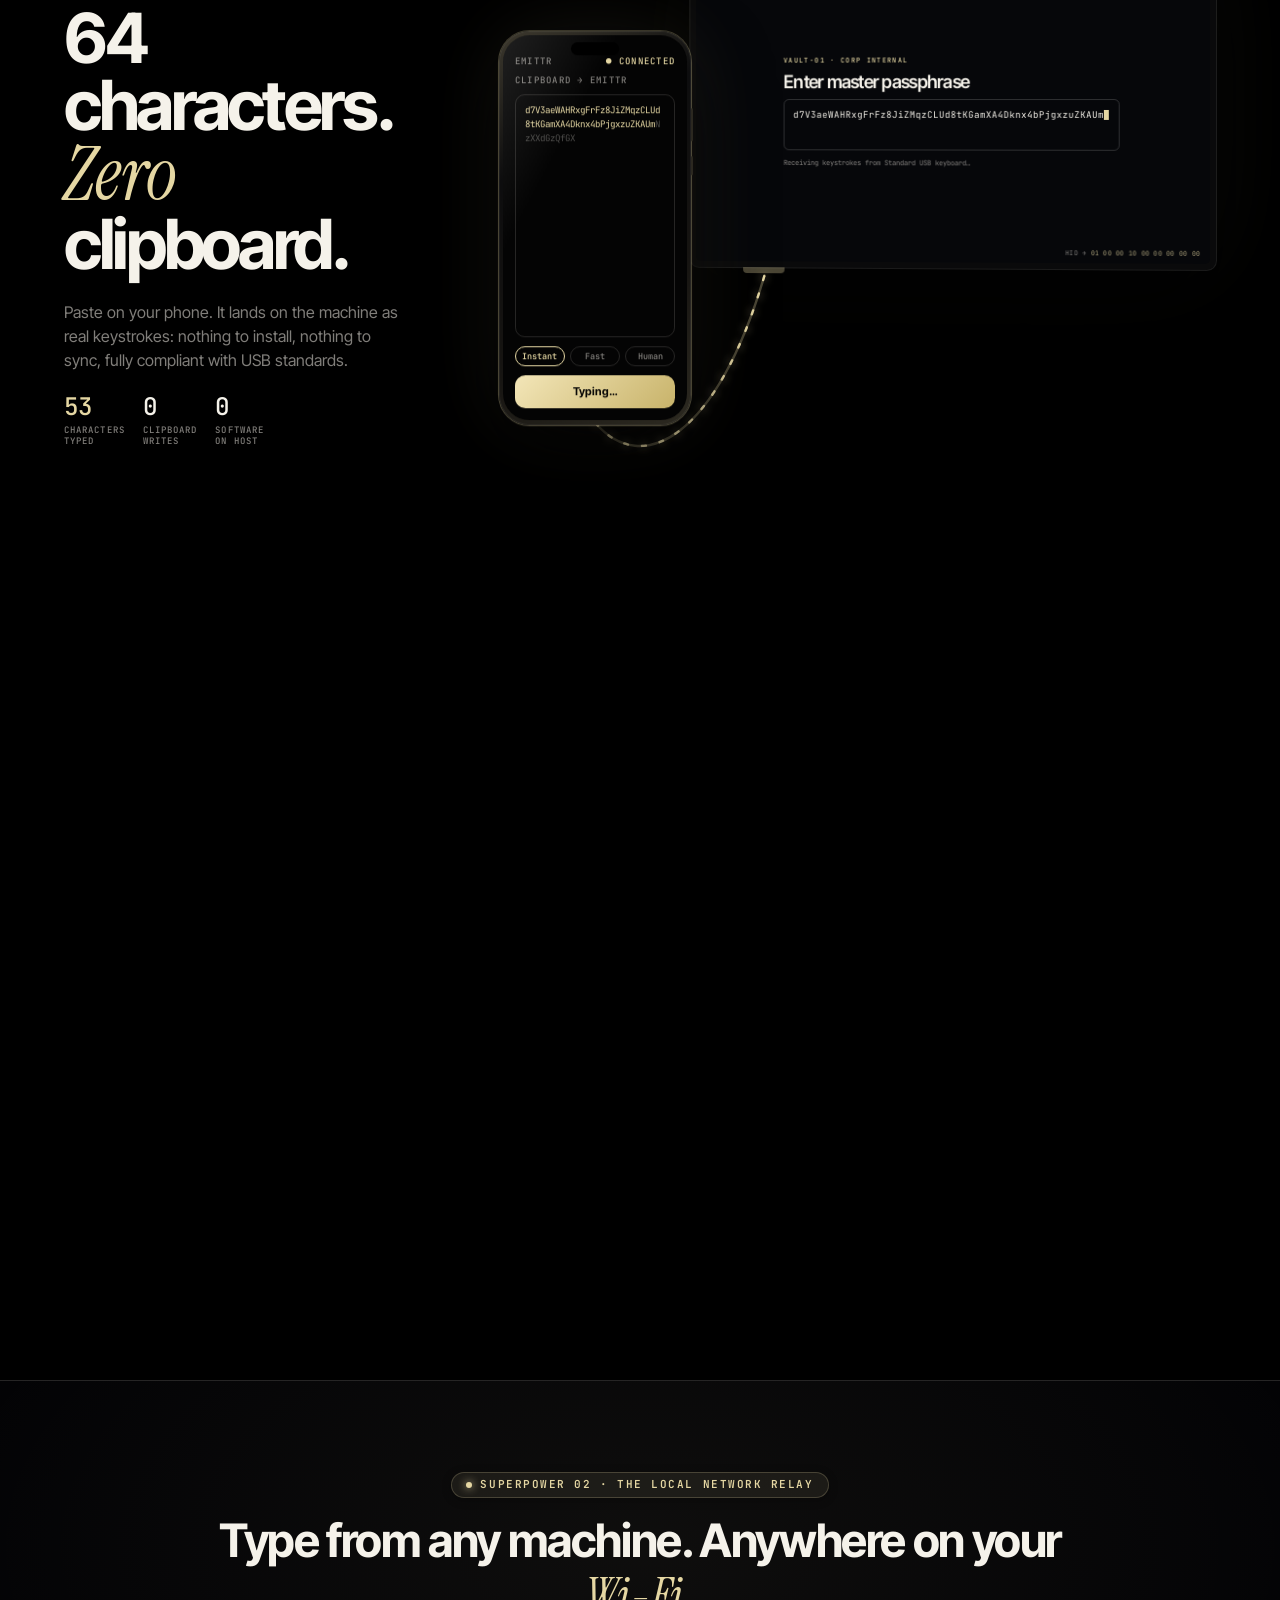
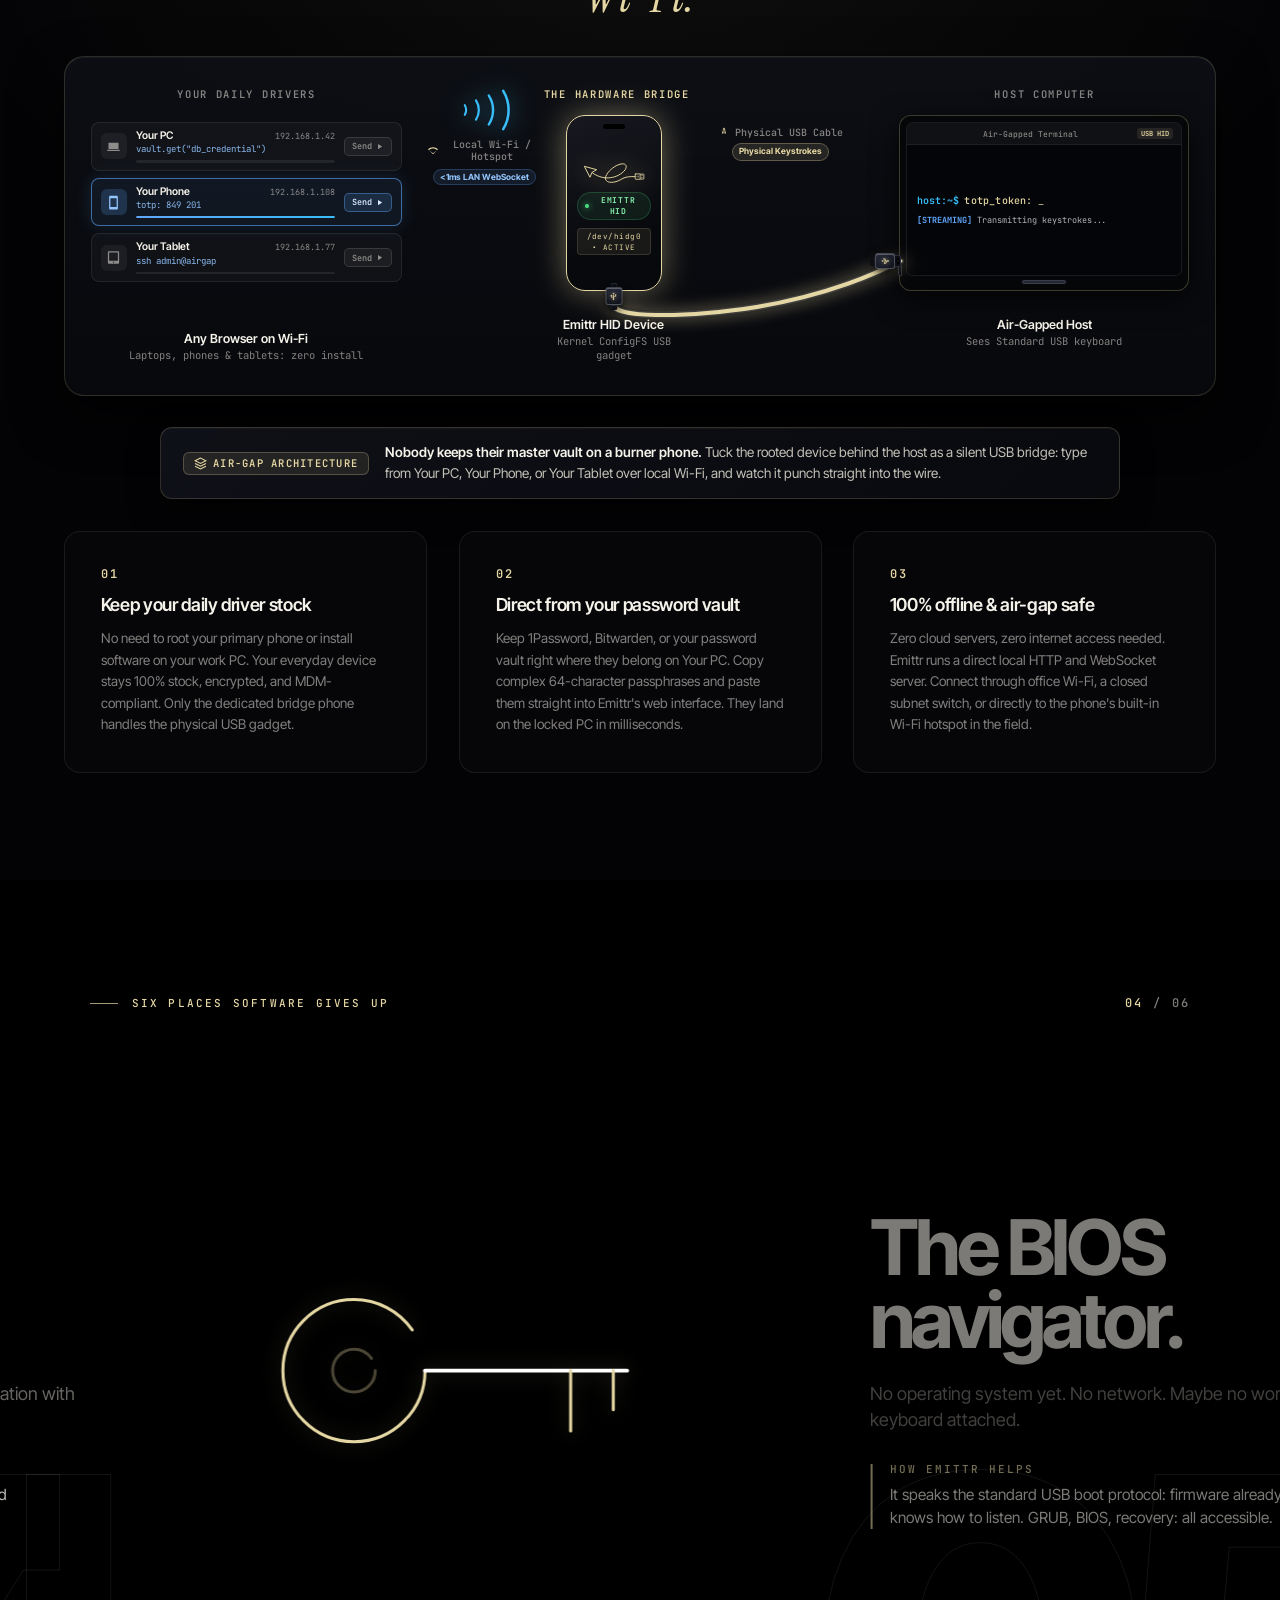
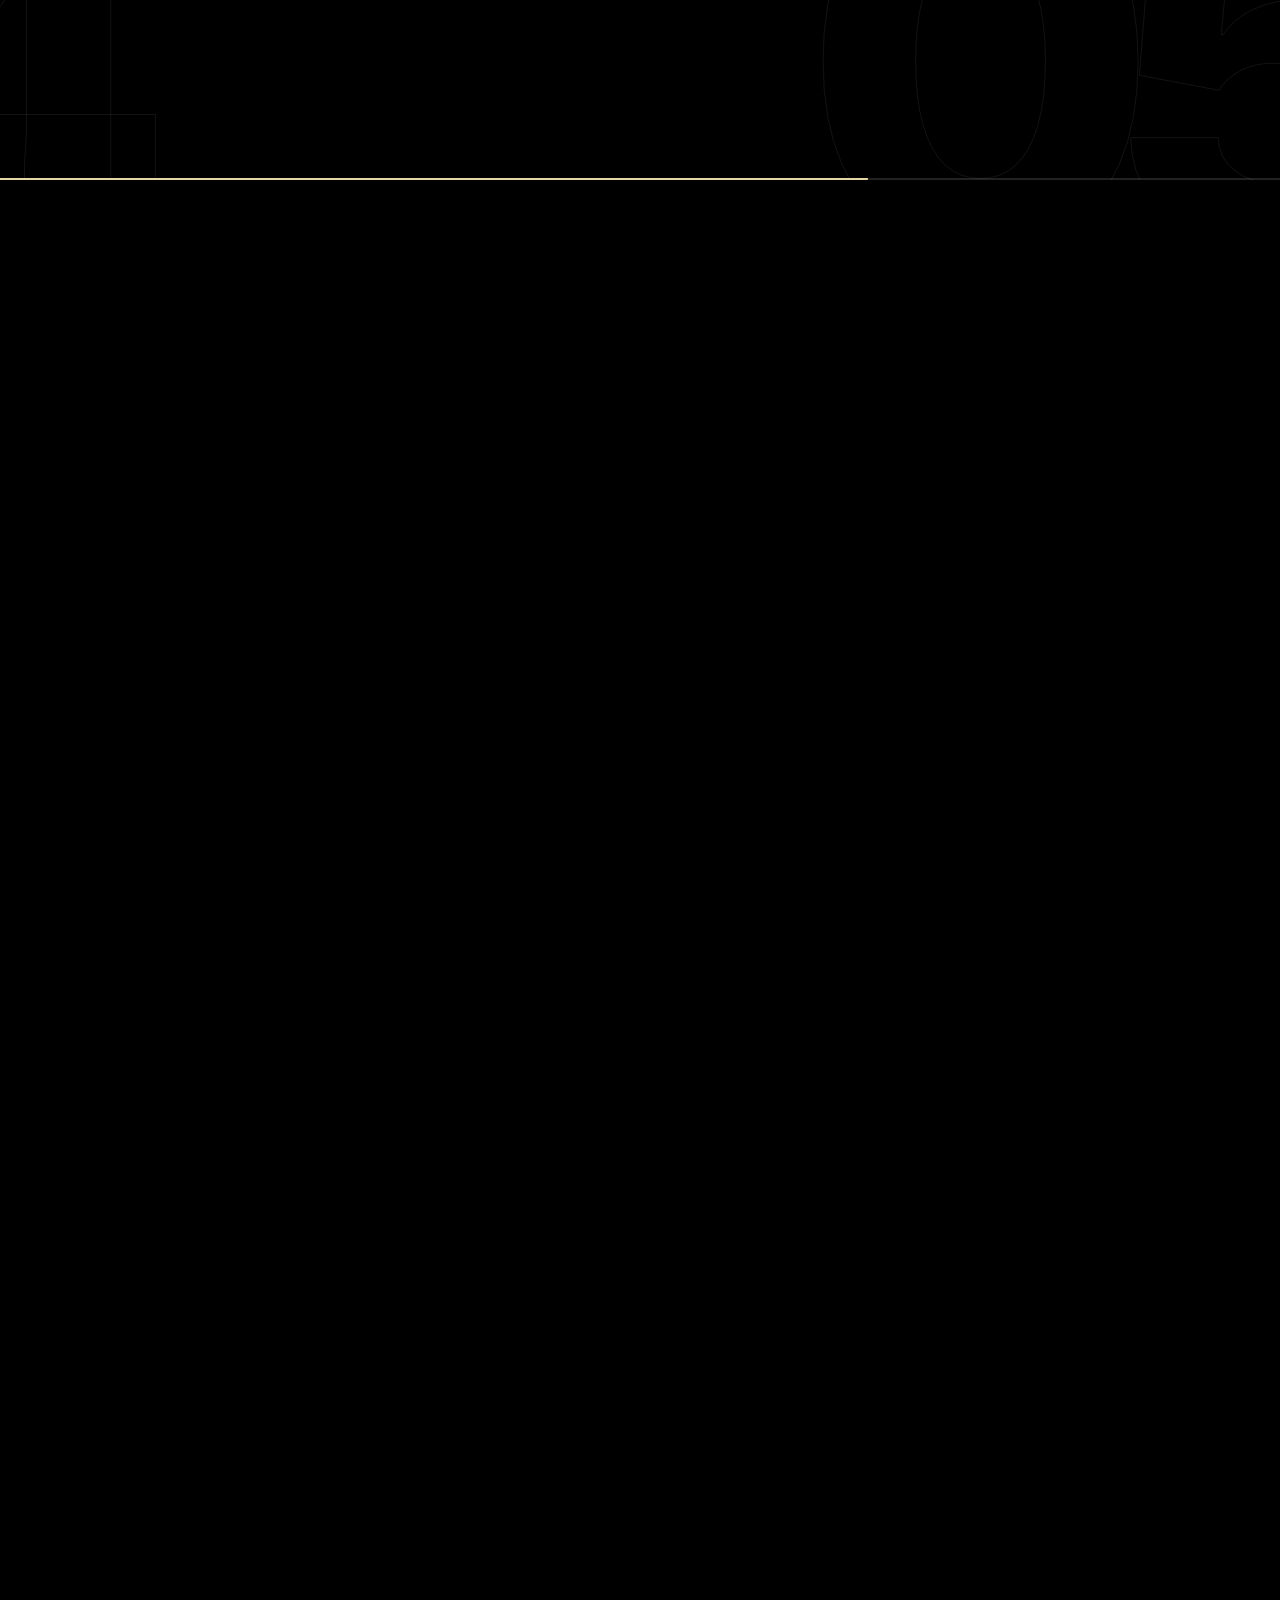
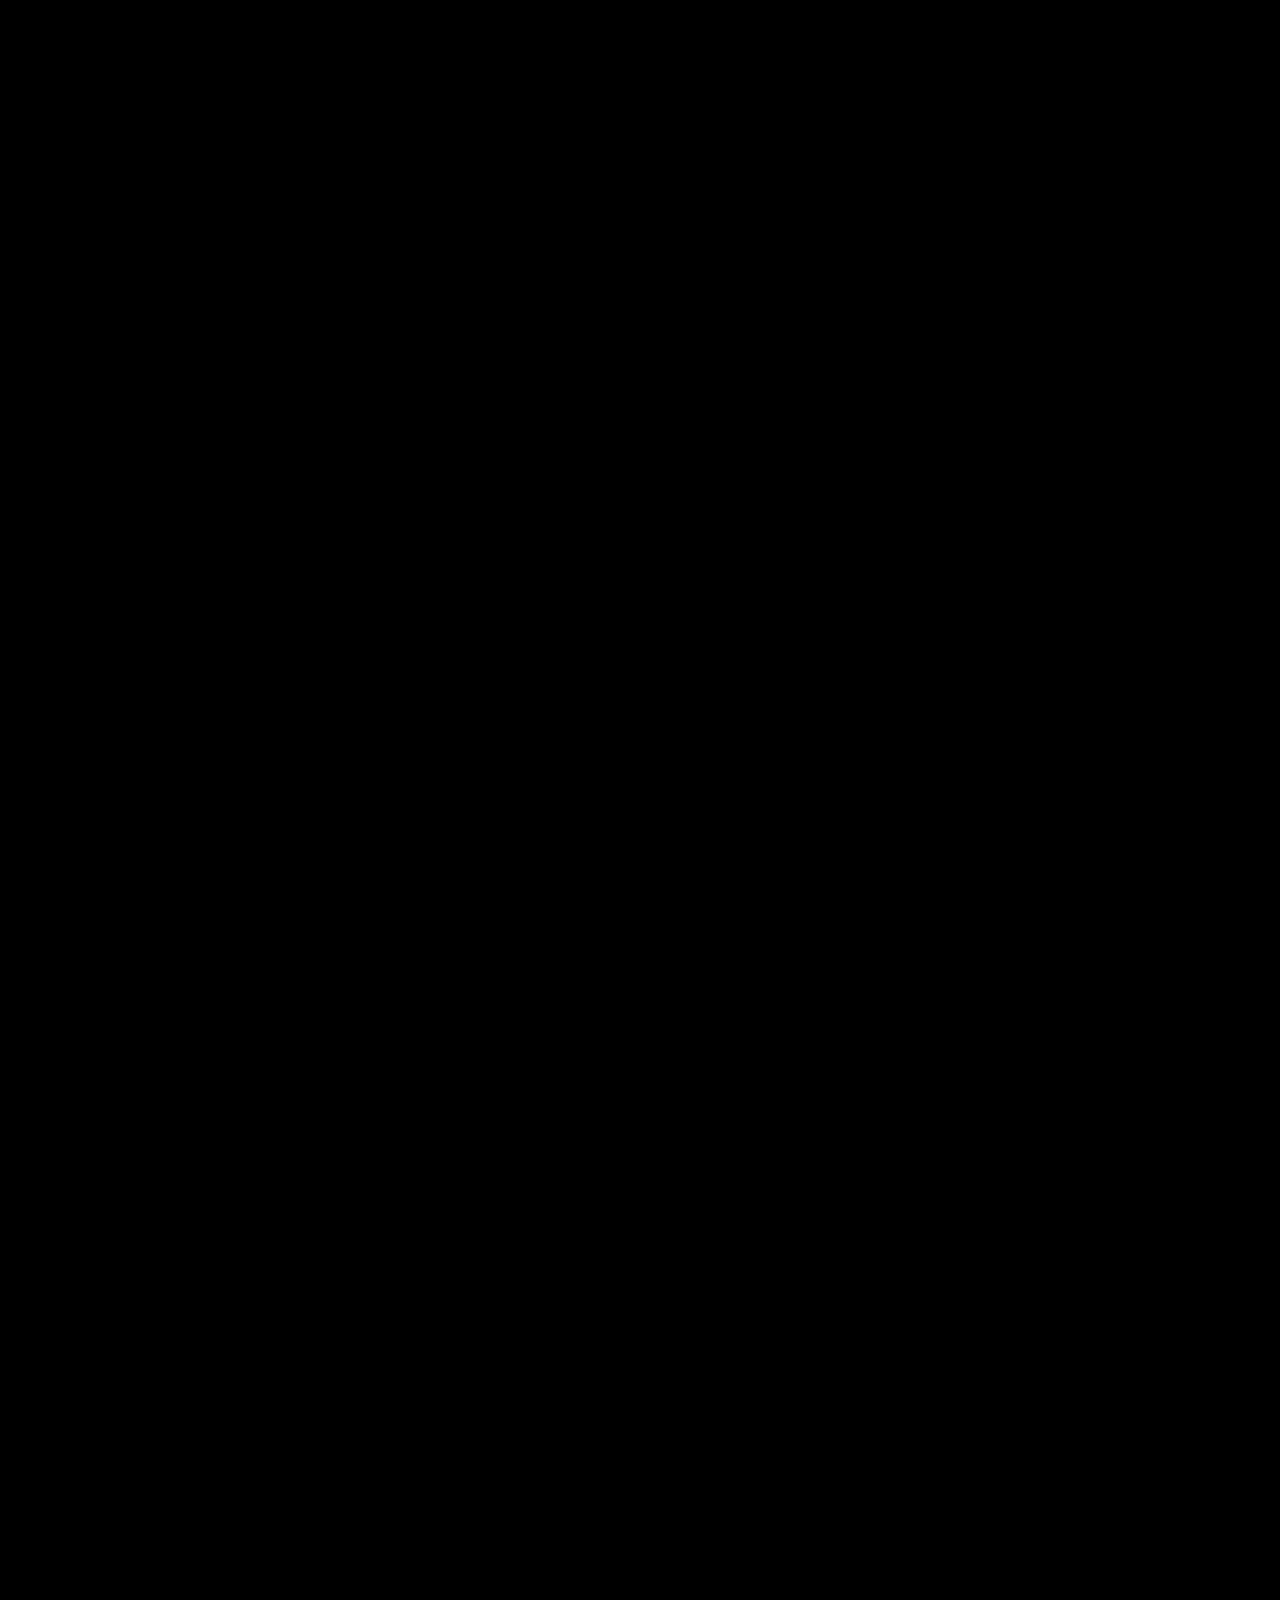
==== commit eee28f49: "feat(landing): make finale logo appear as line-art drawing matching intro - Replaced static logo ima" ====
--- a/docs/index.html
+++ b/docs/index.html
@@ -46,12 +46,15 @@
         filter: none !important
       }
 
-      .hero-cable path {
+      .hero-cable path,
+      .finale-logo .fdr {
         stroke-dashoffset: 0 !important
       }
 
-      .finale-logo {
-        clip-path: none !important
+      .finale-logo .faf,
+      .finale-logo .ffadeg {
+        opacity: 1 !important;
+        transform: none !important
       }
 
       .track {
@@ -907,7 +910,46 @@
     <section class="scene" data-scene="finale" data-label="You're in">
       <div class="track finale-track">
         <div class="stick finale-stick">
-          <img class="finale-logo" id="finaleLogo" src="emittr-logo.svg" alt="Emittr" />
+          <svg class="finale-logo" id="finaleLogo" viewBox="391 289 756 403" aria-label="Emittr" role="img">
+            <g class="fig a" stroke-width="8.5">
+              <path class="faf" pathLength="1" d="M411.5 340.5 L555.5 380 L500.5 412.8 L477.5 466.5 Z" />
+              <path class="fdr wire" pathLength="1"
+                d="M500.5 412.8 C508.0 418.7 515.5 425.3 523.1 430.4 C530.6 435.4 538.1 439.2 545.8 443.2 C553.5 447.2 561.4 451.0 569.4 454.4 C577.4 457.8 585.6 460.9 593.8 463.7 C602.0 466.5 610.4 469.0 618.9 471.1 C627.3 473.2 635.9 474.8 644.5 476.2 C653.1 477.5 661.8 478.5 670.4 479.0 C679.1 479.6 687.9 479.8 696.5 479.4 C705.2 479.1 713.9 478.1 722.5 477.0 C731.2 475.8 739.8 474.4 748.3 472.6 C756.8 470.7 765.2 468.5 773.5 465.9 C781.8 463.3 790.0 460.3 798.0 456.9 C806.1 453.5 813.9 449.8 821.6 445.7 C829.3 441.6 836.9 437.3 844.2 432.6 C851.5 427.8 858.7 422.8 865.4 417.3 C872.2 411.8 878.8 406.1 884.7 399.8 C890.7 393.5 896.6 386.8 901.2 379.5 C905.7 372.2 910.4 364.1 912.1 355.9 C913.8 347.7 914.6 337.4 911.3 330.2 C908.1 323.0 900.1 316.1 892.7 312.6 C885.3 309.1 875.6 309.0 867.0 309.1 C858.4 309.2 849.7 311.2 841.3 313.2 C832.9 315.3 824.6 318.3 816.5 321.5 C808.4 324.7 800.5 328.4 792.8 332.4 C785.1 336.4 777.6 341.0 770.3 345.7 C763.0 350.4 755.9 355.4 749.0 360.7 C742.1 366.0 735.3 371.6 728.9 377.4 C722.4 383.3 716.2 389.4 710.3 395.8 C704.4 402.2 698.7 408.8 693.4 415.7 C688.2 422.6 683.0 429.8 678.6 437.2 C674.2 444.7 669.5 453.1 666.8 460.5 C664.1 467.9 662.3 474.3 662.3 481.5 C662.3 488.7 662.9 496.7 666.8 503.5 C670.7 510.3 678.5 517.5 685.8 522.0 C693.2 526.5 702.3 528.9 711.0 530.8 C719.6 532.6 728.8 533.2 737.6 533.1 C746.5 533.0 755.5 531.7 764.3 530.3 C773.1 528.8 781.9 526.9 790.4 524.5 C799.0 522.0 807.4 518.8 815.6 515.4 C823.8 512.0 832.1 507.9 839.8 503.9 C847.5 499.9 854.0 495.4 862.0 491.3 C870.0 487.2 879.3 482.6 888.0 479.2 C896.7 475.8 905.0 473.0 914.0 470.8 C923.0 468.6 931.8 467.2 942.0 466.1 C952.2 465.0 962.3 464.4 975.0 464.0 C987.7 463.6 1003.7 463.7 1018.0 463.5" />
+            </g>
+            <g class="fig b" stroke-width="8.5">
+              <path class="fdr" pathLength="1"
+                d="M1028.3 431 H1076.5 a6 6 0 0 1 6 6 V490 a6 6 0 0 1 -6 6 H1028.3 a6 6 0 0 1 -6 -6 V437 a6 6 0 0 1 6 -6 Z" />
+              <path class="fdr" pathLength="1" d="M1082.5 433.8 H1122.2 a5 5 0 0 1 5 5 V488.5 a5 5 0 0 1 -5 5 H1082.5" />
+            </g>
+            <g class="ffadeg" fill="currentColor">
+              <rect x="1099" y="447" width="10.5" height="10.5" rx="1.5" />
+              <rect x="1099" y="468.5" width="10.5" height="10.5" rx="1.5" />
+              <g transform="translate(1054.5 463.5) scale(0.72) translate(-1054.5 -463.5)">
+                <circle cx="1034.5" cy="463.5" r="4" />
+                <path d="M1075 463.5 L1066 458.3 V468.7 Z" />
+                <circle cx="1057.5" cy="450.5" r="3.3" />
+                <rect x="1058" y="473.2" width="6.6" height="6.6" />
+                <g fill="none" stroke="currentColor" stroke-width="2.8" stroke-linecap="round" stroke-linejoin="round">
+                  <path d="M1034.5 463.5 H1067" />
+                  <path d="M1040.5 463.5 L1048 450.5 H1057" />
+                  <path d="M1046 463.5 L1053.5 476.5 H1059" />
+                </g>
+              </g>
+            </g>
+            <defs>
+              <clipPath id="fcap">
+                <rect x="500" y="614" width="530" height="58" />
+              </clipPath>
+            </defs>
+            <g class="fig c" clip-path="url(#fcap)" stroke-width="8" stroke-linecap="butt" stroke-linejoin="miter">
+              <path class="fdr" pathLength="1" d="M562 618 H519 V668 H562 M519 643 H557" />
+              <path class="fdr" pathLength="1" d="M613 676 V618 L641 652 L669 618 V676" />
+              <path class="fdr" pathLength="1" d="M726 614 V672" />
+              <path class="fdr" pathLength="1" d="M772 618 H825 M798.5 618 V672" />
+              <path class="fdr" pathLength="1" d="M860 618 H913 M886.5 618 V672" />
+              <path class="fdr" pathLength="1" d="M958 676 V618 H989 A13.5 13.5 0 0 1 989 645 H958 M988 645 L1011 676" />
+            </g>
+          </svg>
           <h2 class="finale-h"><span>Got a phone. Got a cable.</span><span><em>You're in.</em></span></h2>
           <div class="finale-links" id="finaleLinks">
             <a class="big-link" href="docs.html">Read the docs <i>→</i></a>
--- a/docs/landing.css
+++ b/docs/landing.css
@@ -2506,17 +2506,24 @@
   height: 100%;
   display: flex;
   will-change: transform;
+  transform: translate3d(0, 0, 0);
+  backface-visibility: hidden;
 }
 
 .mission {
   position: relative;
   flex: 0 0 100vw;
+  width: 100vw;
   height: 100%;
   display: grid;
   grid-template-columns: minmax(0, 1.12fr) minmax(0, 0.88fr);
   align-items: center;
   gap: 4vw;
   padding: 9vh clamp(24px, 7vw, 120px) 0;
+  box-sizing: border-box;
+  contain: content;
+  transform: translateZ(0);
+  backface-visibility: hidden;
 }
 
 .m-num {
@@ -2528,10 +2535,11 @@
   line-height: 0.78;
   letter-spacing: -0.09em;
   color: transparent;
-  -webkit-text-stroke: 1px rgba(245, 242, 234, 0.075);
+  -webkit-text-stroke: 1px rgba(245, 242, 234, 0.08);
   pointer-events: none;
   user-select: none;
-  will-change: transform;
+  transform: translateZ(0);
+  z-index: 0;
 }
 
 .m-copy {
@@ -2583,6 +2591,7 @@
   width: 100%;
   max-height: 54vh;
   overflow: visible;
+  filter: drop-shadow(0 0 10px rgba(229, 215, 163, 0.25));
 }
 
 .m-art .d {
@@ -2598,7 +2607,6 @@
 .m-art .d.wire {
   stroke: #fff;
   stroke-width: 2.2;
-  filter: drop-shadow(0 0 8px rgba(229, 215, 163, 0.8));
 }
 
 .m-art .d.soft {
@@ -3083,12 +3091,41 @@
 }
 
 .finale-logo {
-  width: auto;
-  height: min(40vh, 46vw);
-  max-width: 86vw;
-  clip-path: inset(0 100% 0 0);
-  -webkit-clip-path: inset(0 100% 0 0);
+  width: min(560px, 86vw);
+  height: auto;
+  max-height: min(40vh, 46vw);
+  overflow: visible;
+  color: var(--gold);
   filter: drop-shadow(0 0 50px rgba(229, 215, 163, 0.25));
+}
+
+.finale-logo .fig {
+  fill: none;
+  stroke: currentColor;
+  stroke-linecap: round;
+  stroke-linejoin: round;
+}
+
+.finale-logo .fig.c {
+  stroke-linecap: butt;
+  stroke-linejoin: miter;
+}
+
+.finale-logo .fdr {
+  stroke-dasharray: 1 2;
+  stroke-dashoffset: 1;
+}
+
+.finale-logo .faf {
+  opacity: 0;
+  transform-box: fill-box;
+  transform-origin: 50% 50%;
+  stroke-dasharray: 1 2;
+  stroke-dashoffset: 1;
+}
+
+.finale-logo .ffadeg {
+  opacity: 0;
 }
 
 .finale-h {
@@ -3354,8 +3391,17 @@
   transition: none;
 }
 
-html.rm .hero-cable path {
+html.rm .hero-cable path,
+html.rm .finale-logo .fdr,
+html.rm .finale-logo .faf {
   stroke-dashoffset: 0;
+  transition: none;
+}
+
+html.rm .finale-logo .faf,
+html.rm .finale-logo .ffadeg {
+  opacity: 1;
+  transform: none;
   transition: none;
 }
 
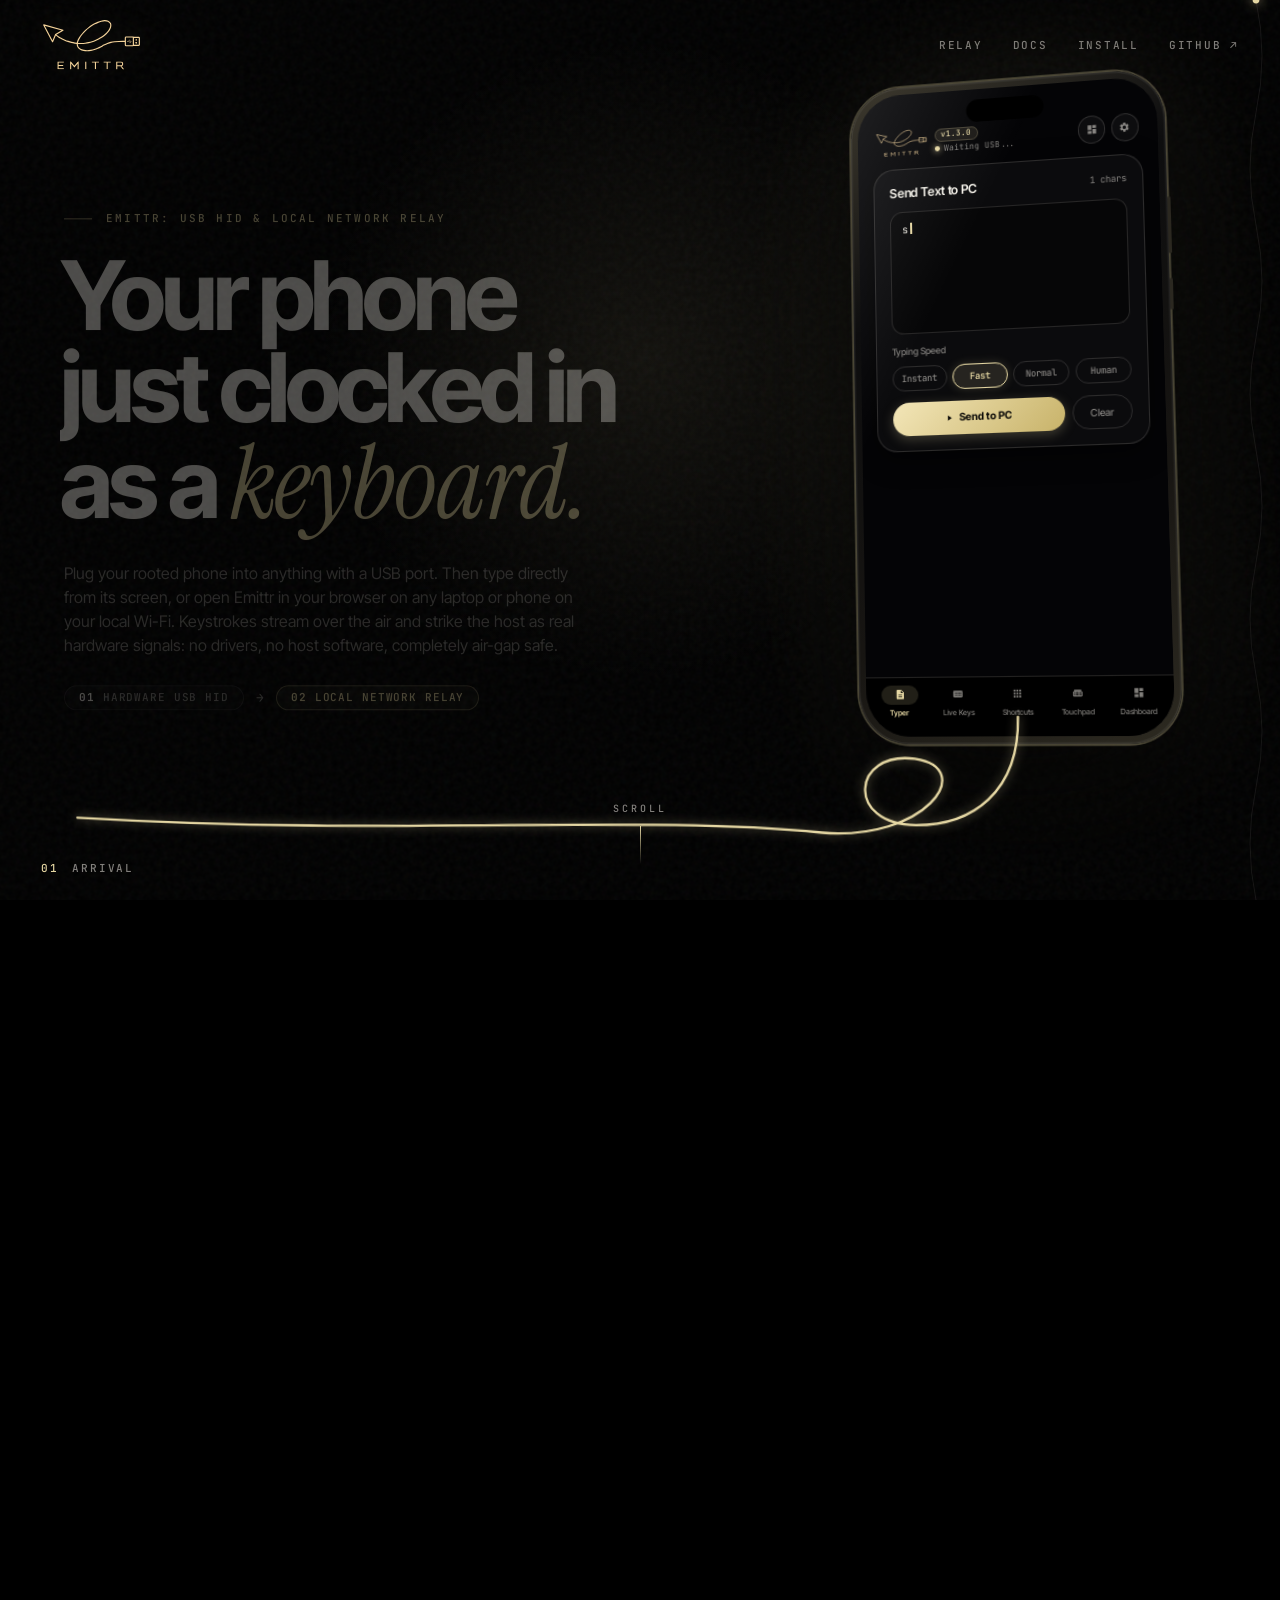
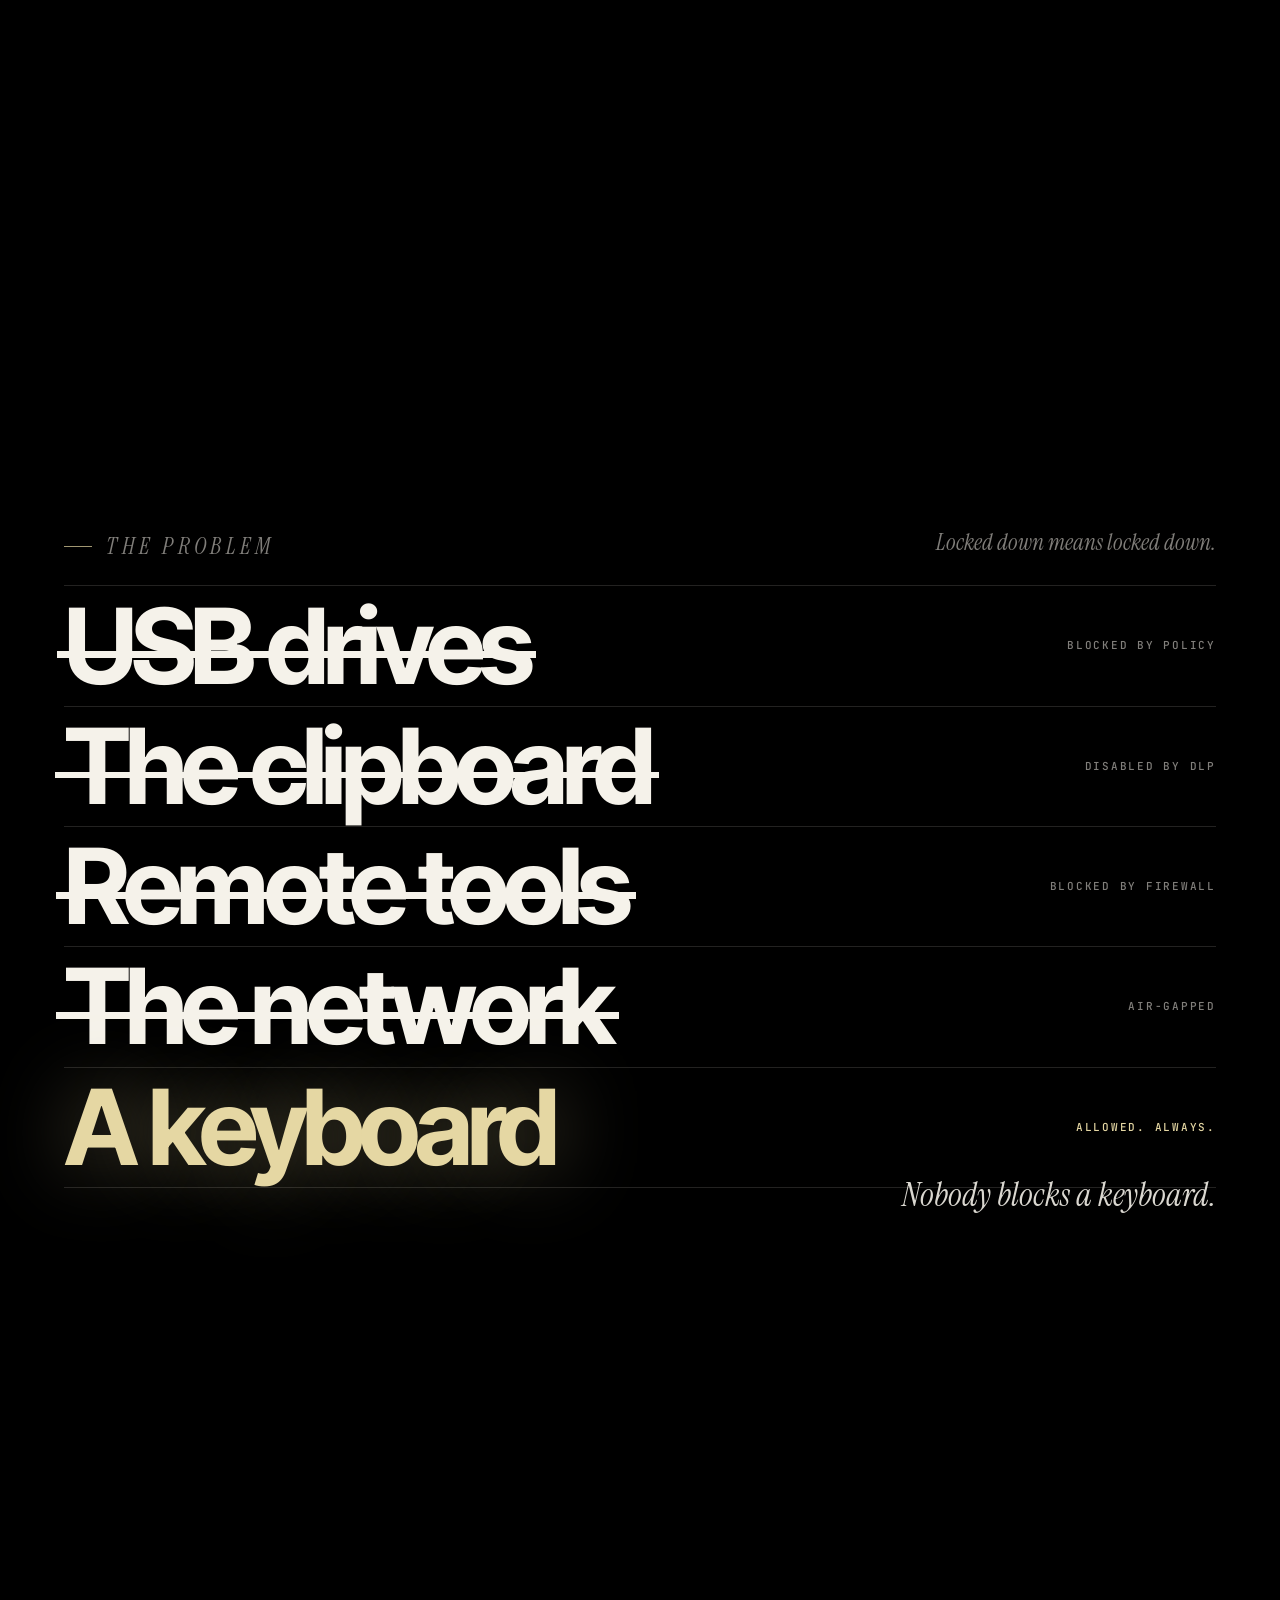
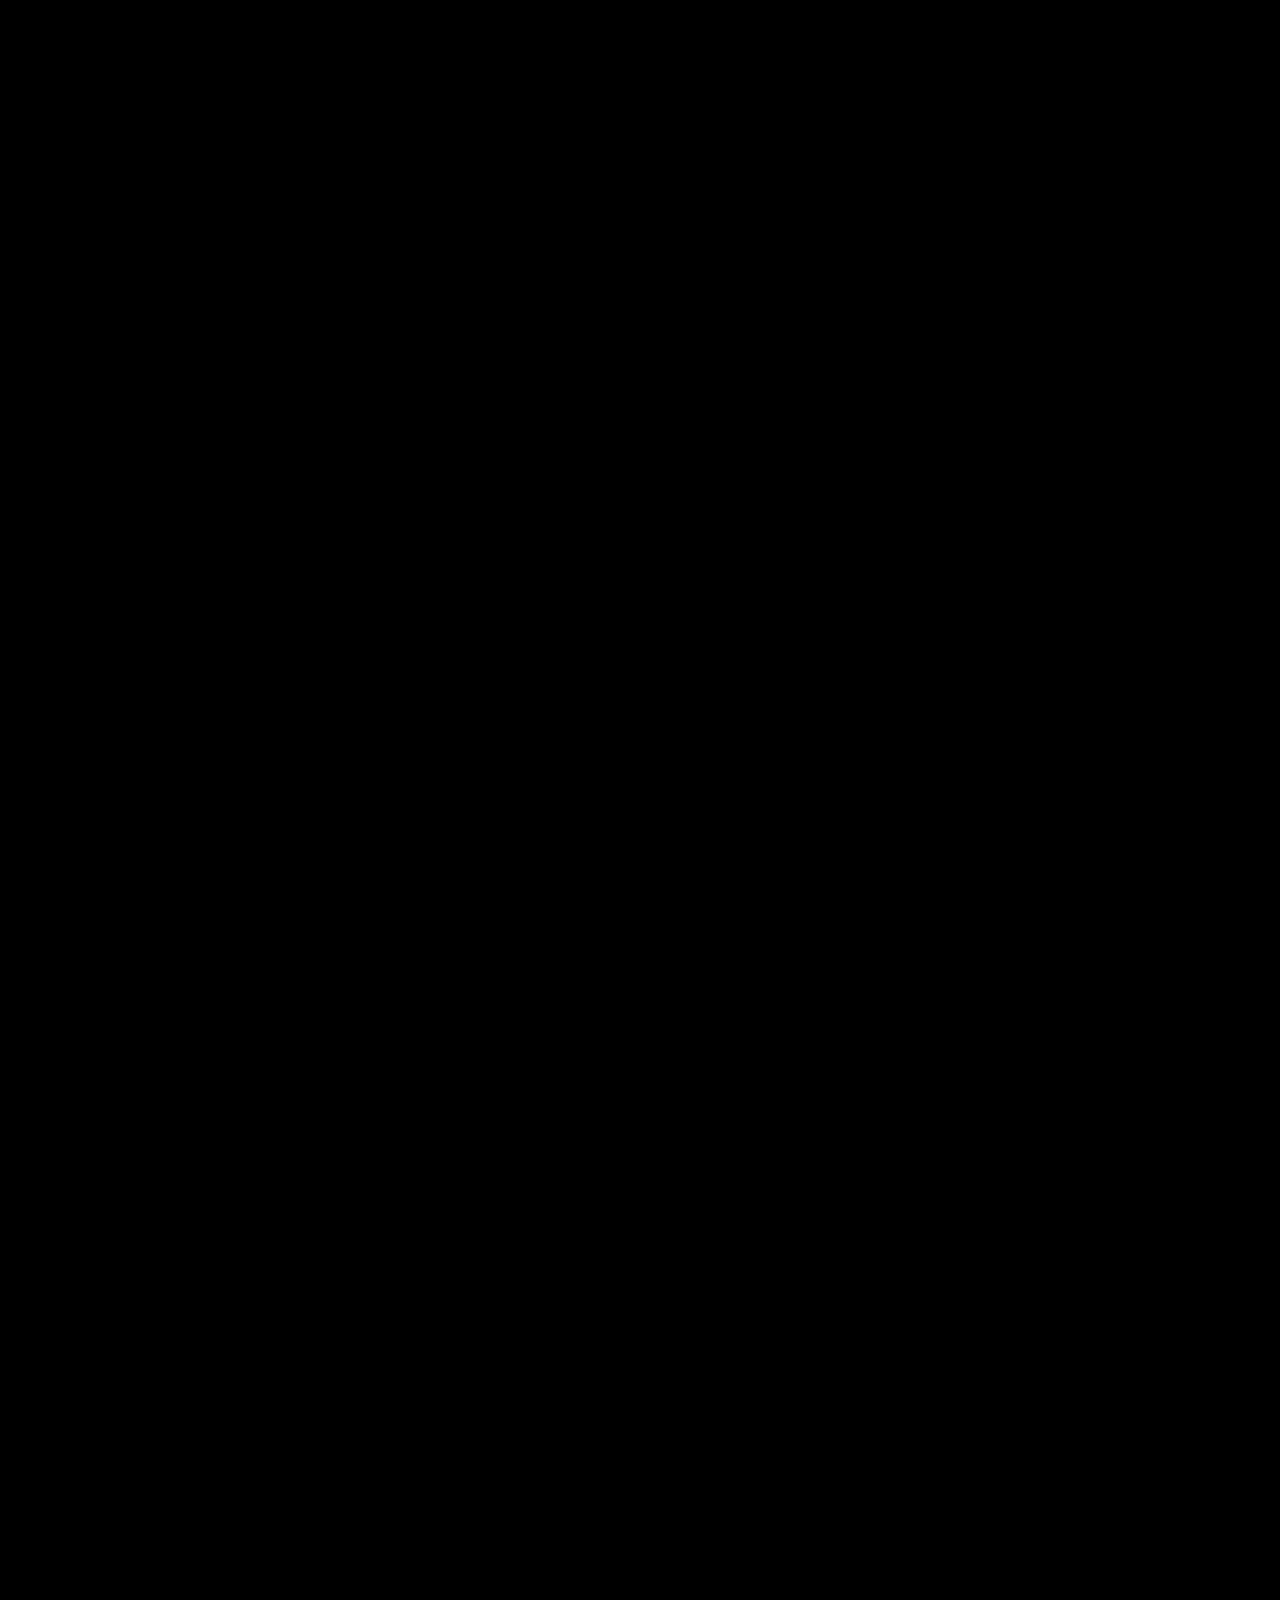
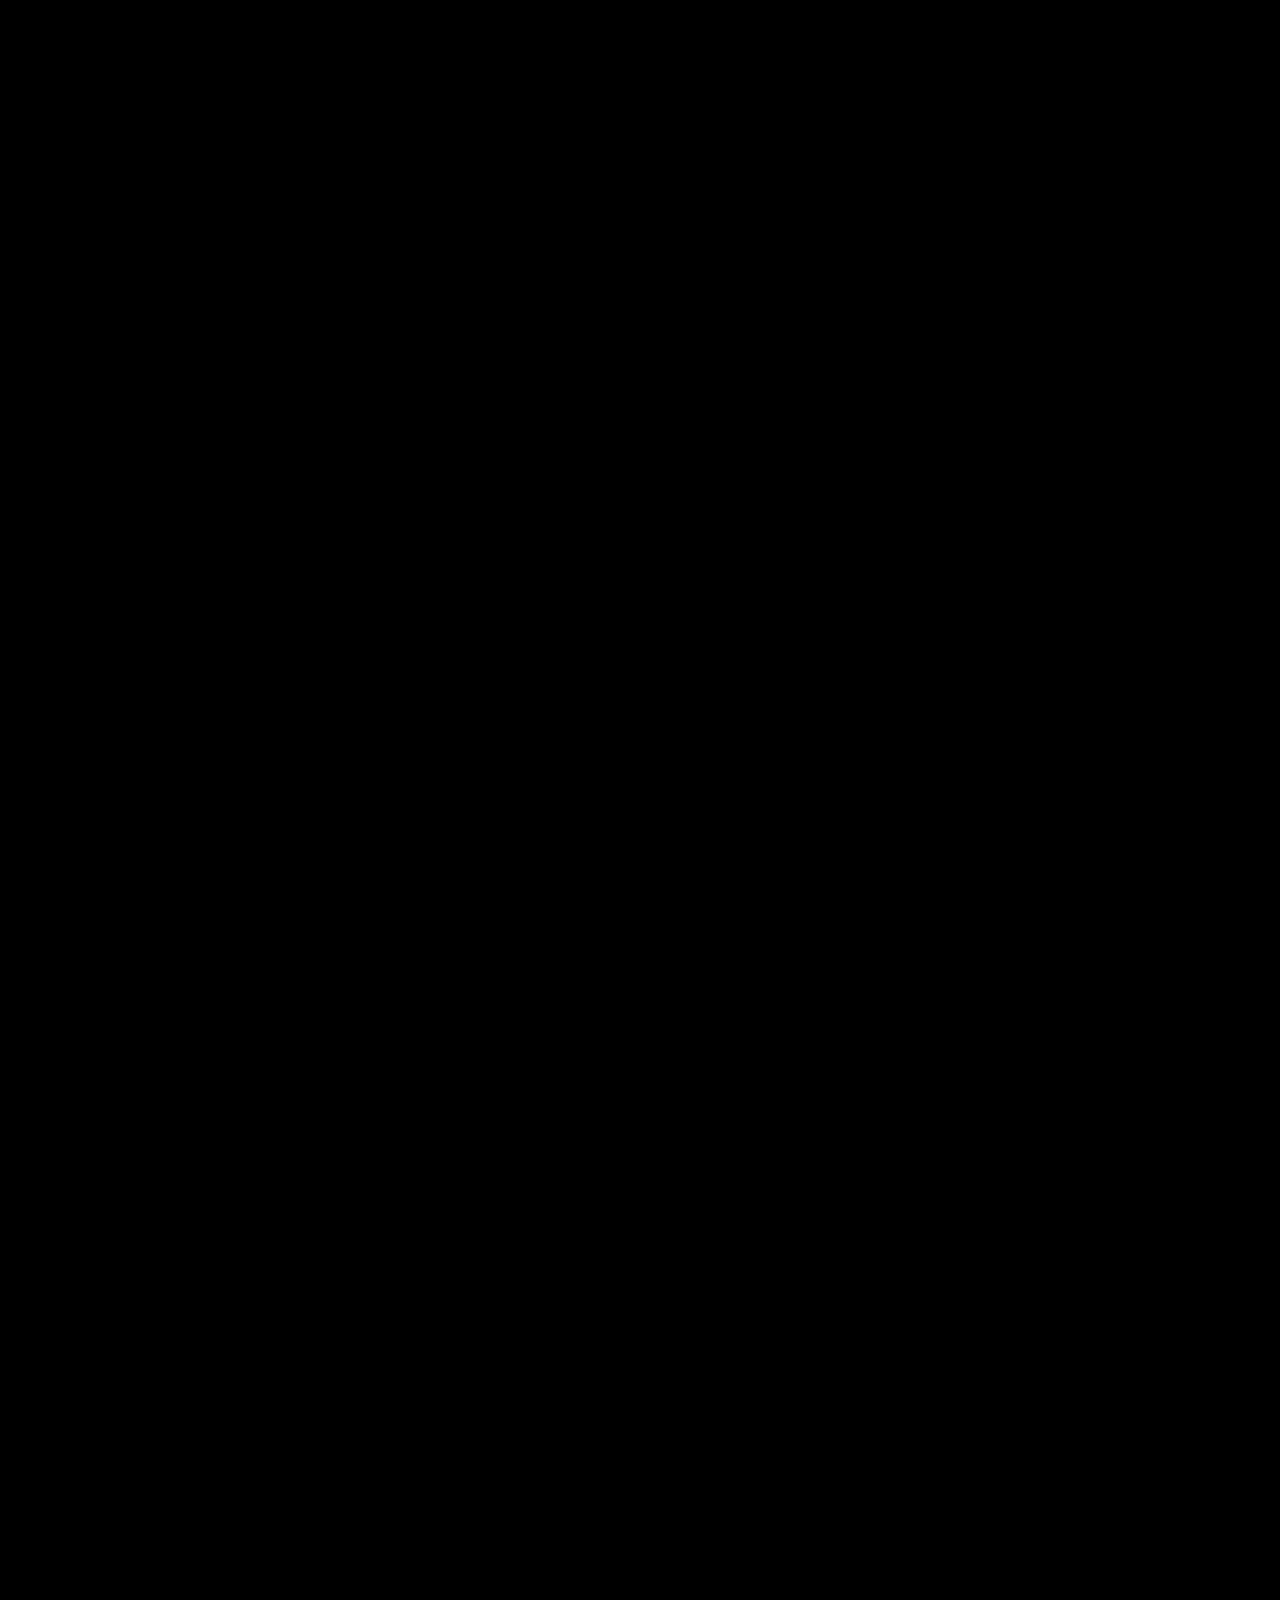
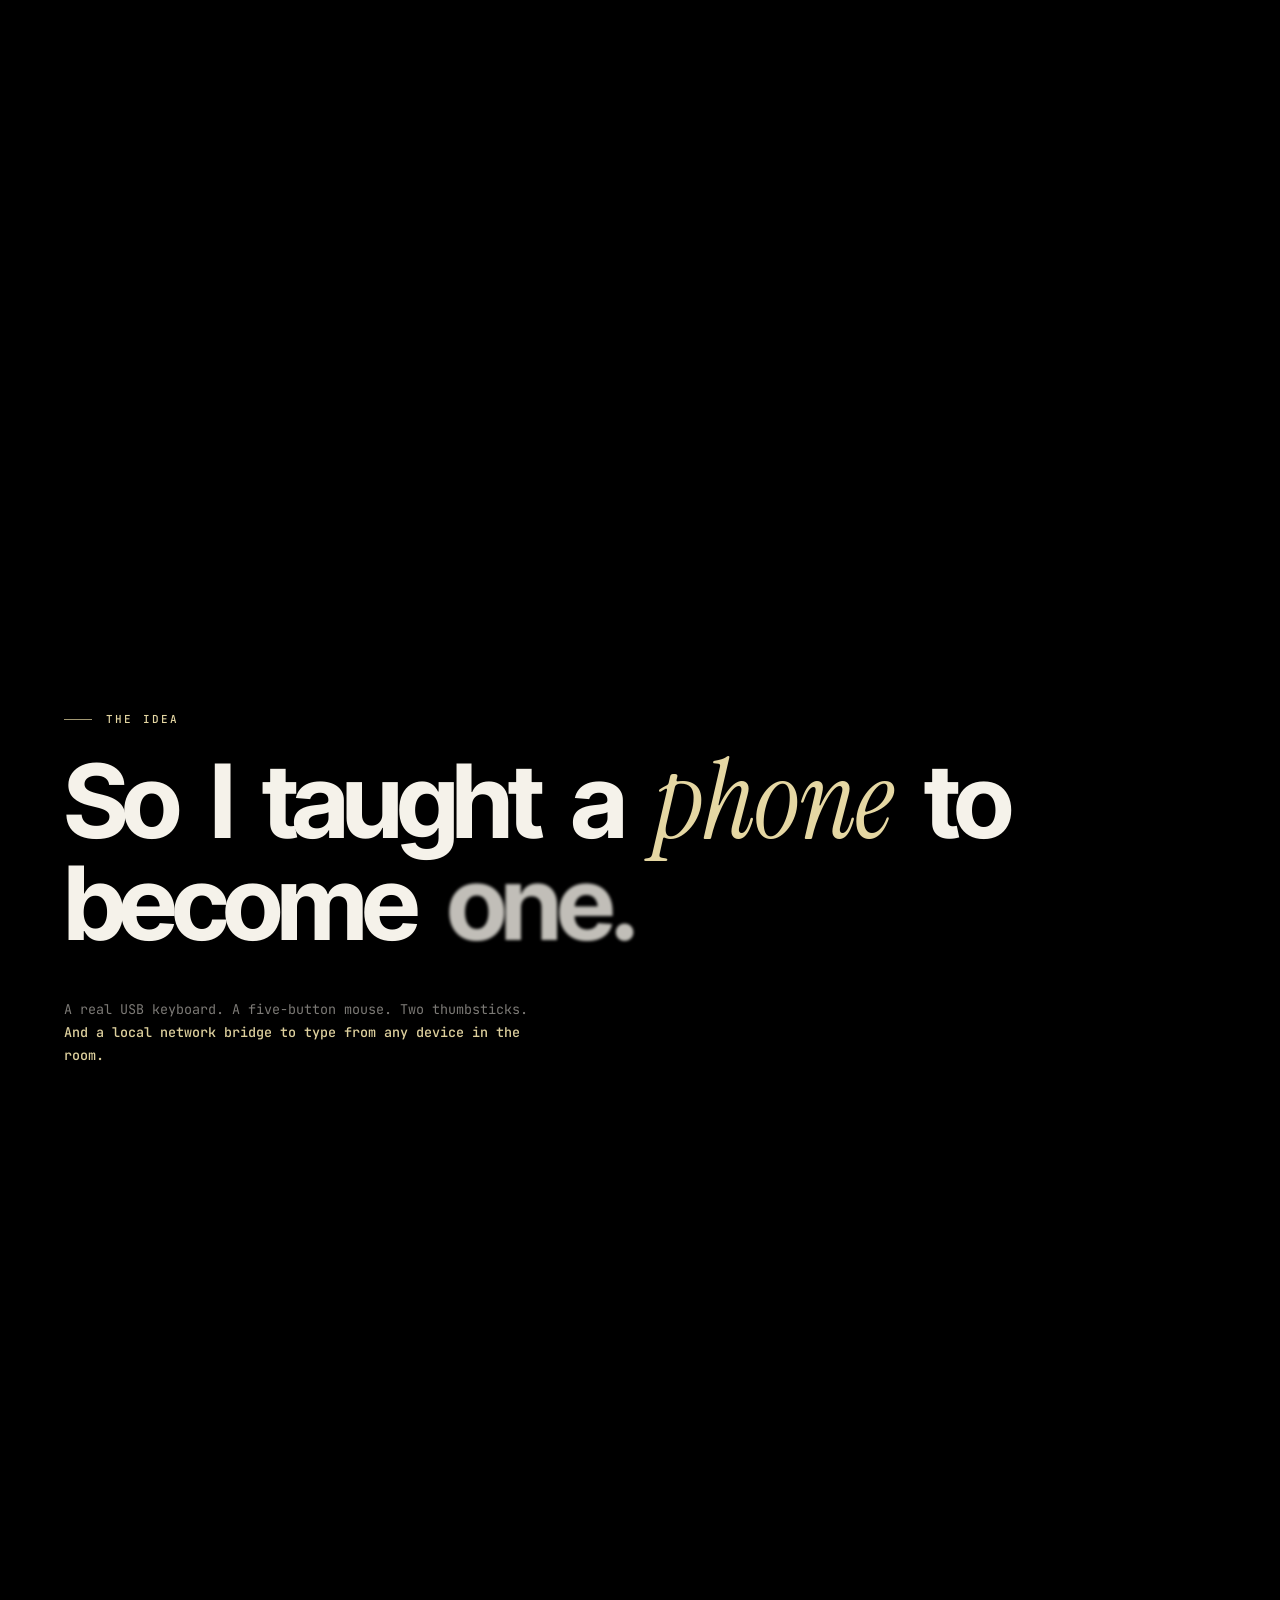
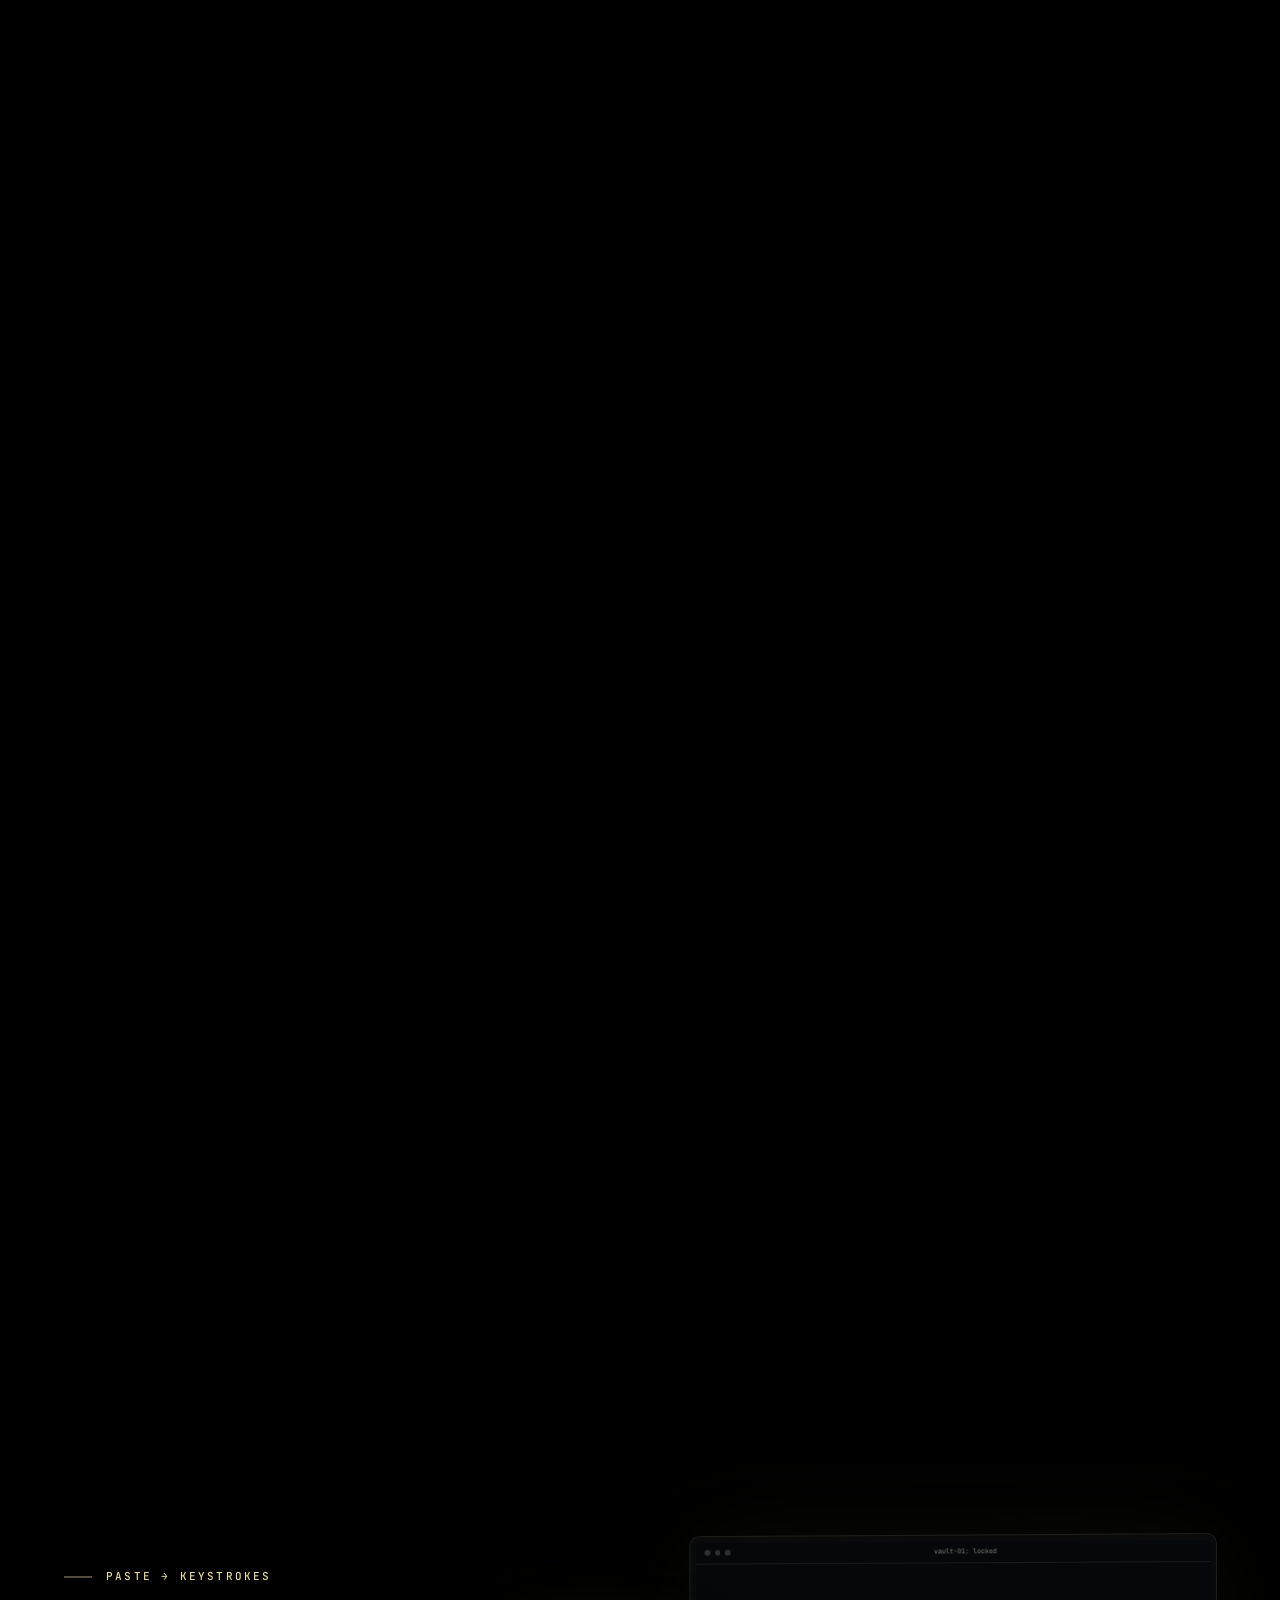
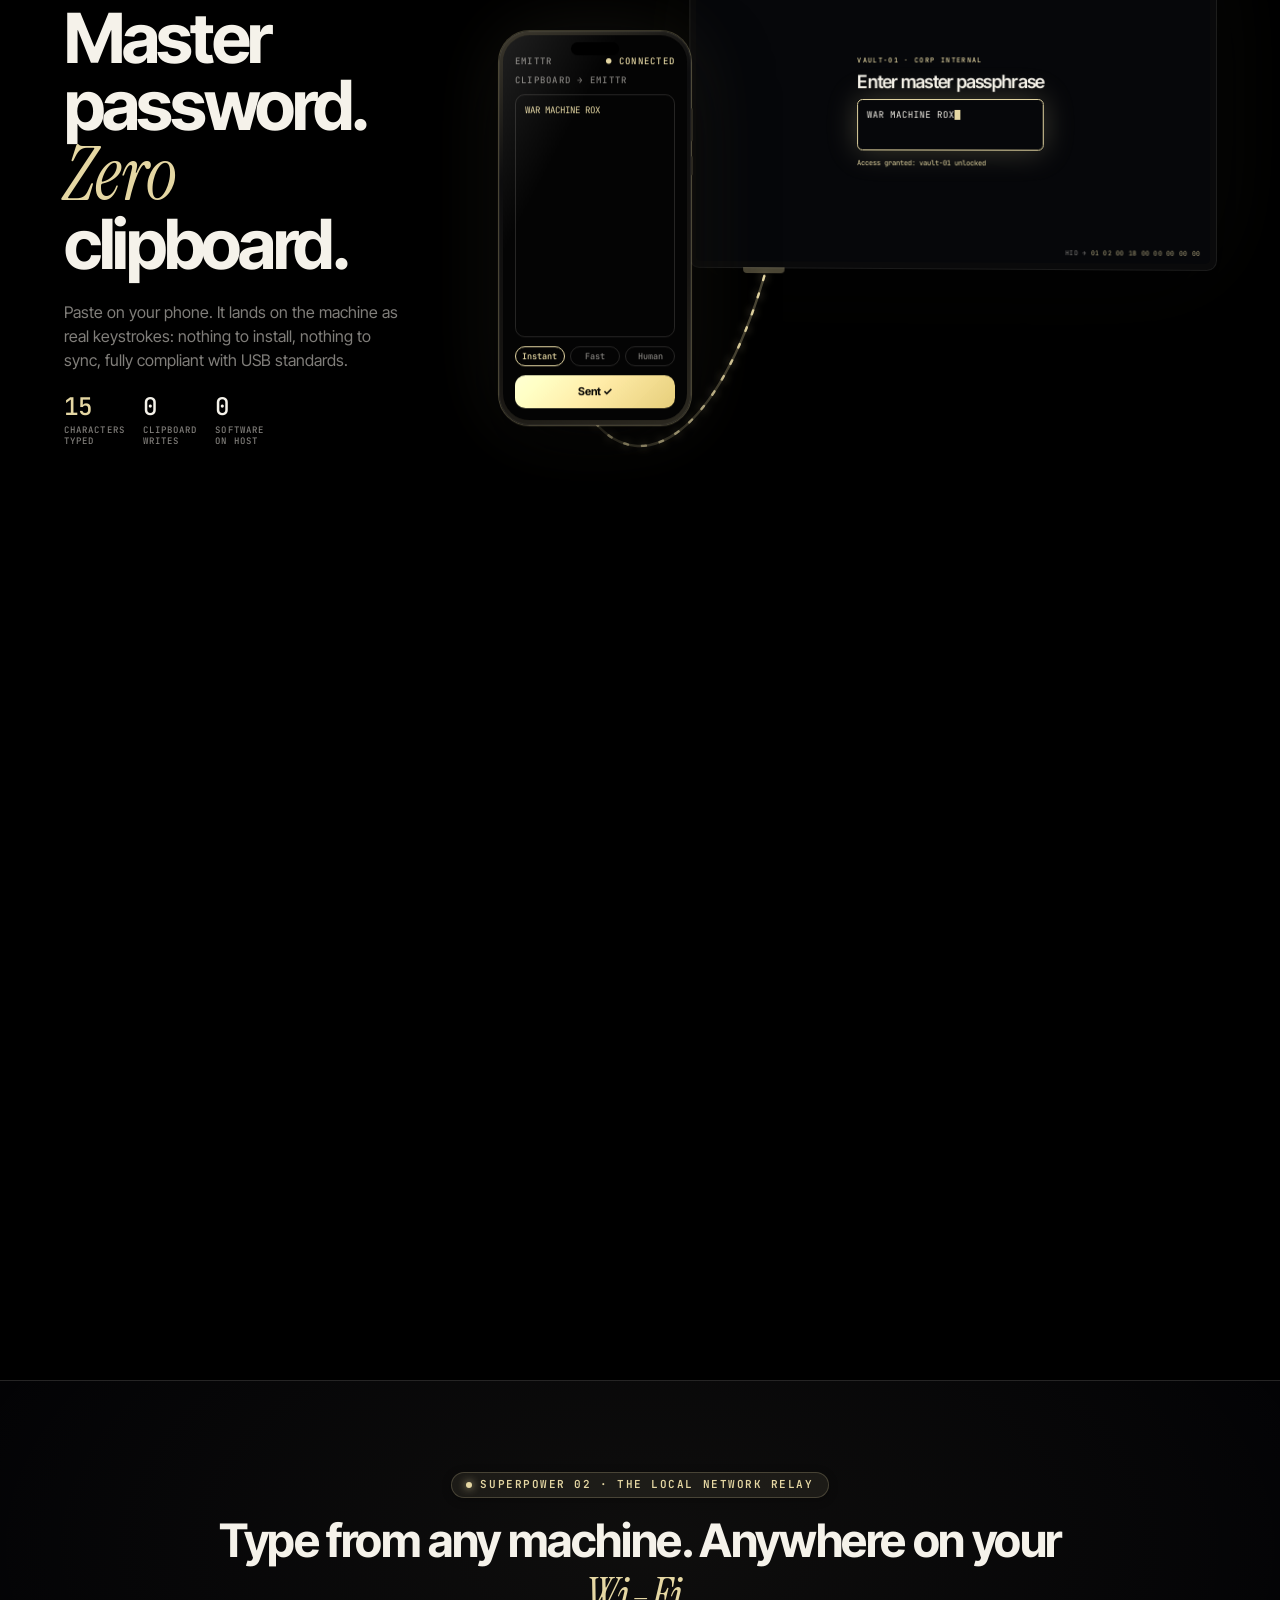
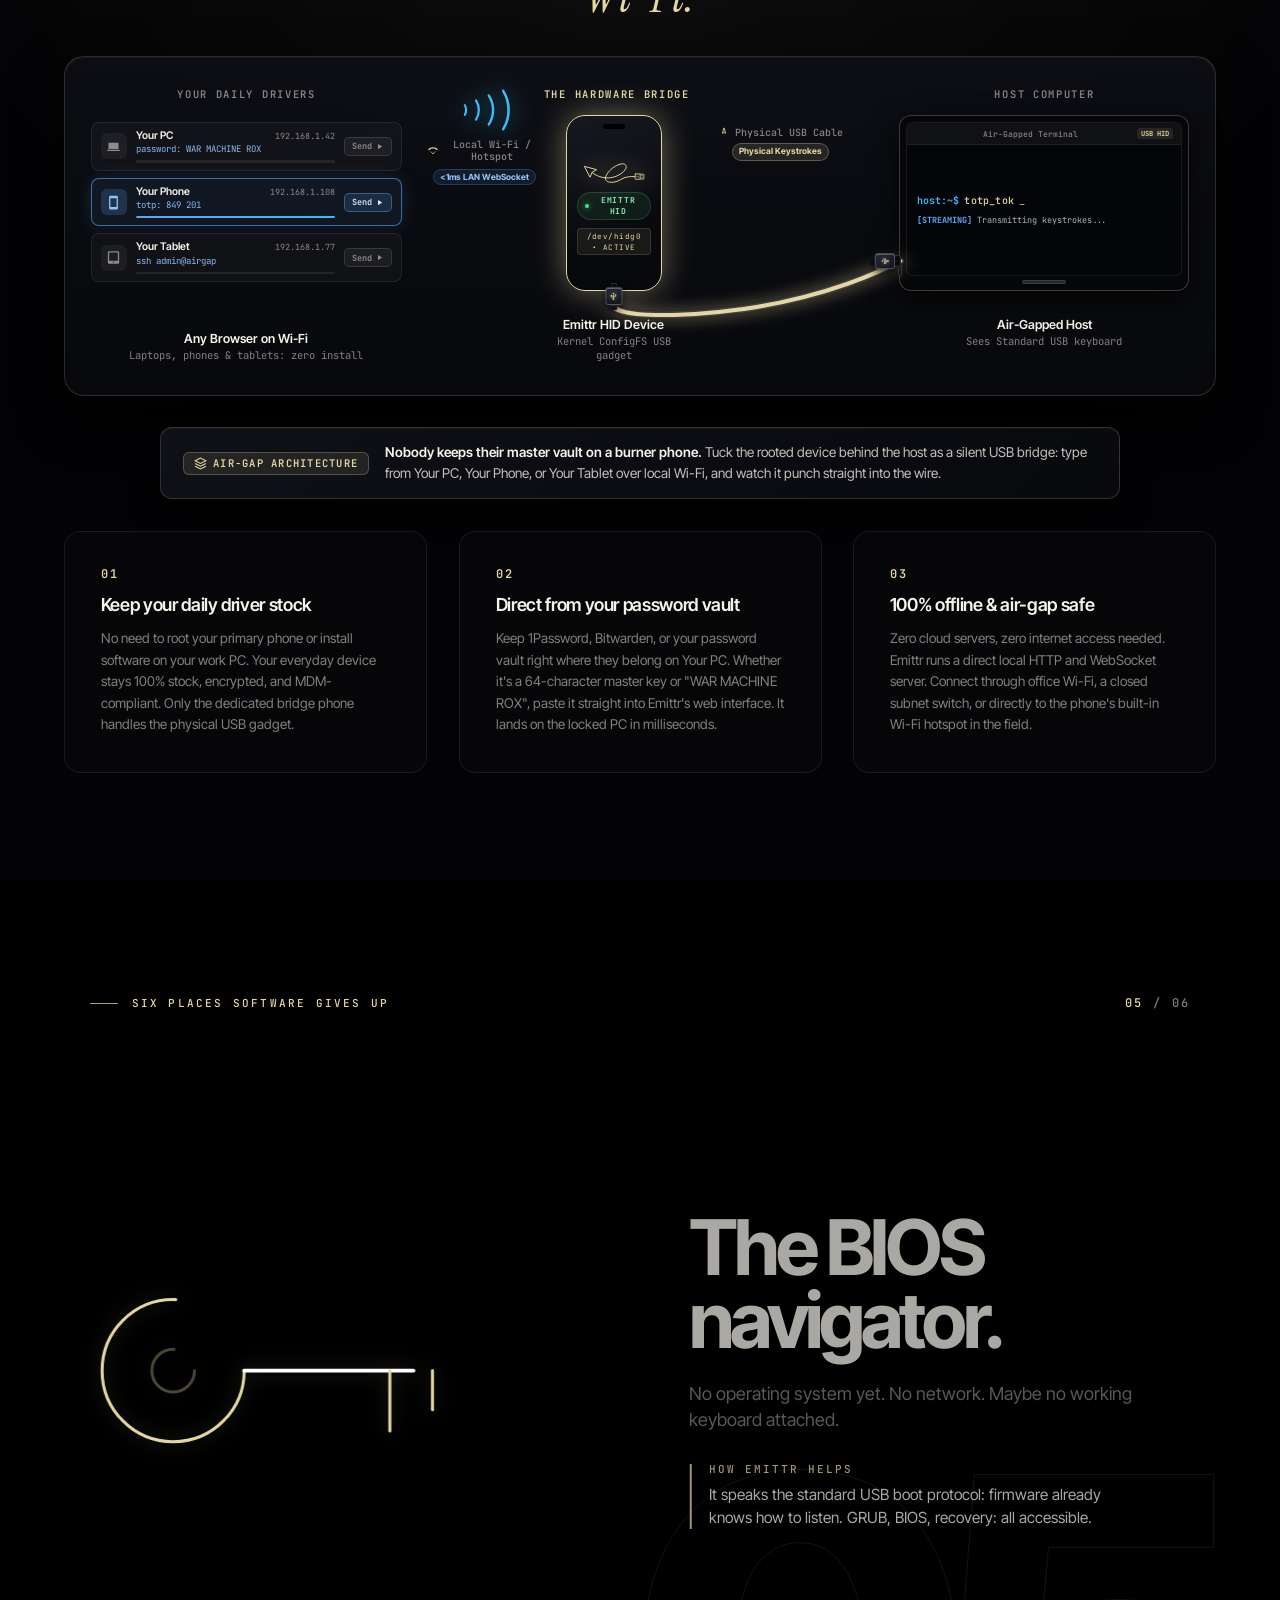
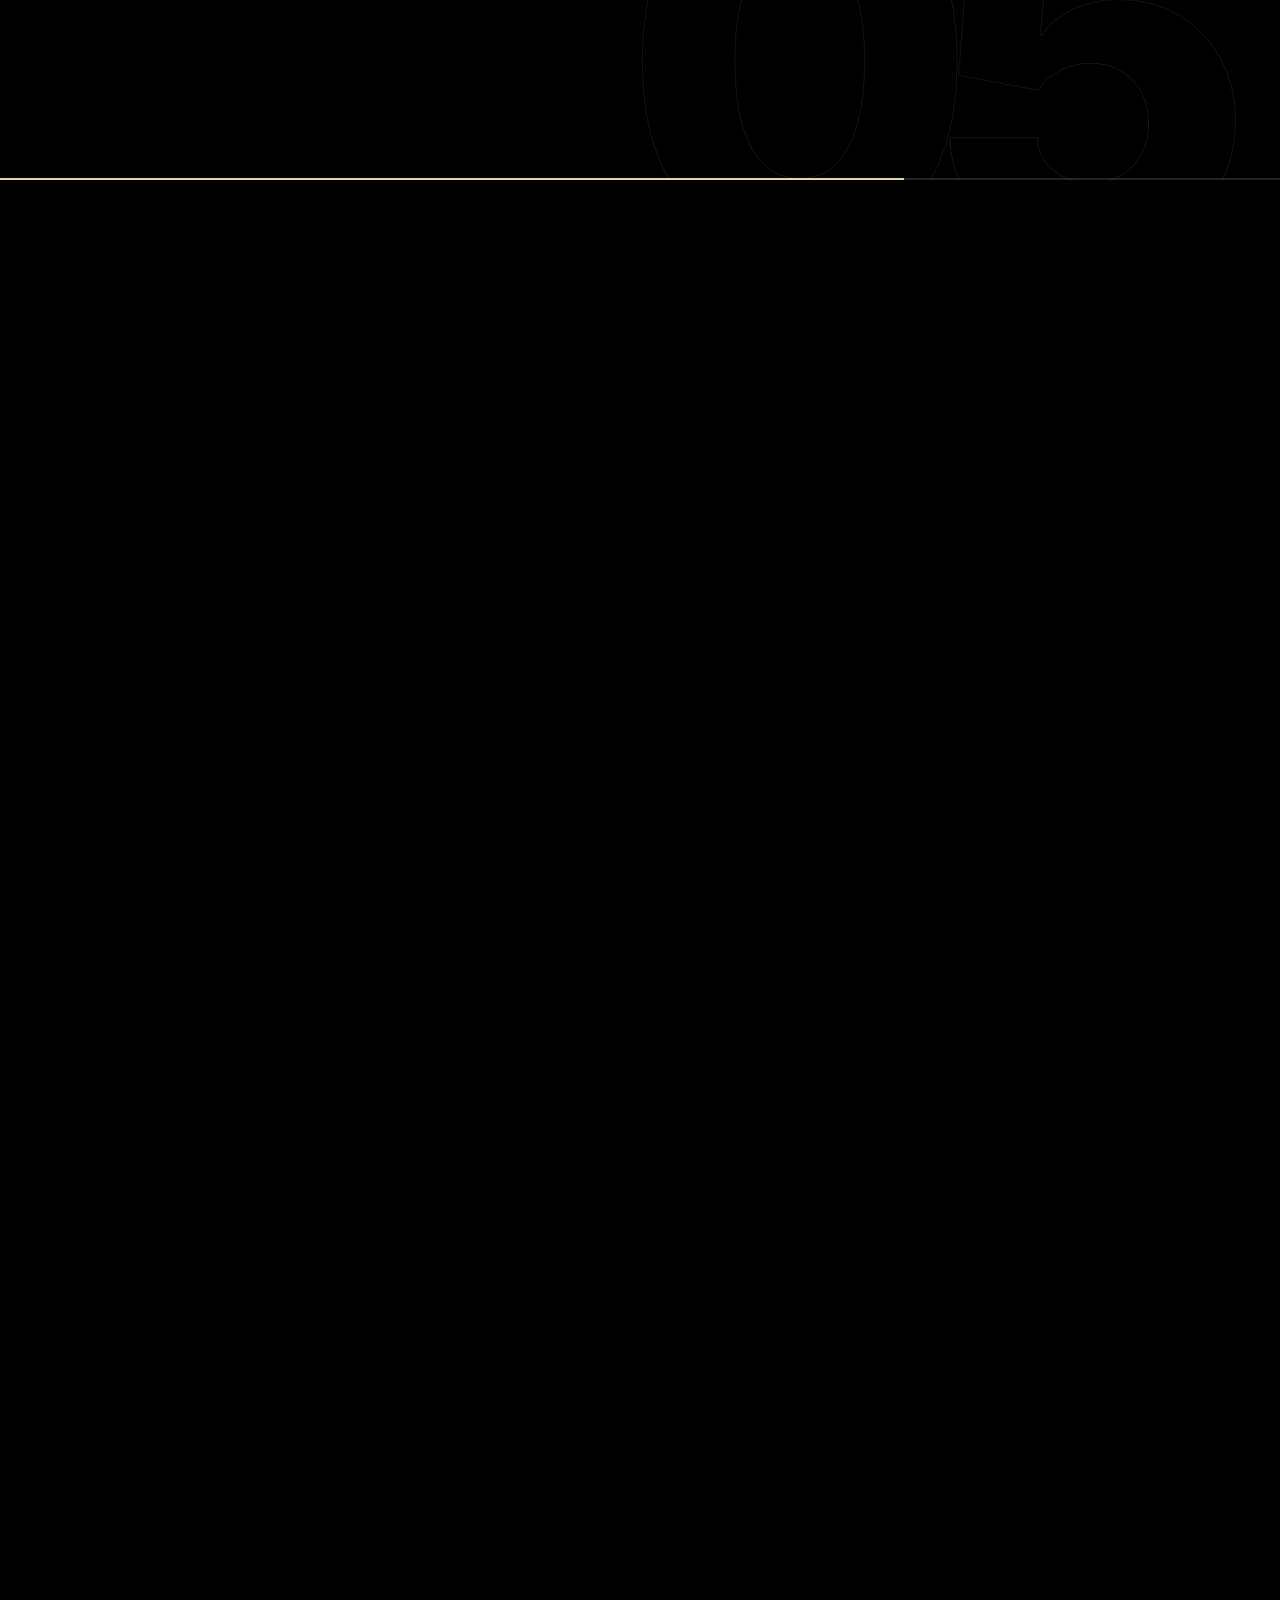
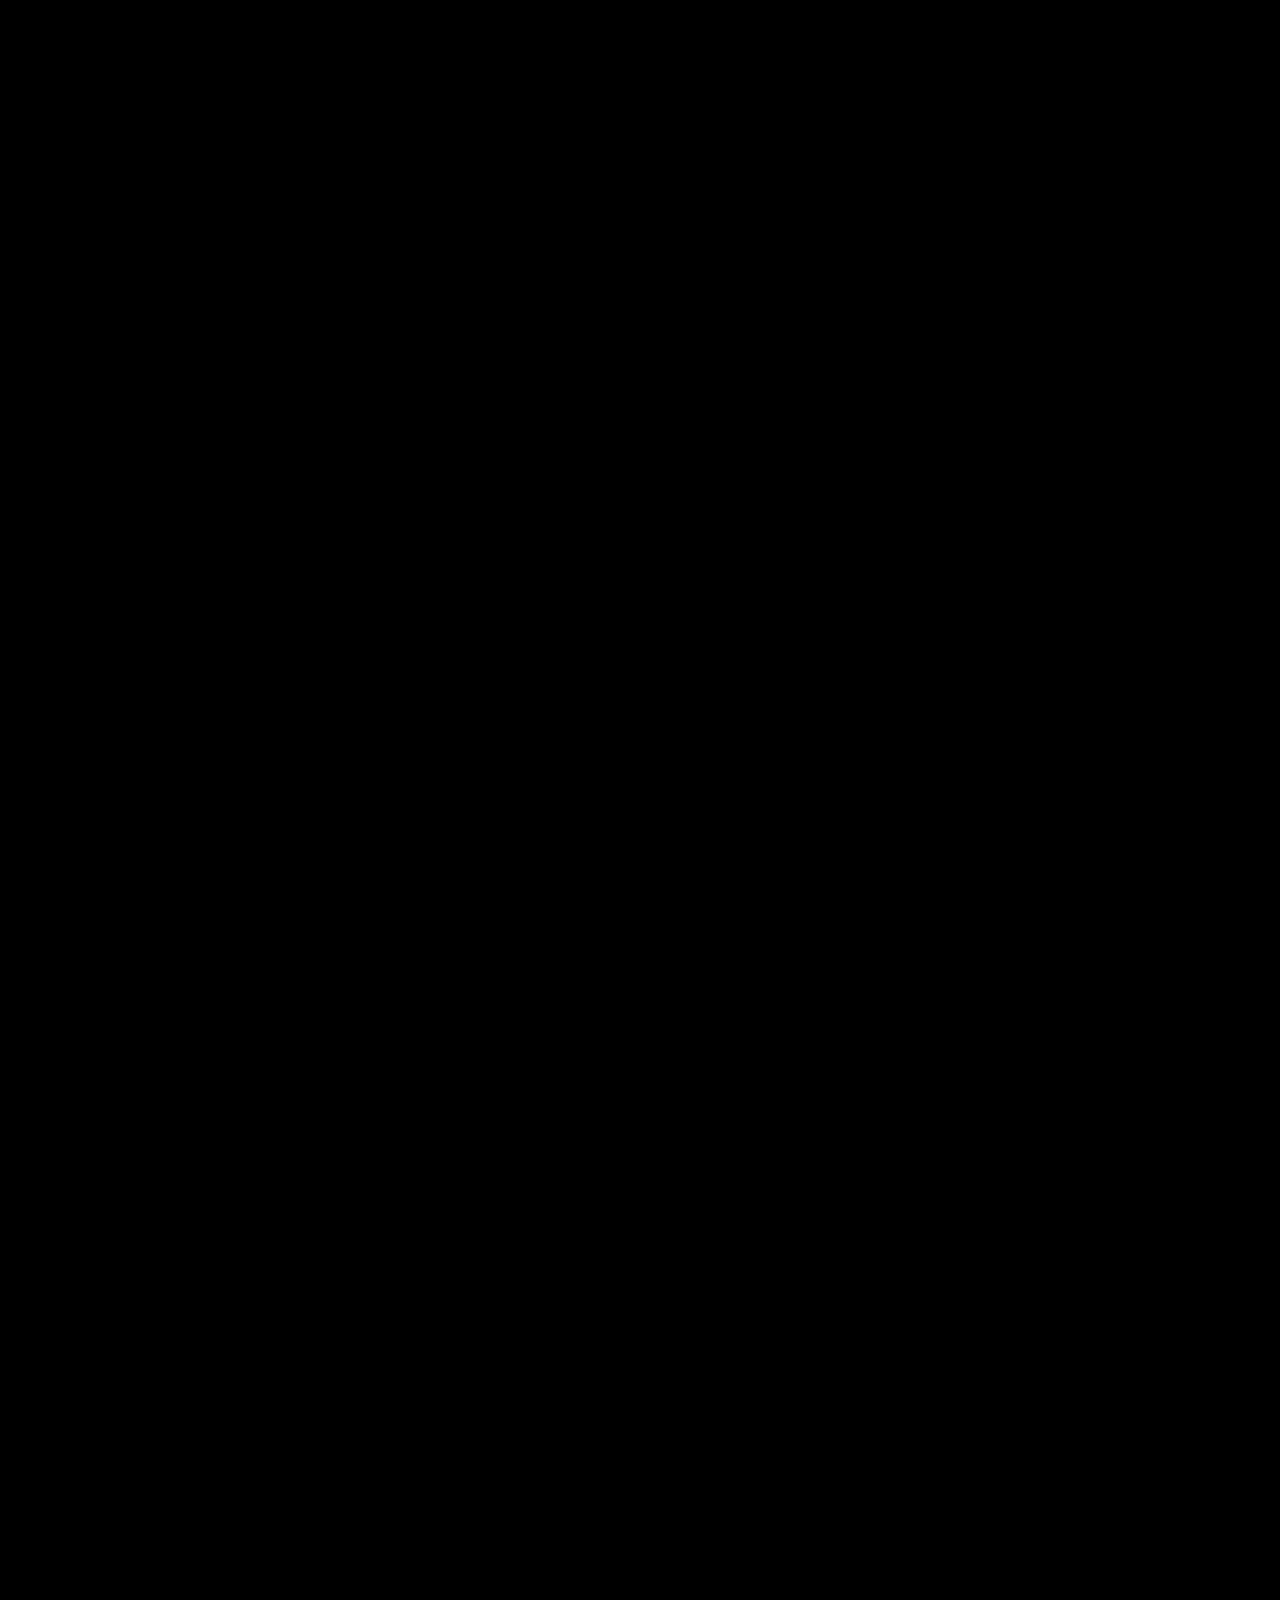
==== commit e6ebcf5b: "feat(landing): set WAR MACHINE ROX as password easter egg across landing page - Added WAR MACHINE RO" ====
--- a/docs/index.html
+++ b/docs/index.html
@@ -338,7 +338,7 @@
 
           <div class="type-copy">
             <p class="eyebrow">Paste → keystrokes</p>
-            <h2 class="h2">64 characters.<br /><em>Zero</em> clipboard.</h2>
+            <h2 class="h2">Master password.<br /><em>Zero</em> clipboard.</h2>
             <p class="lede">Paste on your phone. It lands on the machine as real keystrokes: nothing to
               install, nothing to sync, fully compliant with USB standards.</p>
             <div class="stats">
@@ -413,12 +413,16 @@
                     <span class="driver-name">Your PC</span>
                     <span class="driver-ip">192.168.1.42</span>
                   </div>
-                  <div class="driver-payload"><code>vault.get("db_credential")</code></div>
-                  <div class="driver-progress"><div class="driver-fill"></div></div>
+                  <div class="driver-payload"><code>password: WAR MACHINE ROX</code></div>
+                  <div class="driver-progress">
+                    <div class="driver-fill"></div>
+                  </div>
                 </div>
                 <button class="driver-send-btn" type="button" aria-label="Send from Your PC">
                   <span>Send</span>
-                  <svg viewBox="0 0 24 24" width="9" height="9" fill="currentColor"><path d="M8 5v14l11-7z" /></svg>
+                  <svg viewBox="0 0 24 24" width="9" height="9" fill="currentColor">
+                    <path d="M8 5v14l11-7z" />
+                  </svg>
                 </button>
               </div>
 
@@ -426,7 +430,8 @@
               <div class="driver-card" id="driver1" data-device="1">
                 <div class="driver-icon-col">
                   <svg class="driver-icon" viewBox="0 0 24 24" width="15" height="15" fill="currentColor">
-                    <path d="M17 1.01L7 1c-1.1 0-2 .9-2 2v18c0 1.1.9 2 2 2h10c1.1 0 2-.9 2-2V3c0-1.1-.9-1.99-2-1.99zM17 19H7V5h10v14z" />
+                    <path
+                      d="M17 1.01L7 1c-1.1 0-2 .9-2 2v18c0 1.1.9 2 2 2h10c1.1 0 2-.9 2-2V3c0-1.1-.9-1.99-2-1.99zM17 19H7V5h10v14z" />
                   </svg>
                 </div>
                 <div class="driver-info">
@@ -435,11 +440,15 @@
                     <span class="driver-ip">192.168.1.108</span>
                   </div>
                   <div class="driver-payload"><code>totp: 849 201</code></div>
-                  <div class="driver-progress"><div class="driver-fill"></div></div>
+                  <div class="driver-progress">
+                    <div class="driver-fill"></div>
+                  </div>
                 </div>
                 <button class="driver-send-btn" type="button" aria-label="Send from Your Phone">
                   <span>Send</span>
-                  <svg viewBox="0 0 24 24" width="9" height="9" fill="currentColor"><path d="M8 5v14l11-7z" /></svg>
+                  <svg viewBox="0 0 24 24" width="9" height="9" fill="currentColor">
+                    <path d="M8 5v14l11-7z" />
+                  </svg>
                 </button>
               </div>
 
@@ -447,7 +456,8 @@
               <div class="driver-card" id="driver2" data-device="2">
                 <div class="driver-icon-col">
                   <svg class="driver-icon" viewBox="0 0 24 24" width="15" height="15" fill="currentColor">
-                    <path d="M19 2H5c-1.1 0-2 .9-2 2v16c0 1.1.9 2 2 2h14c1.1 0 2-.9 2-2V4c0-1.1-.9-2-2-2zm-7 18.5c-.55 0-1-.45-1-1s.45-1 1-1 1 .45 1 1-.45 1-1 1zm7-3.5H5V4h14v13z" />
+                    <path
+                      d="M19 2H5c-1.1 0-2 .9-2 2v16c0 1.1.9 2 2 2h14c1.1 0 2-.9 2-2V4c0-1.1-.9-2-2-2zm-7 18.5c-.55 0-1-.45-1-1s.45-1 1-1 1 .45 1 1-.45 1-1 1zm7-3.5H5V4h14v13z" />
                   </svg>
                 </div>
                 <div class="driver-info">
@@ -456,32 +466,42 @@
                     <span class="driver-ip">192.168.1.77</span>
                   </div>
                   <div class="driver-payload"><code>ssh admin@airgap</code></div>
-                  <div class="driver-progress"><div class="driver-fill"></div></div>
+                  <div class="driver-progress">
+                    <div class="driver-fill"></div>
+                  </div>
                 </div>
                 <button class="driver-send-btn" type="button" aria-label="Send from Your Tablet">
                   <span>Send</span>
-                  <svg viewBox="0 0 24 24" width="9" height="9" fill="currentColor"><path d="M8 5v14l11-7z" /></svg>
+                  <svg viewBox="0 0 24 24" width="9" height="9" fill="currentColor">
+                    <path d="M8 5v14l11-7z" />
+                  </svg>
                 </button>
               </div>
             </div>
-            <div class="stage-caption"><b>Any Browser on Wi-Fi</b><span>Laptops, phones &amp; tablets: zero install</span></div>
+            <div class="stage-caption"><b>Any Browser on Wi-Fi</b><span>Laptops, phones &amp; tablets: zero
+                install</span></div>
           </div>
 
           <!-- CONNECTION 1-2: WI-FI SIGNAL WAVE BARS -->
           <div class="flow-pipe wifi-broadcast" id="wifiPipe">
             <div class="wifi-arcs-wrap">
               <svg class="wifi-arcs-svg" viewBox="0 0 80 50" fill="none" xmlns="http://www.w3.org/2000/svg">
-                <path class="w-arc a1" d="M 16 19 A 12 12 0 0 1 16 31" stroke="currentColor" stroke-width="2.6" stroke-linecap="round" />
-                <path class="w-arc a2" d="M 30 13 A 22 22 0 0 1 30 37" stroke="currentColor" stroke-width="2.8" stroke-linecap="round" />
-                <path class="w-arc a3" d="M 46 7 A 33 33 0 0 1 46 43" stroke="currentColor" stroke-width="3.0" stroke-linecap="round" />
-                <path class="w-arc a4" d="M 64 1 A 46 46 0 0 1 64 49" stroke="currentColor" stroke-width="3.2" stroke-linecap="round" />
+                <path class="w-arc a1" d="M 16 19 A 12 12 0 0 1 16 31" stroke="currentColor" stroke-width="2.6"
+                  stroke-linecap="round" />
+                <path class="w-arc a2" d="M 30 13 A 22 22 0 0 1 30 37" stroke="currentColor" stroke-width="2.8"
+                  stroke-linecap="round" />
+                <path class="w-arc a3" d="M 46 7 A 33 33 0 0 1 46 43" stroke="currentColor" stroke-width="3.0"
+                  stroke-linecap="round" />
+                <path class="w-arc a4" d="M 64 1 A 46 46 0 0 1 64 49" stroke="currentColor" stroke-width="3.2"
+                  stroke-linecap="round" />
               </svg>
               <div class="wifi-broadcast-glow"></div>
             </div>
             <div class="pipe-label">
               <div class="pipe-label-main">
                 <svg viewBox="0 0 24 24" width="13" height="13" fill="currentColor">
-                  <path d="M12 4C7.31 4 3.07 5.9 0 8.98L12 21 24 8.98C20.93 5.9 16.69 4 12 4zm0 3.5c3.78 0 7.21 1.48 9.77 3.92L12 18.59 2.23 11.42C4.79 8.98 8.22 7.5 12 7.5z" />
+                  <path
+                    d="M12 4C7.31 4 3.07 5.9 0 8.98L12 21 24 8.98C20.93 5.9 16.69 4 12 4zm0 3.5c3.78 0 7.21 1.48 9.77 3.92L12 18.59 2.23 11.42C4.79 8.98 8.22 7.5 12 7.5z" />
                 </svg>
                 <span>Local Wi-Fi / Hotspot</span>
               </div>
@@ -504,11 +524,13 @@
                 <div class="phone-island"></div>
                 <div class="phone-screen-mini">
                   <div class="mini-logo-wrap" title="Emittr HID Device">
-                    <svg viewBox="391 295 750 250" class="mini-emittr-logo" fill="none" stroke="currentColor" stroke-linecap="round" stroke-linejoin="round">
+                    <svg viewBox="391 295 750 250" class="mini-emittr-logo" fill="none" stroke="currentColor"
+                      stroke-linecap="round" stroke-linejoin="round">
                       <!-- cursor -->
                       <path stroke-width="12" d="M411.5 340.5 L555.5 380 L500.5 412.8 L477.5 466.5 Z" />
                       <!-- continuous wire loop forming "e" -->
-                      <path stroke-width="12" d="M500.5 412.8 C508.0 418.7 515.5 425.3 523.1 430.4 C530.6 435.4 538.1 439.2 545.8 443.2 C553.5 447.2 561.4 451.0 569.4 454.4 C577.4 457.8 585.6 460.9 593.8 463.7 C602.0 466.5 610.4 469.0 618.9 471.1 C627.3 473.2 635.9 474.8 644.5 476.2 C653.1 477.5 661.8 478.5 670.4 479.0 C679.1 479.6 687.9 479.8 696.5 479.4 C705.2 479.1 713.9 478.1 722.5 477.0 C731.2 475.8 739.8 474.4 748.3 472.6 C756.8 470.7 765.2 468.5 773.5 465.9 C781.8 463.3 790.0 460.3 798.0 456.9 C806.1 453.5 813.9 449.8 821.6 445.7 C829.3 441.6 836.9 437.3 844.2 432.6 C851.5 427.8 858.7 422.8 865.4 417.3 C872.2 411.8 878.8 406.1 884.7 399.8 C890.7 393.5 896.6 386.8 901.2 379.5 C905.7 372.2 910.4 364.1 912.1 355.9 C913.8 347.7 914.6 337.4 911.3 330.2 C908.1 323.0 900.1 316.1 892.7 312.6 C885.3 309.1 875.6 309.0 867.0 309.1 C858.4 309.2 849.7 311.2 841.3 313.2 C832.9 315.3 824.6 318.3 816.5 321.5 C808.4 324.7 800.5 328.4 792.8 332.4 C785.1 336.4 777.6 341.0 770.3 345.7 C763.0 350.4 755.9 355.4 749.0 360.7 C742.1 366.0 735.3 371.6 728.9 377.4 C722.4 383.3 716.2 389.4 710.3 395.8 C704.4 402.2 698.7 408.8 693.4 415.7 C688.2 422.6 683.0 429.8 678.6 437.2 C674.2 444.7 669.5 453.1 666.8 460.5 C664.1 467.9 662.3 474.3 662.3 481.5 C662.3 488.7 662.9 496.7 666.8 503.5 C670.7 510.3 678.5 517.5 685.8 522.0 C693.2 526.5 702.3 528.9 711.0 530.8 C719.6 532.6 728.8 533.2 737.6 533.1 C746.5 533.0 755.5 531.7 764.3 530.3 C773.1 528.8 781.9 526.9 790.4 524.5 C799.0 522.0 807.4 518.8 815.6 515.4 C823.8 512.0 832.1 507.9 839.8 503.9 C847.5 499.9 854.0 495.4 862.0 491.3 C870.0 487.2 879.3 482.6 888.0 479.2 C896.7 475.8 905.0 473.0 914.0 470.8 C923.0 468.6 931.8 467.2 942.0 466.1 C952.2 465.0 962.3 464.4 975.0 464.0 C987.7 463.6 1003.7 463.7 1018.0 463.5" />
+                      <path stroke-width="12"
+                        d="M500.5 412.8 C508.0 418.7 515.5 425.3 523.1 430.4 C530.6 435.4 538.1 439.2 545.8 443.2 C553.5 447.2 561.4 451.0 569.4 454.4 C577.4 457.8 585.6 460.9 593.8 463.7 C602.0 466.5 610.4 469.0 618.9 471.1 C627.3 473.2 635.9 474.8 644.5 476.2 C653.1 477.5 661.8 478.5 670.4 479.0 C679.1 479.6 687.9 479.8 696.5 479.4 C705.2 479.1 713.9 478.1 722.5 477.0 C731.2 475.8 739.8 474.4 748.3 472.6 C756.8 470.7 765.2 468.5 773.5 465.9 C781.8 463.3 790.0 460.3 798.0 456.9 C806.1 453.5 813.9 449.8 821.6 445.7 C829.3 441.6 836.9 437.3 844.2 432.6 C851.5 427.8 858.7 422.8 865.4 417.3 C872.2 411.8 878.8 406.1 884.7 399.8 C890.7 393.5 896.6 386.8 901.2 379.5 C905.7 372.2 910.4 364.1 912.1 355.9 C913.8 347.7 914.6 337.4 911.3 330.2 C908.1 323.0 900.1 316.1 892.7 312.6 C885.3 309.1 875.6 309.0 867.0 309.1 C858.4 309.2 849.7 311.2 841.3 313.2 C832.9 315.3 824.6 318.3 816.5 321.5 C808.4 324.7 800.5 328.4 792.8 332.4 C785.1 336.4 777.6 341.0 770.3 345.7 C763.0 350.4 755.9 355.4 749.0 360.7 C742.1 366.0 735.3 371.6 728.9 377.4 C722.4 383.3 716.2 389.4 710.3 395.8 C704.4 402.2 698.7 408.8 693.4 415.7 C688.2 422.6 683.0 429.8 678.6 437.2 C674.2 444.7 669.5 453.1 666.8 460.5 C664.1 467.9 662.3 474.3 662.3 481.5 C662.3 488.7 662.9 496.7 666.8 503.5 C670.7 510.3 678.5 517.5 685.8 522.0 C693.2 526.5 702.3 528.9 711.0 530.8 C719.6 532.6 728.8 533.2 737.6 533.1 C746.5 533.0 755.5 531.7 764.3 530.3 C773.1 528.8 781.9 526.9 790.4 524.5 C799.0 522.0 807.4 518.8 815.6 515.4 C823.8 512.0 832.1 507.9 839.8 503.9 C847.5 499.9 854.0 495.4 862.0 491.3 C870.0 487.2 879.3 482.6 888.0 479.2 C896.7 475.8 905.0 473.0 914.0 470.8 C923.0 468.6 931.8 467.2 942.0 466.1 C952.2 465.0 962.3 464.4 975.0 464.0 C987.7 463.6 1003.7 463.7 1018.0 463.5" />
                       <!-- USB plug -->
                       <rect stroke-width="10" x="1022.3" y="431" width="60.2" height="65" rx="6" />
                       <path stroke-width="10" d="M1082.5 433.8 H1122.2 a5 5 0 0 1 5 5 V488.5 a5 5 0 0 1 -5 5 H1082.5" />
@@ -524,7 +546,8 @@
                           <circle cx="1057.5" cy="450.5" r="3.3" />
                           <rect x="1058" y="473.2" width="6.6" height="6.6" />
                         </g>
-                        <g fill="none" stroke="currentColor" stroke-width="2.8" stroke-linecap="round" stroke-linejoin="round">
+                        <g fill="none" stroke="currentColor" stroke-width="2.8" stroke-linecap="round"
+                          stroke-linejoin="round">
                           <path d="M1034.5 463.5 H1067" />
                           <path d="M1040.5 463.5 L1048 450.5 H1057" />
                           <path d="M1046 463.5 L1053.5 476.5 H1059" />
@@ -547,7 +570,8 @@
                 <div class="pipe-label">
                   <div class="pipe-label-main">
                     <svg viewBox="0 0 24 24" width="12" height="12" fill="currentColor">
-                      <path d="M15 7v4h1v2h-3V5h2l-3-4-3 4h2v8H8v-2.07c.7-.37 1.2-1.08 1.2-1.93 0-1.21-.99-2.2-2.2-2.2-2.2 0 .85.5 1.56 1.2 1.93V13c0 1.11.89 2 2 2h3v3.05c-.71.37-1.2 1.1-1.2 1.95a2.2 2.2 0 0 0 4.4 0c0-.85-.49-1.58-1.2-1.95V15h3c1.11 0 2-.89 2-2v-2h1V7h-4z" />
+                      <path
+                        d="M15 7v4h1v2h-3V5h2l-3-4-3 4h2v8H8v-2.07c.7-.37 1.2-1.08 1.2-1.93 0-1.21-.99-2.2-2.2-2.2-2.2 0 .85.5 1.56 1.2 1.93V13c0 1.11.89 2 2 2h3v3.05c-.71.37-1.2 1.1-1.2 1.95a2.2 2.2 0 0 0 4.4 0c0-.85-.49-1.58-1.2-1.95V15h3c1.11 0 2-.89 2-2v-2h1V7h-4z" />
                     </svg>
                     <span>Physical USB Cable</span>
                   </div>
@@ -560,7 +584,8 @@
                     <path class="cable-wire-shadow" d="M 0 194 C 0 206, 45 208, 100 196 C 150 184, 185 162, 200 150" />
                     <path class="cable-wire-jacket" d="M 0 194 C 0 206, 45 208, 100 196 C 150 184, 185 162, 200 150" />
                     <path class="cable-wire-core" d="M 0 194 C 0 206, 45 208, 100 196 C 150 184, 185 162, 200 150" />
-                    <path class="cable-wire-pulse" id="wirePulse" d="M 0 194 C 0 206, 45 208, 100 196 C 150 184, 185 162, 200 150" />
+                    <path class="cable-wire-pulse" id="wirePulse"
+                      d="M 0 194 C 0 206, 45 208, 100 196 C 150 184, 185 162, 200 150" />
                   </svg>
 
                   <!-- Left Plug: USB-C physically inserted into Phone Bottom Socket -->
@@ -570,9 +595,11 @@
                       <svg class="usb-trident-emboss" viewBox="0 0 24 24" width="10" height="10">
                         <g transform="rotate(180 12 12)">
                           <path d="M12 2L15 5.5H13V15H11V5.5H9L12 2Z" fill="currentColor" />
-                          <path d="M11 11H7V13" fill="none" stroke="currentColor" stroke-width="1.6" stroke-linecap="round" />
+                          <path d="M11 11H7V13" fill="none" stroke="currentColor" stroke-width="1.6"
+                            stroke-linecap="round" />
                           <circle cx="7" cy="14.5" r="1.8" fill="currentColor" />
-                          <path d="M13 9H17V11" fill="none" stroke="currentColor" stroke-width="1.6" stroke-linecap="round" />
+                          <path d="M13 9H17V11" fill="none" stroke="currentColor" stroke-width="1.6"
+                            stroke-linecap="round" />
                           <rect x="15.2" y="11" width="3.6" height="3.6" fill="currentColor" />
                           <circle cx="12" cy="18" r="2" fill="currentColor" />
                         </g>
@@ -588,9 +615,11 @@
                       <svg class="usb-trident-emboss" viewBox="0 0 24 24" width="10" height="10">
                         <g transform="rotate(90 12 12)">
                           <path d="M12 2L15 5.5H13V15H11V5.5H9L12 2Z" fill="currentColor" />
-                          <path d="M11 11H7V13" fill="none" stroke="currentColor" stroke-width="1.6" stroke-linecap="round" />
+                          <path d="M11 11H7V13" fill="none" stroke="currentColor" stroke-width="1.6"
+                            stroke-linecap="round" />
                           <circle cx="7" cy="14.5" r="1.8" fill="currentColor" />
-                          <path d="M13 9H17V11" fill="none" stroke="currentColor" stroke-width="1.6" stroke-linecap="round" />
+                          <path d="M13 9H17V11" fill="none" stroke="currentColor" stroke-width="1.6"
+                            stroke-linecap="round" />
                           <rect x="15.2" y="11" width="3.6" height="3.6" fill="currentColor" />
                           <circle cx="12" cy="18" r="2" fill="currentColor" />
                         </g>
@@ -619,7 +648,8 @@
                   <div class="mini-terminal-body" id="termBody">
                     <div class="term-line prompt-line">
                       <span class="term-prompt">host:~$</span>
-                      <span class="term-text" id="termLiveText"></span><span class="term-cursor" id="termCursor">_</span>
+                      <span class="term-text" id="termLiveText"></span><span class="term-cursor"
+                        id="termCursor">_</span>
                     </div>
                     <div class="term-line response-line" id="termLiveLog">
                       <span class="term-status-tag">[READY]</span>
@@ -633,8 +663,10 @@
 
             <!-- Bottom Captions Row -->
             <div class="cluster-captions-row">
-              <div class="stage-caption phone-caption"><b>Emittr HID Device</b><span>Kernel ConfigFS USB gadget</span></div>
-              <div class="stage-caption monitor-caption"><b>Air-Gapped Host</b><span>Sees Standard USB keyboard</span></div>
+              <div class="stage-caption phone-caption"><b>Emittr HID Device</b><span>Kernel ConfigFS USB gadget</span>
+              </div>
+              <div class="stage-caption monitor-caption"><b>Air-Gapped Host</b><span>Sees Standard USB keyboard</span>
+              </div>
             </div>
           </div>
         </div>
@@ -648,7 +680,9 @@
             <span>Air-Gap Architecture</span>
           </div>
           <p class="insight-text">
-            <strong>Nobody keeps their master vault on a burner phone.</strong> Tuck the rooted device behind the host as a silent USB bridge: type from Your PC, Your Phone, or Your Tablet over local Wi-Fi, and watch it punch straight into the wire.
+            <strong>Nobody keeps their master vault on a burner phone.</strong> Tuck the rooted device behind the host
+            as a silent USB bridge: type from Your PC, Your Phone, or Your Tablet over local Wi-Fi, and watch it punch
+            straight into the wire.
           </p>
         </div>
 
@@ -665,7 +699,7 @@
             <div class="card-num">02</div>
             <h3 class="card-title">Direct from your password vault</h3>
             <p class="card-desc">Keep 1Password, Bitwarden, or your password vault right where they belong on Your PC.
-              Copy complex 64-character passphrases and paste them straight into Emittr's web interface. They land on
+              Whether it's a 64-character master key or "WAR MACHINE ROX", paste it straight into Emittr's web interface. It lands on
               the locked PC in milliseconds.</p>
           </div>
           <div class="relay-card rv" style="--d: 0.36s">
@@ -695,8 +729,10 @@
               <div class="m-num">01</div>
               <div class="m-copy">
                 <h3 class="m-title">The restricted workstation.</h3>
-                <p class="m-scenario">USB mass storage blocked. Clipboard sync restricted. Webmail unavailable. Standard USB keyboards remain universally supported.</p>
-                <p class="m-solve"><b>How Emittr helps</b>Type from your phone. It arrives as genuine keystrokes: nothing installed, zero host footprint.</p>
+                <p class="m-scenario">USB mass storage blocked. Clipboard sync restricted. Webmail unavailable. Standard
+                  USB keyboards remain universally supported.</p>
+                <p class="m-solve"><b>How Emittr helps</b>Type from your phone. It arrives as genuine keystrokes:
+                  nothing installed, zero host footprint.</p>
               </div>
               <div class="m-art">
                 <svg viewBox="0 0 240 220" aria-hidden="true">
@@ -713,8 +749,10 @@
               <div class="m-num">02</div>
               <div class="m-copy">
                 <h3 class="m-title">The daily-driver relay.</h3>
-                <p class="m-scenario">Your credentials live on your everyday phone, not the rooted one you connected to the PC.</p>
-                <p class="m-solve"><b>How Emittr helps</b>Leave the rooted phone plugged in as a bridge. Open the deck from your own phone over Wi-Fi. Copy there, stream into the wire.</p>
+                <p class="m-scenario">Your credentials live on your everyday phone, not the rooted one you connected to
+                  the PC.</p>
+                <p class="m-solve"><b>How Emittr helps</b>Leave the rooted phone plugged in as a bridge. Open the deck
+                  from your own phone over Wi-Fi. Copy there, stream into the wire.</p>
               </div>
               <div class="m-art">
                 <svg viewBox="0 0 360 220" aria-hidden="true">
@@ -735,8 +773,10 @@
               <div class="m-num">03</div>
               <div class="m-copy">
                 <h3 class="m-title">Clean-room diagnostics.</h3>
-                <p class="m-scenario">Isolated. Air-gapped. Strict audit requirements. Zero storage media permitted and nothing installed.</p>
-                <p class="m-solve"><b>How Emittr helps</b>Diagnostic commands travel as keystrokes. No storage mounted, no software agent, zero footprint left.</p>
+                <p class="m-scenario">Isolated. Air-gapped. Strict audit requirements. Zero storage media permitted and
+                  nothing installed.</p>
+                <p class="m-solve"><b>How Emittr helps</b>Diagnostic commands travel as keystrokes. No storage mounted,
+                  no software agent, zero footprint left.</p>
               </div>
               <div class="m-art">
                 <svg viewBox="0 0 200 220" aria-hidden="true">
@@ -751,8 +791,10 @@
               <div class="m-num">04</div>
               <div class="m-copy">
                 <h3 class="m-title">Zero-trace credentials.</h3>
-                <p class="m-scenario">A 64-character master password on a shared workstation with an untrusted or monitored clipboard.</p>
-                <p class="m-solve"><b>How Emittr helps</b>The secret never touches the host clipboard. Extensions and clipboard scrapers see nothing to capture.</p>
+                <p class="m-scenario">A 64-character master password on a shared workstation with an untrusted or
+                  monitored clipboard.</p>
+                <p class="m-solve"><b>How Emittr helps</b>The secret never touches the host clipboard. Extensions and
+                  clipboard scrapers see nothing to capture.</p>
               </div>
               <div class="m-art">
                 <svg viewBox="0 0 260 200" aria-hidden="true">
@@ -769,7 +811,8 @@
               <div class="m-copy">
                 <h3 class="m-title">The BIOS navigator.</h3>
                 <p class="m-scenario">No operating system yet. No network. Maybe no working keyboard attached.</p>
-                <p class="m-solve"><b>How Emittr helps</b>It speaks the standard USB boot protocol: firmware already knows how to listen. GRUB, BIOS, recovery: all accessible.</p>
+                <p class="m-solve"><b>How Emittr helps</b>It speaks the standard USB boot protocol: firmware already
+                  knows how to listen. GRUB, BIOS, recovery: all accessible.</p>
               </div>
               <div class="m-art">
                 <svg viewBox="0 0 240 220" aria-hidden="true">
@@ -786,8 +829,10 @@
               <div class="m-num">06</div>
               <div class="m-copy">
                 <h3 class="m-title">The field tech's pocket console.</h3>
-                <p class="m-scenario">A kiosk behind glass. A digital sign twelve feet up. One USB maintenance cable hanging down.</p>
-                <p class="m-solve"><b>How Emittr helps</b>Plug in the phone you're already holding. Keyboard, trackpad, and scroll sticks, in the palm of one hand.</p>
+                <p class="m-scenario">A kiosk behind glass. A digital sign twelve feet up. One USB maintenance cable
+                  hanging down.</p>
+                <p class="m-solve"><b>How Emittr helps</b>Plug in the phone you're already holding. Keyboard, trackpad,
+                  and scroll sticks, in the palm of one hand.</p>
               </div>
               <div class="m-art">
                 <svg viewBox="0 0 240 240" aria-hidden="true">
@@ -919,7 +964,8 @@
             <g class="fig b" stroke-width="8.5">
               <path class="fdr" pathLength="1"
                 d="M1028.3 431 H1076.5 a6 6 0 0 1 6 6 V490 a6 6 0 0 1 -6 6 H1028.3 a6 6 0 0 1 -6 -6 V437 a6 6 0 0 1 6 -6 Z" />
-              <path class="fdr" pathLength="1" d="M1082.5 433.8 H1122.2 a5 5 0 0 1 5 5 V488.5 a5 5 0 0 1 -5 5 H1082.5" />
+              <path class="fdr" pathLength="1"
+                d="M1082.5 433.8 H1122.2 a5 5 0 0 1 5 5 V488.5 a5 5 0 0 1 -5 5 H1082.5" />
             </g>
             <g class="ffadeg" fill="currentColor">
               <rect x="1099" y="447" width="10.5" height="10.5" rx="1.5" />
@@ -947,7 +993,8 @@
               <path class="fdr" pathLength="1" d="M726 614 V672" />
               <path class="fdr" pathLength="1" d="M772 618 H825 M798.5 618 V672" />
               <path class="fdr" pathLength="1" d="M860 618 H913 M886.5 618 V672" />
-              <path class="fdr" pathLength="1" d="M958 676 V618 H989 A13.5 13.5 0 0 1 989 645 H958 M988 645 L1011 676" />
+              <path class="fdr" pathLength="1"
+                d="M958 676 V618 H989 A13.5 13.5 0 0 1 989 645 H958 M988 645 L1011 676" />
             </g>
           </svg>
           <h2 class="finale-h"><span>Got a phone. Got a cable.</span><span><em>You're in.</em></span></h2>
@@ -970,6 +1017,9 @@
 
   <div class="toast" id="toast" role="status"></div>
   <script src="landing.js?v=6.5.1"></script>
+  <!-- Cloudflare Web Analytics -->
+  <script type='module' src='https://static.cloudflareinsights.com/beacon.min.js'
+    data-cf-beacon='{"token": "f6bbcf9913784aef839783776286cce6"}'></script><!-- End Cloudflare Web Analytics -->
 </body>
 
 </html>
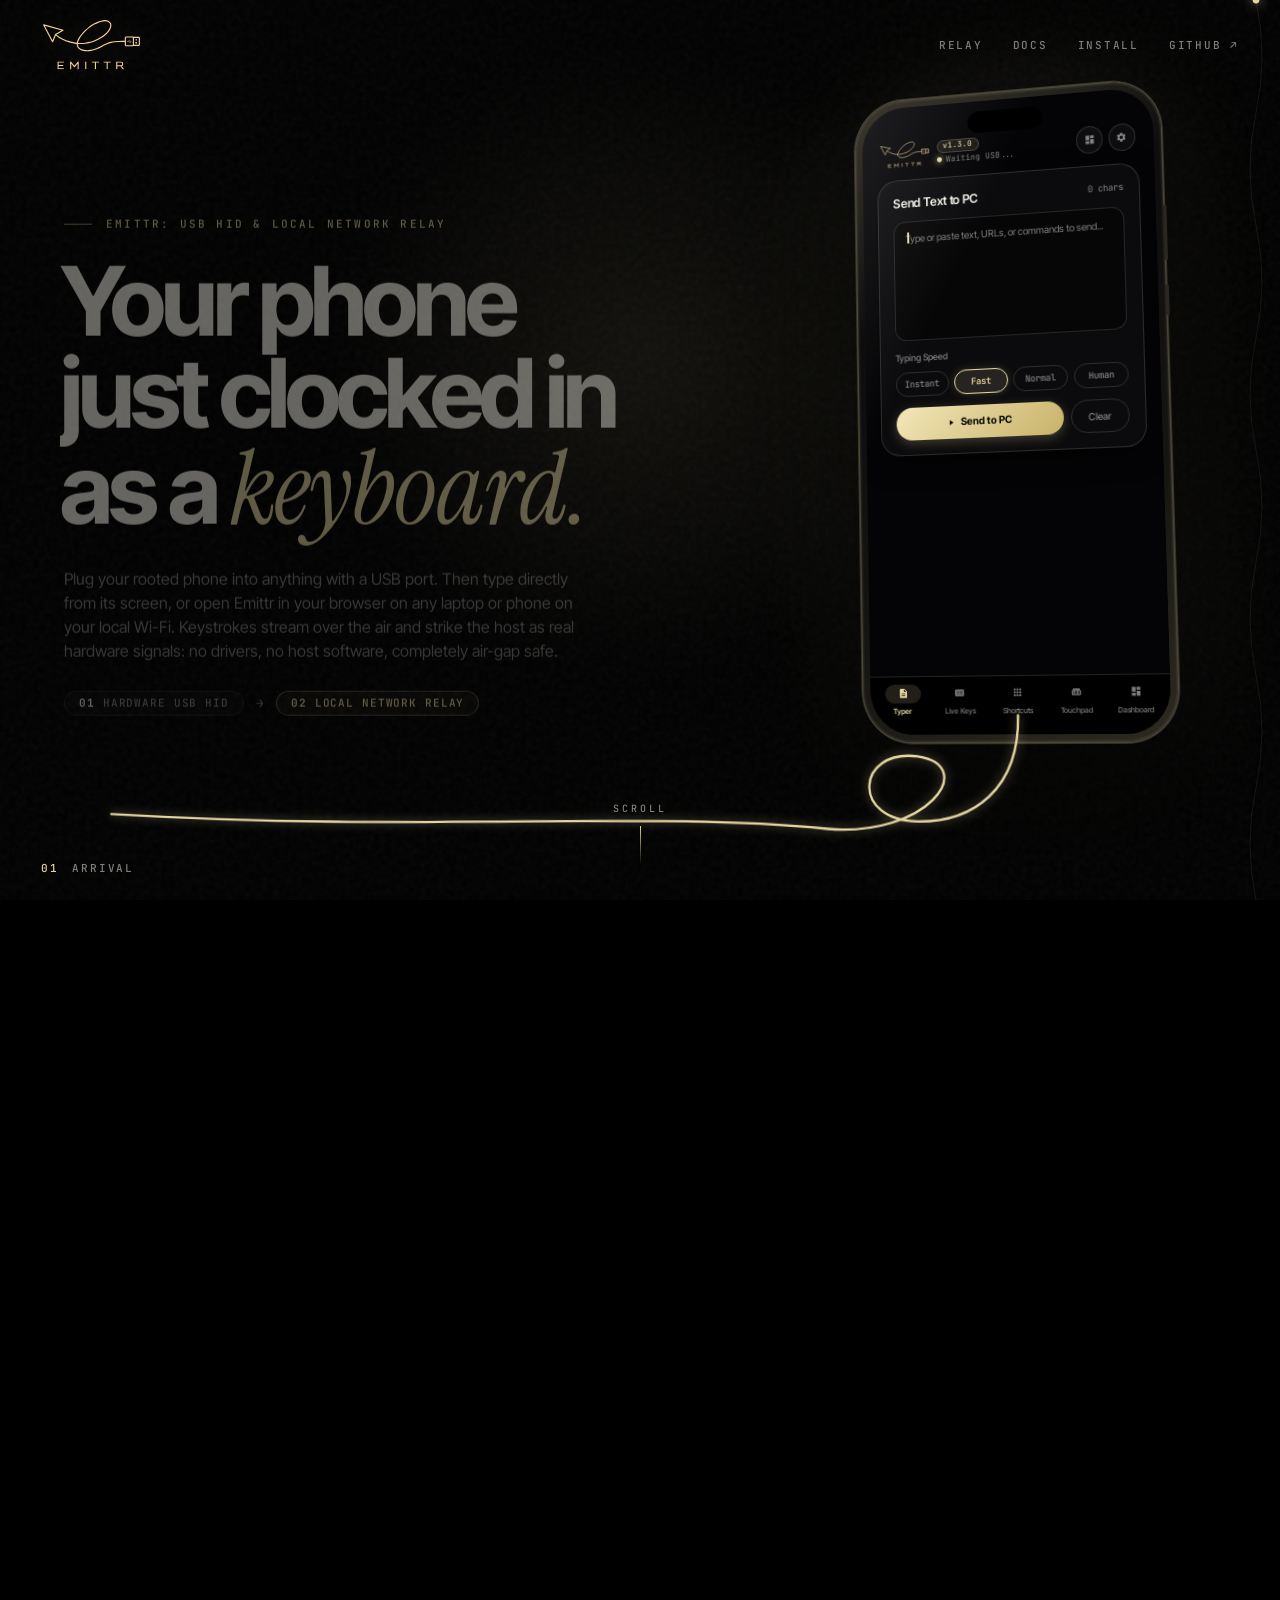
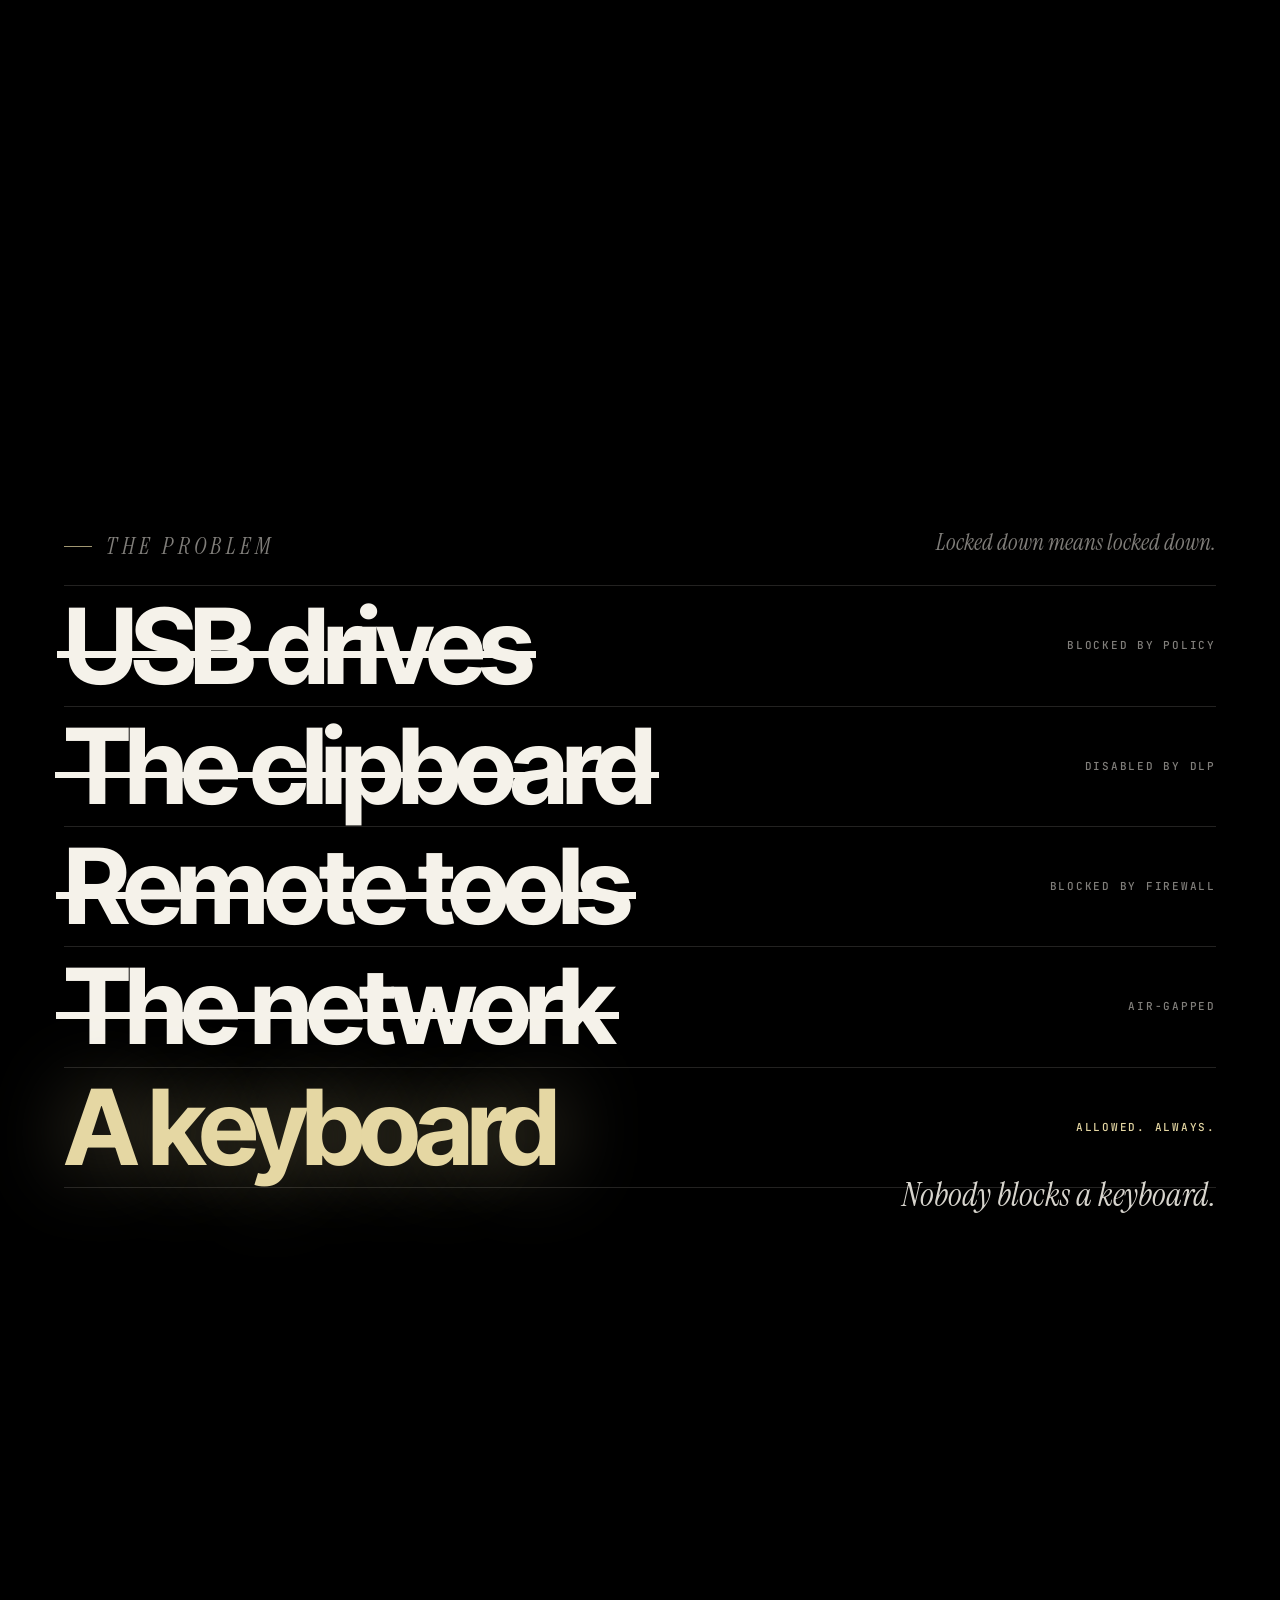
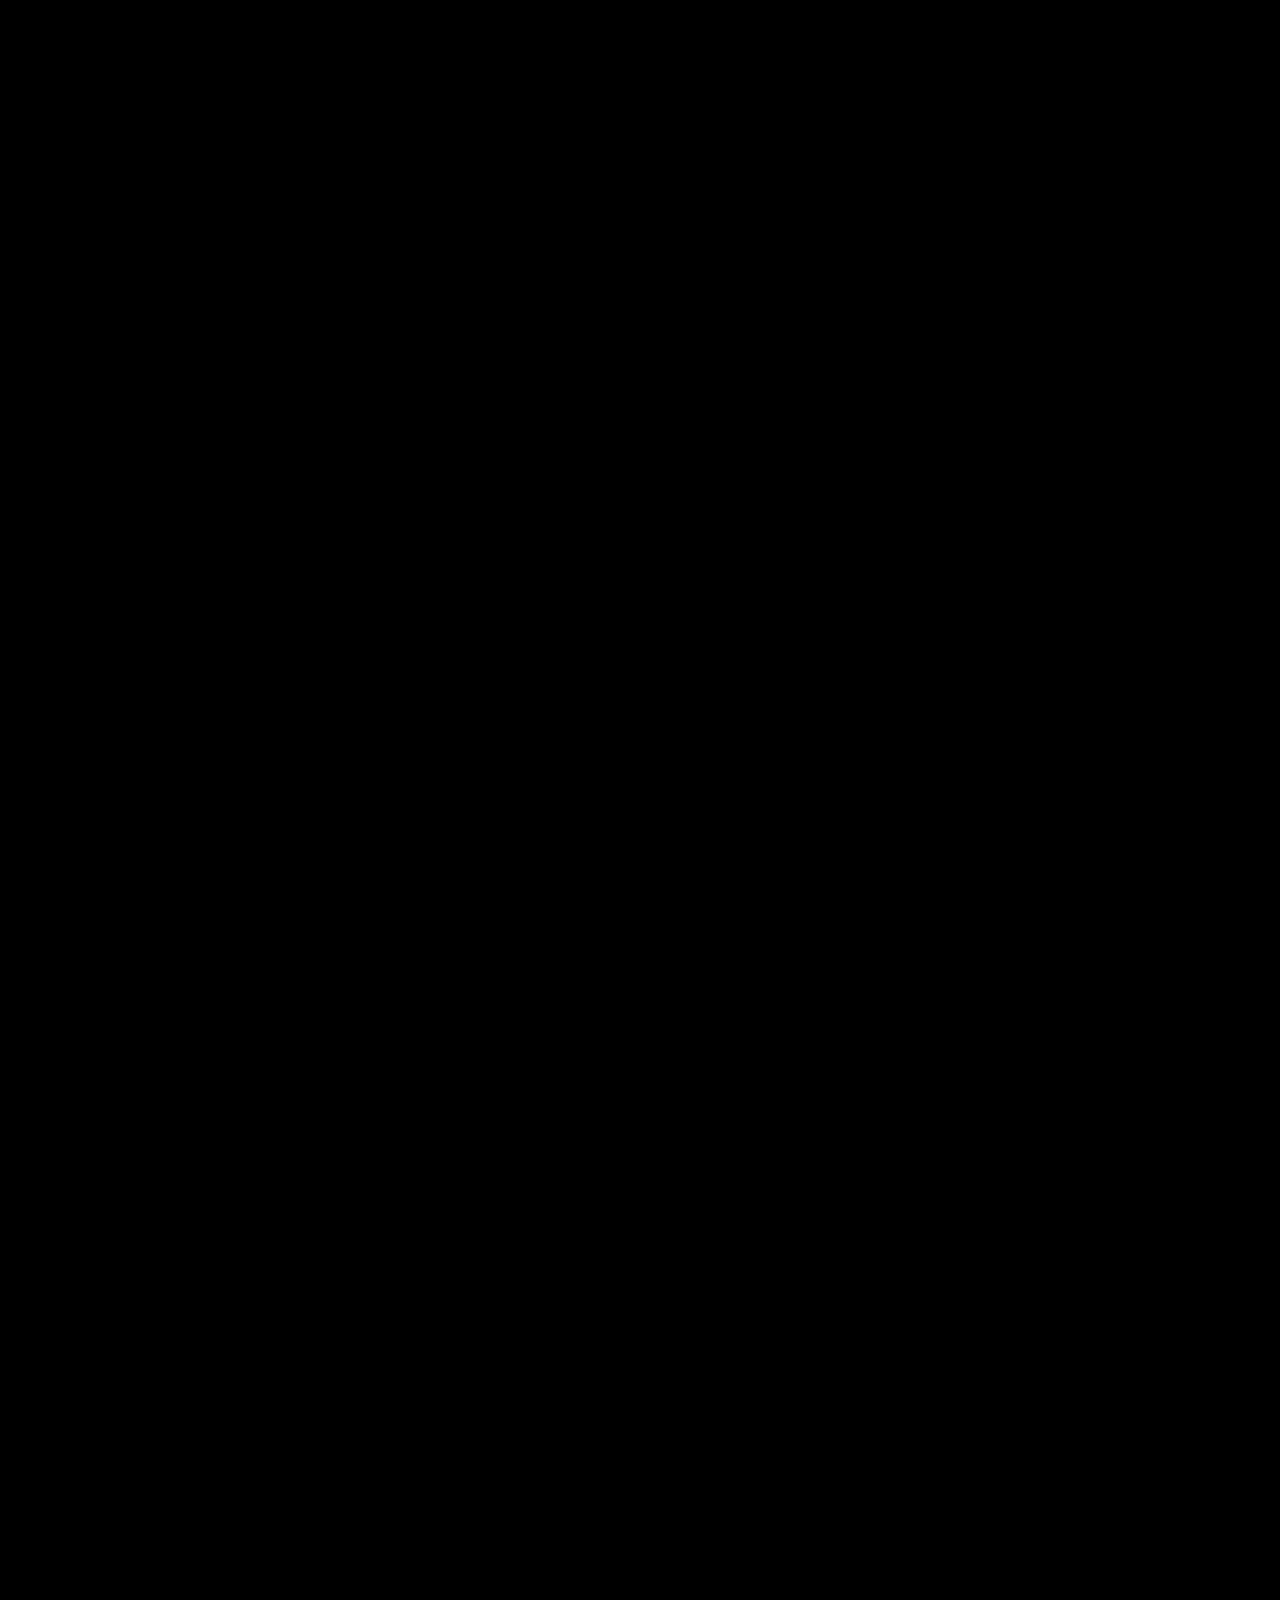
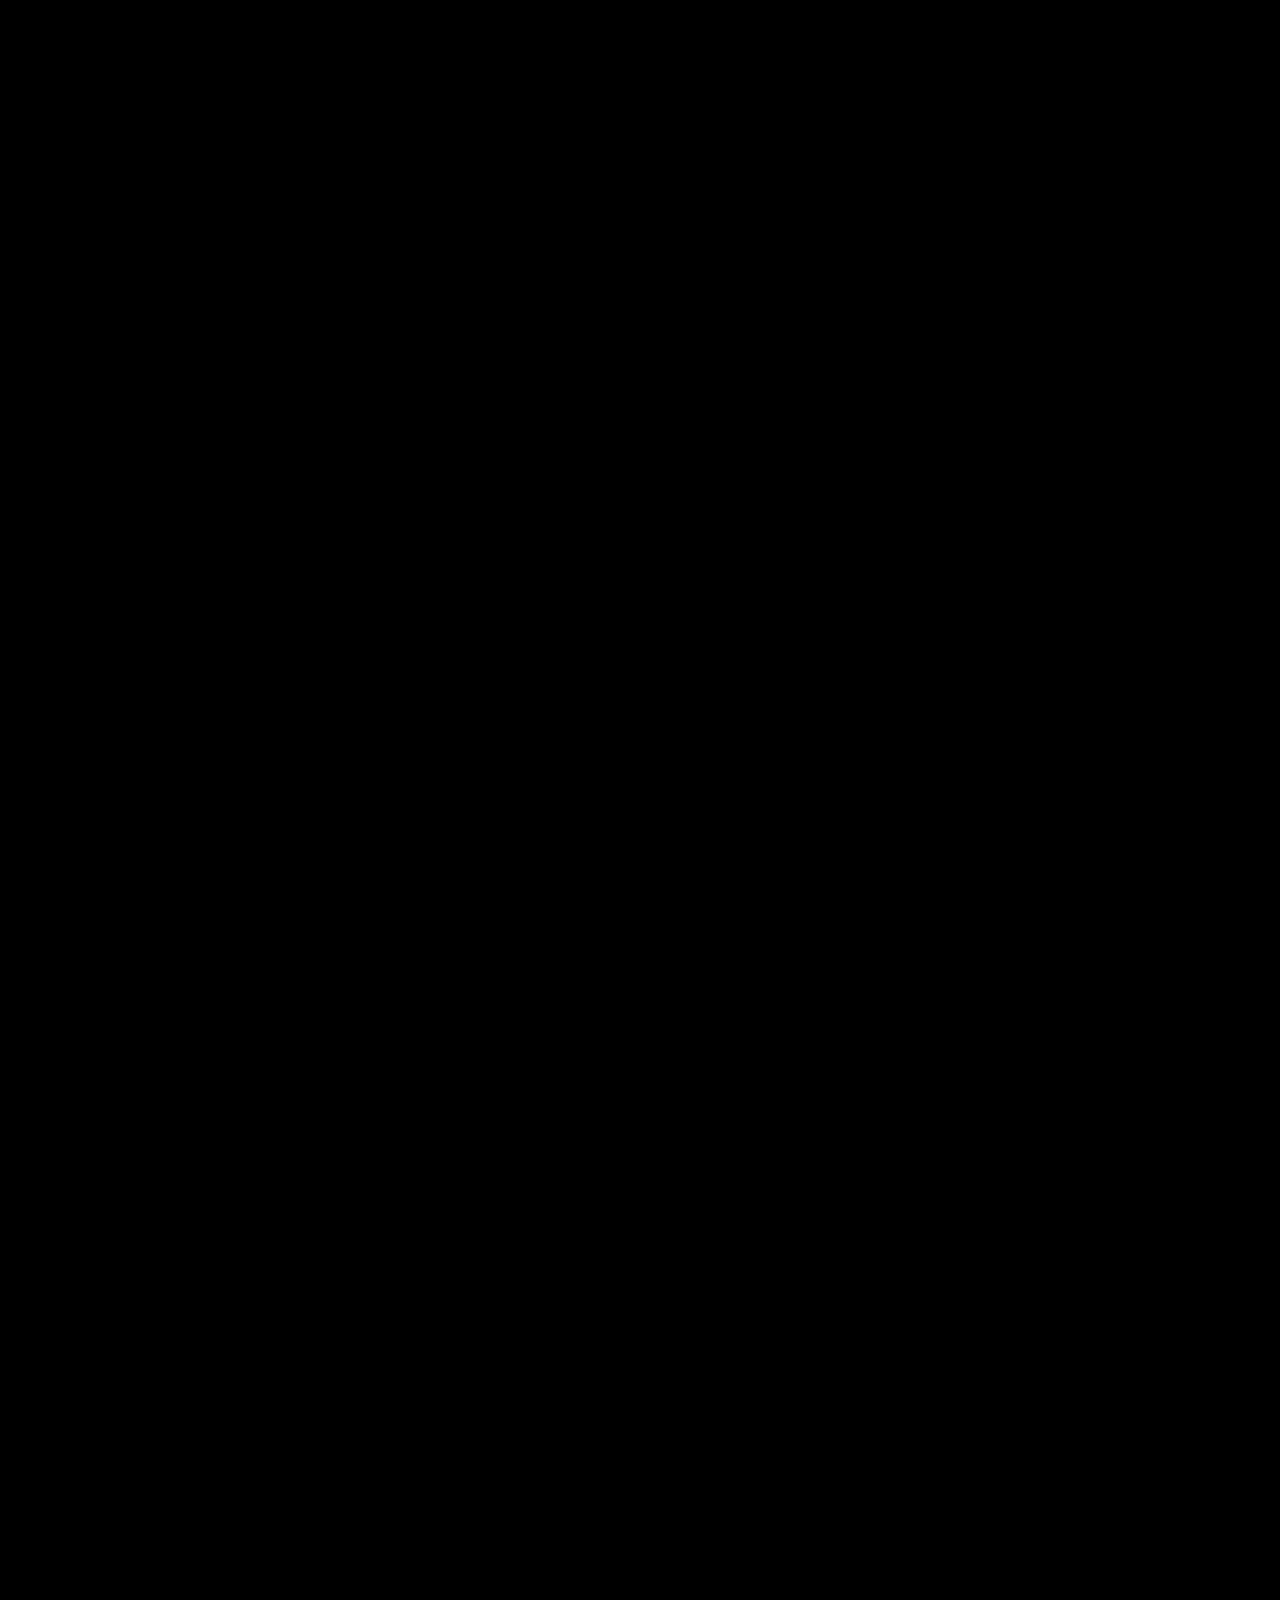
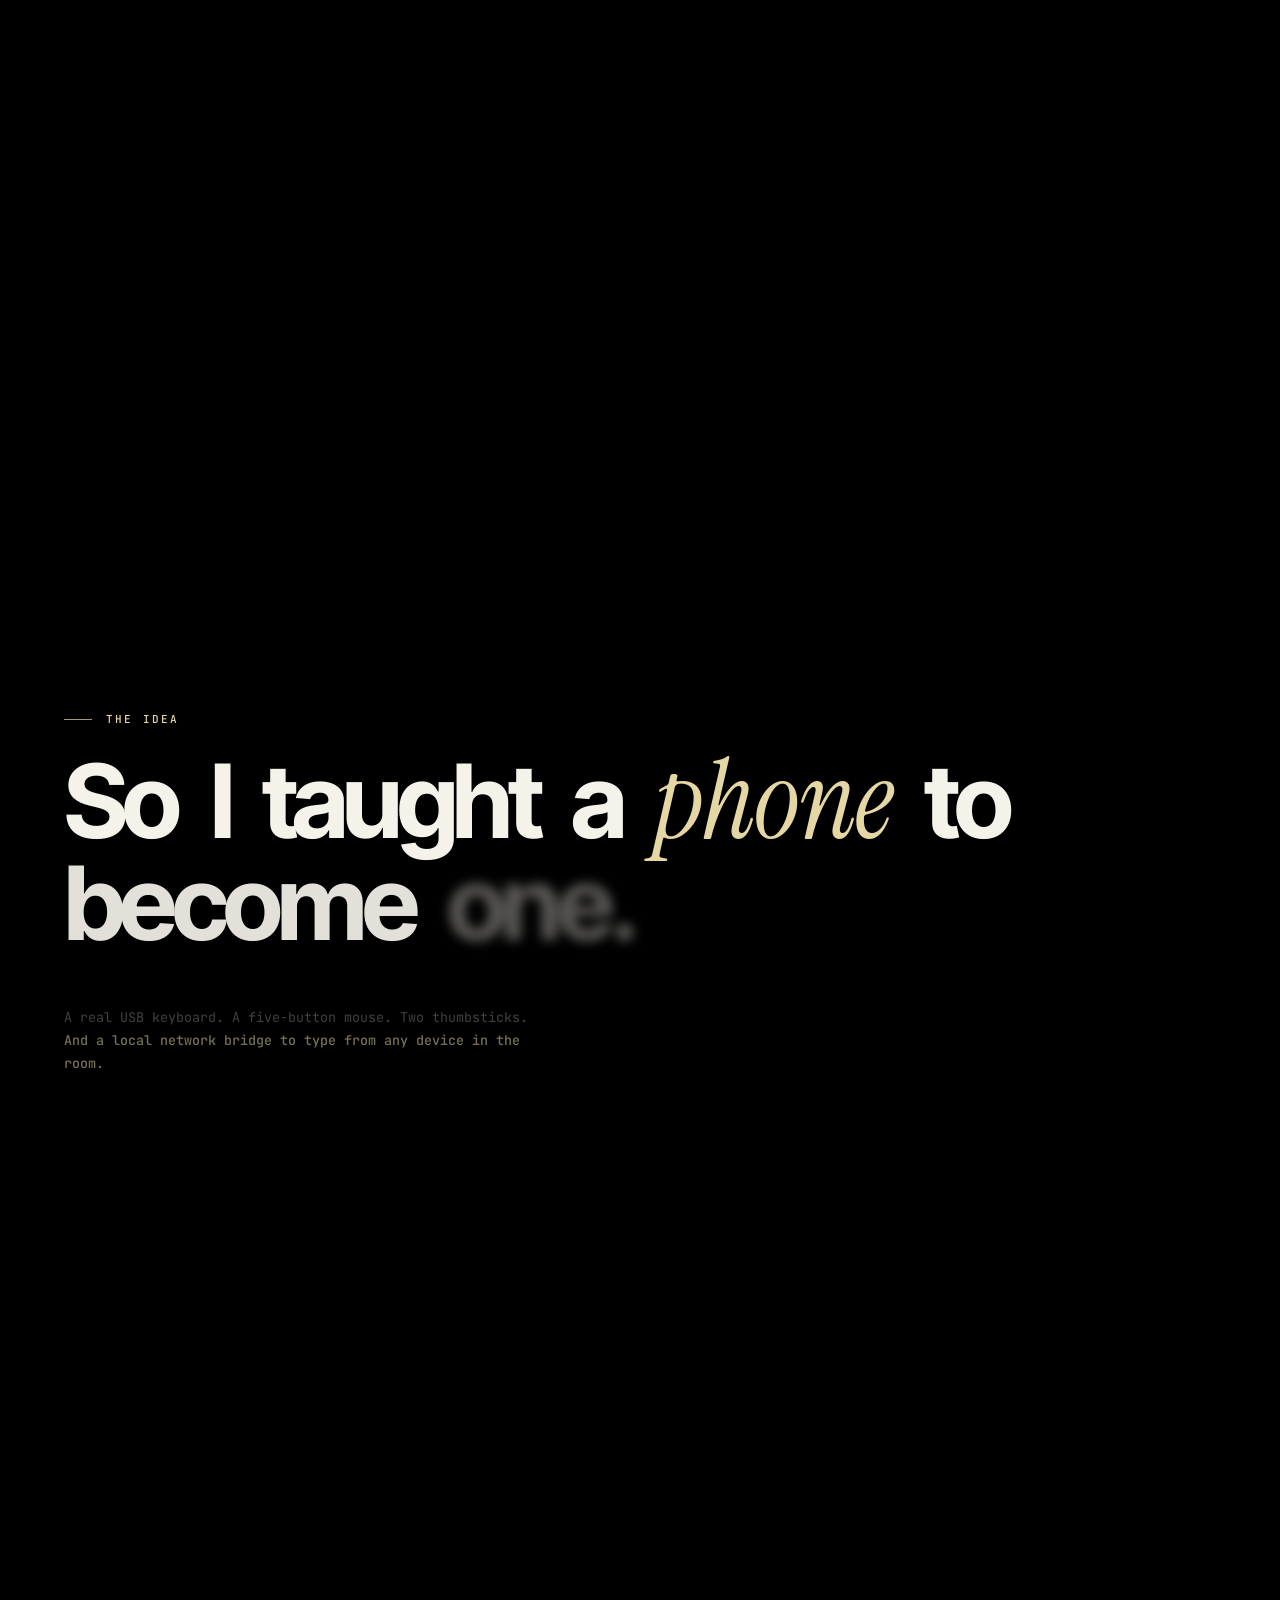
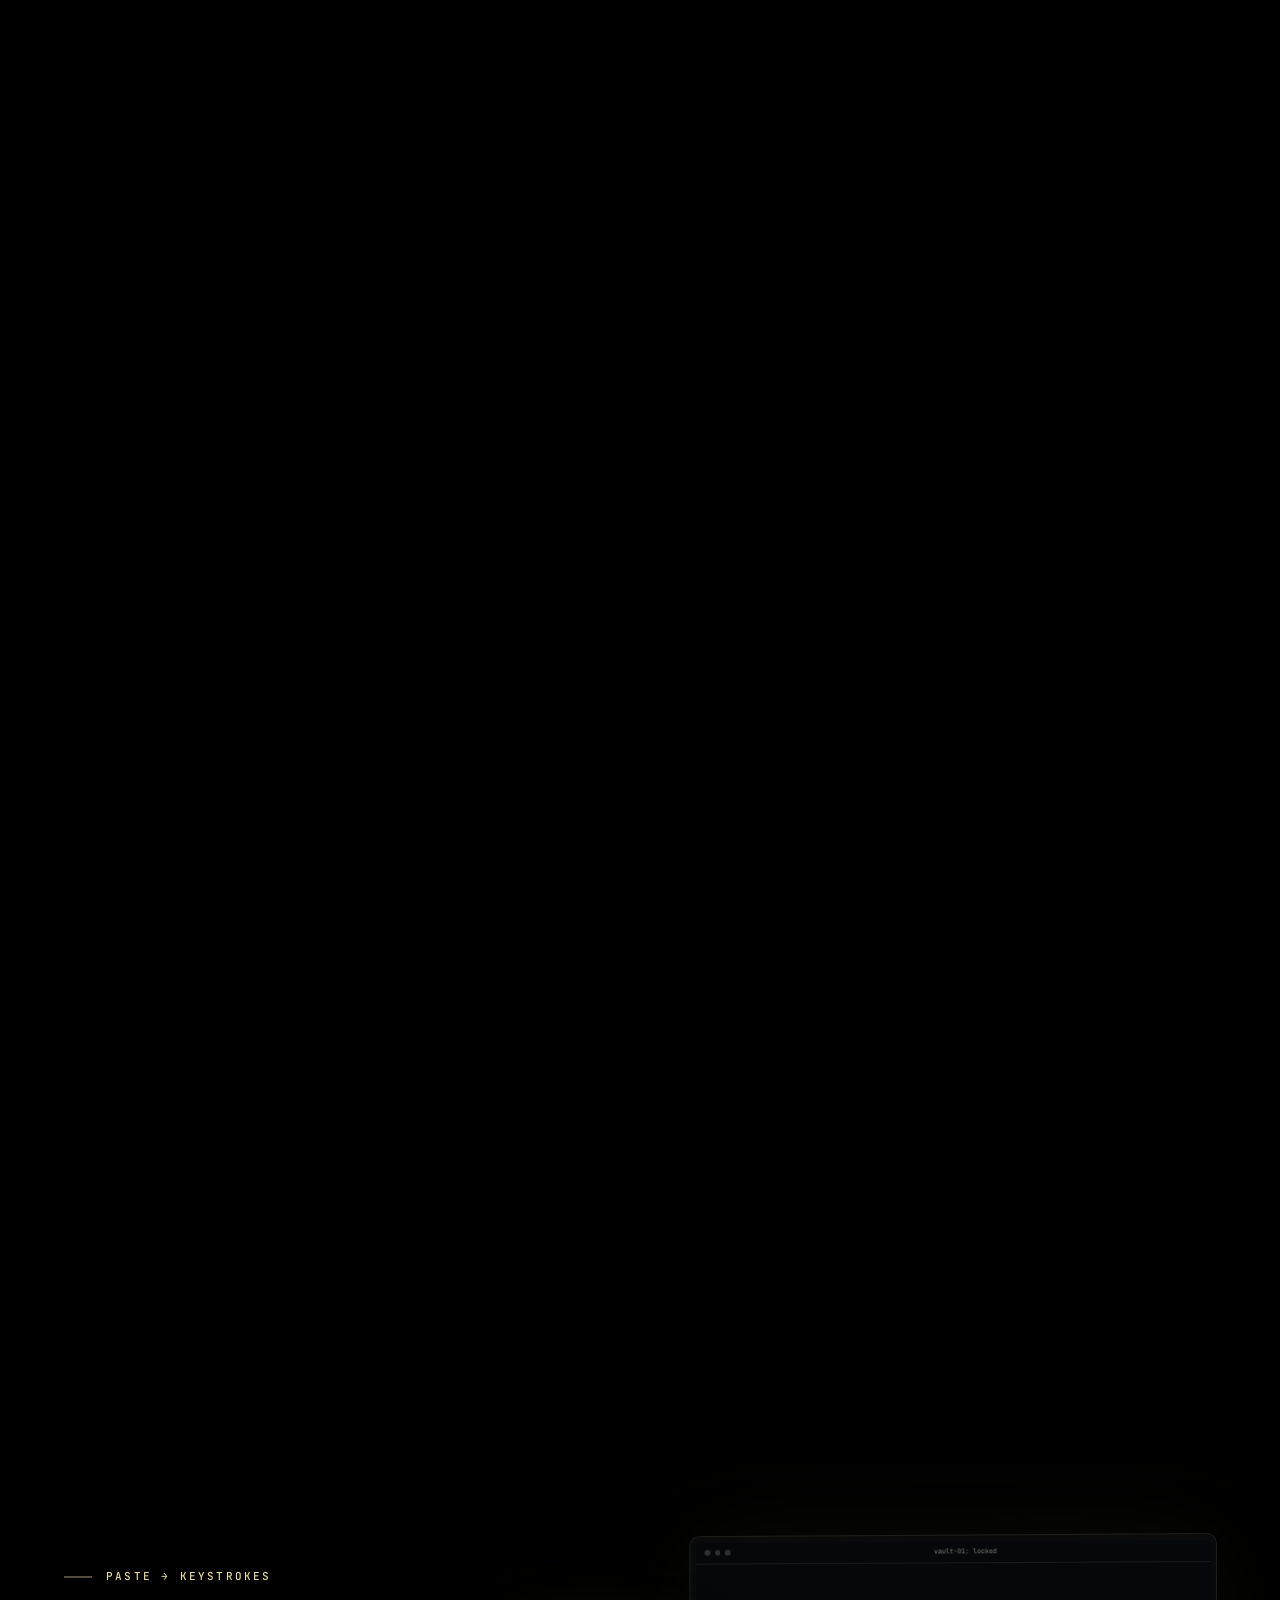
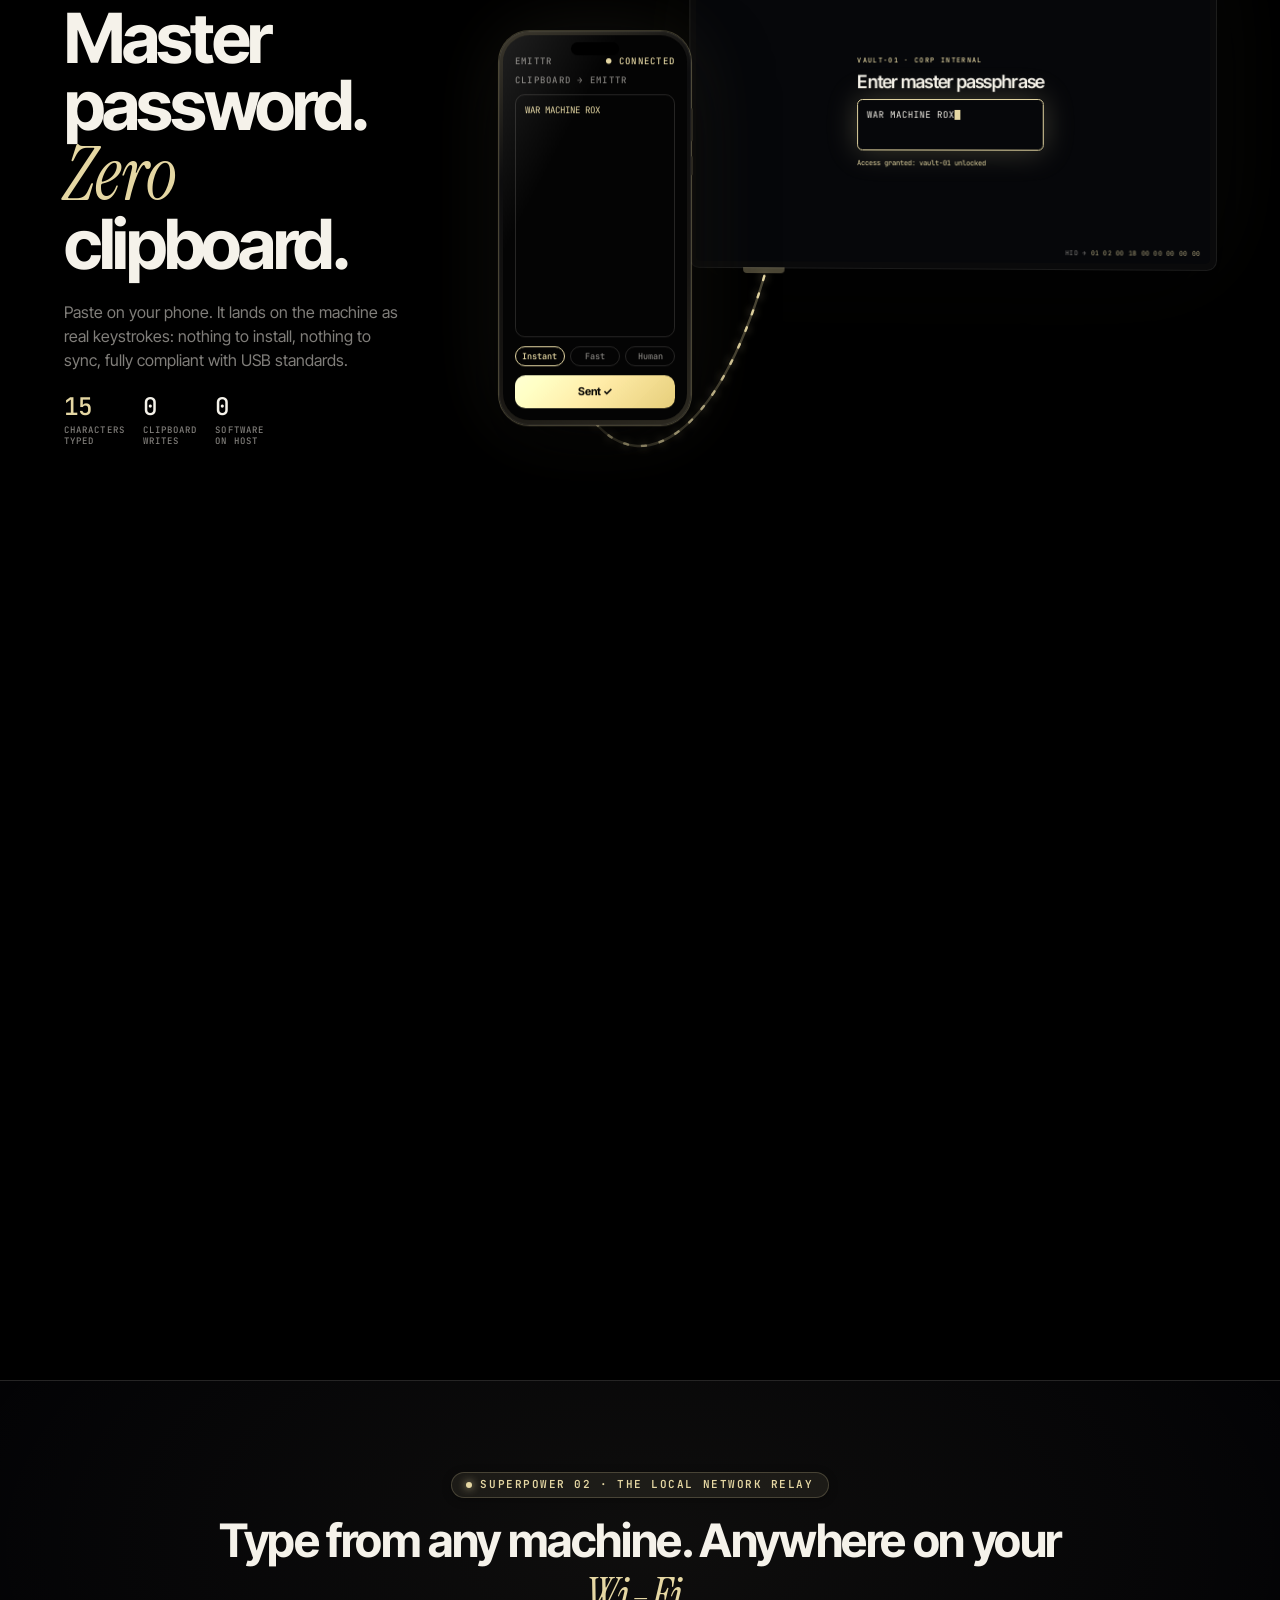
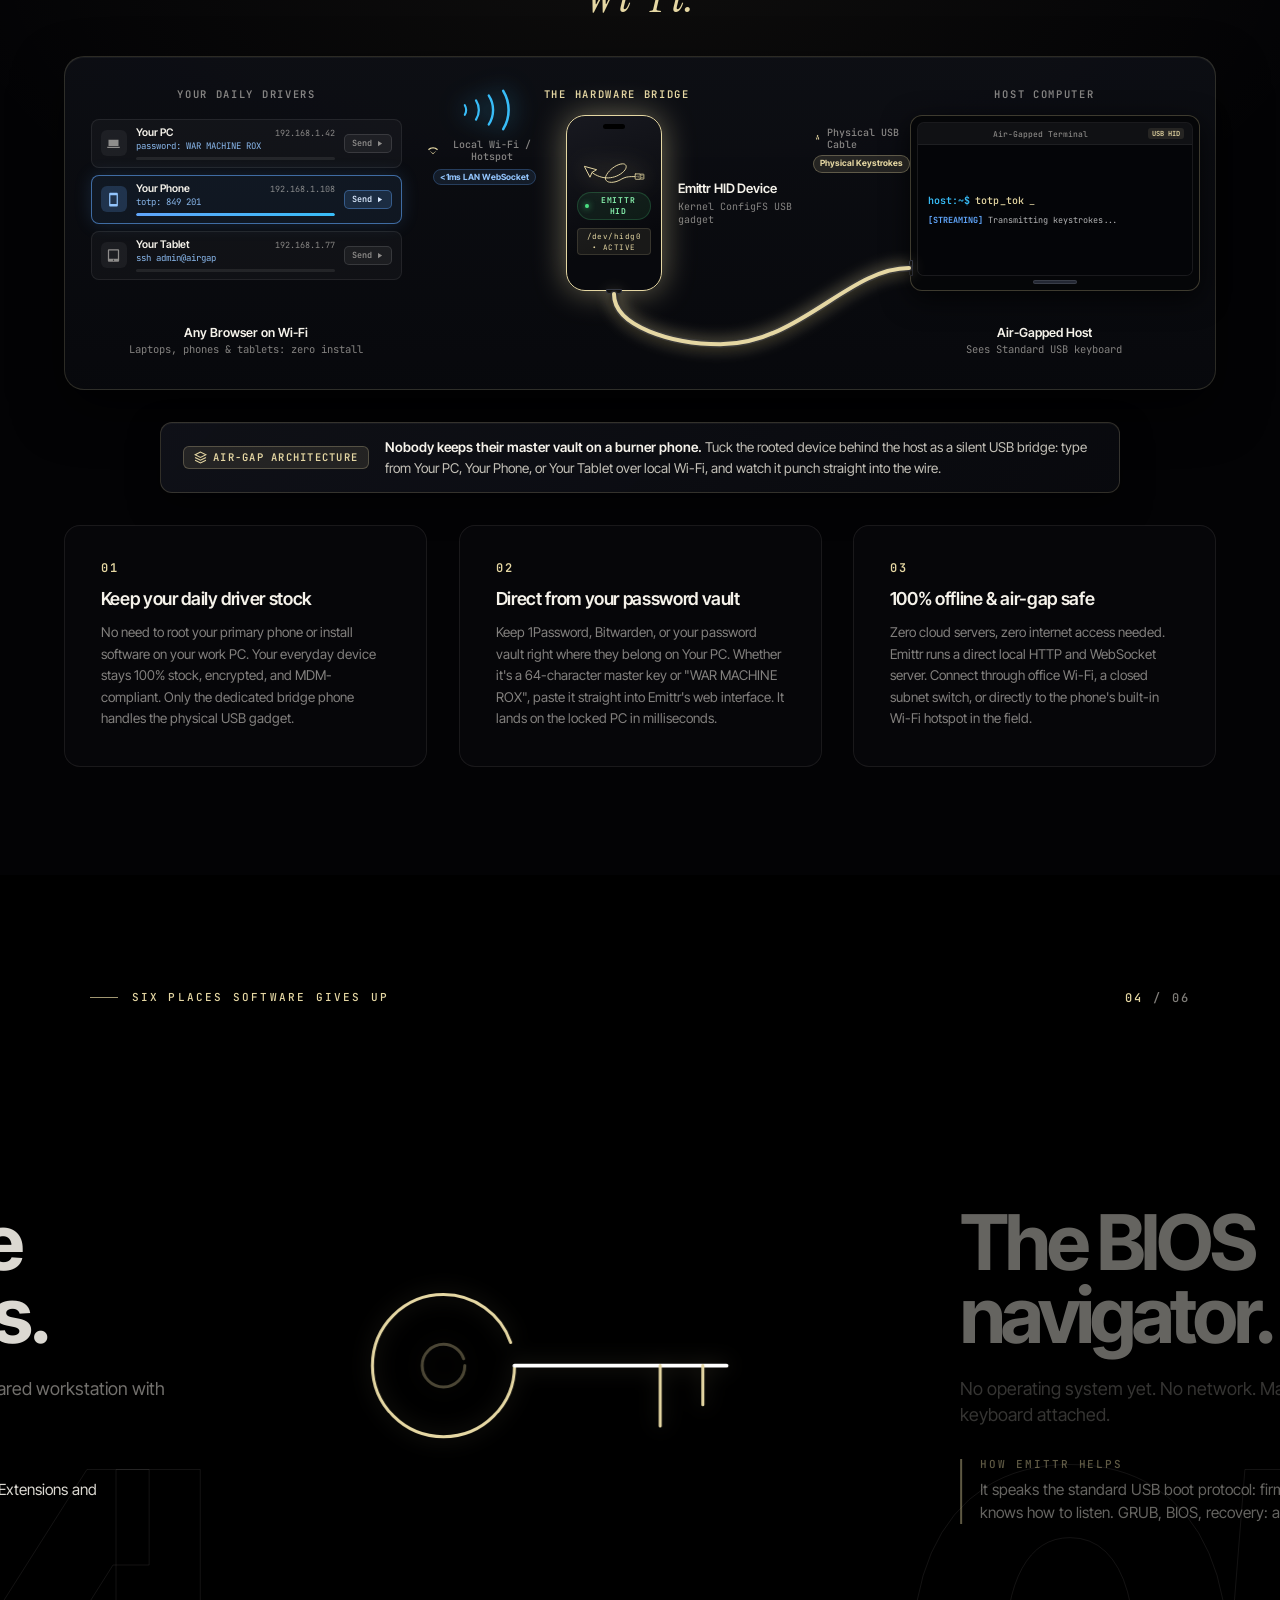
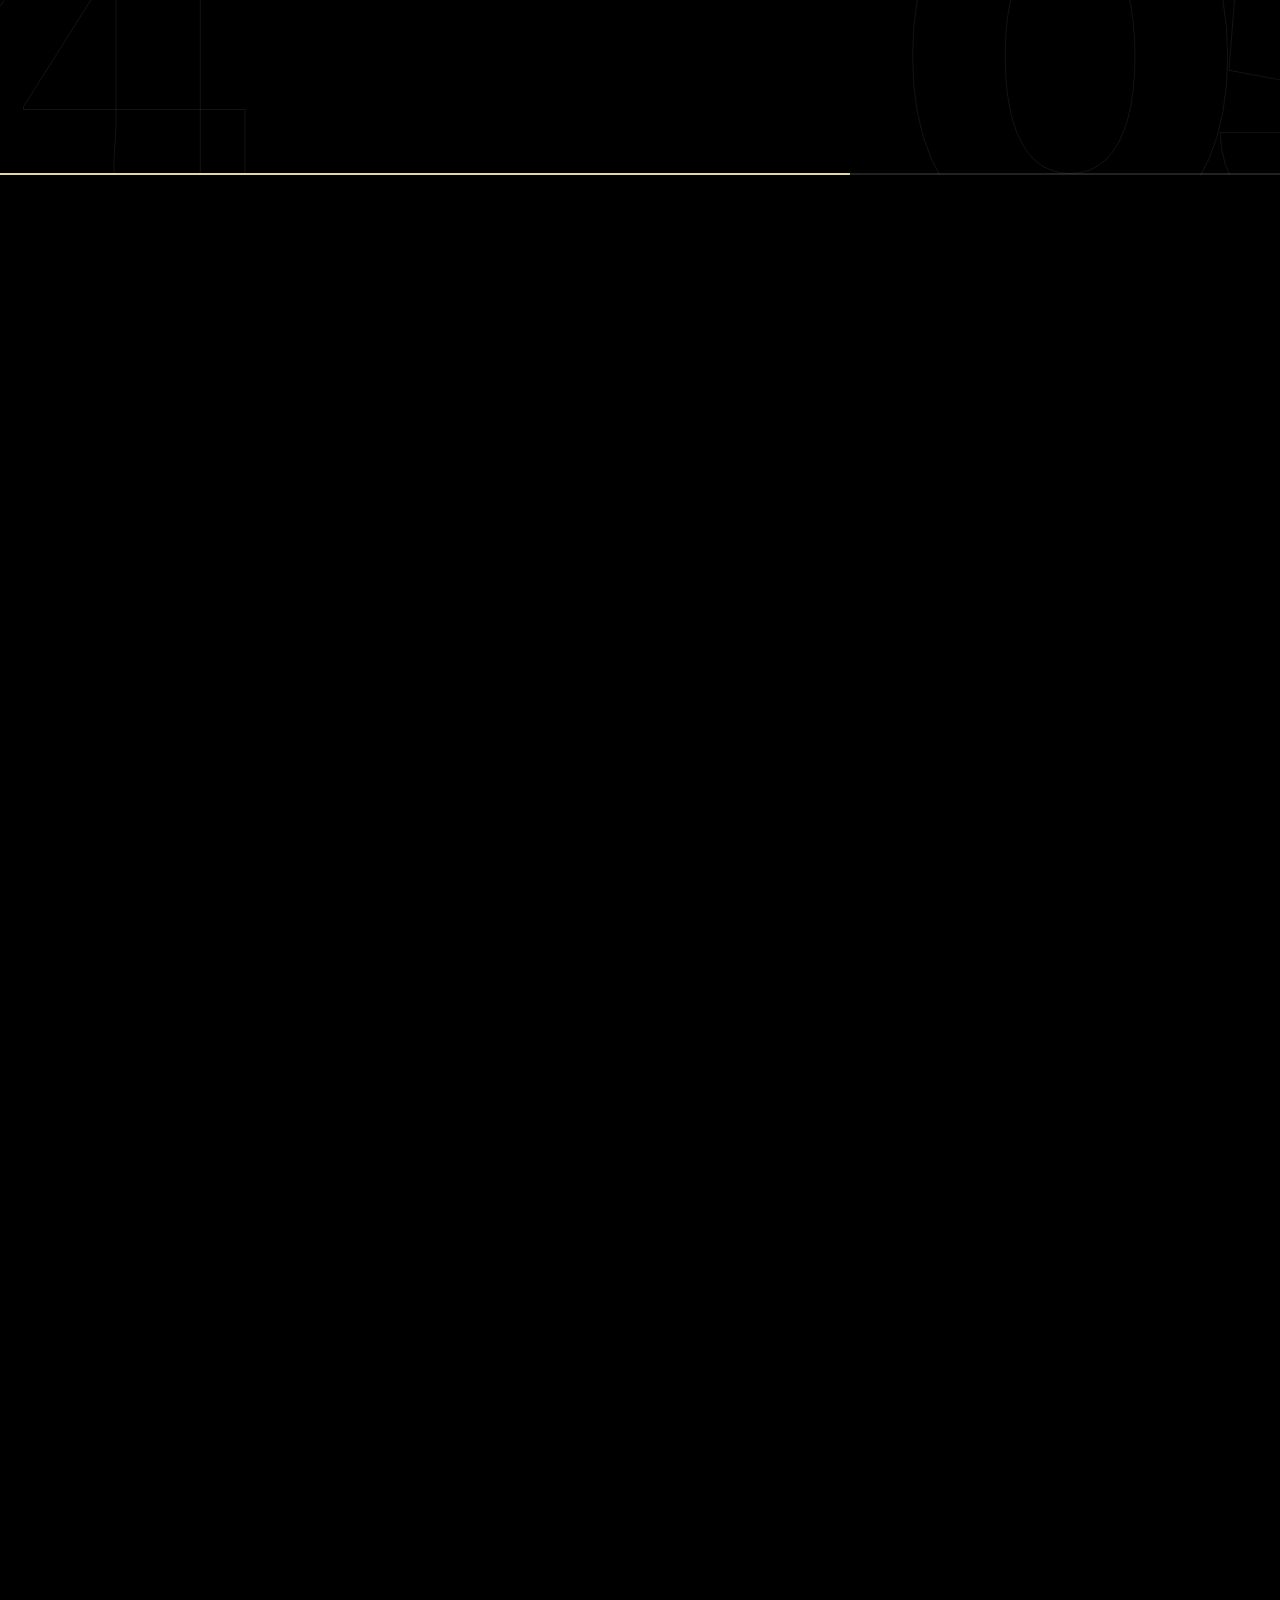
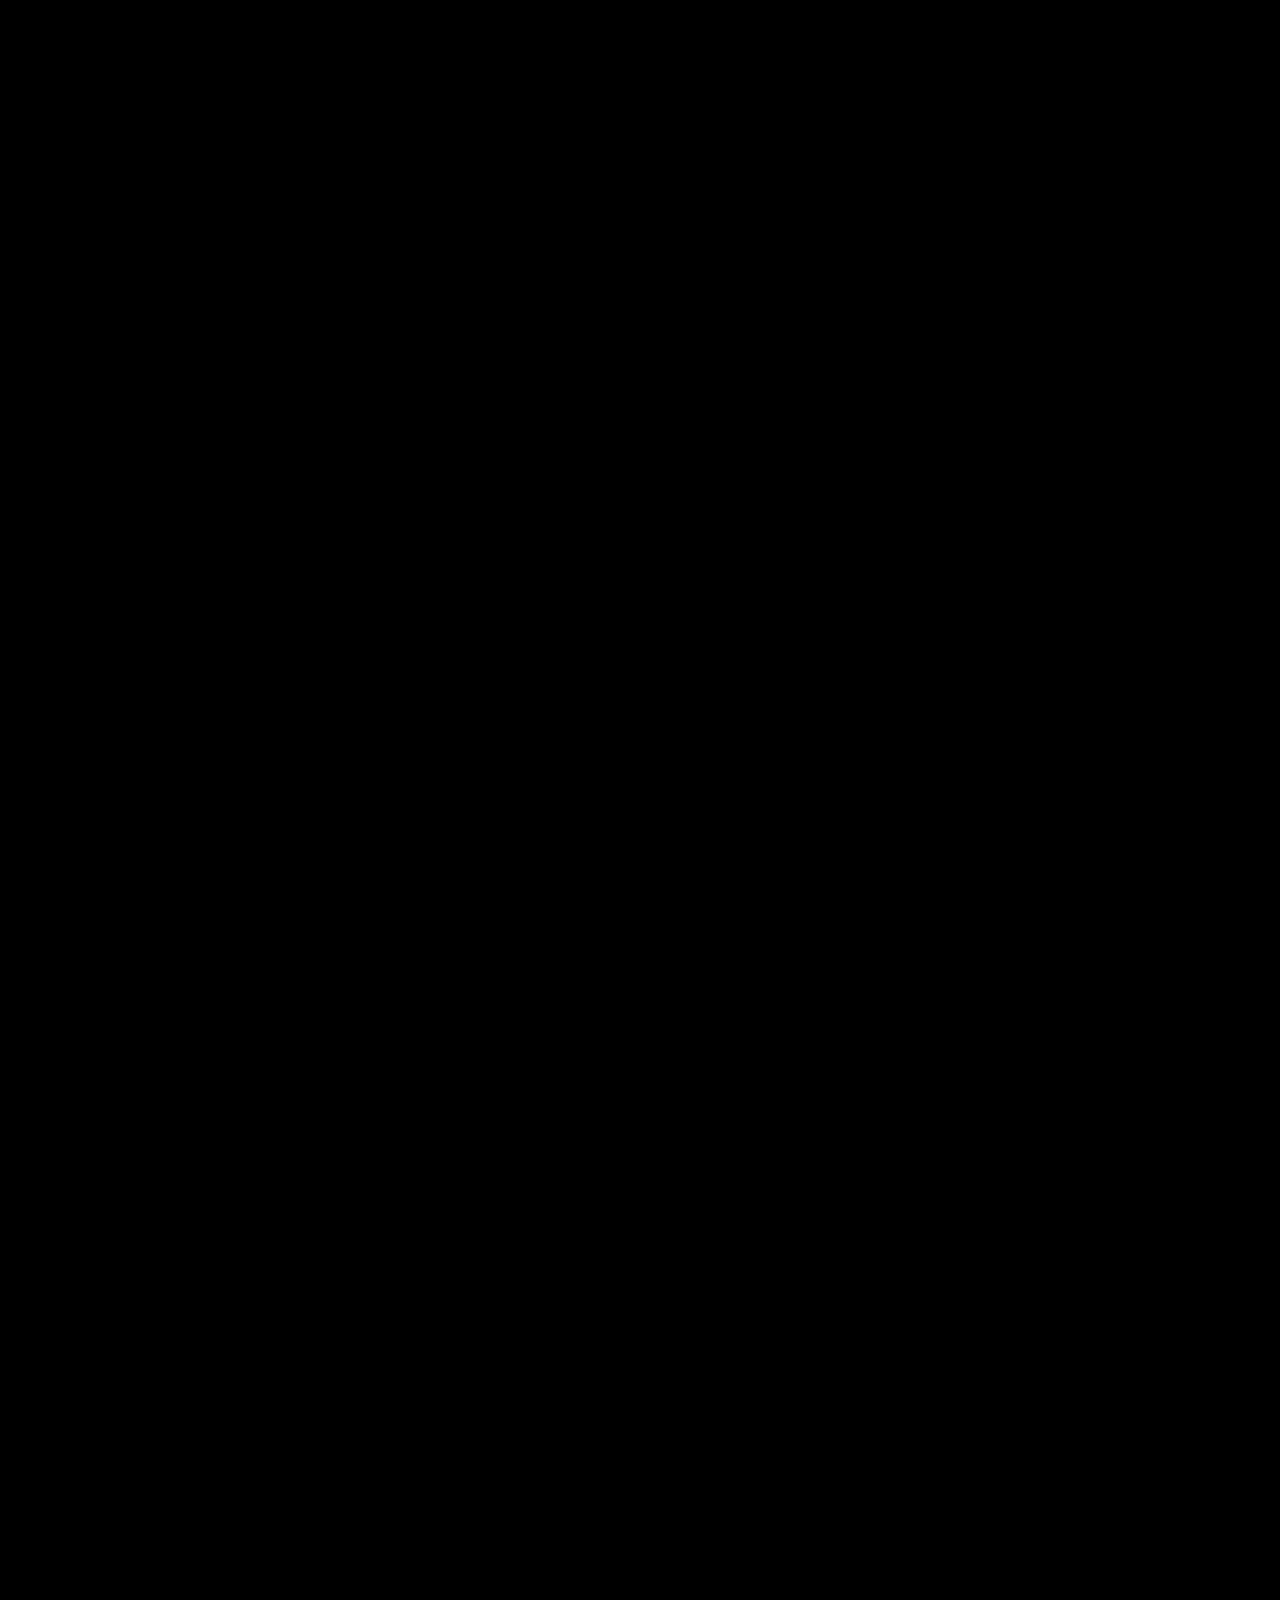
==== commit cc0108dd: "feat(landing): physics hanging USB cable, remove plug squares, and side-by bridge text" ====
--- a/docs/index.html
+++ b/docs/index.html
@@ -20,7 +20,7 @@
   <link
     href="https://fonts.googleapis.com/css2?family=Inter+Tight:wght@400;500;600;700;800&family=Instrument+Serif:ital@0;1&family=JetBrains+Mono:wght@400;500&display=swap"
     rel="stylesheet" />
-  <link rel="stylesheet" href="landing.css?v=6.5.1" />
+  <link rel="stylesheet" href="landing.css?v=6.5.2" />
   <noscript>
     <style>
       .intro {
@@ -518,51 +518,59 @@
             </div>
 
             <!-- Connected Hardware Devices & Physical USB Cable -->
-            <div class="cluster-devices-row">
-              <!-- Stage 2: Hardware Bridge Phone -->
-              <div class="stage-device phone-frame" id="bridgePhone">
-                <div class="phone-island"></div>
-                <div class="phone-screen-mini">
-                  <div class="mini-logo-wrap" title="Emittr HID Device">
-                    <svg viewBox="391 295 750 250" class="mini-emittr-logo" fill="none" stroke="currentColor"
-                      stroke-linecap="round" stroke-linejoin="round">
-                      <!-- cursor -->
-                      <path stroke-width="12" d="M411.5 340.5 L555.5 380 L500.5 412.8 L477.5 466.5 Z" />
-                      <!-- continuous wire loop forming "e" -->
-                      <path stroke-width="12"
-                        d="M500.5 412.8 C508.0 418.7 515.5 425.3 523.1 430.4 C530.6 435.4 538.1 439.2 545.8 443.2 C553.5 447.2 561.4 451.0 569.4 454.4 C577.4 457.8 585.6 460.9 593.8 463.7 C602.0 466.5 610.4 469.0 618.9 471.1 C627.3 473.2 635.9 474.8 644.5 476.2 C653.1 477.5 661.8 478.5 670.4 479.0 C679.1 479.6 687.9 479.8 696.5 479.4 C705.2 479.1 713.9 478.1 722.5 477.0 C731.2 475.8 739.8 474.4 748.3 472.6 C756.8 470.7 765.2 468.5 773.5 465.9 C781.8 463.3 790.0 460.3 798.0 456.9 C806.1 453.5 813.9 449.8 821.6 445.7 C829.3 441.6 836.9 437.3 844.2 432.6 C851.5 427.8 858.7 422.8 865.4 417.3 C872.2 411.8 878.8 406.1 884.7 399.8 C890.7 393.5 896.6 386.8 901.2 379.5 C905.7 372.2 910.4 364.1 912.1 355.9 C913.8 347.7 914.6 337.4 911.3 330.2 C908.1 323.0 900.1 316.1 892.7 312.6 C885.3 309.1 875.6 309.0 867.0 309.1 C858.4 309.2 849.7 311.2 841.3 313.2 C832.9 315.3 824.6 318.3 816.5 321.5 C808.4 324.7 800.5 328.4 792.8 332.4 C785.1 336.4 777.6 341.0 770.3 345.7 C763.0 350.4 755.9 355.4 749.0 360.7 C742.1 366.0 735.3 371.6 728.9 377.4 C722.4 383.3 716.2 389.4 710.3 395.8 C704.4 402.2 698.7 408.8 693.4 415.7 C688.2 422.6 683.0 429.8 678.6 437.2 C674.2 444.7 669.5 453.1 666.8 460.5 C664.1 467.9 662.3 474.3 662.3 481.5 C662.3 488.7 662.9 496.7 666.8 503.5 C670.7 510.3 678.5 517.5 685.8 522.0 C693.2 526.5 702.3 528.9 711.0 530.8 C719.6 532.6 728.8 533.2 737.6 533.1 C746.5 533.0 755.5 531.7 764.3 530.3 C773.1 528.8 781.9 526.9 790.4 524.5 C799.0 522.0 807.4 518.8 815.6 515.4 C823.8 512.0 832.1 507.9 839.8 503.9 C847.5 499.9 854.0 495.4 862.0 491.3 C870.0 487.2 879.3 482.6 888.0 479.2 C896.7 475.8 905.0 473.0 914.0 470.8 C923.0 468.6 931.8 467.2 942.0 466.1 C952.2 465.0 962.3 464.4 975.0 464.0 C987.7 463.6 1003.7 463.7 1018.0 463.5" />
-                      <!-- USB plug -->
-                      <rect stroke-width="10" x="1022.3" y="431" width="60.2" height="65" rx="6" />
-                      <path stroke-width="10" d="M1082.5 433.8 H1122.2 a5 5 0 0 1 5 5 V488.5 a5 5 0 0 1 -5 5 H1082.5" />
-                      <g fill="currentColor">
-                        <rect x="1099" y="447" width="10.5" height="10.5" rx="1.5" />
-                        <rect x="1099" y="468.5" width="10.5" height="10.5" rx="1.5" />
-                      </g>
-                      <!-- USB symbol inside plug -->
-                      <g transform="translate(1054.5 463.5) scale(0.72) translate(-1054.5 -463.5)">
+            <div class="cluster-devices-row" id="clusterDevicesRow">
+              <!-- Stage 2: Hardware Bridge Phone + Side-by Caption -->
+              <div class="bridge-unit" id="bridgeUnit">
+                <div class="stage-device phone-frame" id="bridgePhone">
+                  <div class="phone-island"></div>
+                  <div class="phone-screen-mini">
+                    <div class="mini-logo-wrap" title="Emittr HID Device">
+                      <svg viewBox="391 295 750 250" class="mini-emittr-logo" fill="none" stroke="currentColor"
+                        stroke-linecap="round" stroke-linejoin="round">
+                        <!-- cursor -->
+                        <path stroke-width="12" d="M411.5 340.5 L555.5 380 L500.5 412.8 L477.5 466.5 Z" />
+                        <!-- continuous wire loop forming "e" -->
+                        <path stroke-width="12"
+                          d="M500.5 412.8 C508.0 418.7 515.5 425.3 523.1 430.4 C530.6 435.4 538.1 439.2 545.8 443.2 C553.5 447.2 561.4 451.0 569.4 454.4 C577.4 457.8 585.6 460.9 593.8 463.7 C602.0 466.5 610.4 469.0 618.9 471.1 C627.3 473.2 635.9 474.8 644.5 476.2 C653.1 477.5 661.8 478.5 670.4 479.0 C679.1 479.6 687.9 479.8 696.5 479.4 C705.2 479.1 713.9 478.1 722.5 477.0 C731.2 475.8 739.8 474.4 748.3 472.6 C756.8 470.7 765.2 468.5 773.5 465.9 C781.8 463.3 790.0 460.3 798.0 456.9 C806.1 453.5 813.9 449.8 821.6 445.7 C829.3 441.6 836.9 437.3 844.2 432.6 C851.5 427.8 858.7 422.8 865.4 417.3 C872.2 411.8 878.8 406.1 884.7 399.8 C890.7 393.5 896.6 386.8 901.2 379.5 C905.7 372.2 910.4 364.1 912.1 355.9 C913.8 347.7 914.6 337.4 911.3 330.2 C908.1 323.0 900.1 316.1 892.7 312.6 C885.3 309.1 875.6 309.0 867.0 309.1 C858.4 309.2 849.7 311.2 841.3 313.2 C832.9 315.3 824.6 318.3 816.5 321.5 C808.4 324.7 800.5 328.4 792.8 332.4 C785.1 336.4 777.6 341.0 770.3 345.7 C763.0 350.4 755.9 355.4 749.0 360.7 C742.1 366.0 735.3 371.6 728.9 377.4 C722.4 383.3 716.2 389.4 710.3 395.8 C704.4 402.2 698.7 408.8 693.4 415.7 C688.2 422.6 683.0 429.8 678.6 437.2 C674.2 444.7 669.5 453.1 666.8 460.5 C664.1 467.9 662.3 474.3 662.3 481.5 C662.3 488.7 662.9 496.7 666.8 503.5 C670.7 510.3 678.5 517.5 685.8 522.0 C693.2 526.5 702.3 528.9 711.0 530.8 C719.6 532.6 728.8 533.2 737.6 533.1 C746.5 533.0 755.5 531.7 764.3 530.3 C773.1 528.8 781.9 526.9 790.4 524.5 C799.0 522.0 807.4 518.8 815.6 515.4 C823.8 512.0 832.1 507.9 839.8 503.9 C847.5 499.9 854.0 495.4 862.0 491.3 C870.0 487.2 879.3 482.6 888.0 479.2 C896.7 475.8 905.0 473.0 914.0 470.8 C923.0 468.6 931.8 467.2 942.0 466.1 C952.2 465.0 962.3 464.4 975.0 464.0 C987.7 463.6 1003.7 463.7 1018.0 463.5" />
+                        <!-- USB plug -->
+                        <rect stroke-width="10" x="1022.3" y="431" width="60.2" height="65" rx="6" />
+                        <path stroke-width="10" d="M1082.5 433.8 H1122.2 a5 5 0 0 1 5 5 V488.5 a5 5 0 0 1 -5 5 H1082.5" />
                         <g fill="currentColor">
-                          <circle cx="1034.5" cy="463.5" r="4" />
-                          <path d="M1075 463.5 L1066 458.3 V468.7 Z" />
-                          <circle cx="1057.5" cy="450.5" r="3.3" />
-                          <rect x="1058" y="473.2" width="6.6" height="6.6" />
+                          <rect x="1099" y="447" width="10.5" height="10.5" rx="1.5" />
+                          <rect x="1099" y="468.5" width="10.5" height="10.5" rx="1.5" />
                         </g>
-                        <g fill="none" stroke="currentColor" stroke-width="2.8" stroke-linecap="round"
-                          stroke-linejoin="round">
-                          <path d="M1034.5 463.5 H1067" />
-                          <path d="M1040.5 463.5 L1048 450.5 H1057" />
-                          <path d="M1046 463.5 L1053.5 476.5 H1059" />
+                        <!-- USB symbol inside plug -->
+                        <g transform="translate(1054.5 463.5) scale(0.72) translate(-1054.5 -463.5)">
+                          <g fill="currentColor">
+                            <circle cx="1034.5" cy="463.5" r="4" />
+                            <path d="M1075 463.5 L1066 458.3 V468.7 Z" />
+                            <circle cx="1057.5" cy="450.5" r="3.3" />
+                            <rect x="1058" y="473.2" width="6.6" height="6.6" />
+                          </g>
+                          <g fill="none" stroke="currentColor" stroke-width="2.8" stroke-linecap="round"
+                            stroke-linejoin="round">
+                            <path d="M1034.5 463.5 H1067" />
+                            <path d="M1040.5 463.5 L1048 450.5 H1057" />
+                            <path d="M1046 463.5 L1053.5 476.5 H1059" />
+                          </g>
                         </g>
-                      </g>
-                    </svg>
-                  </div>
-                  <div class="mini-status">
-                    <span class="status-pulse-dot"></span>
-                    <span>EMITTR HID</span>
-                  </div>
-                  <div class="mini-bytes">/dev/hidg0 &bull; ACTIVE</div>
-                </div>
-                <!-- USB-C Port Socket on Phone bottom edge -->
-                <div class="phone-usbc-socket" aria-hidden="true"></div>
+                      </svg>
+                    </div>
+                    <div class="mini-status">
+                      <span class="status-pulse-dot"></span>
+                      <span>EMITTR HID</span>
+                    </div>
+                    <div class="mini-bytes">/dev/hidg0 &bull; ACTIVE</div>
+                  </div>
+                  <!-- USB-C Port Socket on Phone bottom edge -->
+                  <div class="phone-usbc-socket" id="phoneUsbcSocket" aria-hidden="true"></div>
+                </div>
+
+                <!-- Side-by Caption: Emittr HID Device (beside the phone, exactly as Photo 2) -->
+                <div class="bridge-side-caption" id="bridgeSideCaption">
+                  <b>Emittr HID Device</b>
+                  <span>Kernel ConfigFS USB gadget</span>
+                </div>
               </div>
 
               <!-- CONNECTION 2-3: PHYSICAL USB CABLE -->
@@ -577,66 +585,12 @@
                   </div>
                   <b class="latency-pill gold">Physical Keystrokes</b>
                 </div>
-
-                <div class="cable-assembly">
-                  <!-- SVG Braided Cable Path (curves from phone bottom to monitor port) -->
-                  <svg class="cable-svg-canvas" viewBox="0 0 200 210" preserveAspectRatio="none">
-                    <path class="cable-wire-shadow" d="M 0 194 C 0 206, 45 208, 100 196 C 150 184, 185 162, 200 150" />
-                    <path class="cable-wire-jacket" d="M 0 194 C 0 206, 45 208, 100 196 C 150 184, 185 162, 200 150" />
-                    <path class="cable-wire-core" d="M 0 194 C 0 206, 45 208, 100 196 C 150 184, 185 162, 200 150" />
-                    <path class="cable-wire-pulse" id="wirePulse"
-                      d="M 0 194 C 0 206, 45 208, 100 196 C 150 184, 185 162, 200 150" />
-                  </svg>
-
-                  <!-- Left Plug: USB-C physically inserted into Phone Bottom Socket -->
-                  <div class="usb-plug-housing plug-left" title="USB-C plugged into Emittr">
-                    <div class="plug-pin usbc-pin"></div>
-                    <div class="plug-body">
-                      <svg class="usb-trident-emboss" viewBox="0 0 24 24" width="10" height="10">
-                        <g transform="rotate(180 12 12)">
-                          <path d="M12 2L15 5.5H13V15H11V5.5H9L12 2Z" fill="currentColor" />
-                          <path d="M11 11H7V13" fill="none" stroke="currentColor" stroke-width="1.6"
-                            stroke-linecap="round" />
-                          <circle cx="7" cy="14.5" r="1.8" fill="currentColor" />
-                          <path d="M13 9H17V11" fill="none" stroke="currentColor" stroke-width="1.6"
-                            stroke-linecap="round" />
-                          <rect x="15.2" y="11" width="3.6" height="3.6" fill="currentColor" />
-                          <circle cx="12" cy="18" r="2" fill="currentColor" />
-                        </g>
-                      </svg>
-                    </div>
-                    <div class="plug-boot usbc-boot"></div>
-                  </div>
-
-                  <!-- Right Plug: USB-A physically inserted into Target Host Port -->
-                  <div class="usb-plug-housing plug-right" title="USB-A plugged into Host Terminal">
-                    <div class="plug-boot usba-boot"></div>
-                    <div class="plug-body">
-                      <svg class="usb-trident-emboss" viewBox="0 0 24 24" width="10" height="10">
-                        <g transform="rotate(90 12 12)">
-                          <path d="M12 2L15 5.5H13V15H11V5.5H9L12 2Z" fill="currentColor" />
-                          <path d="M11 11H7V13" fill="none" stroke="currentColor" stroke-width="1.6"
-                            stroke-linecap="round" />
-                          <circle cx="7" cy="14.5" r="1.8" fill="currentColor" />
-                          <path d="M13 9H17V11" fill="none" stroke="currentColor" stroke-width="1.6"
-                            stroke-linecap="round" />
-                          <rect x="15.2" y="11" width="3.6" height="3.6" fill="currentColor" />
-                          <circle cx="12" cy="18" r="2" fill="currentColor" />
-                        </g>
-                      </svg>
-                    </div>
-                    <div class="plug-pin usba-shroud">
-                      <span class="shroud-hole"></span>
-                      <span class="shroud-hole"></span>
-                    </div>
-                  </div>
-                </div>
               </div>
 
               <!-- Stage 3: Host PC (Terminal) -->
               <div class="stage-device monitor-frame" id="targetMonitor">
                 <!-- USB-A Port Socket on Monitor left edge -->
-                <div class="monitor-usba-socket" aria-hidden="true"></div>
+                <div class="monitor-usba-socket" id="monitorUsbaSocket" aria-hidden="true"></div>
                 <div class="monitor-screen-mini">
                   <div class="mini-host-bar">
                     <div class="host-bar-dots">
@@ -659,12 +613,21 @@
                 </div>
                 <div class="monitor-stand"></div>
               </div>
+
+              <!-- SVG Physical Hanging Cable Overlay -->
+              <div class="cable-assembly" id="cableAssembly">
+                <!-- Dynamic SVG Braided Cable Path (curves from phone bottom to monitor port with physics) -->
+                <svg class="cable-svg-canvas" id="cableSvgCanvas">
+                  <path class="cable-wire-shadow" id="cableWireShadow" />
+                  <path class="cable-wire-jacket" id="cableWireJacket" />
+                  <path class="cable-wire-core" id="cableWireCore" />
+                  <path class="cable-wire-pulse" id="wirePulse" />
+                </svg>
+              </div>
             </div>
 
             <!-- Bottom Captions Row -->
             <div class="cluster-captions-row">
-              <div class="stage-caption phone-caption"><b>Emittr HID Device</b><span>Kernel ConfigFS USB gadget</span>
-              </div>
               <div class="stage-caption monitor-caption"><b>Air-Gapped Host</b><span>Sees Standard USB keyboard</span>
               </div>
             </div>
@@ -1016,7 +979,7 @@
   </main>
 
   <div class="toast" id="toast" role="status"></div>
-  <script src="landing.js?v=6.5.1"></script>
+  <script src="landing.js?v=6.5.2"></script>
   <!-- Cloudflare Web Analytics -->
   <script type='module' src='https://static.cloudflareinsights.com/beacon.min.js'
     data-cf-beacon='{"token": "f6bbcf9913784aef839783776286cce6"}'></script><!-- End Cloudflare Web Analytics -->
--- a/docs/landing.css
+++ b/docs/landing.css
@@ -1872,7 +1872,38 @@
   align-items: flex-end;
   width: 100%;
   position: relative;
-  height: 180px;
+  min-height: 180px;
+  margin-bottom: 24px;
+}
+
+/* Hardware Bridge Phone Unit + Side-by Caption */
+.bridge-unit {
+  display: flex;
+  align-items: center;
+  gap: 16px;
+  position: relative;
+  flex-shrink: 0;
+  z-index: 4;
+}
+
+.bridge-side-caption {
+  display: flex;
+  flex-direction: column;
+  gap: 4px;
+  text-align: left;
+  max-width: 135px;
+  pointer-events: none;
+}
+
+.bridge-side-caption b {
+  font: 600 13px/1.25 var(--sans);
+  color: var(--ink);
+  letter-spacing: -0.01em;
+}
+
+.bridge-side-caption span {
+  font: 400 10px/1.35 var(--mono);
+  color: var(--dim);
 }
 
 /* STAGE 2: HARDWARE BRIDGE PHONE */
@@ -2003,7 +2034,7 @@
   z-index: 5;
   margin: 0;
   padding: 10px 0 0;
-  height: 180px;
+  min-height: 180px;
 }
 
 .usb-physical-cable .pipe-label {
@@ -2016,42 +2047,45 @@
   pointer-events: none;
 }
 
+/* Full-Cluster Dynamic Cable Overlay */
 .cable-assembly {
   position: absolute;
-  left: -48px;
-  top: 0px;
-  width: calc(100% + 48px);
-  height: 210px;
+  inset: 0;
+  width: 100%;
+  height: 100%;
   pointer-events: none;
   z-index: 6;
+  overflow: visible;
 }
 
 .cable-svg-canvas {
   position: absolute;
-  left: 0;
-  top: 0;
+  inset: 0;
   width: 100%;
   height: 100%;
   overflow: visible;
+  pointer-events: none;
 }
 
 .cable-wire-shadow {
   fill: none;
-  stroke: rgba(0, 0, 0, 0.6);
+  stroke: rgba(0, 0, 0, 0.65);
   stroke-width: 9;
   stroke-linecap: round;
+  filter: blur(2px);
+  transform: translateY(4px);
 }
 
 .cable-wire-jacket {
   fill: none;
-  stroke: #181b26;
+  stroke: #161822;
   stroke-width: 7;
   stroke-linecap: round;
 }
 
 .cable-wire-core {
   fill: none;
-  stroke: #2a3042;
+  stroke: #2e3549;
   stroke-width: 3.5;
   stroke-linecap: round;
 }
@@ -2074,107 +2108,6 @@
 @keyframes pulse-stream {
   0% { opacity: 0.3; }
   100% { opacity: 1; filter: drop-shadow(0 0 10px var(--gold)); }
-}
-
-/* Plugs: Flush Physical Attachment */
-.usb-plug-housing {
-  position: absolute;
-  z-index: 6;
-}
-
-/* Left Plug: USB-C plugged into Phone Bottom Socket */
-.plug-left {
-  left: 0;
-  top: 172px;
-  transform: translateX(-50%);
-  display: flex;
-  flex-direction: column;
-  align-items: center;
-}
-
-.plug-left .usbc-pin {
-  width: 7px;
-  height: 4px;
-  background: #0c0e14;
-  border: 1px solid #282d3c;
-  border-bottom: none;
-  border-radius: 2px 2px 0 0;
-}
-
-.plug-left .plug-body {
-  width: 17px;
-  height: 18px;
-  background: linear-gradient(180deg, #242938 0%, #12141c 100%);
-  border: 1px solid rgba(255, 255, 255, 0.2);
-  border-radius: 3px;
-  display: flex;
-  align-items: center;
-  justify-content: center;
-  box-shadow: 0 4px 10px rgba(0, 0, 0, 0.8), inset 0 1px 0 rgba(255, 255, 255, 0.25);
-}
-
-.plug-left .usbc-boot {
-  width: 7px;
-  height: 5px;
-  background: #0f1118;
-  border-radius: 0 0 2px 2px;
-  border-top: 1px solid rgba(255, 255, 255, 0.1);
-}
-
-/* Right Plug: USB-A plugged into Monitor Left Socket */
-.plug-right {
-  right: -2px;
-  top: 150px;
-  transform: translateY(-50%);
-  display: flex;
-  align-items: center;
-}
-
-.plug-right .usba-boot {
-  width: 5px;
-  height: 9px;
-  background: #0f1118;
-  border-radius: 2px 0 0 2px;
-  border-right: 1px solid rgba(255, 255, 255, 0.1);
-}
-
-.plug-right .plug-body {
-  width: 20px;
-  height: 16px;
-  background: linear-gradient(135deg, #242938 0%, #12141c 100%);
-  border: 1px solid rgba(255, 255, 255, 0.2);
-  border-radius: 3px;
-  display: flex;
-  align-items: center;
-  justify-content: center;
-  box-shadow: 0 4px 10px rgba(0, 0, 0, 0.8), inset 0 1px 0 rgba(255, 255, 255, 0.25);
-}
-
-.plug-right .usba-shroud {
-  width: 6px;
-  height: 12px;
-  background: #0c0e14;
-  border: 1px solid #282d3c;
-  border-left: none;
-  border-radius: 0 2px 2px 0;
-  display: flex;
-  flex-direction: column;
-  justify-content: space-around;
-  align-items: center;
-  padding: 1px 0;
-}
-
-.shroud-hole {
-  width: 2.5px;
-  height: 1.5px;
-  background: #000;
-  border-radius: 0.5px;
-}
-
-.usb-trident-emboss {
-  color: var(--gold);
-  opacity: 0.95;
-  filter: drop-shadow(0 0 2px rgba(229, 215, 163, 0.6));
 }
 
 /* STAGE 3: TARGET MACHINE TERMINAL */
@@ -2326,16 +2259,10 @@
 /* Captions Row */
 .cluster-captions-row {
   display: flex;
-  justify-content: space-between;
+  justify-content: flex-end;
   align-items: flex-start;
   width: 100%;
-  margin-top: 26px;
-}
-
-.cluster-captions-row .phone-caption {
-  width: 140px;
-  margin-left: -22px;
-  text-align: center;
+  margin-top: 10px;
 }
 
 .cluster-captions-row .monitor-caption {
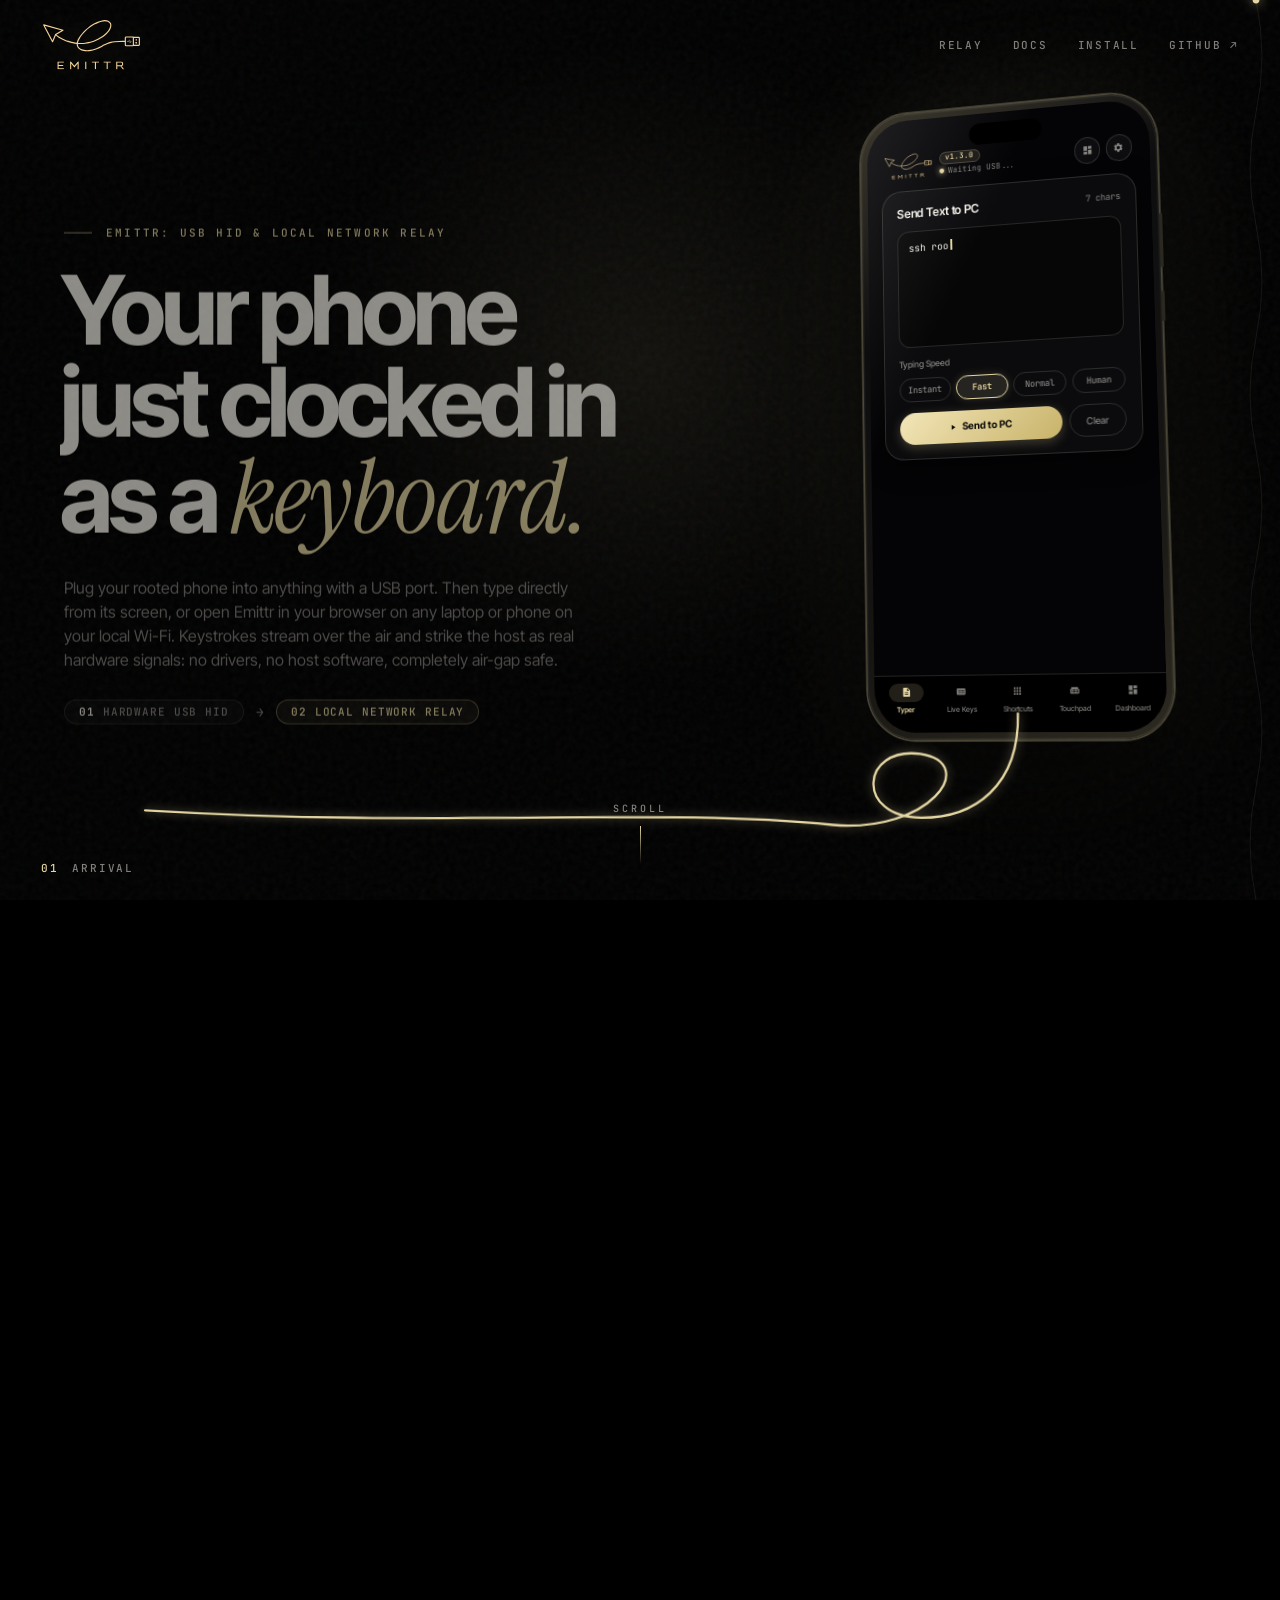
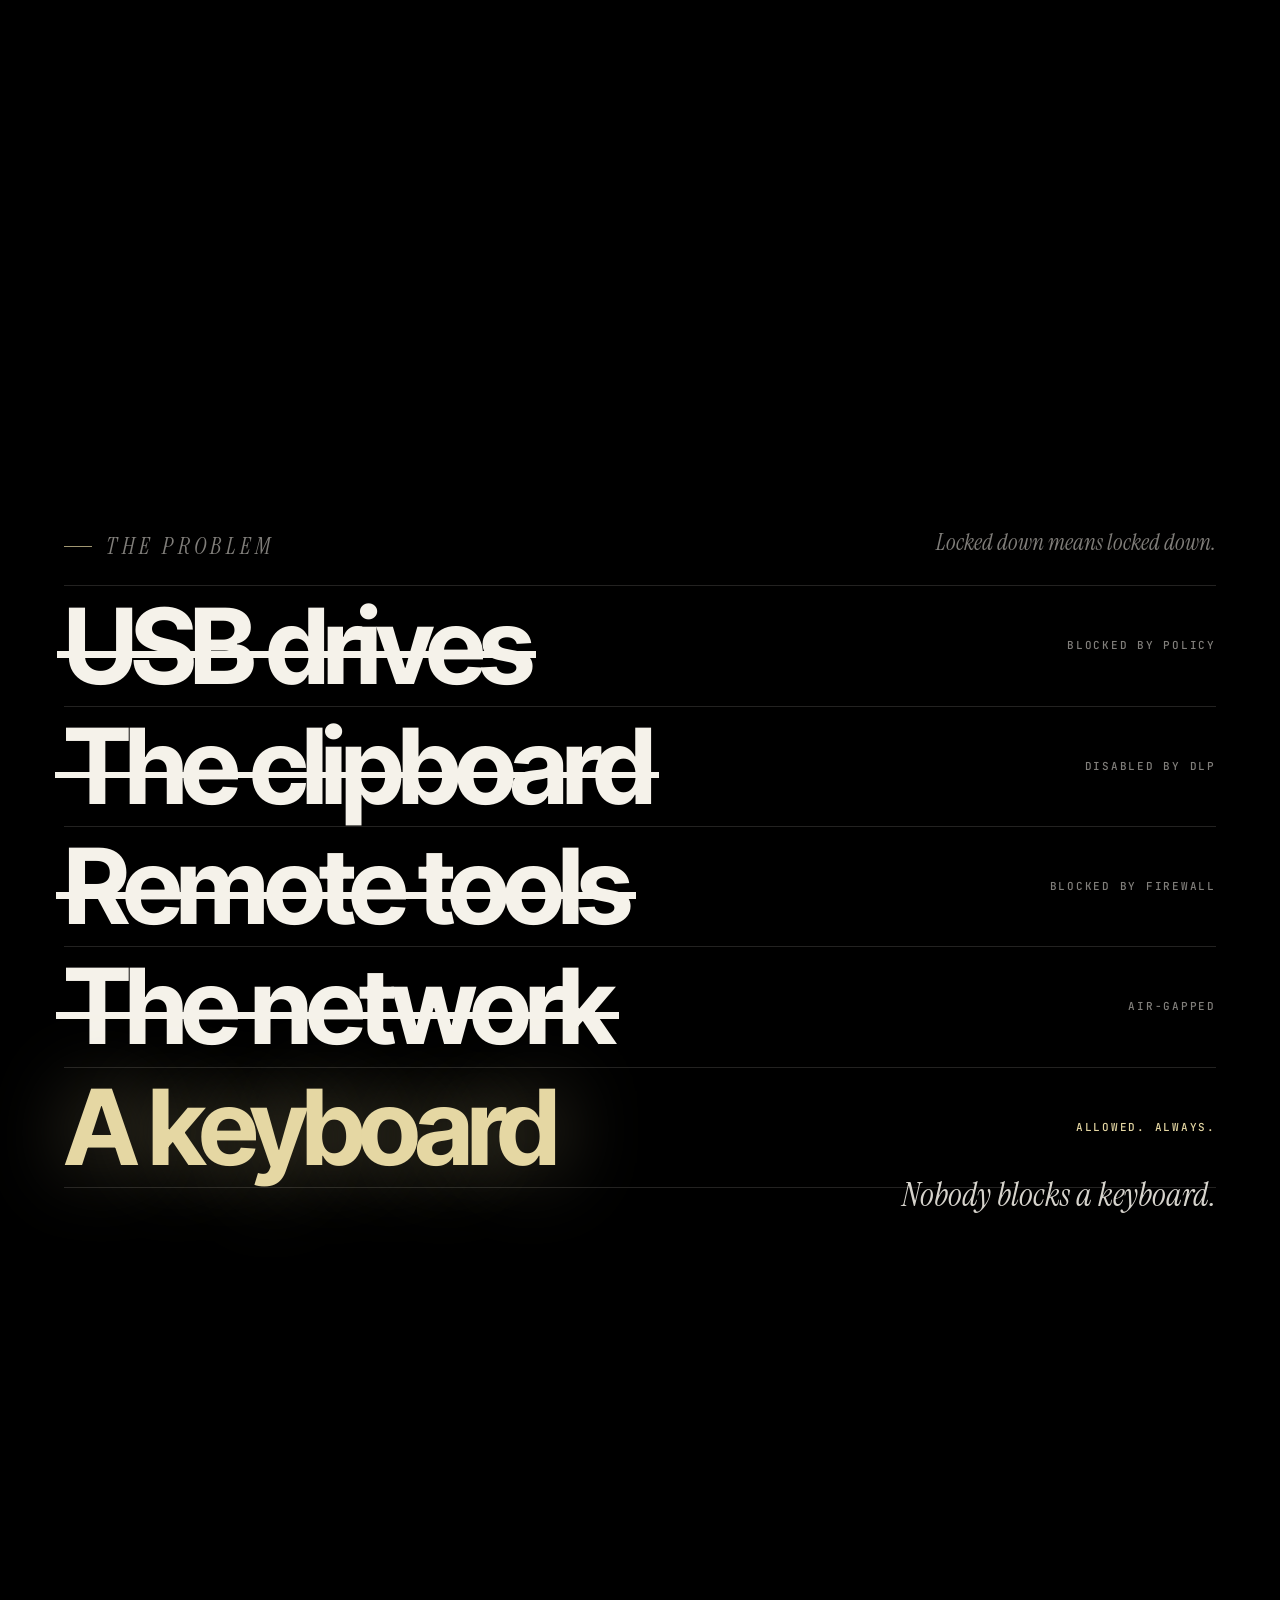
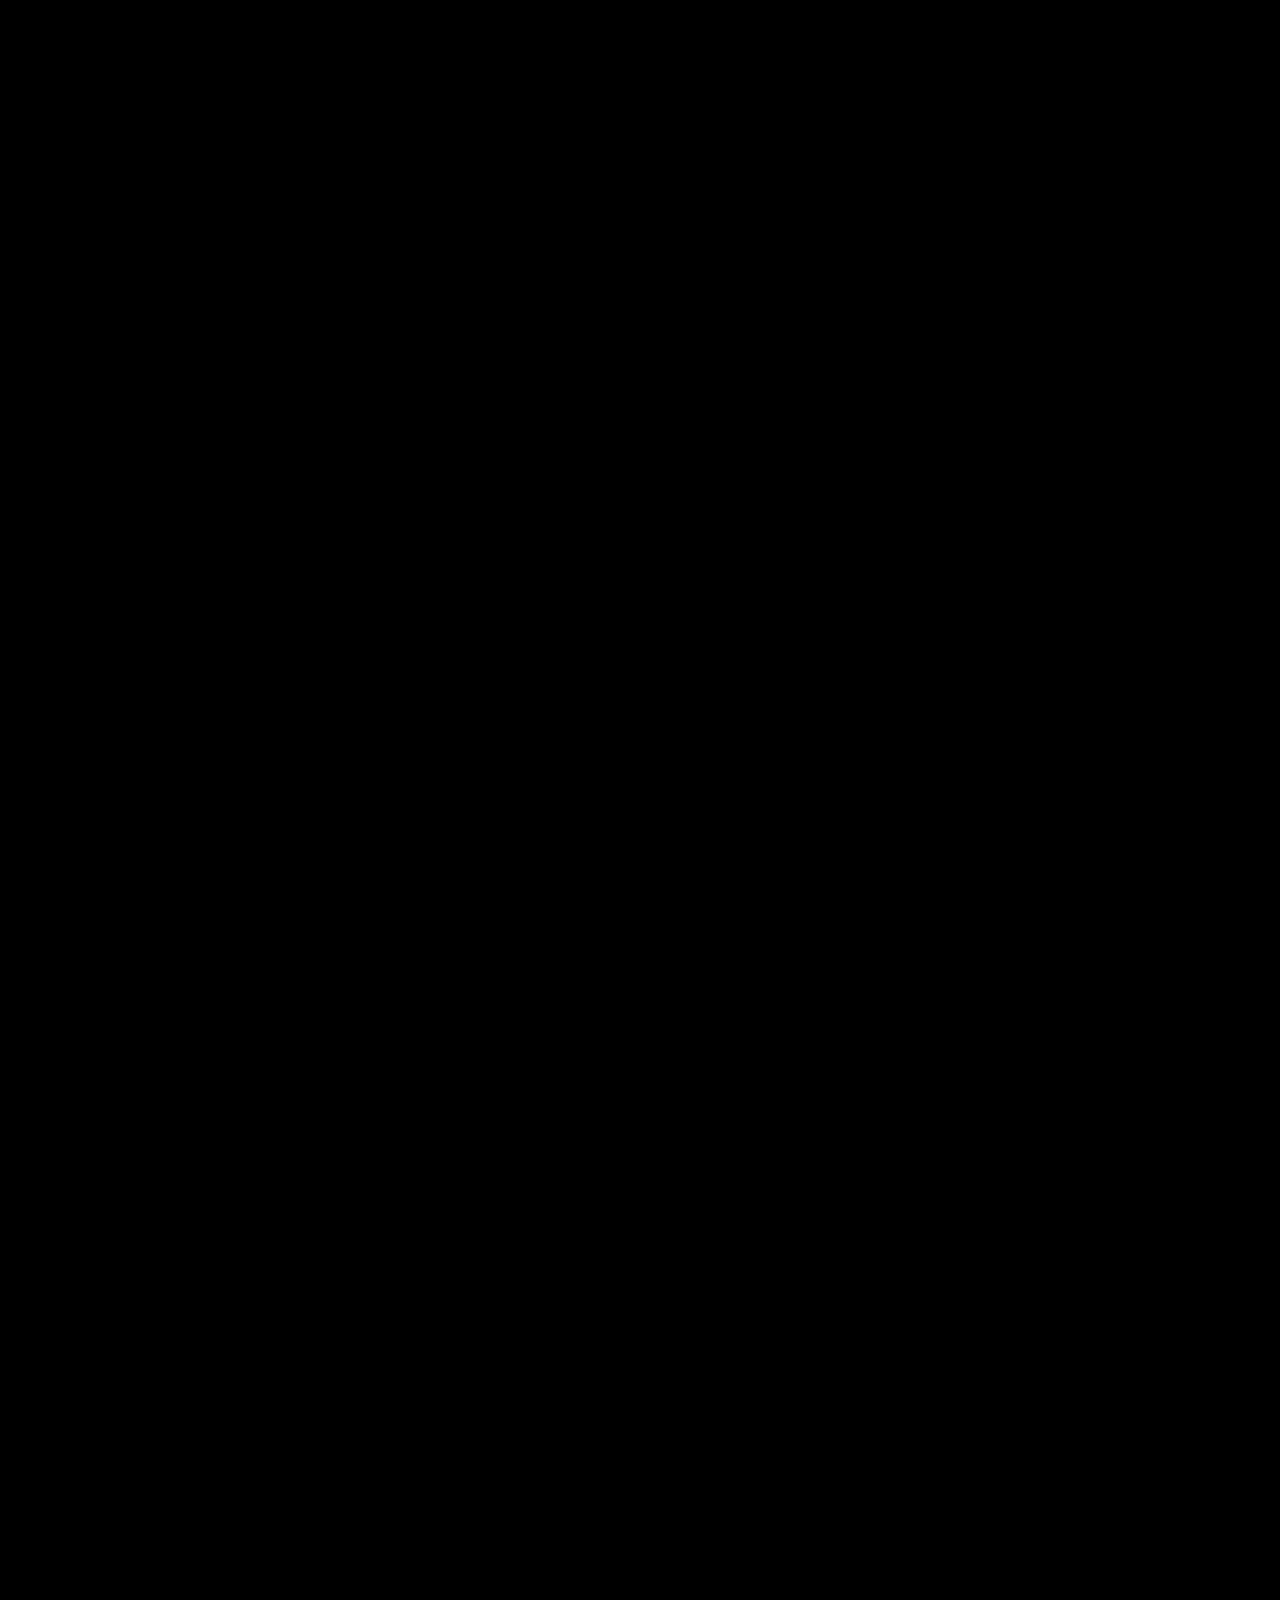
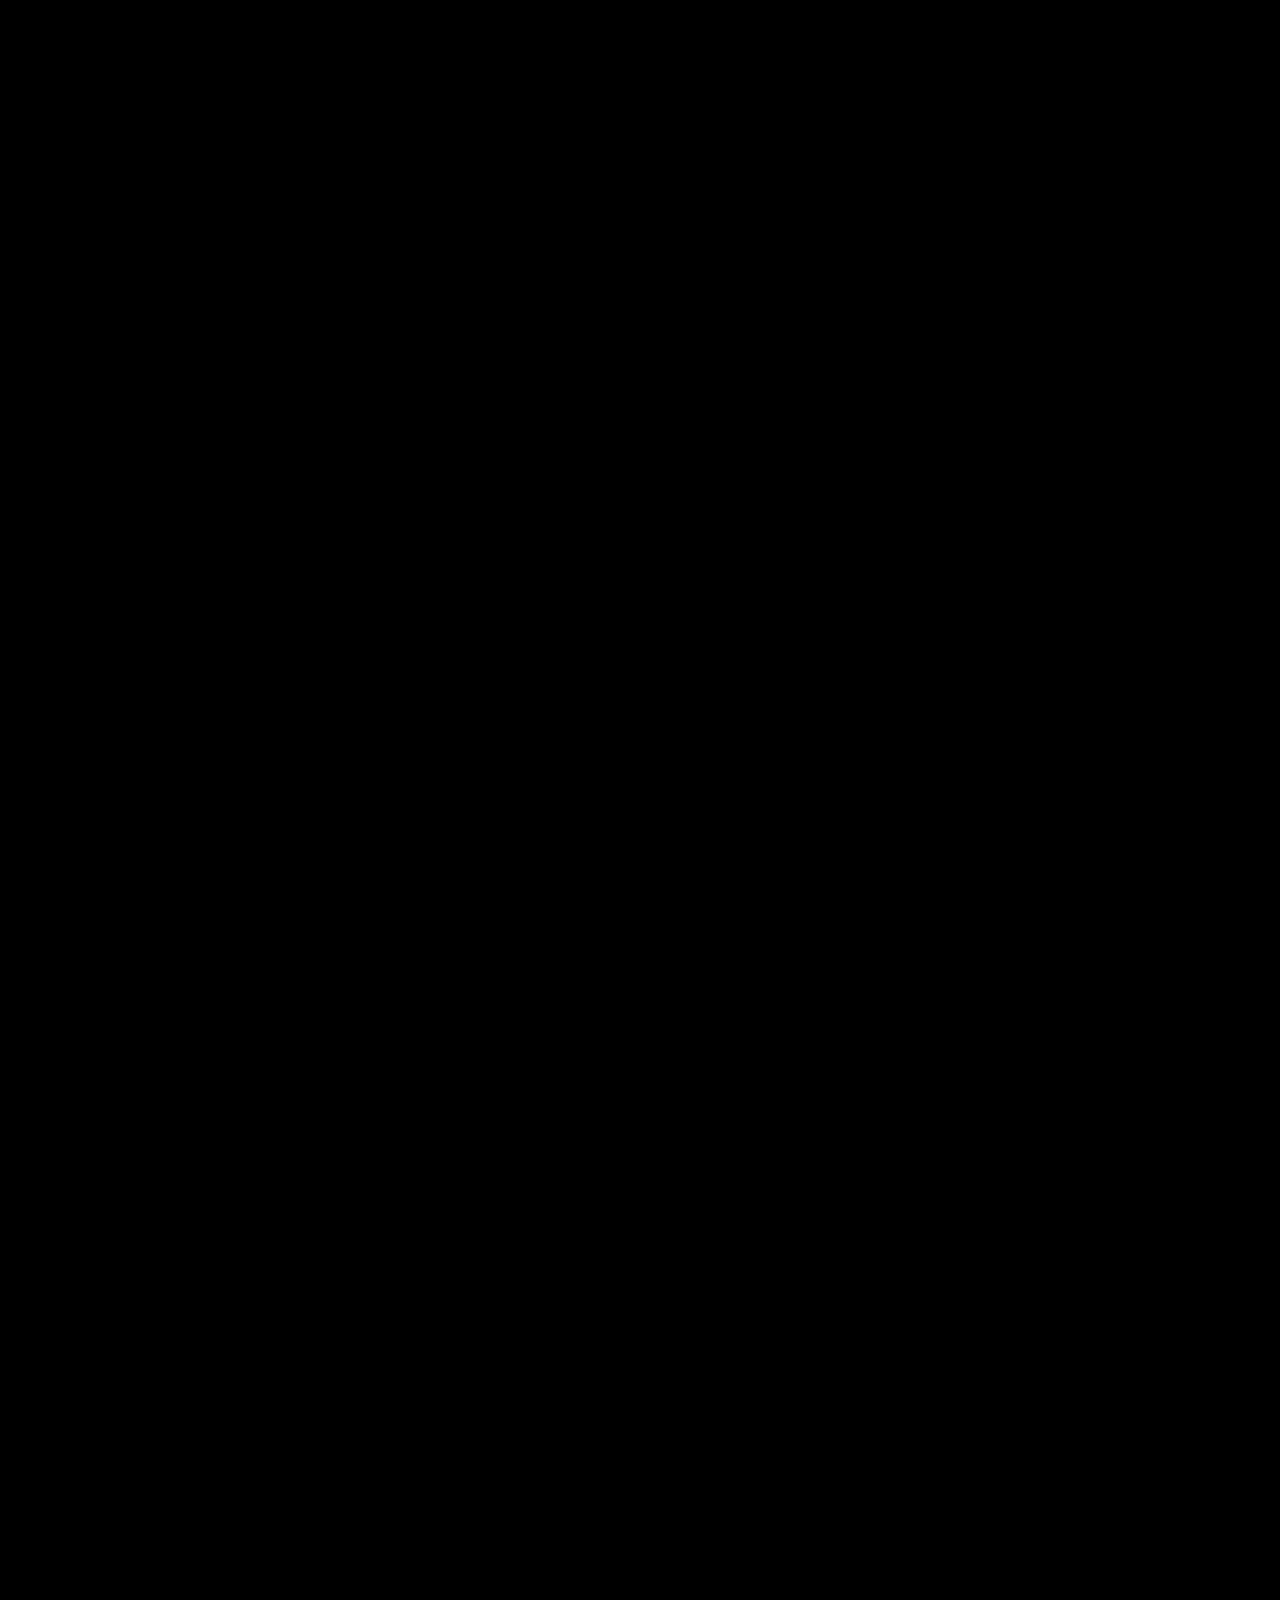
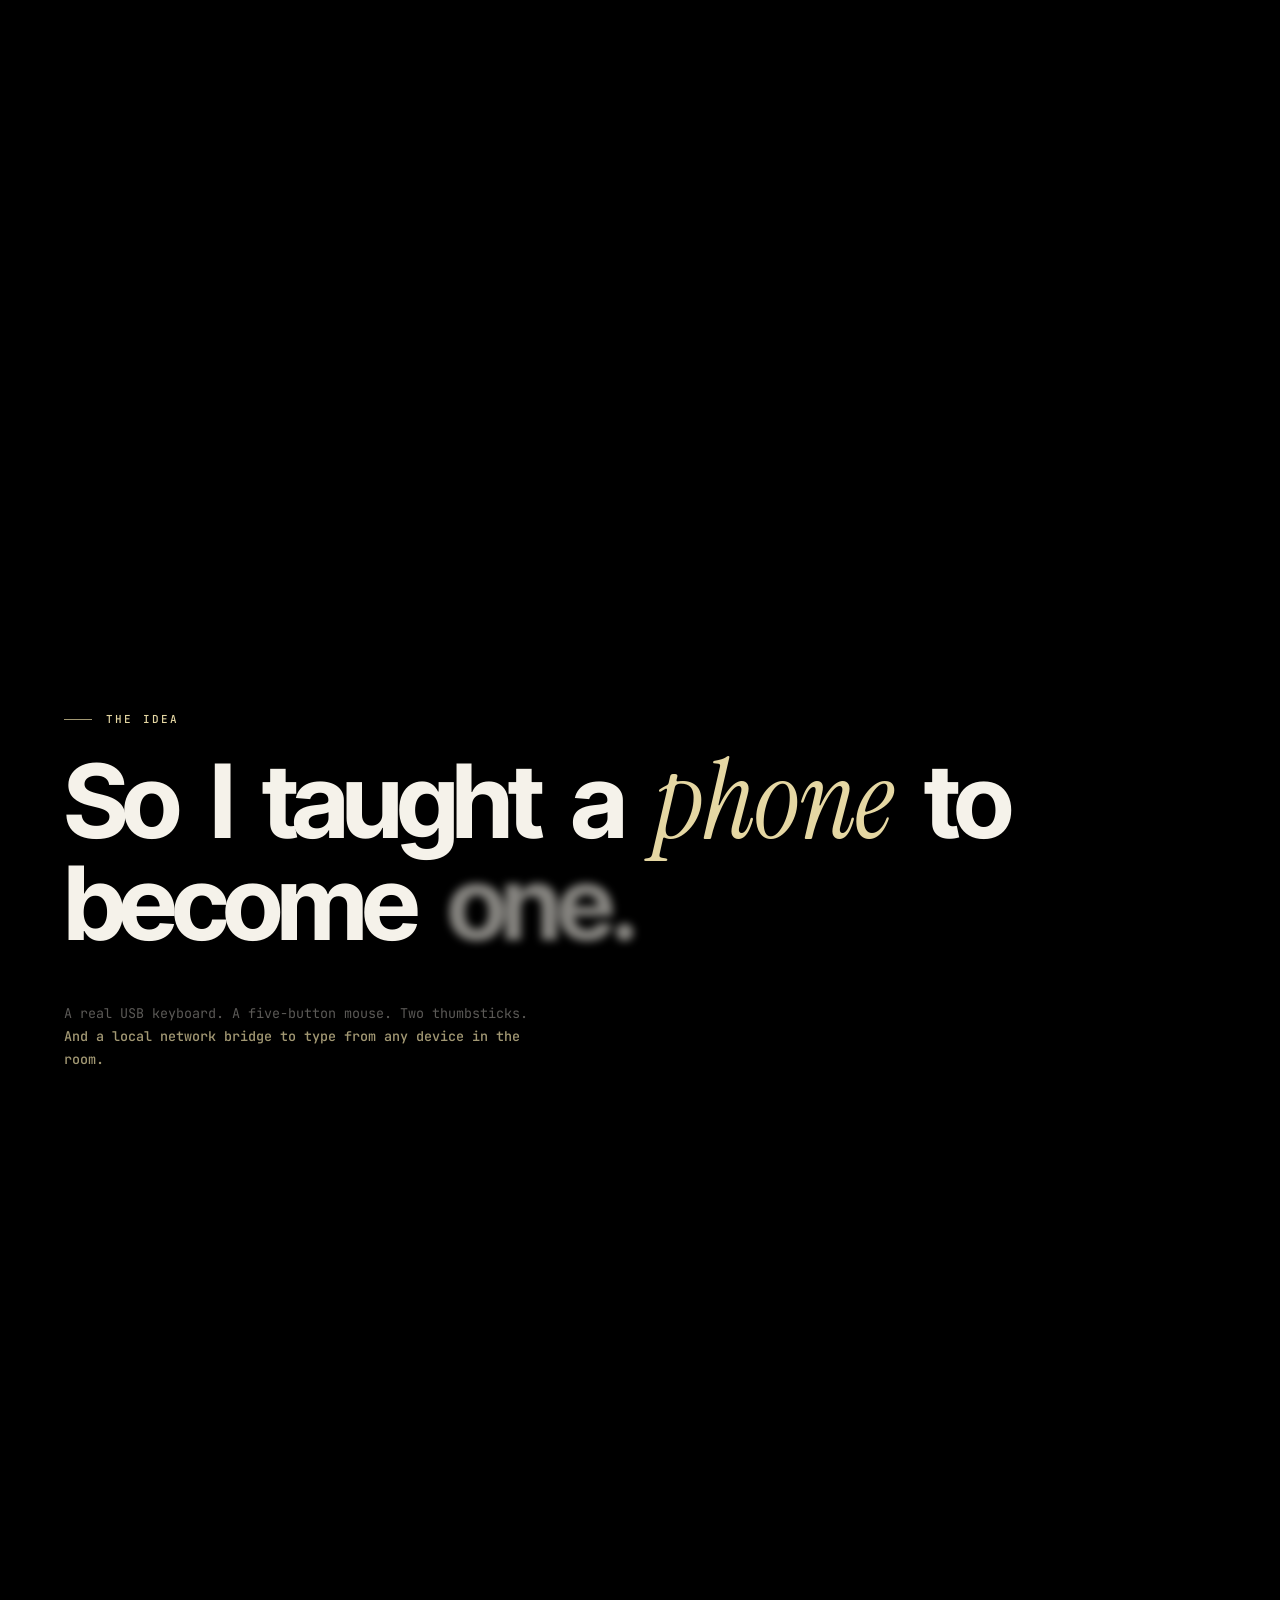
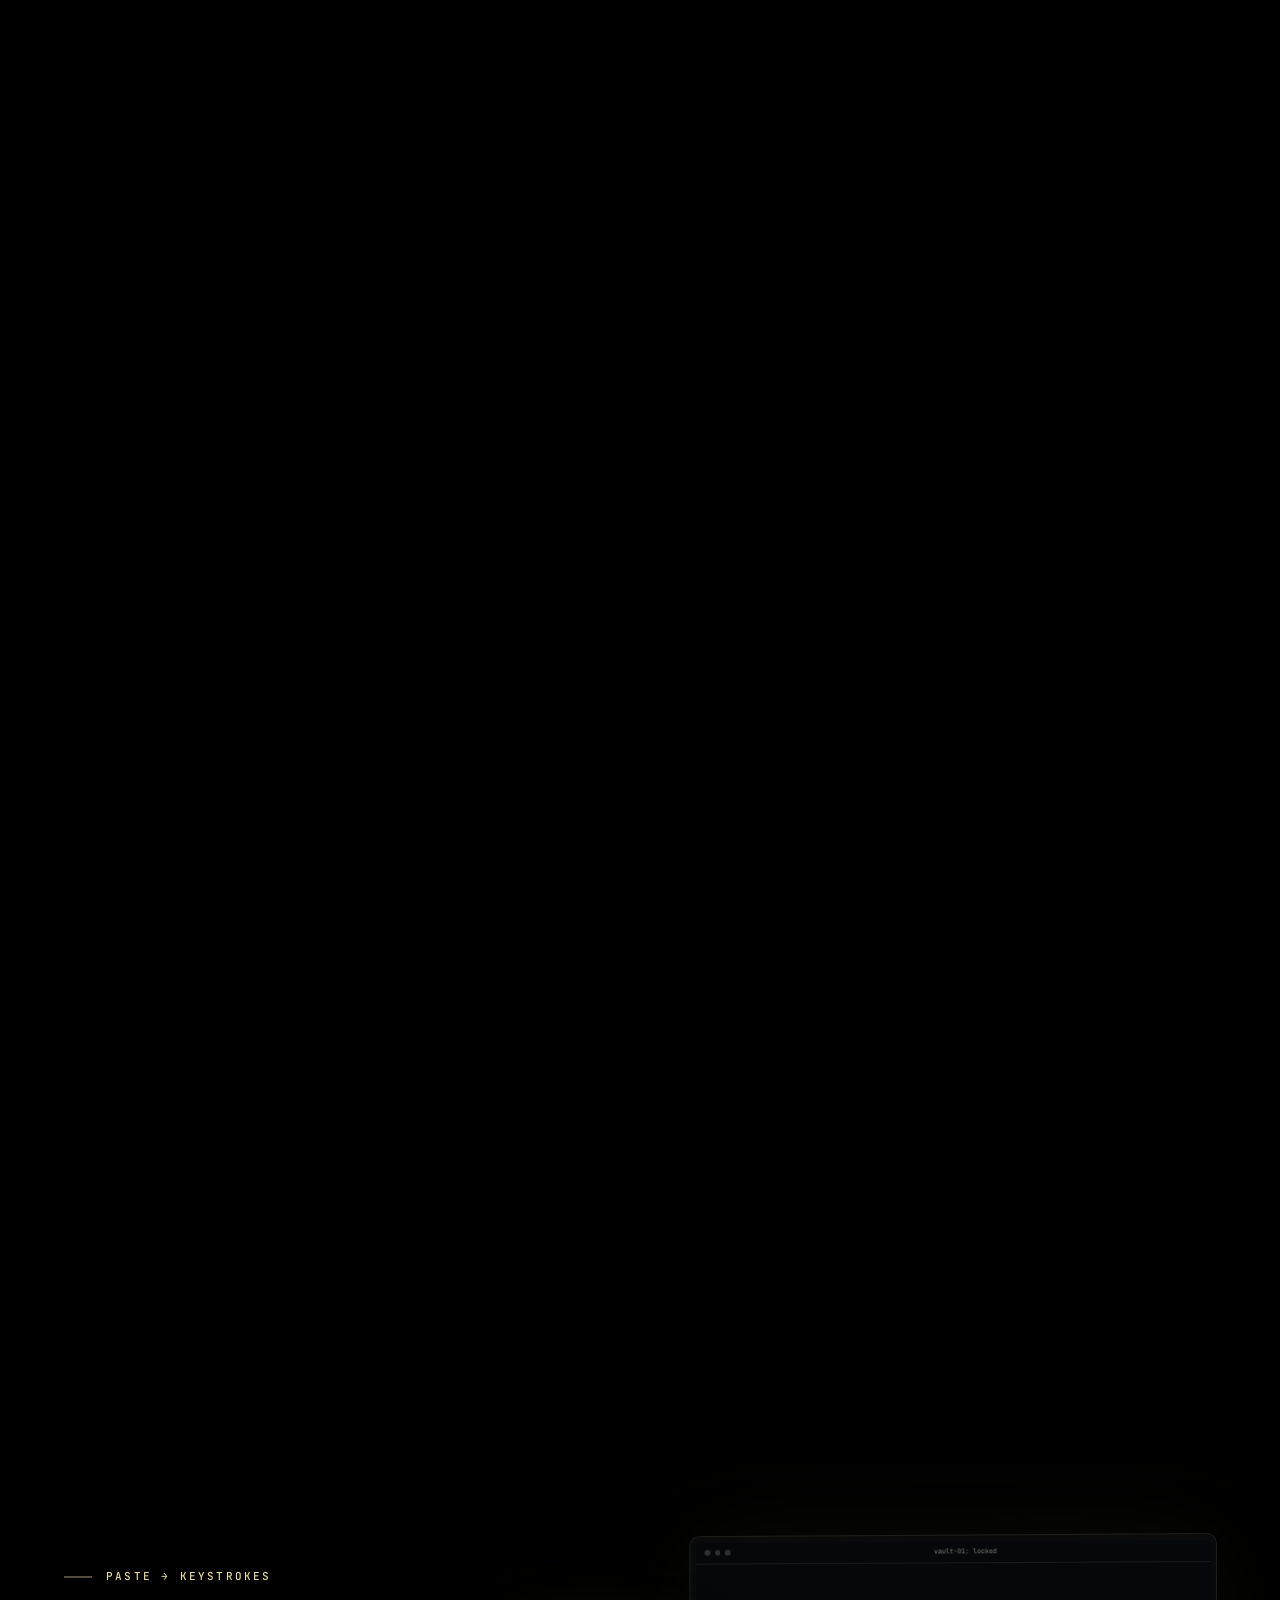
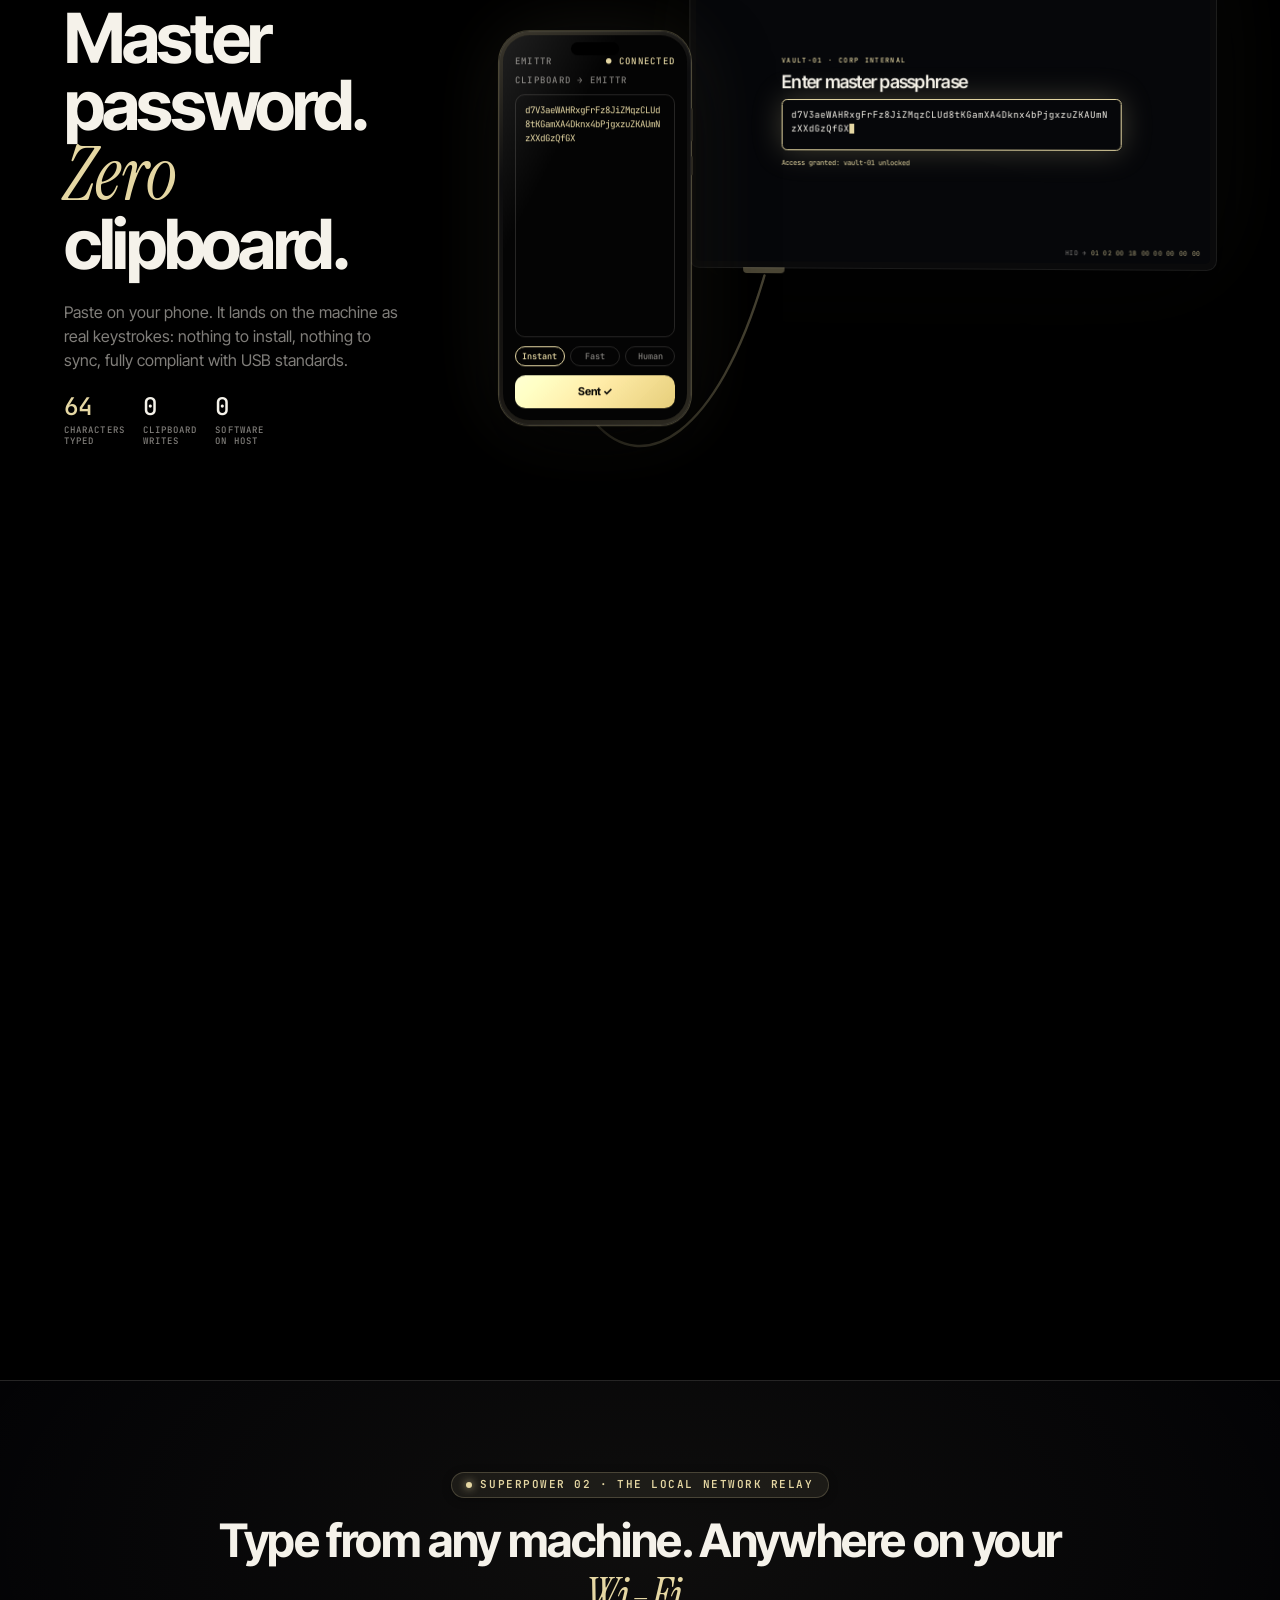
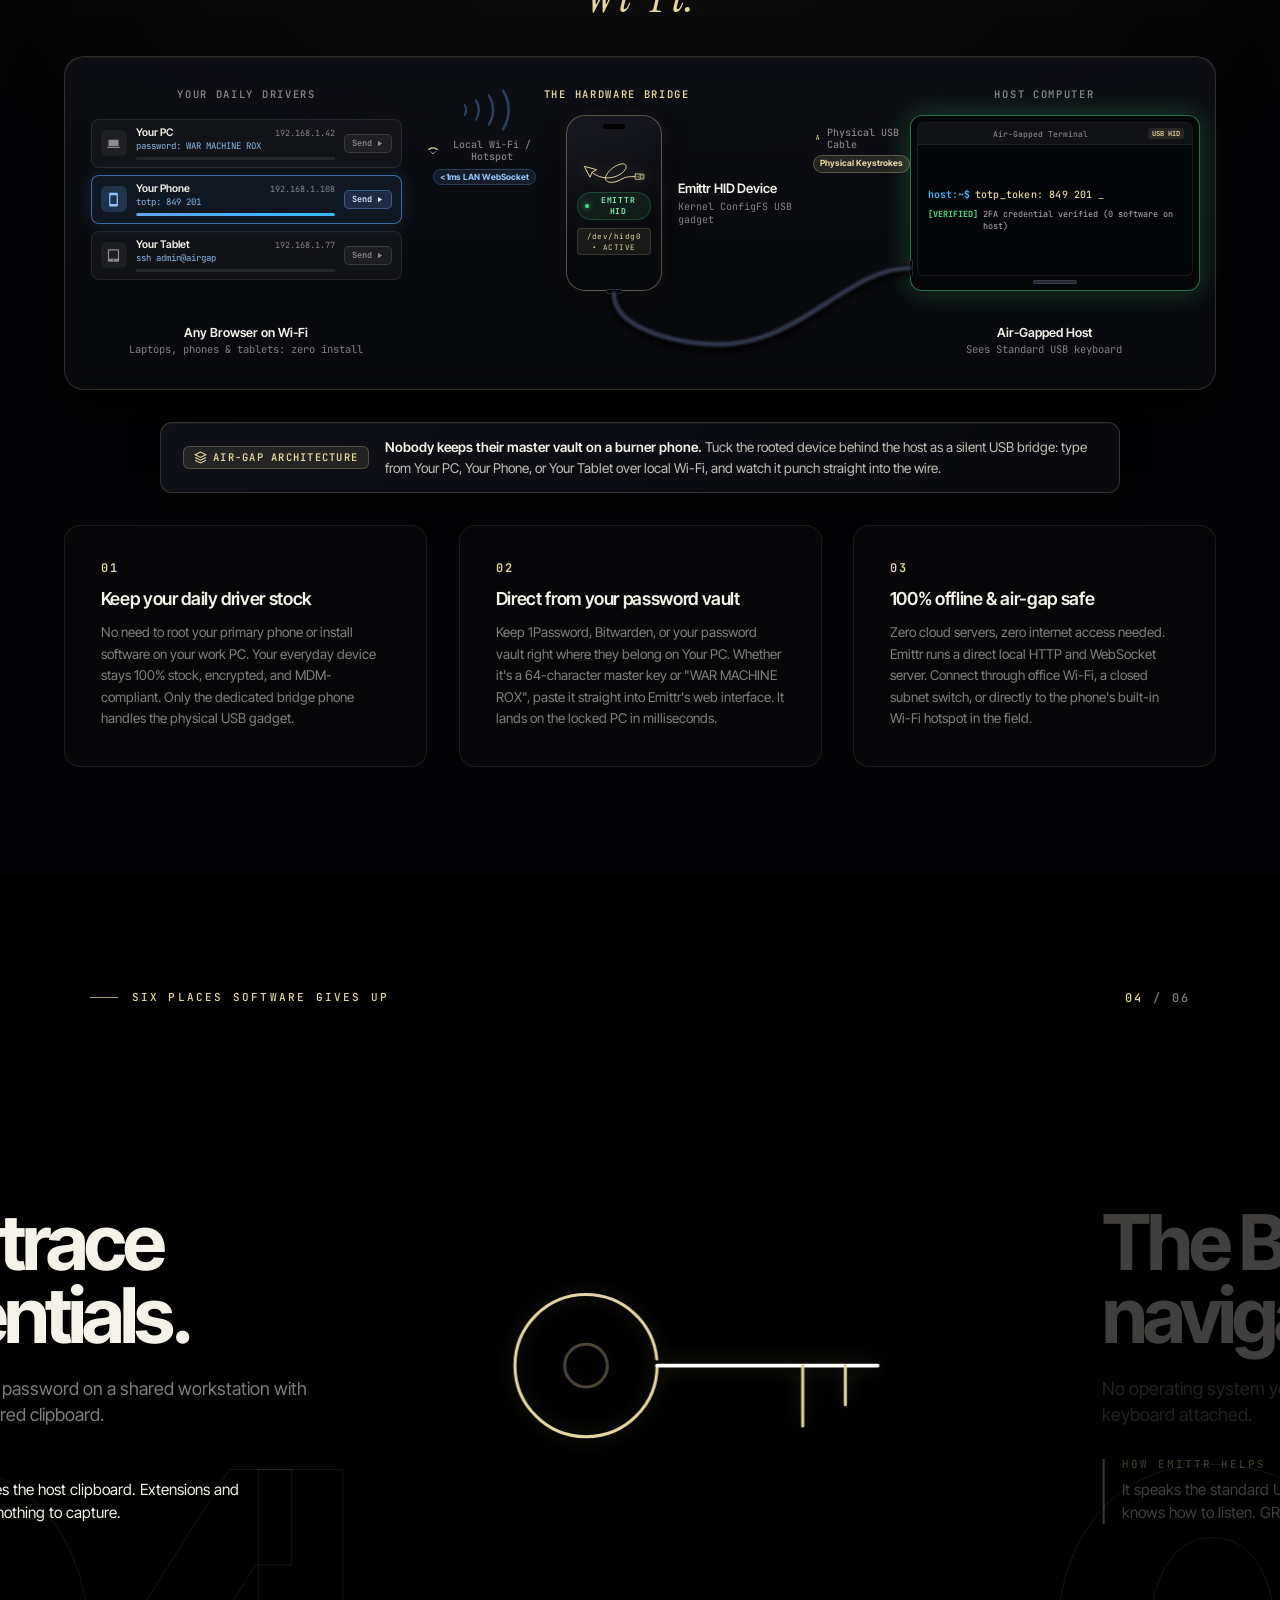
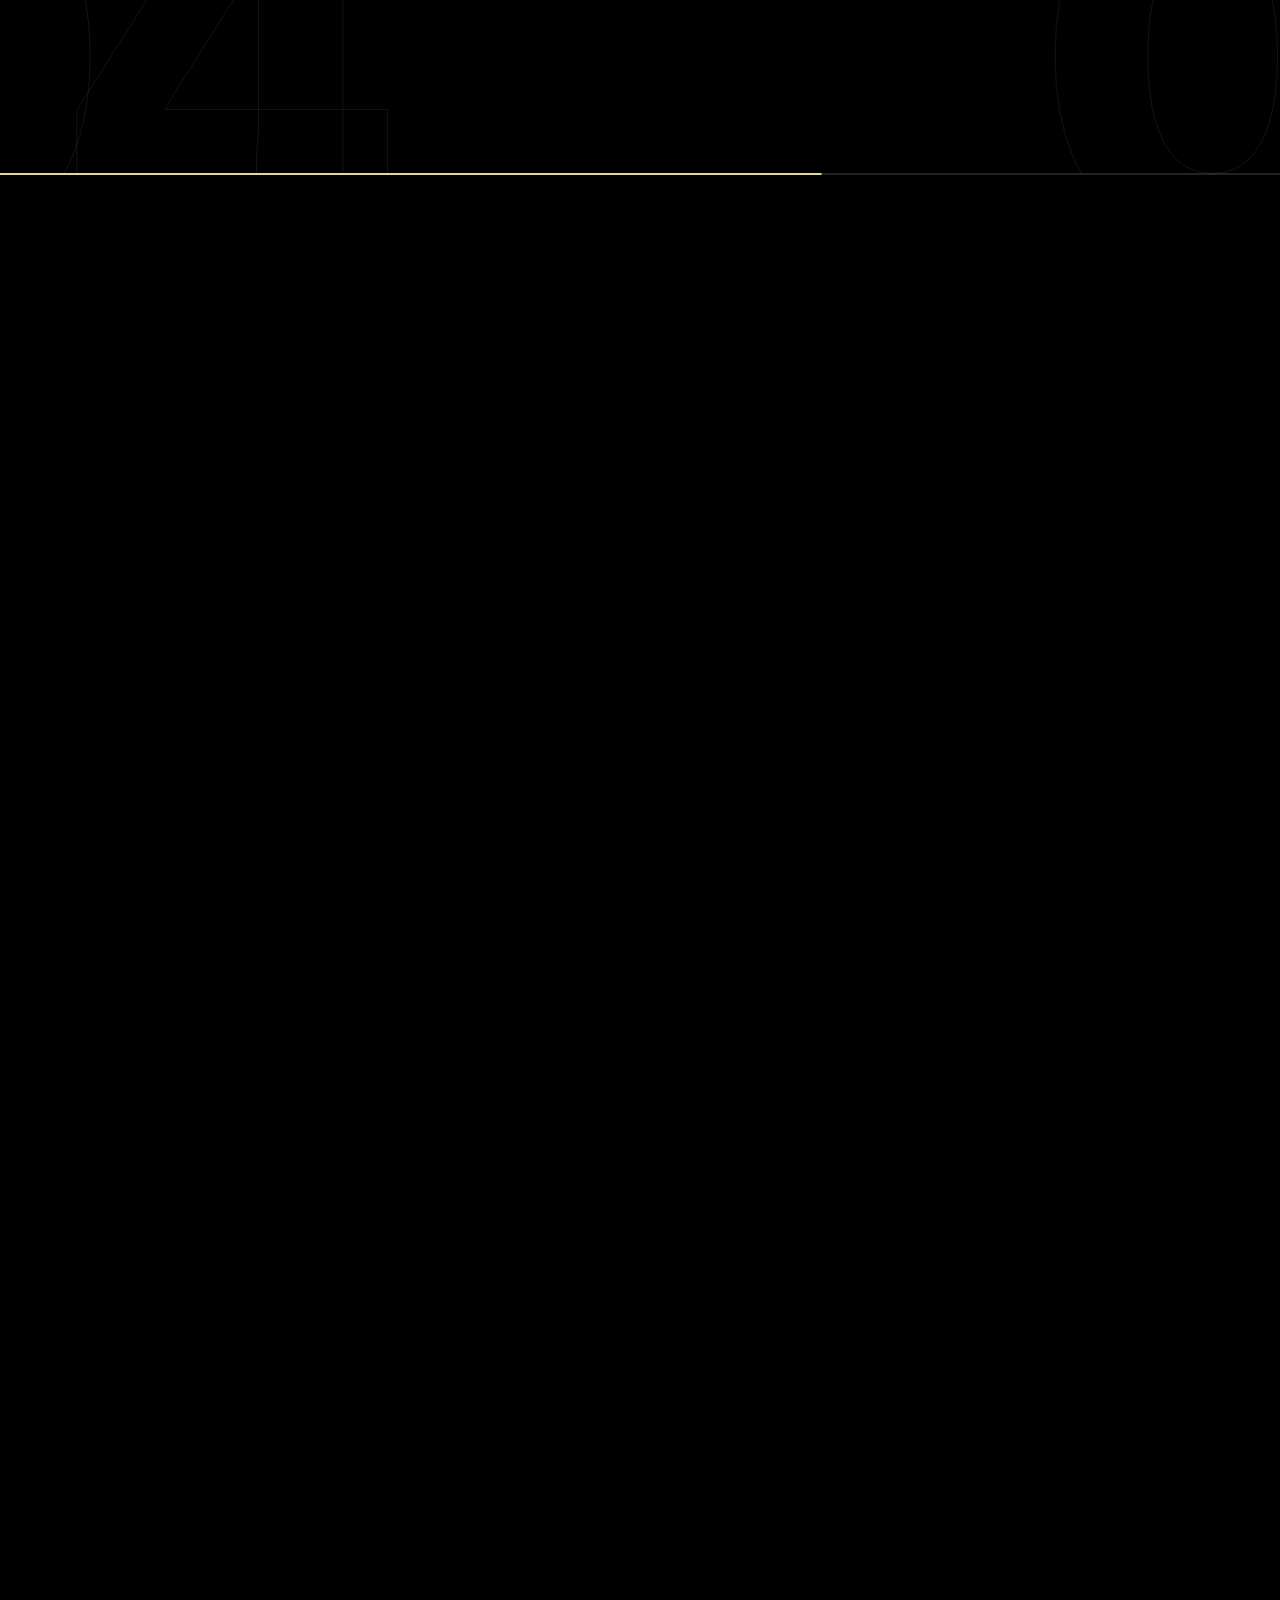
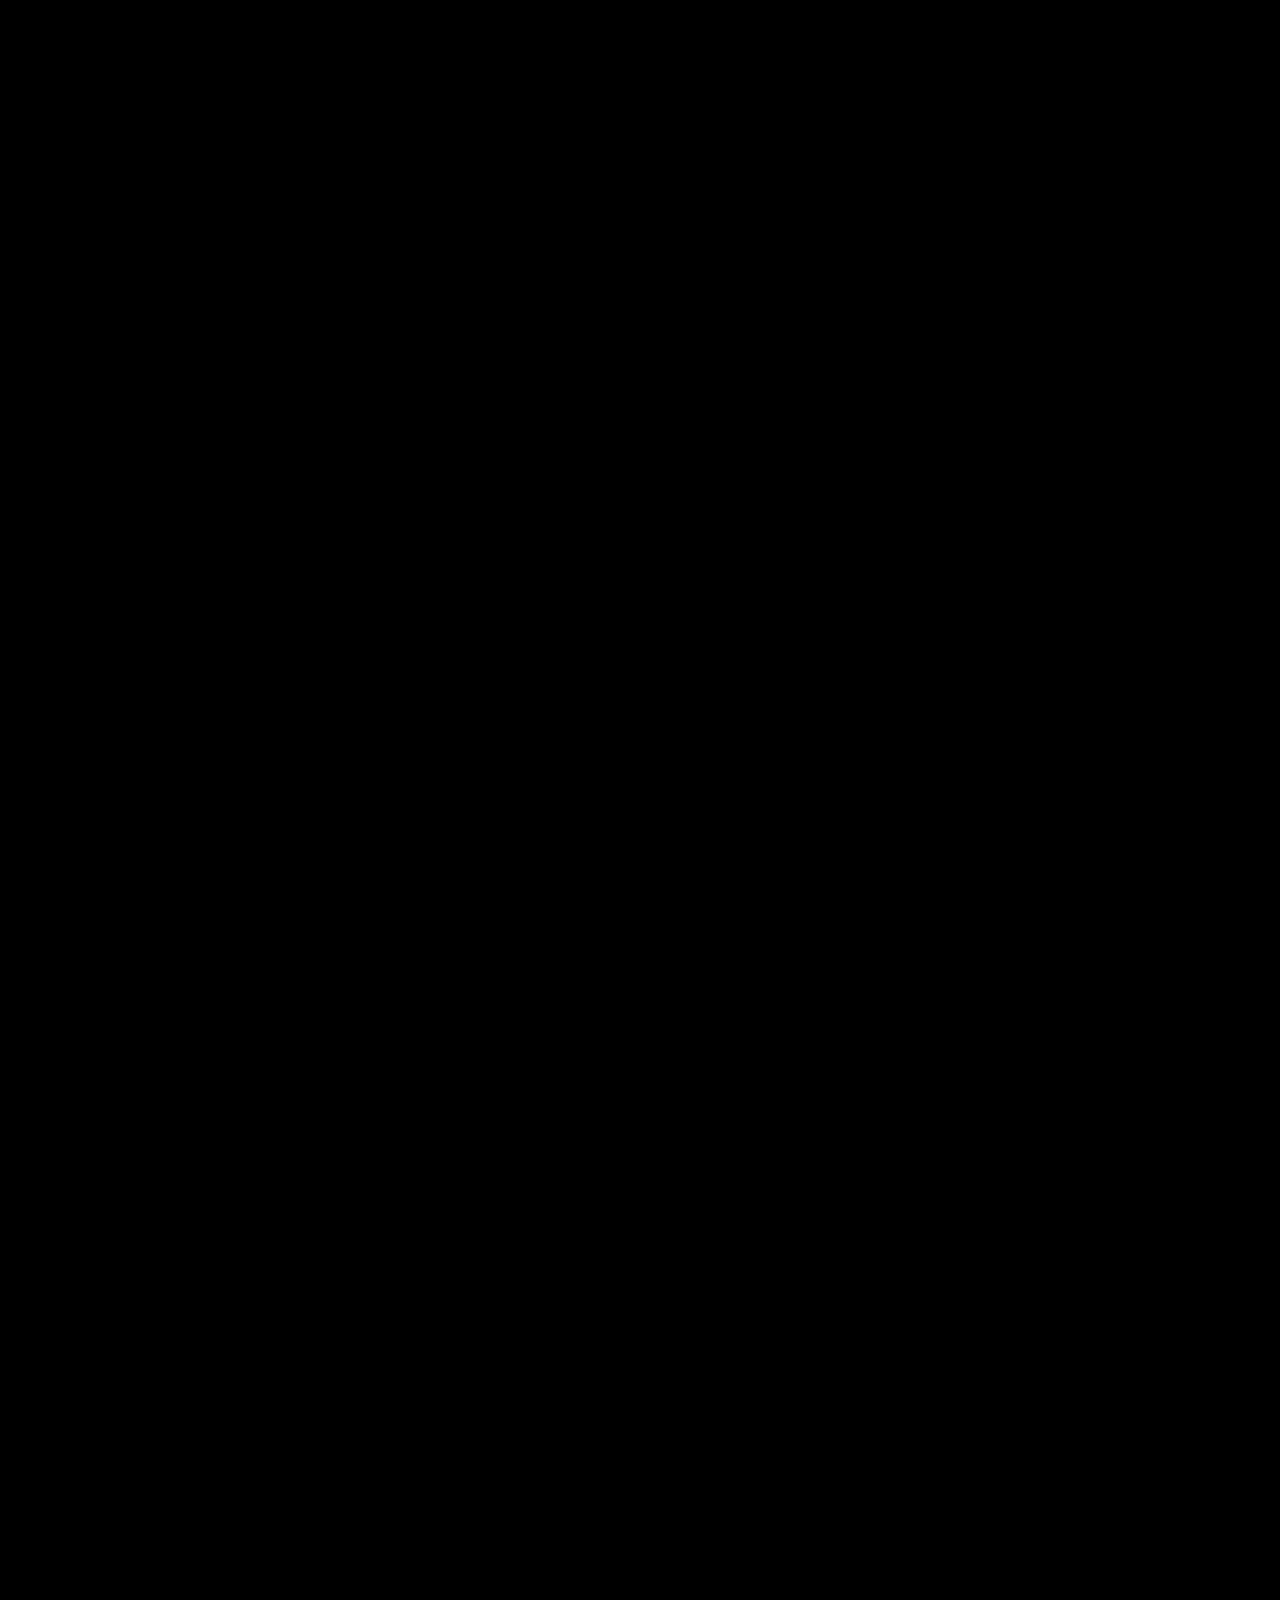
==== commit 7343a165: "Optimize landing page for mobile devices and tactile touch interactions" ====
--- a/docs/index.html
+++ b/docs/index.html
@@ -20,7 +20,7 @@
   <link
     href="https://fonts.googleapis.com/css2?family=Inter+Tight:wght@400;500;600;700;800&family=Instrument+Serif:ital@0;1&family=JetBrains+Mono:wght@400;500&display=swap"
     rel="stylesheet" />
-  <link rel="stylesheet" href="landing.css?v=6.5.2" />
+  <link rel="stylesheet" href="landing.css?v=6.6.0" />
   <noscript>
     <style>
       .intro {
@@ -979,7 +979,7 @@
   </main>
 
   <div class="toast" id="toast" role="status"></div>
-  <script src="landing.js?v=6.5.2"></script>
+  <script src="landing.js?v=6.6.0"></script>
   <!-- Cloudflare Web Analytics -->
   <script type='module' src='https://static.cloudflareinsights.com/beacon.min.js'
     data-cf-beacon='{"token": "f6bbcf9913784aef839783776286cce6"}'></script><!-- End Cloudflare Web Analytics -->
--- a/docs/landing.css
+++ b/docs/landing.css
@@ -2303,33 +2303,7 @@
   border-color: rgba(229, 215, 163, 0.3);
 }
 
-/* Responsive adjustments for mobile and tablets */
-@media (max-width: 960px) {
-  .relay-head {
-    margin-bottom: 20px;
-  }
-
-  .relay-flow {
-    grid-template-columns: 1fr;
-    gap: 24px;
-    padding: 20px 16px;
-  }
-
-  .hardware-cluster {
-    width: 100%;
-    overflow-x: auto;
-  }
-
-  .cluster-devices-row {
-    min-width: 440px;
-    justify-content: center;
-  }
-
-  .cluster-tags-row,
-  .cluster-captions-row {
-    min-width: 440px;
-  }
-}
+
 
 /* 3-Card Value Grid */
 .relay-grid {
@@ -2391,35 +2365,7 @@
   color: var(--dim);
 }
 
-@media (max-width: 900px) {
-  .relay-flow {
-    grid-template-columns: 1fr;
-    gap: 20px;
-    padding: 24px 18px;
-  }
-
-  .stage-device.laptop-frame {
-    width: 80%;
-  }
-
-  .stage-device.phone-frame {
-    width: 45%;
-  }
-
-  .stage-device.monitor-frame {
-    width: 80%;
-  }
-
-  .flow-pipe {
-    width: 60%;
-    margin: 0 auto;
-  }
-
-  .relay-grid {
-    grid-template-columns: 1fr;
-    gap: 16px;
-  }
-}
+
 
 /* ── 05 · Missions (horizontal) ───────────────────────────────────────── */
 .missions-track {
@@ -3154,41 +3100,83 @@
   transform: translate(-50%, 0);
 }
 
-/* ── Responsive ───────────────────────────────────────────────────────── */
+/* ── Responsive Architecture (Mobile, Tablet, Desktop) ─────────────────── */
+
 @media (max-width: 960px) {
-
+  /* Global Hide Elements on Tablet/Mobile */
   .thread,
   .scene-label {
     display: none;
   }
 
-  .chrome nav a:nth-child(2) {
-    display: none;
+  .chrome {
+    padding: 14px clamp(16px, 3vw, 32px);
+  }
+
+  .brand img {
+    height: 42px;
+  }
+
+  .chrome nav {
+    gap: 16px;
+    font-size: 10px;
+  }
+
+  /* 01 · Arrival Hero */
+  .hero-track {
+    height: 200vh;
   }
 
   .hero-copy {
     width: auto;
+    left: var(--pad);
     right: var(--pad);
-    bottom: 38vh;
+    top: clamp(64px, 9vh, 90px);
+    bottom: auto;
+  }
+
+  .mega {
+    font-size: clamp(38px, 9vw, 68px);
+    line-height: 1.0;
   }
 
   .hero-device {
-    --u: min(0.62vh, 1vw);
-    right: 50%;
-    margin-right: calc(var(--u) * -20);
+    --u: clamp(3.4px, min(0.5vh, 0.8vw), 5.2px);
+    left: 50%;
+    right: auto;
+    transform: translateX(-50%);
     top: auto;
-    bottom: 7vh;
-    margin-top: 0;
+    bottom: 5vh;
+    margin: 0;
   }
 
   .hero-cable {
     display: none;
   }
 
-  .mega {
-    font-size: clamp(40px, 11vw, 90px);
-  }
-
+  /* 02 · The Wall */
+  .wall-head {
+    flex-direction: column;
+    align-items: flex-start;
+    gap: 8px;
+    margin-bottom: 2vh;
+  }
+
+  .wall-word {
+    font-size: clamp(30px, 7.5vw, 64px);
+  }
+
+  .wall-foot {
+    font-size: clamp(20px, 4vw, 32px);
+    bottom: 5vh;
+  }
+
+  /* 03 · The Idea */
+  .become-text {
+    font-size: clamp(32px, 7vw, 68px);
+  }
+
+  /* 04 · The Proof */
   .type-track {
     height: auto;
     min-height: 100vh;
@@ -3202,7 +3190,7 @@
     transform: none;
     width: auto;
     right: auto;
-    padding-top: 12vh;
+    padding-top: 10vh;
   }
 
   .stats {
@@ -3210,7 +3198,7 @@
   }
 
   .type-monitor {
-    --m: 0.9vw;
+    --m: clamp(3.4px, 0.85vw, 5.5px);
     position: relative;
     left: 50%;
     right: auto;
@@ -3220,21 +3208,70 @@
     transform: none;
   }
 
+  .login h3 {
+    font-size: clamp(13px, 2.8vw, 17px);
+  }
+
+  .login .field {
+    min-height: 52px;
+    padding: 10px 14px;
+    font-size: clamp(11.5px, 2.4vw, 14px);
+  }
+
+  .login .status {
+    font-size: clamp(9.5px, 2vw, 12px);
+  }
+
+  .inspector {
+    font-size: clamp(9.5px, 2vw, 11px);
+  }
+
+  .screen-bar {
+    font-size: clamp(9.5px, 2vw, 11px);
+    padding: 8px 12px;
+  }
+
   .type-phone,
   .type-cable {
     display: none;
   }
 
   .login {
-    width: 84%;
-  }
-
+    width: 88%;
+  }
+
+  /* 04.5 · Local Network Relay */
+  .relay-head {
+    margin-bottom: 20px;
+  }
+
+  .relay-flow {
+    grid-template-columns: 1fr;
+    gap: 24px;
+    padding: 22px 18px;
+  }
+
+  .hardware-cluster {
+    width: 100%;
+  }
+
+  .cluster-devices-row {
+    width: 100%;
+    justify-content: space-between;
+  }
+
+  .relay-grid {
+    grid-template-columns: 1fr;
+    gap: 18px;
+  }
+
+  /* 05 · Missions */
   .mission {
     grid-template-columns: 1fr;
     grid-template-rows: auto auto;
     align-content: center;
     gap: 3vh;
-    padding-top: 16vh;
+    padding-top: 15vh;
   }
 
   .m-art {
@@ -3244,6 +3281,16 @@
 
   .m-art svg {
     max-height: 24vh;
+  }
+
+  .m-title {
+    font-size: clamp(28px, 6.5vw, 56px);
+  }
+
+  /* 06 · Touchpad & Thumbsticks */
+  .touch {
+    height: 100vh;
+    min-height: 640px;
   }
 
   .touch-copy {
@@ -3252,6 +3299,19 @@
     top: 11vh;
   }
 
+  .dock {
+    gap: clamp(20px, 4vw, 48px);
+  }
+
+  /* 07 · Nine Bytes HID */
+  .bytes-top {
+    grid-template-columns: 1fr;
+  }
+
+  .keycap {
+    text-align: left;
+  }
+
   .report.k {
     grid-template-columns: repeat(5, 1fr);
   }
@@ -3261,20 +3321,757 @@
     grid-template-columns: repeat(3, 1fr);
   }
 
+  /* 08 · Install */
+  .install {
+    grid-template-columns: 1fr;
+    gap: 4vh;
+  }
+
+  /* 09 · Finale */
+  .finale-h {
+    font-size: clamp(26px, 5.5vw, 56px);
+  }
+}
+
+/* ── Mobile Viewports (Phones <= 640px) ────────────────────────────────── */
+@media (max-width: 640px) {
+  :root {
+    --pad: 16px;
+  }
+
+  /* Compact Header */
+  .chrome {
+    padding: 10px 16px;
+  }
+
+  .brand img {
+    height: 34px;
+  }
+
+  .chrome nav {
+    gap: 10px;
+    font-size: 9.5px;
+    letter-spacing: 0.10em;
+  }
+
+  .chrome nav a {
+    padding: 5px 2px;
+  }
+
+  /* 01 · Hero */
+  .hero-track {
+    height: 180vh;
+  }
+
+  .hero-copy {
+    left: 16px;
+    right: 16px;
+    top: clamp(54px, 7.5vh, 74px);
+    bottom: auto;
+  }
+
+  .hero-copy .eyebrow {
+    font-size: 9.5px;
+    letter-spacing: 0.16em;
+    gap: 7px;
+    margin-bottom: 8px;
+  }
+
+  .hero-copy .eyebrow::before {
+    width: 16px;
+  }
+
+  .mega {
+    font-size: clamp(26px, 7.6vw, 38px);
+    line-height: 1.04;
+    letter-spacing: -0.04em;
+    margin: 0 0 10px -0.02em;
+  }
+
+  .hero-copy .lede {
+    font-size: 12.5px;
+    line-height: 1.45;
+    max-width: 100%;
+    color: var(--dim);
+  }
+
+  .hero-badges {
+    margin-top: 10px;
+    gap: 6px;
+    flex-wrap: wrap;
+  }
+
+  .hero-badge {
+    font-size: 8.5px;
+    padding: 4px 8px;
+    gap: 5px;
+    letter-spacing: 0.04em;
+  }
+
+  .hero-badge-arrow {
+    font-size: 10px;
+  }
+
+  .hero-device {
+    --u: clamp(2.4px, min(0.35vh, 0.78vw), 3.1px);
+    left: 50%;
+    right: auto;
+    transform: translateX(-50%);
+    top: auto;
+    bottom: clamp(10px, 2.5vh, 20px);
+    margin: 0;
+  }
+
+  .scroll-cue {
+    display: none;
+  }
+
+  /* 02 · The Wall */
+  .wall-stick {
+    padding: 0 16px;
+    justify-content: center;
+  }
+
+  .wall-head {
+    margin-bottom: 16px;
+  }
+
+  .wall-head p {
+    font-size: 14px;
+    line-height: 1.35;
+  }
+
+  .wall-rows {
+    gap: 10px;
+  }
+
+  .wall-row {
+    padding: 6px 0;
+    display: flex;
+    flex-direction: column;
+    align-items: flex-start;
+    gap: 3px;
+    border-bottom: 1px solid rgba(245, 242, 234, 0.05);
+  }
+
+  .wall-word {
+    font-size: clamp(21px, 6.2vw, 30px);
+    letter-spacing: -0.035em;
+  }
+
+  .wall-tag {
+    display: inline-block !important;
+    font-size: 9px;
+    letter-spacing: 0.14em;
+    text-transform: uppercase;
+    color: var(--dim);
+  }
+
+  .wall-row.last .wall-tag {
+    color: var(--gold);
+    font-weight: 600;
+  }
+
+  .wall-foot {
+    font-size: 16px;
+    bottom: 3.5vh;
+    right: 16px;
+    text-shadow: 0 2px 10px rgba(0, 0, 0, 0.8);
+  }
+
+  /* 03 · The Idea */
+  .become-stick {
+    padding: 0 16px;
+  }
+
+  .become-text {
+    font-size: clamp(26px, 7vw, 38px);
+    line-height: 1.08;
+    max-width: 100%;
+  }
+
+  .become-sub {
+    font-size: 13px;
+    line-height: 1.5;
+    margin-top: 14px;
+  }
+
+  /* 04 · The Proof */
+  .type-copy {
+    padding-top: 7vh;
+  }
+
+  .h2 {
+    font-size: clamp(25px, 7.2vw, 38px);
+    line-height: 1.05;
+    letter-spacing: -0.035em;
+  }
+
+  .lede {
+    font-size: 13px;
+    line-height: 1.5;
+    margin-top: 12px;
+  }
+
+  .stats {
+    display: grid;
+    grid-template-columns: repeat(3, 1fr);
+    gap: 6px;
+    margin-top: 16px;
+  }
+
+  .stat {
+    padding: 10px 8px;
+    border-radius: 8px;
+  }
+
+  .stat b {
+    font-size: 22px;
+  }
+
+  .stat span {
+    font-size: 8.5px;
+    line-height: 1.2;
+  }
+
+  .type-monitor {
+    width: 100%;
+    max-width: 360px;
+    height: auto;
+    min-height: 175px;
+    margin: 18px auto 0;
+    left: 0;
+    right: 0;
+    transform: none;
+  }
+
+  .login {
+    width: 92%;
+    margin: 10px auto;
+  }
+
+  .login h3 {
+    font-size: 11.5px;
+    margin-bottom: 6px;
+  }
+
+  .login .field {
+    min-height: 44px;
+    padding: 8px 10px;
+    font-size: 10.5px;
+    line-height: 1.4;
+    border-radius: 6px;
+    word-break: break-all;
+  }
+
+  .login .status {
+    font-size: 8px;
+    margin-top: 6px;
+  }
+
+  .inspector {
+    position: static;
+    text-align: right;
+    padding: 5px 10px 7px;
+    font-size: 8px;
+  }
+
+  /* 04.5 · Local Network Relay */
+  .relay-head .relay-title {
+    font-size: clamp(21px, 5.8vw, 30px);
+  }
+
+  .relay-flow {
+    padding: 14px 10px;
+    border-radius: 14px;
+    gap: 14px;
+  }
+
+  .driver-card {
+    padding: 8px 10px;
+    gap: 8px;
+  }
+
+  .driver-icon-col {
+    width: 24px;
+    height: 24px;
+  }
+
+  .driver-meta {
+    font-size: 10.5px;
+  }
+
+  .driver-ip {
+    font-size: 7.5px;
+  }
+
+  .driver-payload {
+    font-size: 9px;
+  }
+
+  .driver-send-btn {
+    padding: 5px 9px;
+    font-size: 9.5px;
+  }
+
+  .flow-pipe.wifi-broadcast {
+    padding: 8px 0;
+  }
+
+  .hardware-cluster {
+    width: 100%;
+    overflow: visible;
+  }
+
+  .cluster-tags-row {
+    font-size: 8.5px;
+    margin-bottom: 8px;
+    display: flex;
+    justify-content: space-between;
+    width: 100%;
+  }
+
+  .cluster-tags-row .stage-tag:first-child {
+    margin-left: 0;
+    text-align: left;
+  }
+
+  .cluster-tags-row .stage-tag:last-child {
+    text-align: right;
+  }
+
+  .cluster-devices-row {
+    height: 156px;
+    margin-bottom: 14px;
+    gap: 6px;
+    justify-content: space-between;
+    align-items: flex-start;
+  }
+
+  .bridge-unit {
+    display: flex;
+    align-items: center;
+    gap: 6px;
+    flex-shrink: 0;
+  }
+
+  .stage-device.phone-frame {
+    width: 72px;
+    height: 138px;
+    padding: 5px 4px;
+    border-radius: 14px;
+    flex-shrink: 0;
+  }
+
+  .mini-emittr-logo {
+    width: 46px;
+    height: 17px;
+  }
+
+  .mini-status {
+    font-size: 6.5px;
+    padding: 1px 4px;
+  }
+
+  .mini-bytes {
+    font-size: 6px;
+    padding: 1px 3.5px;
+  }
+
+  .bridge-side-caption {
+    max-width: 76px;
+    gap: 2px;
+    flex-shrink: 0;
+  }
+
+  .bridge-side-caption b {
+    font-size: 9.5px;
+    line-height: 1.2;
+    color: var(--ink);
+  }
+
+  .bridge-side-caption span {
+    font-size: 7.5px;
+    line-height: 1.25;
+    color: var(--dim);
+  }
+
+  .stage-device.monitor-frame {
+    width: clamp(146px, 45vw, 190px);
+    height: 138px;
+    padding: 4px;
+    border-radius: 9px;
+    flex-shrink: 0;
+  }
+
+  .mini-host-bar {
+    padding: 3px 5px;
+    font-size: 7.5px;
+  }
+
+  .host-bar-title {
+    font-size: 7.5px;
+  }
+
+  .host-usb-badge {
+    font-size: 6px;
+    padding: 1px 3.5px;
+  }
+
+  .mini-terminal-body {
+    padding: 4px 5px;
+    font-size: 7.5px;
+  }
+
+  .term-prompt {
+    font-size: 7.5px;
+  }
+
+  .term-status-tag {
+    font-size: 7px;
+  }
+
+  .term-status-msg {
+    font-size: 7px;
+  }
+
+  .cluster-captions-row {
+    margin-top: 6px;
+  }
+
+  .cluster-captions-row .monitor-caption {
+    width: auto;
+    font-size: 8px;
+    text-align: right;
+  }
+
+  .pipe-label-main {
+    font-size: 8px;
+  }
+
+  .latency-pill {
+    font-size: 7px;
+    padding: 1.5px 4.5px;
+  }
+
+  .relay-insight-card {
+    padding: 12px 12px;
+    gap: 8px;
+    flex-direction: column;
+    align-items: flex-start;
+    margin-top: 14px;
+    border-radius: 10px;
+  }
+
+  .insight-text {
+    font-size: 11px;
+    line-height: 1.45;
+  }
+
+  .relay-grid {
+    grid-template-columns: 1fr;
+    gap: 12px;
+    margin-top: 18px;
+  }
+
+  .relay-card {
+    padding: 16px 14px;
+    border-radius: 12px;
+  }
+
+  .relay-card .card-num {
+    font-size: 10px;
+    margin-bottom: 6px;
+  }
+
+  .relay-card .card-title {
+    font-size: 16px;
+    margin-bottom: 6px;
+  }
+
+  .relay-card .card-desc {
+    font-size: 12px;
+  }
+
+  /* 05 · Missions */
+  .mission {
+    padding: 0 16px;
+    padding-top: 10vh;
+    gap: 2vh;
+  }
+
+  .m-num {
+    font-size: clamp(120px, 32vw, 180px);
+    bottom: -1vh;
+    opacity: 0.45;
+  }
+
+  .missions-head {
+    top: 6vh;
+    left: 16px;
+    right: 16px;
+  }
+
+  .m-title {
+    font-size: clamp(21px, 5.8vw, 30px);
+    line-height: 1.05;
+  }
+
+  .m-scenario {
+    font-size: 12.5px;
+    line-height: 1.45;
+    margin-top: 10px;
+  }
+
+  .m-solve {
+    font-size: 11.5px;
+    margin-top: 12px;
+    padding-left: 10px;
+  }
+
+  .m-art {
+    max-height: 18vh;
+  }
+
+  .m-art svg {
+    max-height: 18vh;
+  }
+
+  /* 06 · Touchpad & Thumbsticks */
+  .touch {
+    height: 100vh;
+    min-height: 560px;
+  }
+
+  .touch-copy {
+    left: 16px;
+    right: 16px;
+    top: clamp(52px, 8vh, 72px);
+    width: auto;
+  }
+
+  .dock {
+    bottom: clamp(48px, 7vh, 64px);
+    gap: clamp(14px, 4vw, 24px);
+    width: 100%;
+    justify-content: center;
+  }
+
+  .well {
+    width: clamp(92px, 25vw, 116px);
+  }
+
+  .pod span {
+    font-size: 9px;
+  }
+
+  .touch-hint {
+    bottom: clamp(14px, 2vh, 20px);
+    font-size: 9px;
+  }
+
+  /* 07 · Nine Bytes HID */
+  .bytes {
+    padding: 7vh 16px 5vh;
+  }
+
   .bytes-top {
     grid-template-columns: 1fr;
+    gap: 12px;
   }
 
   .keycap {
     text-align: left;
   }
 
+  .keycap .ch {
+    font-size: clamp(64px, 17vw, 100px);
+    min-height: auto;
+  }
+
+  .keycap .info {
+    margin-top: 6px;
+    font-size: 10px;
+  }
+
+  .report-label {
+    margin: 18px 0 8px;
+    font-size: 9px;
+  }
+
+  .report.k {
+    grid-template-columns: repeat(3, 1fr);
+    gap: 6px;
+    width: 100%;
+  }
+
+  .report.m {
+    grid-template-columns: repeat(3, 1fr);
+    gap: 6px;
+    width: 100%;
+  }
+
+  .byte {
+    padding: 7px 5px;
+    border-radius: 5px;
+  }
+
+  .byte .v {
+    font-size: 13.5px;
+  }
+
+  .byte .l {
+    font-size: 7px;
+    margin-top: 4px;
+  }
+
+  .bytes-note {
+    font-size: 11.5px;
+    margin-top: 12px;
+  }
+
+  /* 08 · Install */
   .install {
-    grid-template-columns: 1fr;
-  }
-
-  .wall-tag {
-    display: none;
+    padding: 7vh 16px;
+    gap: 18px;
+  }
+
+  .install .mega {
+    font-size: clamp(30px, 8vw, 44px);
+    margin-bottom: 12px;
+  }
+
+  .term {
+    border-radius: 8px;
+  }
+
+  .term-bar {
+    padding: 9px 12px;
+    font-size: 9px;
+  }
+
+  .term pre {
+    padding: 12px 14px;
+    font-size: 10px;
+    line-height: 1.55;
+  }
+
+  .req {
+    font-size: 10.5px;
+    margin-top: 12px;
+  }
+
+  /* 09 · Finale */
+  .finale-logo {
+    width: min(290px, 82vw);
+    max-height: 28vh;
+  }
+
+  .finale-h {
+    font-size: clamp(21px, 5.6vw, 30px);
+    margin-top: 16px;
+  }
+
+  .finale-links {
+    margin-top: 20px;
+    gap: 12px;
+    flex-direction: column;
+    align-items: center;
+  }
+
+  .big-link {
+    font-size: clamp(16px, 4.5vw, 20px);
+    padding-bottom: 4px;
+  }
+
+  .foot {
+    position: static;
+    margin-top: 32px;
+    padding: 0 16px 20px;
+    gap: 8px 14px;
+    font-size: 8px;
+    line-height: 1.4;
+  }
+}
+
+/* ── Compact Phones (<= 380px) ─────────────────────────────────────────── */
+@media (max-width: 380px) {
+  .mega {
+    font-size: 24px;
+  }
+
+  .h2 {
+    font-size: 22px;
+  }
+
+  .hero-device {
+    --u: 2.3px;
+  }
+
+  .stage-device.phone-frame {
+    width: 64px;
+    height: 126px;
+  }
+
+  .bridge-side-caption {
+    max-width: 68px;
+  }
+
+  .bridge-side-caption b {
+    font-size: 8.5px;
+  }
+
+  .bridge-side-caption span {
+    font-size: 7px;
+  }
+
+  .stage-device.monitor-frame {
+    width: 140px;
+    height: 126px;
+  }
+
+  .well {
+    width: 84px;
+  }
+}
+
+/* ── Touch Screen Optimizations ────────────────────────────────────────── */
+@media (hover: none) or (pointer: coarse) {
+  body,
+  a,
+  button,
+  [role="button"],
+  input,
+  select,
+  textarea,
+  .copy,
+  .big-link,
+  .brand,
+  .well {
+    cursor: auto !important;
+  }
+
+  a,
+  button,
+  [role="button"],
+  .copy,
+  .big-link {
+    cursor: pointer !important;
+  }
+
+  .emittr-click-ripple {
+    display: none !important;
+  }
+
+  /* Prevent persistent hover scale lock on touch taps */
+  .relay-card.rv.in:hover {
+    transform: translateY(0) scale(1);
+    border-color: rgba(245, 242, 234, 0.08);
+    background: rgba(10, 11, 15, 0.5);
+  }
+
+  .driver-card:hover {
+    transform: none;
   }
 }
 
@@ -3353,12 +4150,6 @@
   opacity: 0;
 }
 
-@media (hover: none) or (pointer: coarse) {
-  .emittr-click-ripple {
-    display: none !important;
-  }
-}
-
 html.rm .emittr-click-ripple {
   display: none !important;
 }
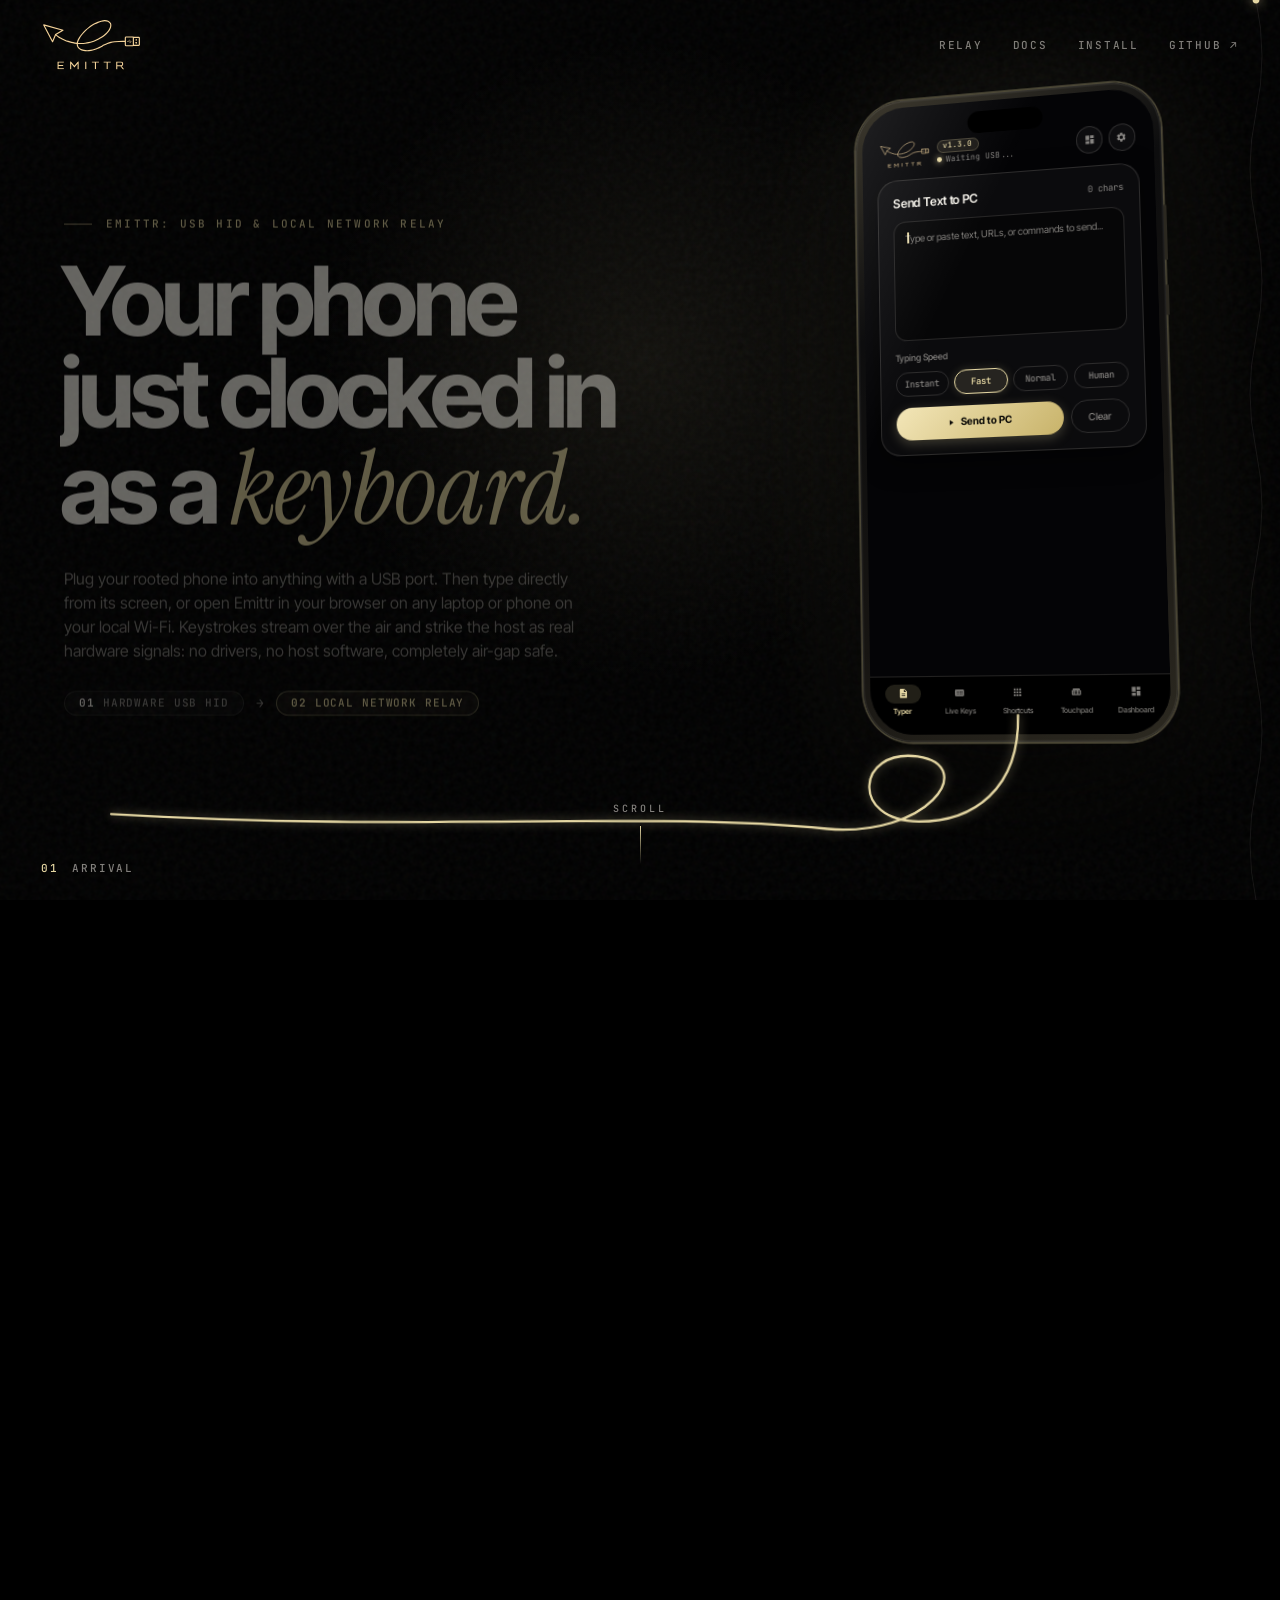
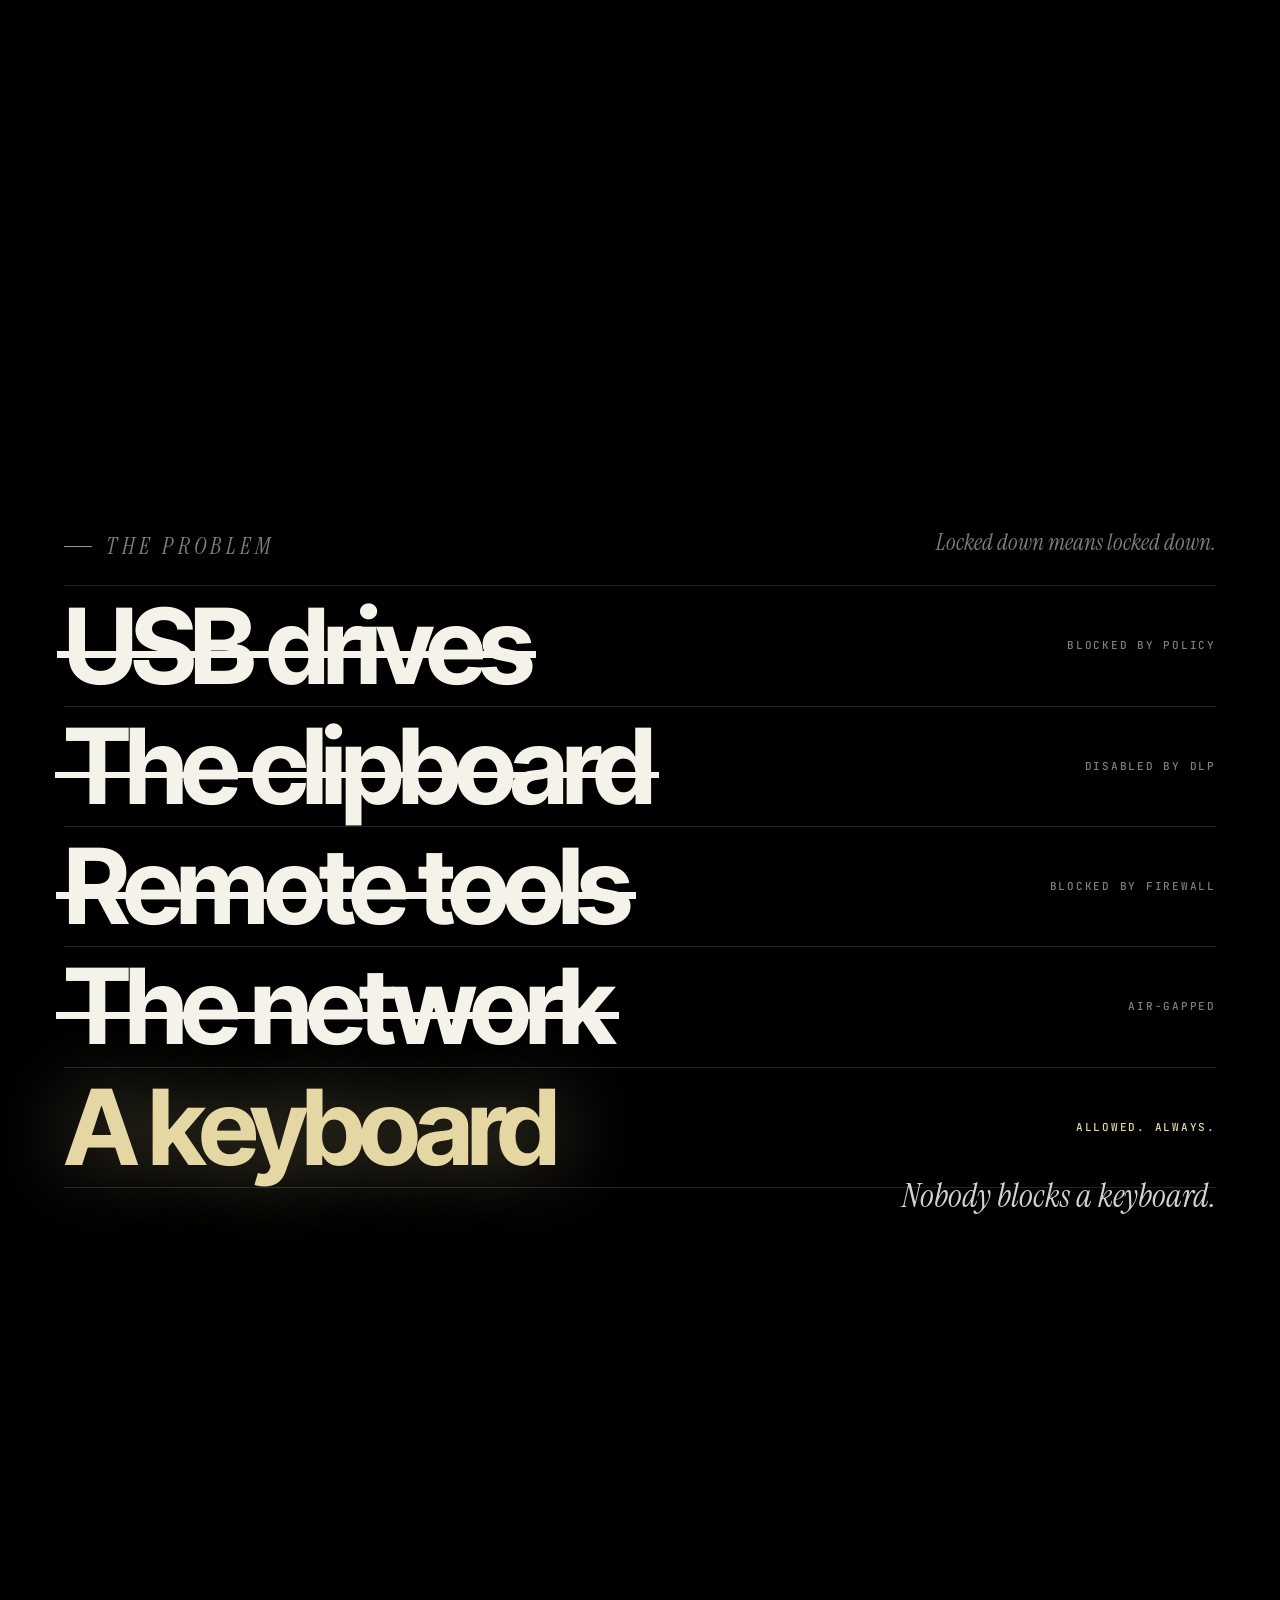
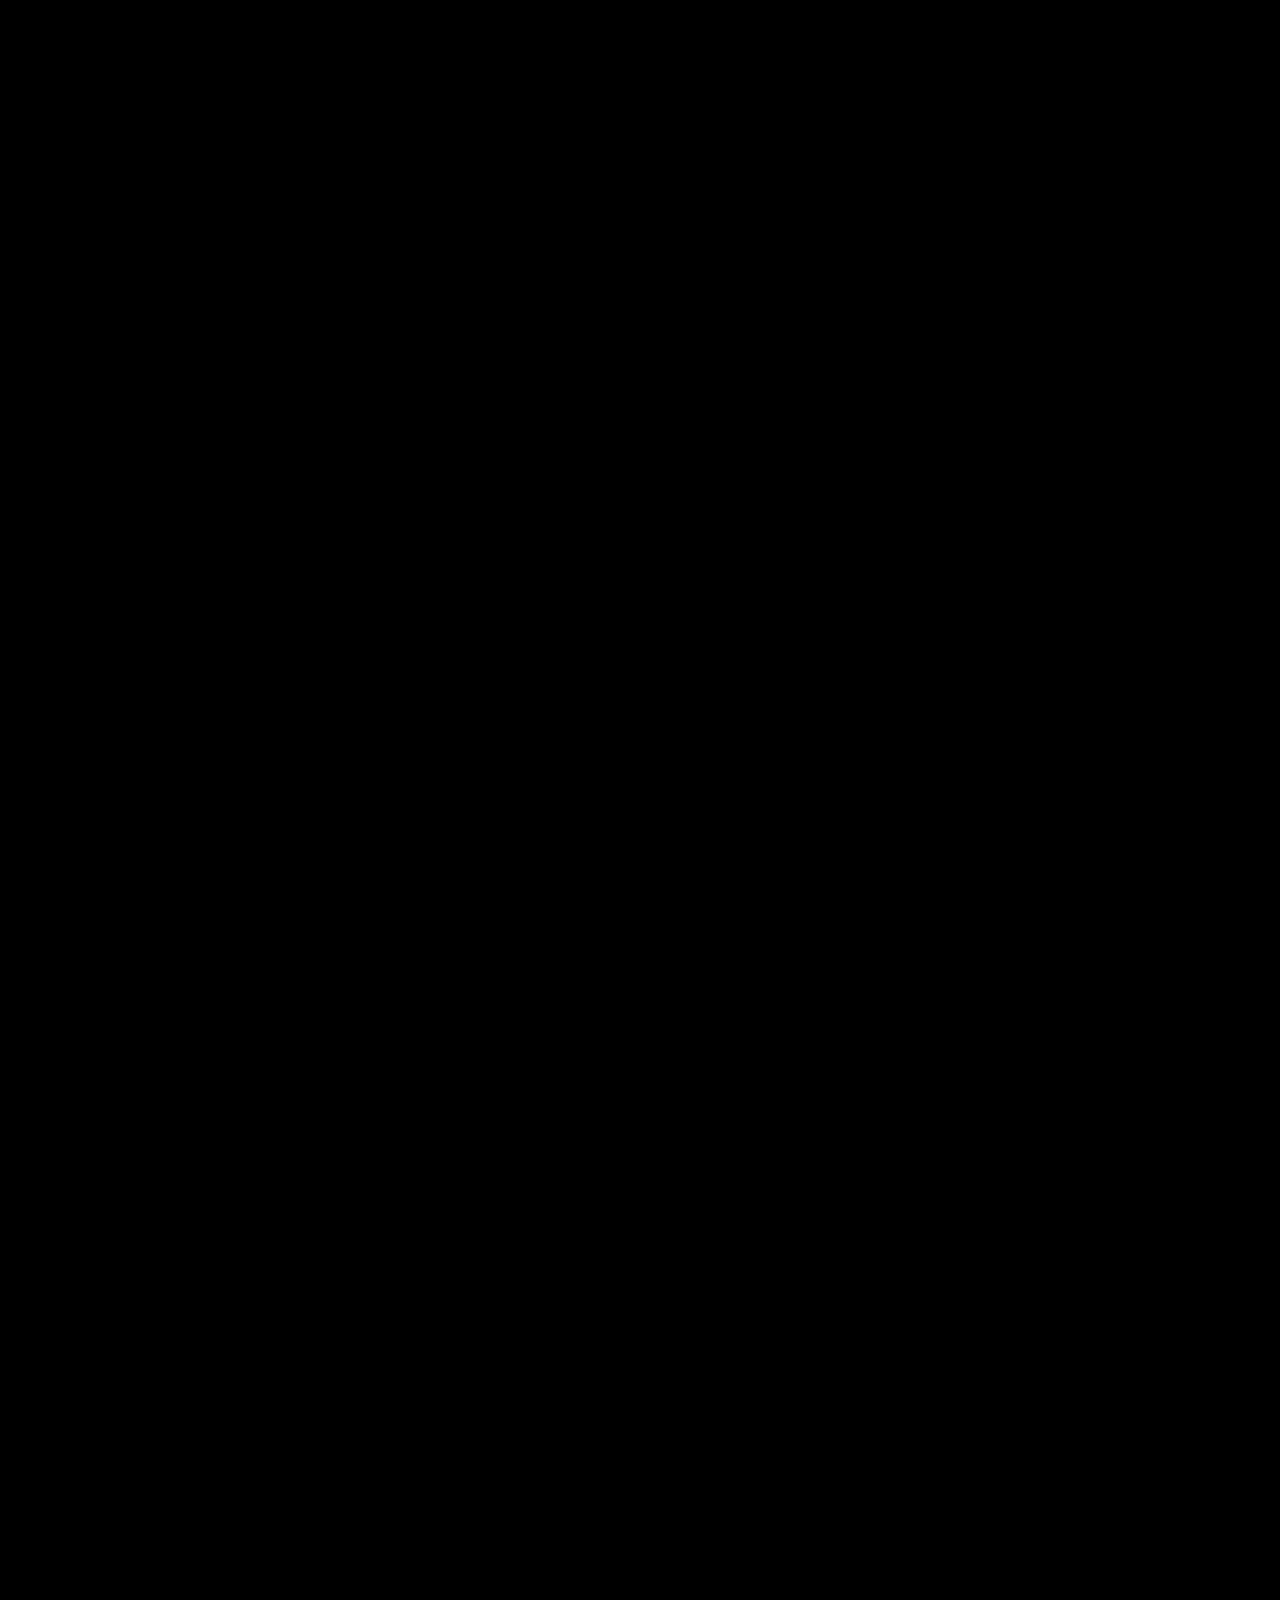
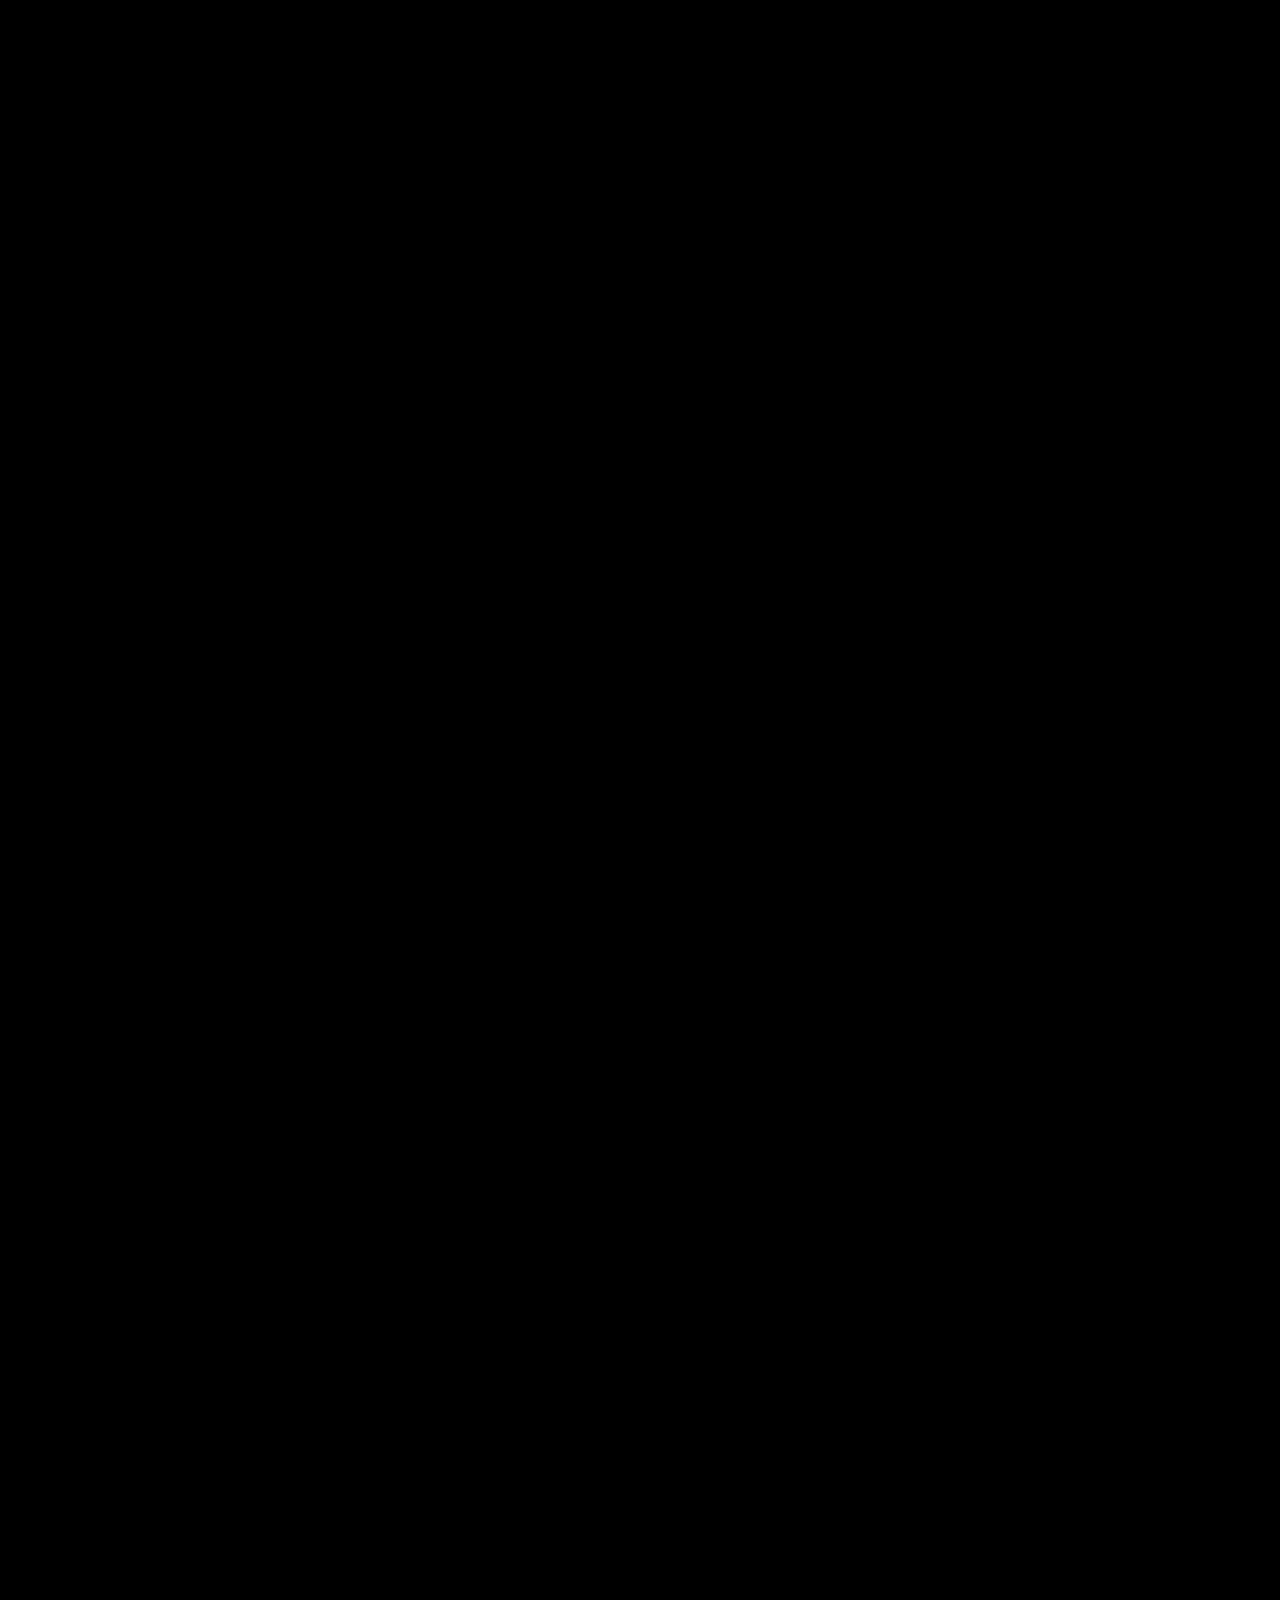
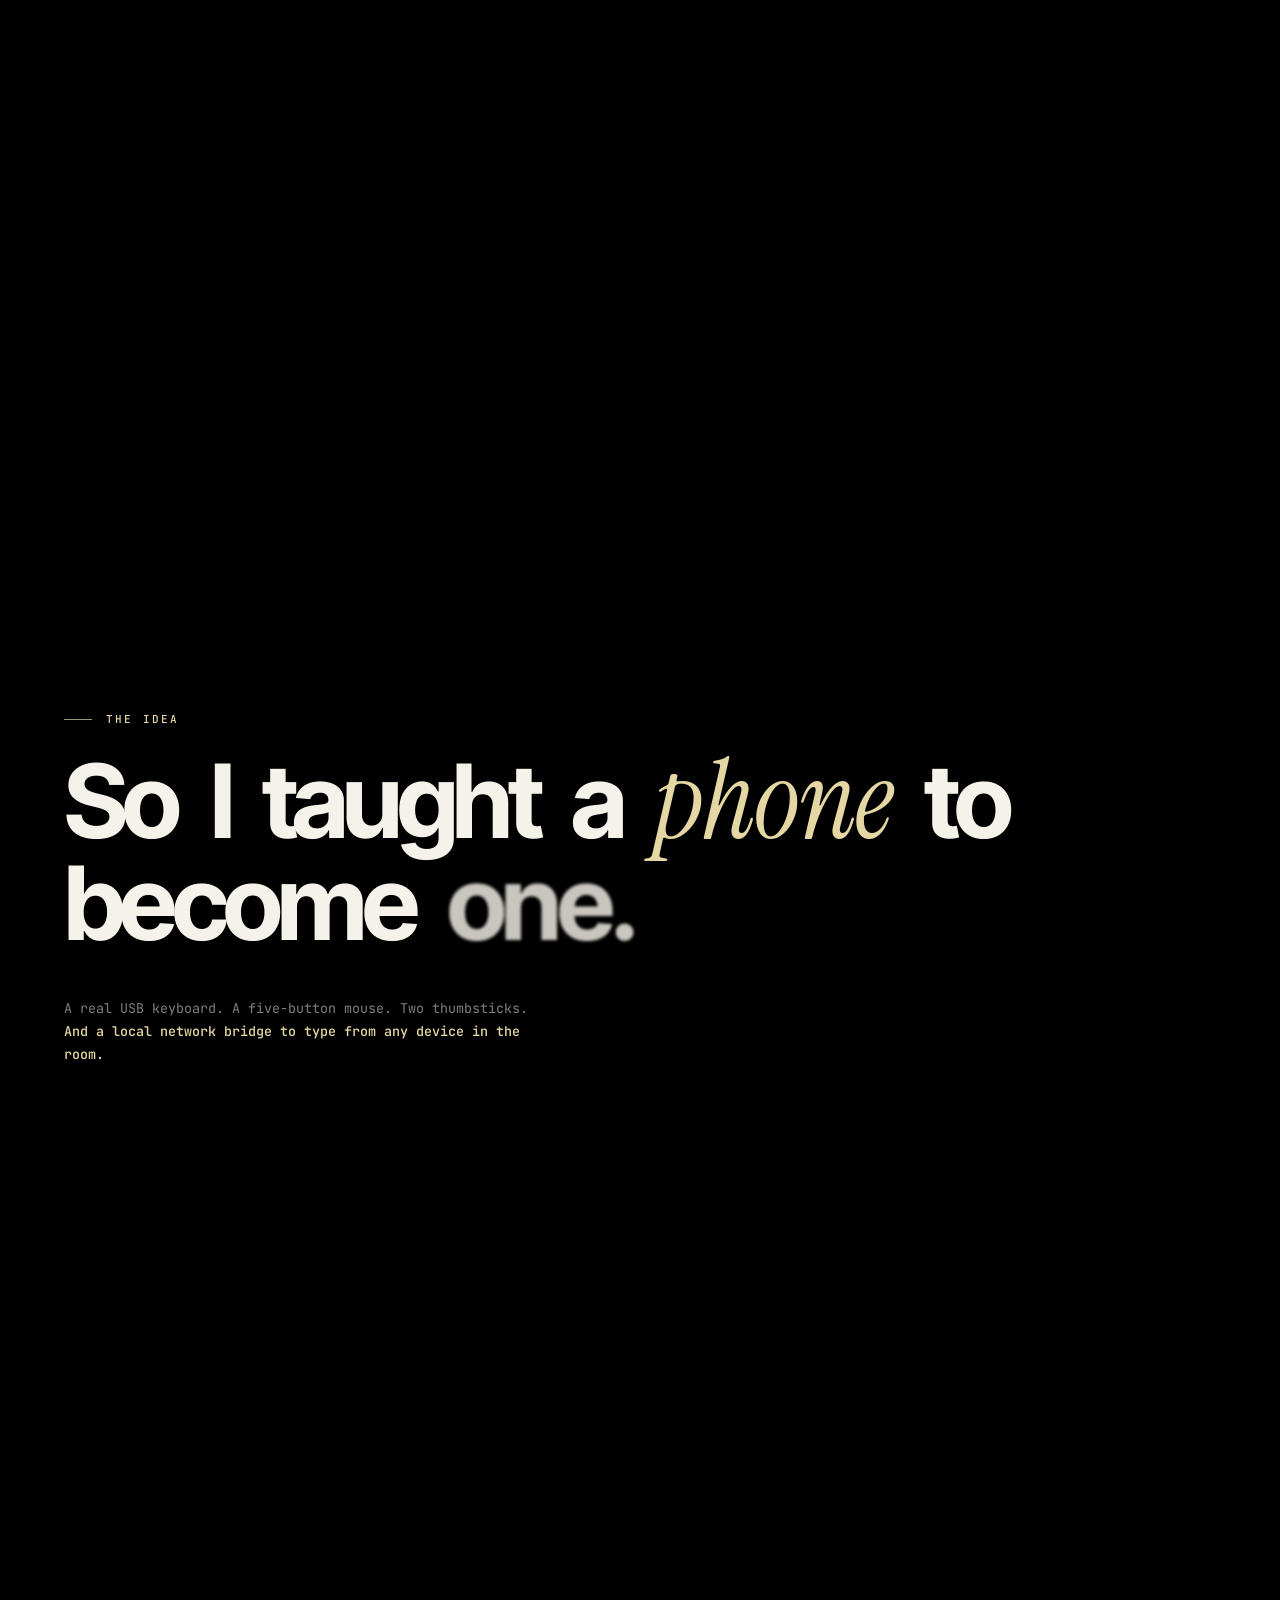
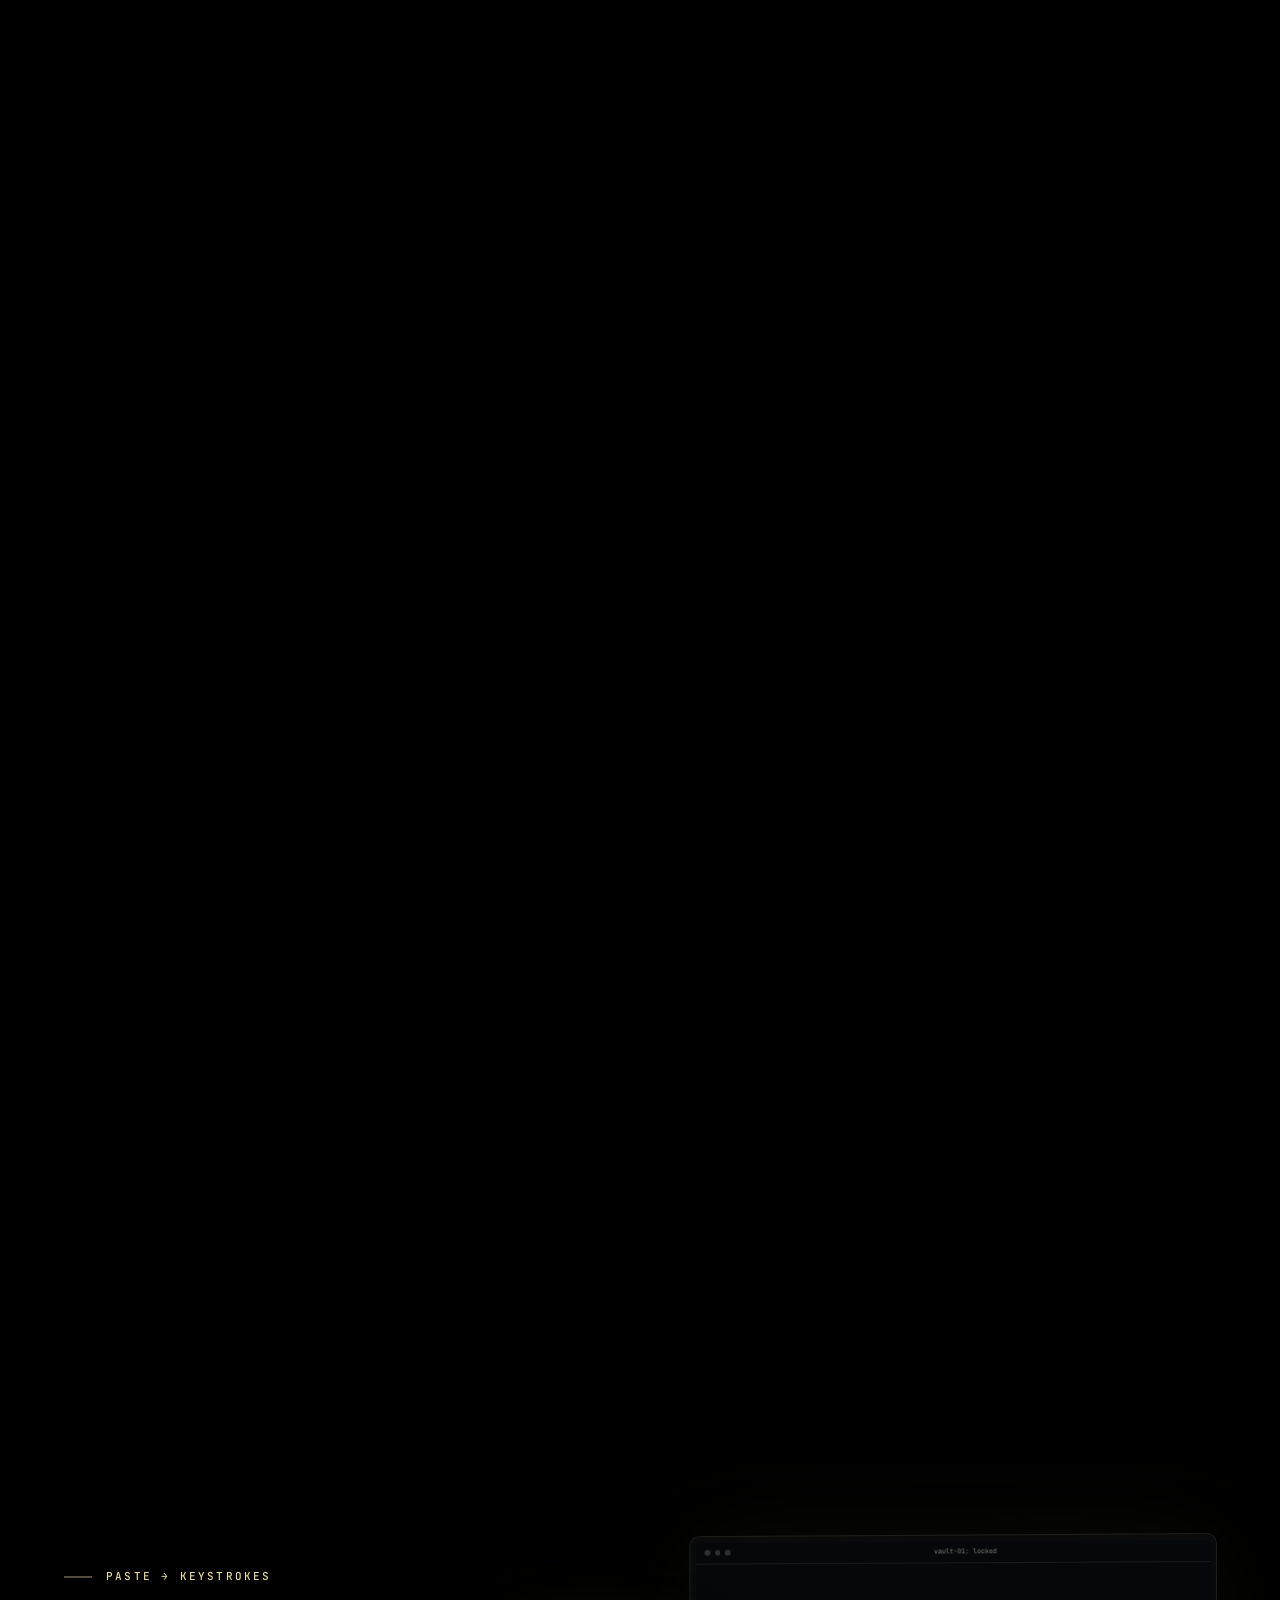
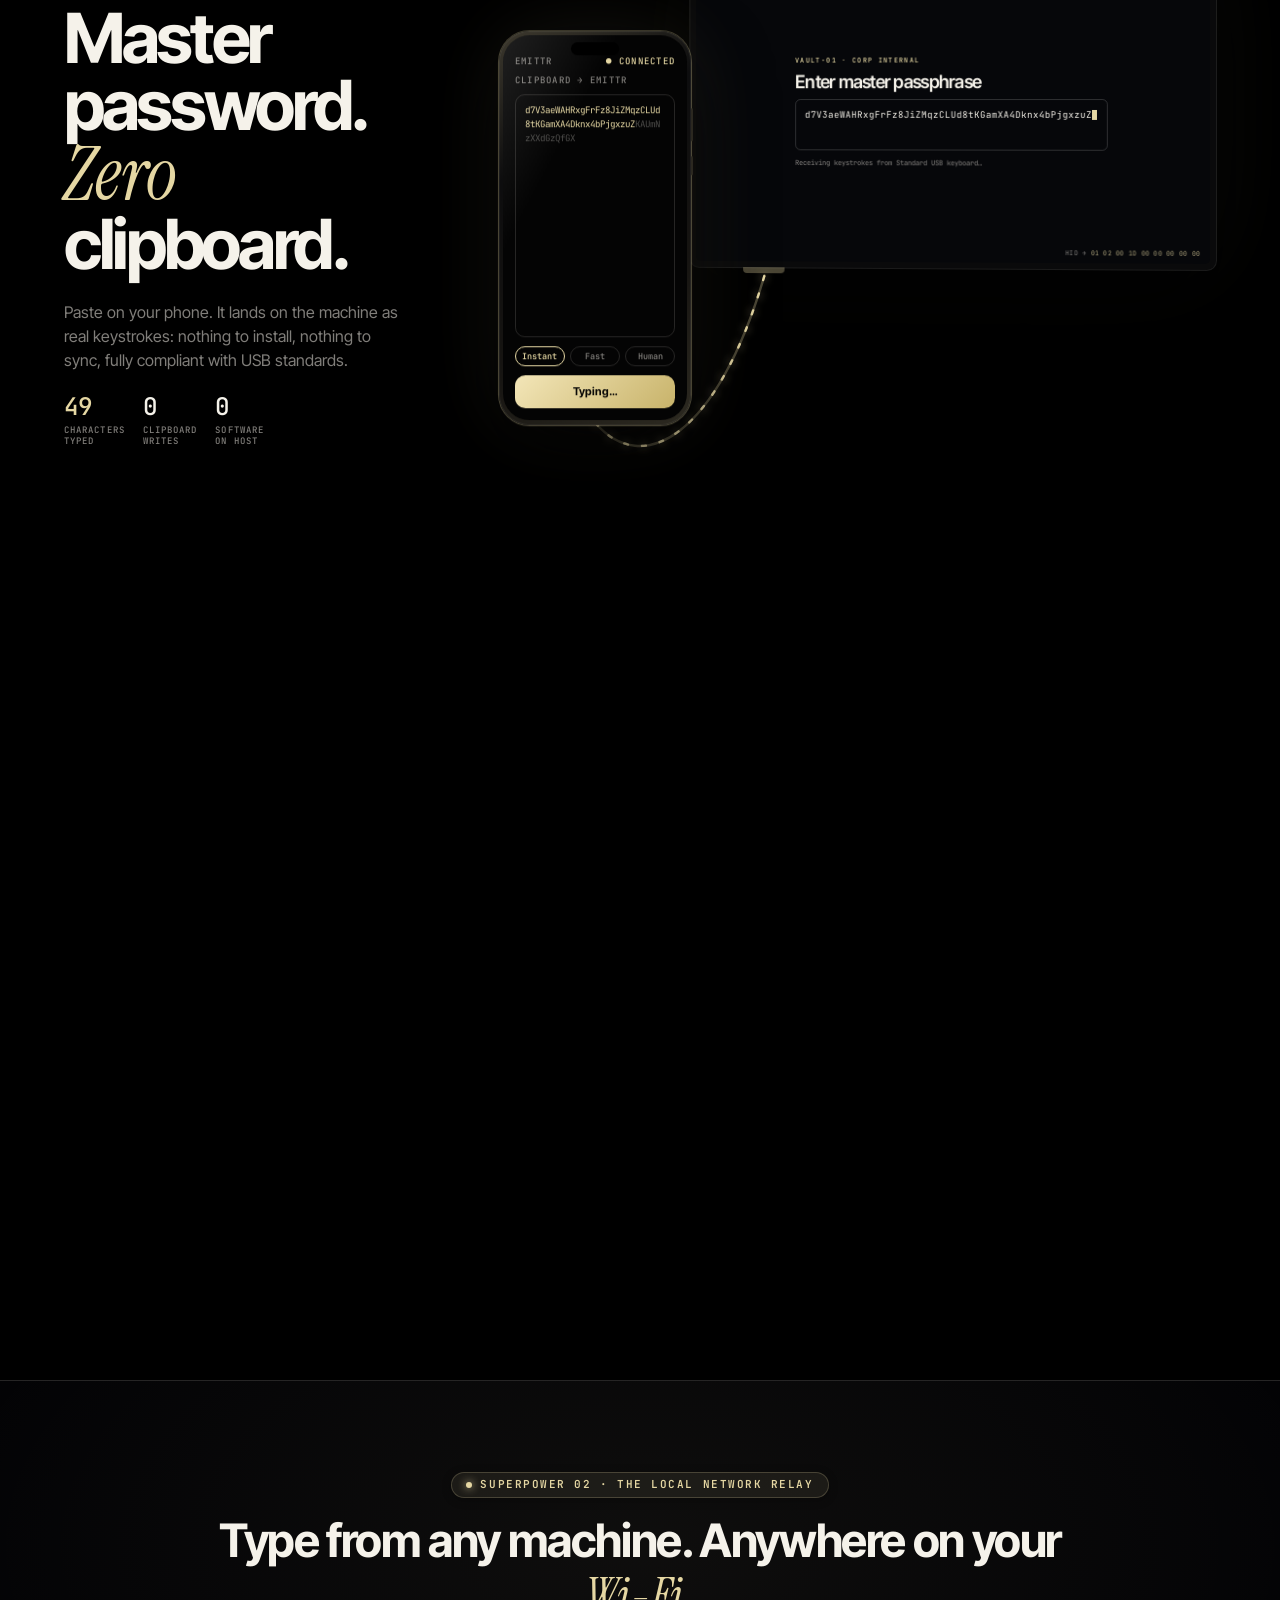
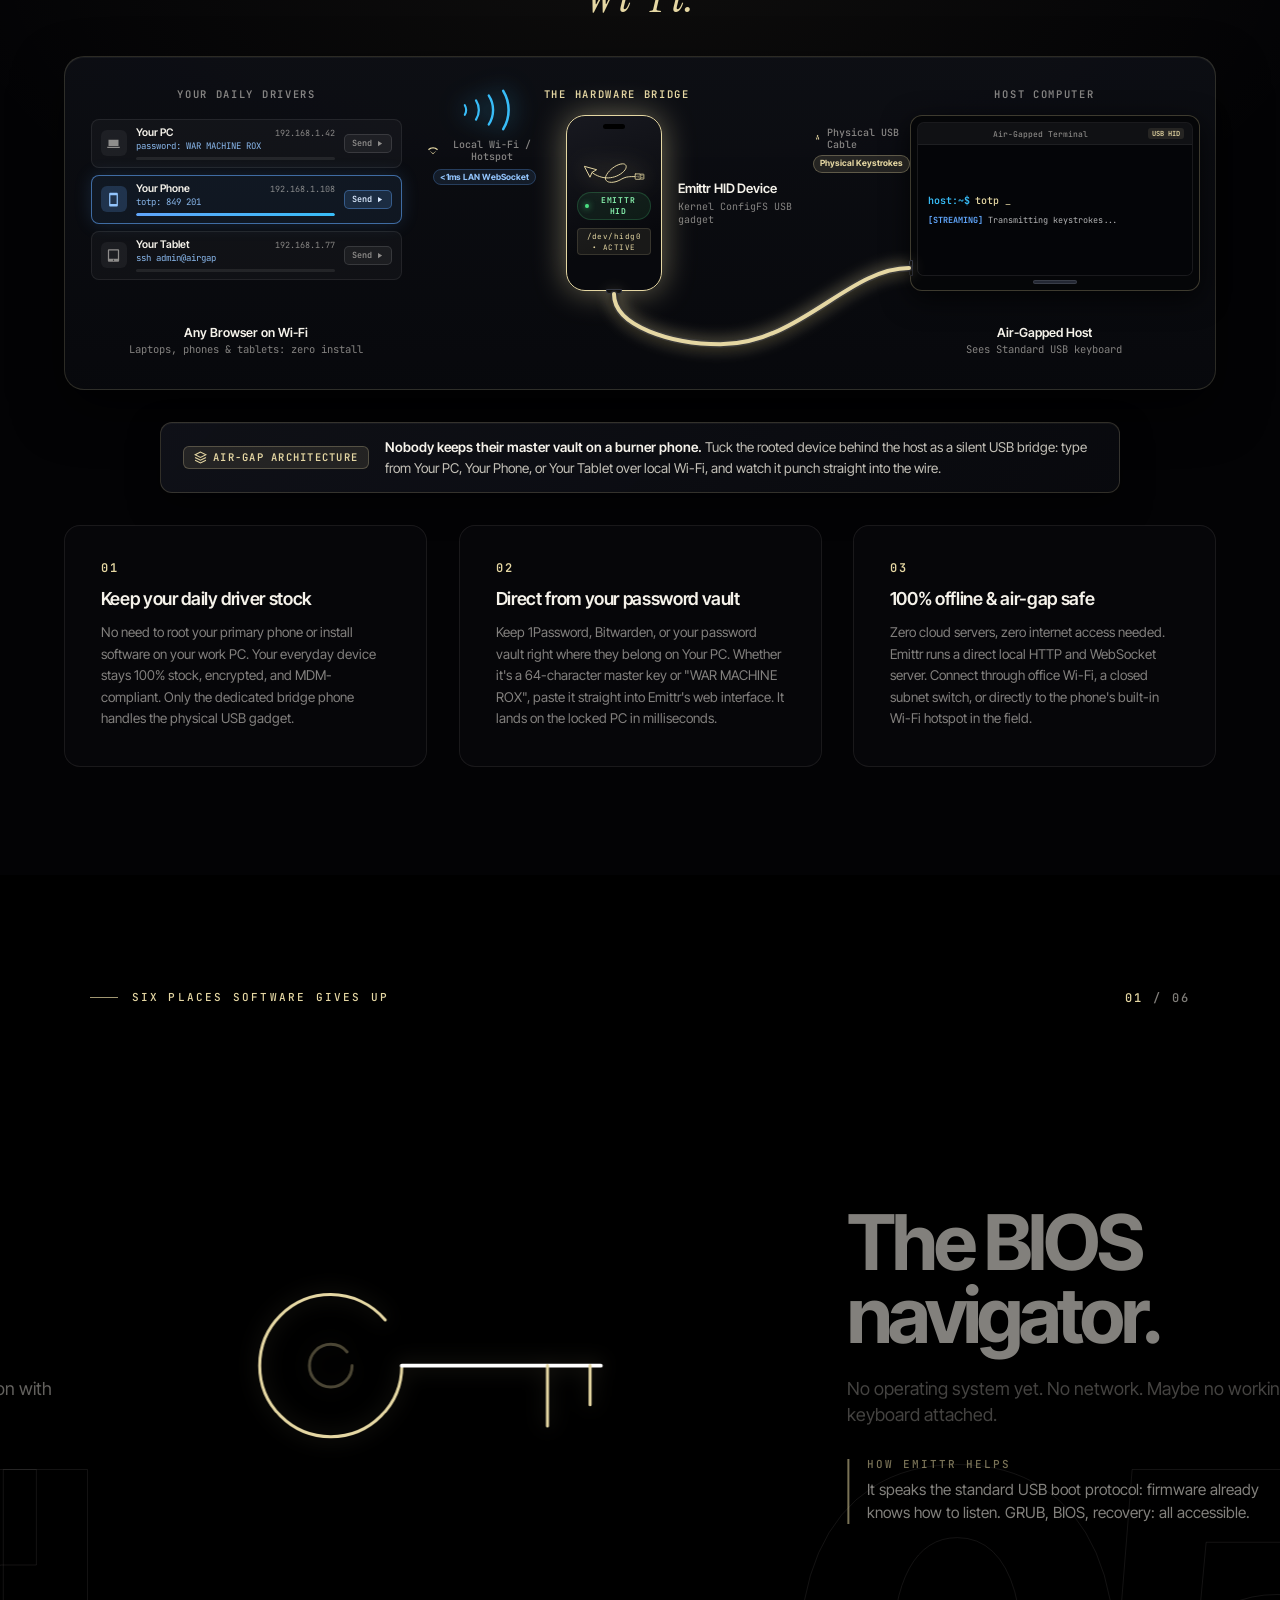
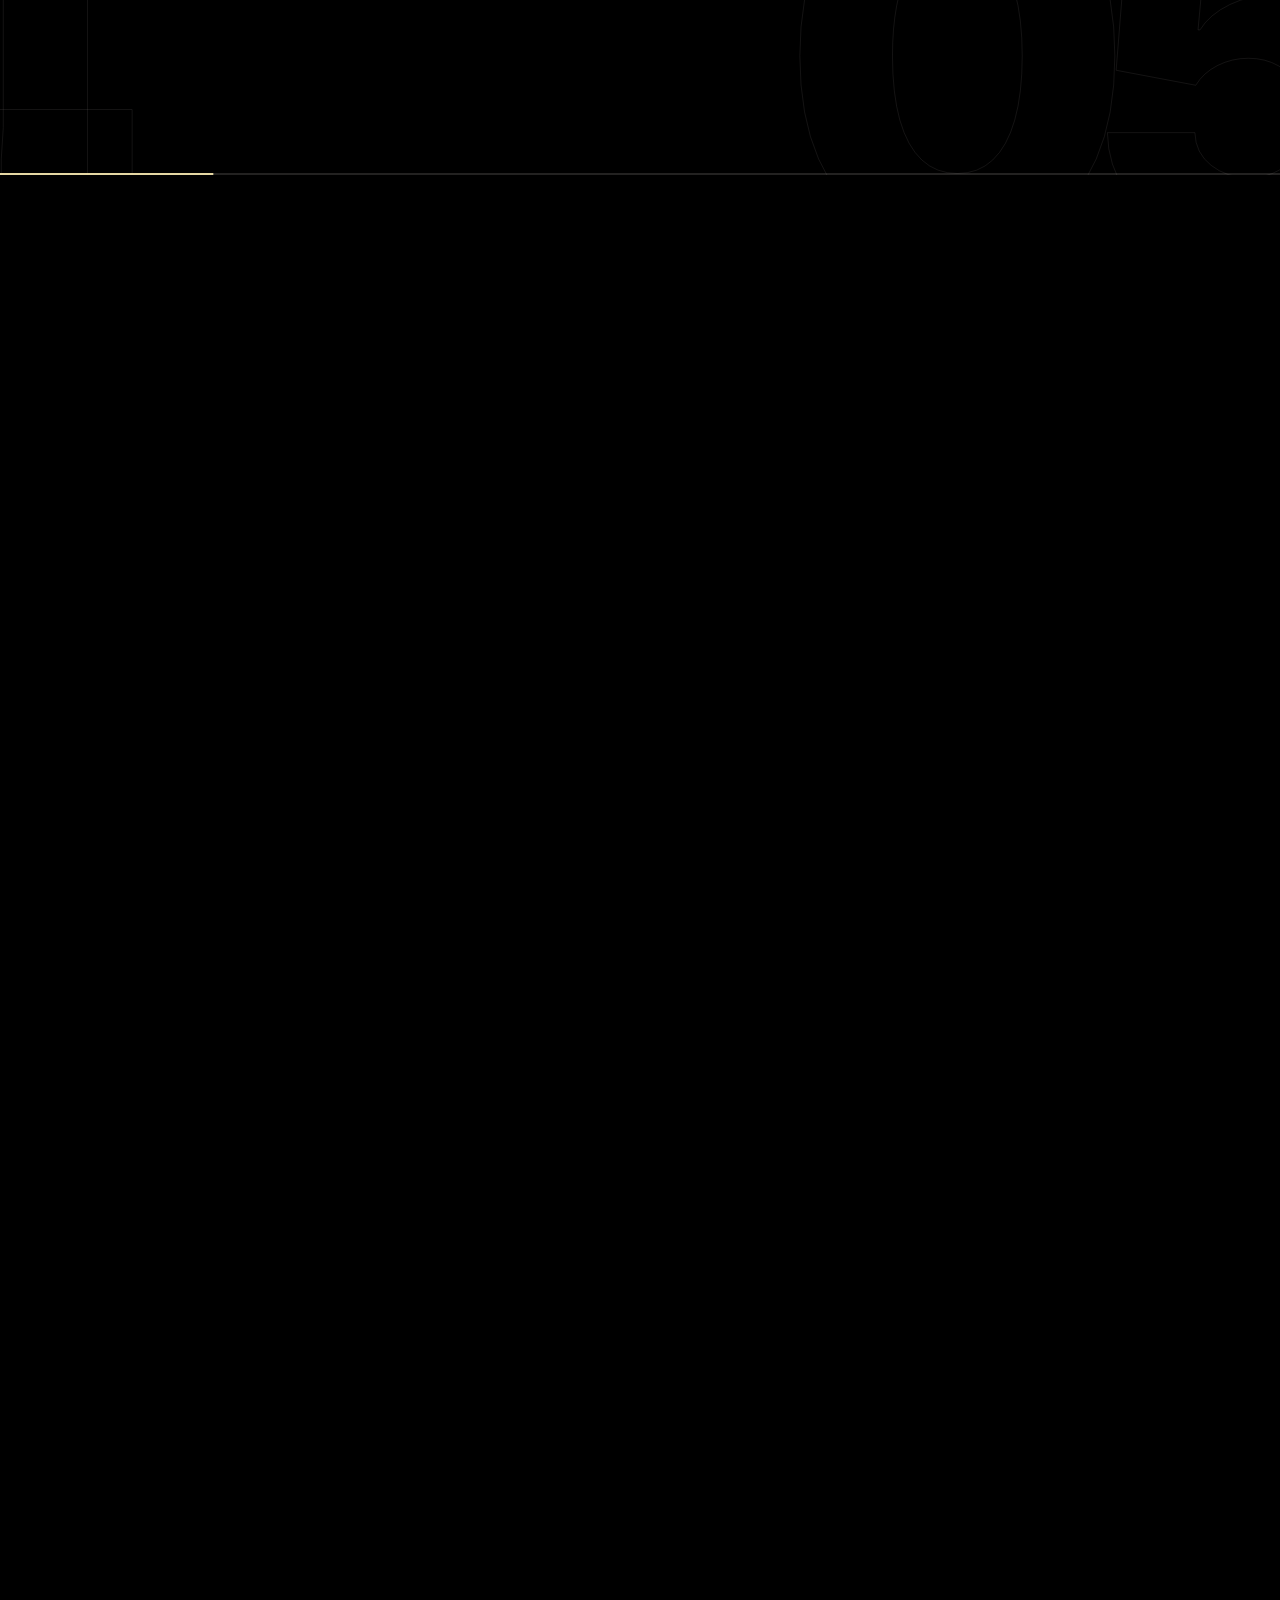
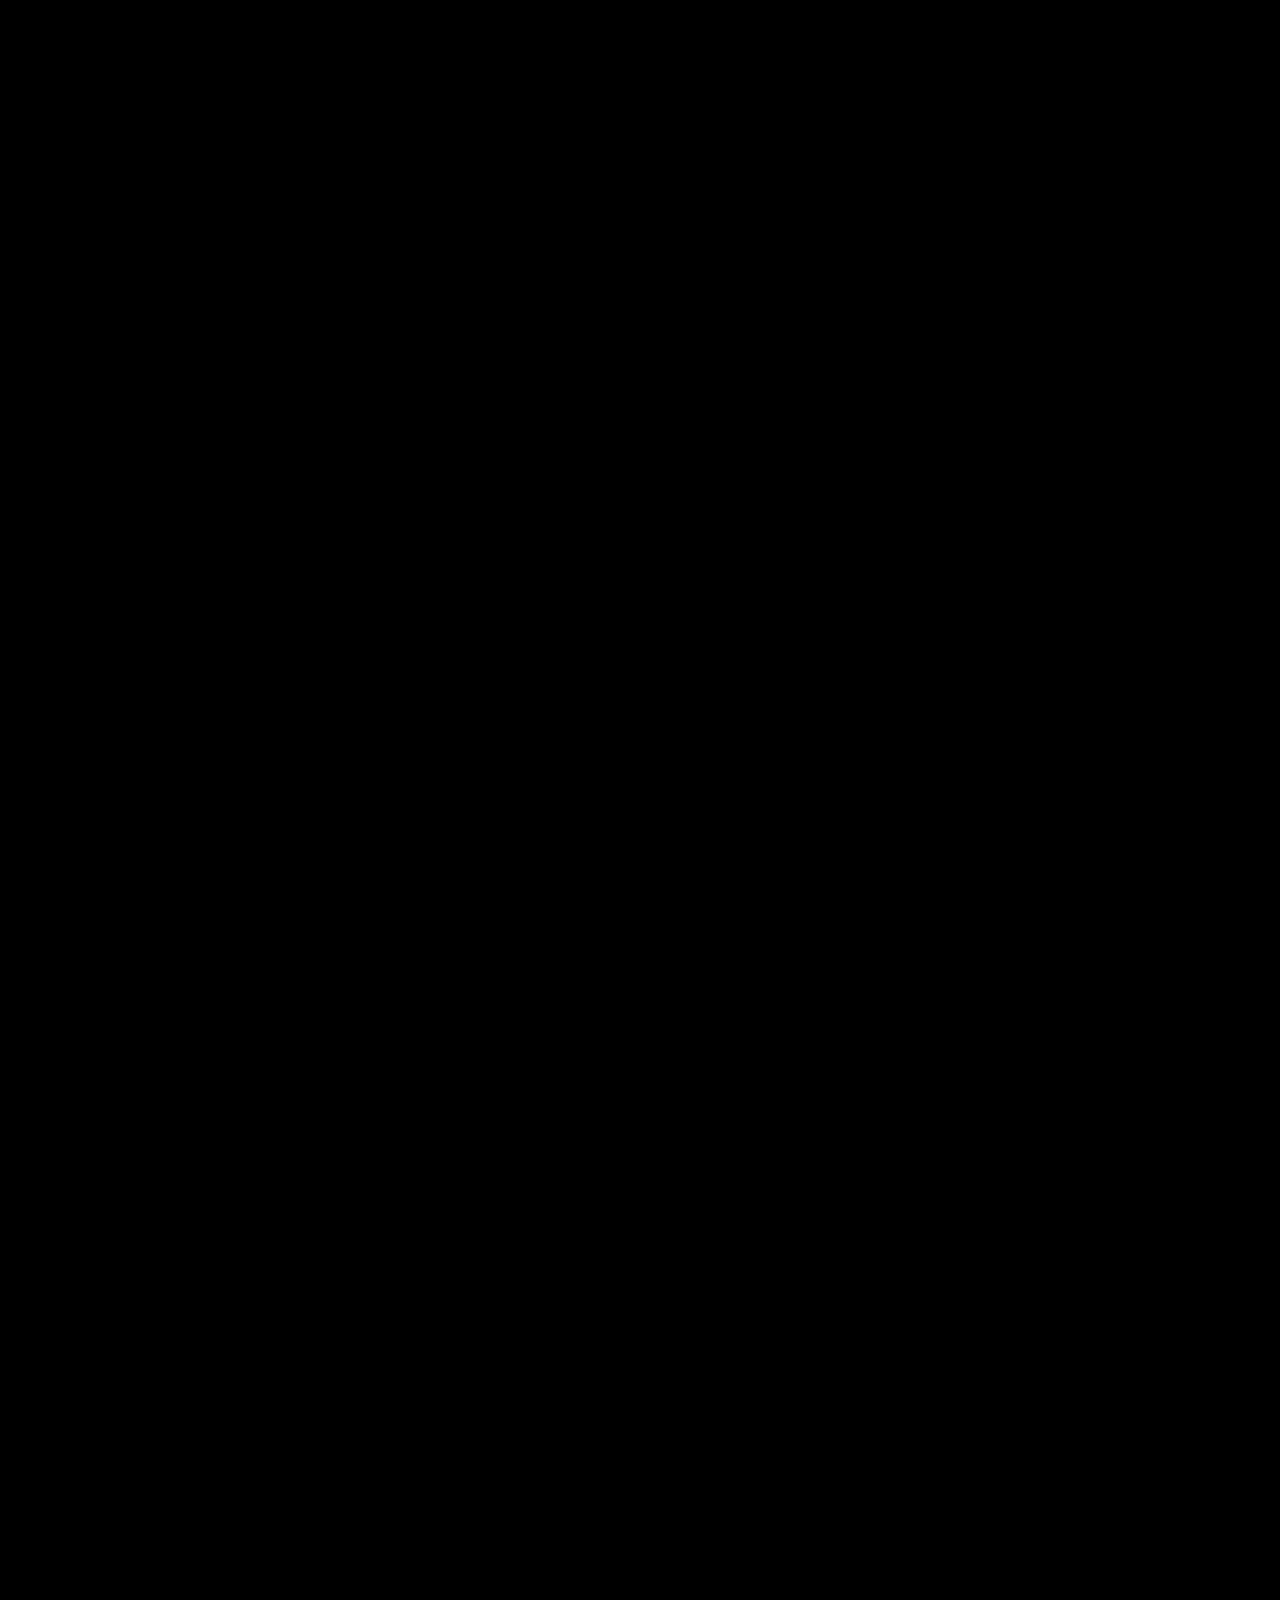
==== commit 83cdb67c: "Complete mobile-first redesign eliminating dead voids, clipping, and track lock" ====
--- a/docs/index.html
+++ b/docs/index.html
@@ -20,7 +20,7 @@
   <link
     href="https://fonts.googleapis.com/css2?family=Inter+Tight:wght@400;500;600;700;800&family=Instrument+Serif:ital@0;1&family=JetBrains+Mono:wght@400;500&display=swap"
     rel="stylesheet" />
-  <link rel="stylesheet" href="landing.css?v=6.6.0" />
+  <link rel="stylesheet" href="landing.css?v=6.7.0" />
   <noscript>
     <style>
       .intro {
@@ -979,7 +979,7 @@
   </main>
 
   <div class="toast" id="toast" role="status"></div>
-  <script src="landing.js?v=6.6.0"></script>
+  <script src="landing.js?v=6.7.0"></script>
   <!-- Cloudflare Web Analytics -->
   <script type='module' src='https://static.cloudflareinsights.com/beacon.min.js'
     data-cf-beacon='{"token": "f6bbcf9913784aef839783776286cce6"}'></script><!-- End Cloudflare Web Analytics -->
--- a/docs/landing.css
+++ b/docs/landing.css
@@ -3103,498 +3103,557 @@
 /* ── Responsive Architecture (Mobile, Tablet, Desktop) ─────────────────── */
 
 @media (max-width: 960px) {
-  /* Global Hide Elements on Tablet/Mobile */
   .thread,
   .scene-label {
-    display: none;
+    display: none !important;
   }
 
   .chrome {
-    padding: 14px clamp(16px, 3vw, 32px);
+    padding: 12px clamp(16px, 3vw, 32px);
   }
 
   .brand img {
-    height: 42px;
+    height: 38px;
   }
 
   .chrome nav {
-    gap: 16px;
+    gap: 12px;
     font-size: 10px;
   }
 
-  /* 01 · Arrival Hero */
-  .hero-track {
-    height: 200vh;
-  }
-
-  .hero-copy {
-    width: auto;
-    left: var(--pad);
-    right: var(--pad);
-    top: clamp(64px, 9vh, 90px);
-    bottom: auto;
-  }
-
-  .mega {
-    font-size: clamp(38px, 9vw, 68px);
-    line-height: 1.0;
-  }
-
-  .hero-device {
-    --u: clamp(3.4px, min(0.5vh, 0.8vw), 5.2px);
-    left: 50%;
-    right: auto;
-    transform: translateX(-50%);
-    top: auto;
-    bottom: 5vh;
-    margin: 0;
-  }
-
-  .hero-cable {
-    display: none;
-  }
-
-  /* 02 · The Wall */
-  .wall-head {
-    flex-direction: column;
-    align-items: flex-start;
-    gap: 8px;
-    margin-bottom: 2vh;
-  }
-
-  .wall-word {
-    font-size: clamp(30px, 7.5vw, 64px);
-  }
-
-  .wall-foot {
-    font-size: clamp(20px, 4vw, 32px);
-    bottom: 5vh;
-  }
-
-  /* 03 · The Idea */
-  .become-text {
-    font-size: clamp(32px, 7vw, 68px);
-  }
-
-  /* 04 · The Proof */
-  .type-track {
-    height: auto;
-    min-height: 100vh;
-    padding-bottom: 8vh;
-  }
-
-  .type-copy {
-    position: relative;
-    left: auto;
-    top: auto;
-    transform: none;
-    width: auto;
-    right: auto;
-    padding-top: 10vh;
-  }
-
-  .stats {
-    margin-top: 2.5vh;
-  }
-
-  .type-monitor {
-    --m: clamp(3.4px, 0.85vw, 5.5px);
-    position: relative;
-    left: 50%;
-    right: auto;
-    top: auto;
-    bottom: auto;
-    margin: 4vh 0 0 calc(var(--m) * -50);
-    transform: none;
-  }
-
-  .login h3 {
-    font-size: clamp(13px, 2.8vw, 17px);
-  }
-
-  .login .field {
-    min-height: 52px;
-    padding: 10px 14px;
-    font-size: clamp(11.5px, 2.4vw, 14px);
-  }
-
-  .login .status {
-    font-size: clamp(9.5px, 2vw, 12px);
-  }
-
-  .inspector {
-    font-size: clamp(9.5px, 2vw, 11px);
-  }
-
-  .screen-bar {
-    font-size: clamp(9.5px, 2vw, 11px);
-    padding: 8px 12px;
-  }
-
-  .type-phone,
-  .type-cable {
-    display: none;
-  }
-
-  .login {
-    width: 88%;
-  }
-
-  /* 04.5 · Local Network Relay */
-  .relay-head {
-    margin-bottom: 20px;
-  }
-
-  .relay-flow {
-    grid-template-columns: 1fr;
-    gap: 24px;
-    padding: 22px 18px;
-  }
-
-  .hardware-cluster {
-    width: 100%;
-  }
-
-  .cluster-devices-row {
-    width: 100%;
-    justify-content: space-between;
-  }
-
-  .relay-grid {
-    grid-template-columns: 1fr;
-    gap: 18px;
-  }
-
-  /* 05 · Missions */
-  .mission {
-    grid-template-columns: 1fr;
-    grid-template-rows: auto auto;
-    align-content: center;
-    gap: 3vh;
-    padding-top: 15vh;
-  }
-
-  .m-art {
-    order: -1;
-    max-height: 24vh;
-  }
-
-  .m-art svg {
-    max-height: 24vh;
-  }
-
-  .m-title {
-    font-size: clamp(28px, 6.5vw, 56px);
-  }
-
-  /* 06 · Touchpad & Thumbsticks */
-  .touch {
-    height: 100vh;
-    min-height: 640px;
-  }
-
-  .touch-copy {
-    width: auto;
-    right: var(--pad);
-    top: 11vh;
-  }
-
-  .dock {
-    gap: clamp(20px, 4vw, 48px);
-  }
-
-  /* 07 · Nine Bytes HID */
-  .bytes-top {
-    grid-template-columns: 1fr;
-  }
-
-  .keycap {
-    text-align: left;
-  }
-
-  .report.k {
-    grid-template-columns: repeat(5, 1fr);
-  }
-
-  .report.m {
-    width: 100%;
-    grid-template-columns: repeat(3, 1fr);
-  }
-
-  /* 08 · Install */
-  .install {
-    grid-template-columns: 1fr;
-    gap: 4vh;
-  }
-
-  /* 09 · Finale */
-  .finale-h {
-    font-size: clamp(26px, 5.5vw, 56px);
-  }
-}
-
-/* ── Mobile Viewports (Phones <= 640px) ────────────────────────────────── */
-@media (max-width: 640px) {
+  .chrome nav a {
+    padding: 6px 10px;
+    border-radius: 99px;
+    background: rgba(255, 255, 255, 0.04);
+    border: 1px solid rgba(255, 255, 255, 0.08);
+  }
+}
+
+/* ══════════════════════════════════════════════════════════════════════════
+   MOBILE REDESIGN (Smartphones <= 768px)
+   Eliminates all dead vertical voids, clipping, and frozen tracks.
+   ══════════════════════════════════════════════════════════════════════════ */
+@media (max-width: 768px) {
   :root {
     --pad: 16px;
   }
 
-  /* Compact Header */
+  /* ── 00 · Mobile Fixed Glass Header ───────────────────────────────────── */
   .chrome {
-    padding: 10px 16px;
+    position: fixed;
+    top: 0;
+    left: 0;
+    right: 0;
+    height: 52px;
+    padding: 0 16px;
+    background: rgba(8, 9, 12, 0.88);
+    backdrop-filter: blur(20px);
+    -webkit-backdrop-filter: blur(20px);
+    border-bottom: 1px solid rgba(255, 255, 255, 0.07);
+    display: flex;
+    align-items: center;
+    justify-content: space-between;
+    z-index: 100;
   }
 
   .brand img {
-    height: 34px;
+    height: 28px;
+    width: auto;
   }
 
   .chrome nav {
-    gap: 10px;
+    display: flex;
+    align-items: center;
+    gap: 6px;
+  }
+
+  .chrome nav a {
     font-size: 9.5px;
-    letter-spacing: 0.10em;
-  }
-
-  .chrome nav a {
-    padding: 5px 2px;
-  }
-
-  /* 01 · Hero */
-  .hero-track {
-    height: 180vh;
+    font-weight: 600;
+    font-family: var(--mono);
+    letter-spacing: 0.06em;
+    padding: 5px 8px;
+    border-radius: 99px;
+    background: rgba(255, 255, 255, 0.04);
+    border: 1px solid rgba(255, 255, 255, 0.08);
+    color: var(--dim);
+  }
+
+  .chrome nav a:last-child {
+    background: rgba(229, 215, 163, 0.12);
+    border-color: rgba(229, 215, 163, 0.35);
+    color: var(--gold);
+  }
+
+  /* ── Global Track Reset: No multi-vh frozen tracks on mobile ──────────── */
+  .track,
+  .hero-track,
+  .wall-track,
+  .become-track,
+  .type-track,
+  .missions-track,
+  .finale-track {
+    height: auto !important;
+  }
+
+  .stick,
+  .hero-stick,
+  .wall-stick,
+  .become-stick,
+  .type-stick,
+  .missions-stick,
+  .finale-stick {
+    position: relative !important;
+    height: auto !important;
+    min-height: auto !important;
+    top: auto !important;
+    overflow: visible !important;
+  }
+
+  /* ── 01 · Hero Arrival ────────────────────────────────────────────────── */
+  .hero-stick {
+    padding: 72px 16px 36px !important;
+    display: flex !important;
+    flex-direction: column !important;
+    align-items: center !important;
+    text-align: center !important;
+    min-height: calc(100vh - 52px) !important;
+    justify-content: center !important;
   }
 
   .hero-copy {
-    left: 16px;
-    right: 16px;
-    top: clamp(54px, 7.5vh, 74px);
-    bottom: auto;
+    position: relative !important;
+    left: auto !important;
+    right: auto !important;
+    top: auto !important;
+    bottom: auto !important;
+    width: 100% !important;
+    max-width: 440px !important;
+    margin: 0 auto !important;
+    transform: none !important;
+    opacity: 1 !important;
   }
 
   .hero-copy .eyebrow {
     font-size: 9.5px;
-    letter-spacing: 0.16em;
-    gap: 7px;
-    margin-bottom: 8px;
+    letter-spacing: 0.18em;
+    color: var(--gold);
+    display: inline-flex;
+    align-items: center;
+    gap: 8px;
+    margin-bottom: 10px;
+    text-transform: uppercase;
+    font-family: var(--mono);
   }
 
   .hero-copy .eyebrow::before {
-    width: 16px;
+    display: none;
   }
 
   .mega {
-    font-size: clamp(26px, 7.6vw, 38px);
-    line-height: 1.04;
+    font-size: clamp(28px, 8vw, 40px);
+    line-height: 1.05;
     letter-spacing: -0.04em;
-    margin: 0 0 10px -0.02em;
+    margin: 0 0 12px 0;
   }
 
   .hero-copy .lede {
-    font-size: 12.5px;
-    line-height: 1.45;
-    max-width: 100%;
+    font-size: 13px;
+    line-height: 1.5;
     color: var(--dim);
+    max-width: 360px;
+    margin: 0 auto;
   }
 
   .hero-badges {
-    margin-top: 10px;
+    display: inline-flex;
+    justify-content: center;
+    align-items: center;
     gap: 6px;
-    flex-wrap: wrap;
+    margin: 14px auto 22px;
   }
 
   .hero-badge {
     font-size: 8.5px;
     padding: 4px 8px;
-    gap: 5px;
-    letter-spacing: 0.04em;
-  }
-
-  .hero-badge-arrow {
-    font-size: 10px;
+    border-radius: 99px;
   }
 
   .hero-device {
-    --u: clamp(2.4px, min(0.35vh, 0.78vw), 3.1px);
-    left: 50%;
-    right: auto;
-    transform: translateX(-50%);
-    top: auto;
-    bottom: clamp(10px, 2.5vh, 20px);
+    position: relative !important;
+    left: auto !important;
+    right: auto !important;
+    top: auto !important;
+    bottom: auto !important;
+    transform: none !important;
+    margin: 0 auto !important;
+    --u: clamp(2.7px, min(0.40vh, 0.85vw), 3.4px);
+    width: calc(var(--u) * 44);
+    height: calc(var(--u) * 88);
+    box-shadow: 0 16px 50px rgba(0, 0, 0, 0.9), 0 0 40px rgba(229, 215, 163, 0.08);
+    opacity: 1 !important;
+  }
+
+  .hero-device .phone-tilt {
+    transform: none !important;
+  }
+
+  .hero-cable {
+    display: none !important;
+  }
+
+  .scroll-cue {
+    display: none !important;
+  }
+
+  /* ── 02 · The Wall (Threat Matrix Cards - Screenshot 1 Fix) ───────────── */
+  .wall-stick {
+    padding: 56px 16px 40px !important;
+    background: radial-gradient(circle at 50% 30%, rgba(20, 24, 32, 0.35) 0%, rgba(0, 0, 0, 0) 70%);
+  }
+
+  .wall-head {
+    margin-bottom: 20px;
+    text-align: left;
+  }
+
+  .wall-head .eyebrow {
+    font-size: 9.5px;
+    letter-spacing: 0.18em;
+    color: var(--gold);
+    text-transform: uppercase;
+    font-family: var(--mono);
+    margin-bottom: 6px;
+  }
+
+  .wall-head p {
+    font-size: 15px;
+    font-family: var(--serif);
+    font-style: italic;
+    color: var(--dim);
     margin: 0;
   }
 
-  .scroll-cue {
-    display: none;
-  }
-
-  /* 02 · The Wall */
-  .wall-stick {
-    padding: 0 16px;
-    justify-content: center;
-  }
-
-  .wall-head {
-    margin-bottom: 16px;
-  }
-
-  .wall-head p {
-    font-size: 14px;
-    line-height: 1.35;
-  }
-
   .wall-rows {
-    gap: 10px;
+    display: flex !important;
+    flex-direction: column !important;
+    gap: 8px !important;
+    width: 100% !important;
   }
 
   .wall-row {
-    padding: 6px 0;
-    display: flex;
-    flex-direction: column;
-    align-items: flex-start;
-    gap: 3px;
-    border-bottom: 1px solid rgba(245, 242, 234, 0.05);
+    display: flex !important;
+    align-items: center !important;
+    justify-content: space-between !important;
+    padding: 12px 14px !important;
+    border-radius: 11px !important;
+    background: rgba(14, 16, 22, 0.65) !important;
+    border: 1px solid rgba(255, 255, 255, 0.06) !important;
+    backdrop-filter: blur(8px) !important;
+    box-sizing: border-box !important;
+    opacity: 1 !important;
   }
 
   .wall-word {
-    font-size: clamp(21px, 6.2vw, 30px);
+    font-size: 15px !important;
+    font-weight: 600 !important;
+    letter-spacing: -0.02em !important;
+    color: rgba(255, 255, 255, 0.65) !important;
+    position: relative !important;
+  }
+
+  .wall-row .strike {
+    transform: scaleX(1) !important;
+  }
+
+  .wall-tag {
+    display: inline-flex !important;
+    align-items: center !important;
+    padding: 3.5px 7.5px !important;
+    border-radius: 5px !important;
+    font-size: 8.5px !important;
+    font-weight: 700 !important;
+    font-family: var(--mono) !important;
+    letter-spacing: 0.08em !important;
+    text-transform: uppercase !important;
+    background: rgba(248, 113, 113, 0.12) !important;
+    color: #fca5a5 !important;
+    border: 1px solid rgba(248, 113, 113, 0.25) !important;
+    white-space: nowrap !important;
+  }
+
+  .wall-row:nth-child(4) .wall-tag {
+    background: rgba(148, 163, 184, 0.12) !important;
+    color: #cbd5e1 !important;
+    border-color: rgba(148, 163, 184, 0.25) !important;
+  }
+
+  .wall-row.last {
+    background: rgba(229, 215, 163, 0.09) !important;
+    border: 1px solid rgba(229, 215, 163, 0.35) !important;
+    box-shadow: 0 0 24px rgba(229, 215, 163, 0.08) !important;
+    margin-top: 4px !important;
+  }
+
+  .wall-row.last .strike {
+    display: none !important;
+  }
+
+  .wall-row.last .wall-word {
+    color: var(--gold) !important;
+    font-size: 16px !important;
+    font-weight: 700 !important;
+  }
+
+  .wall-row.last .wall-tag {
+    background: rgba(229, 215, 163, 0.2) !important;
+    color: var(--gold) !important;
+    border-color: rgba(229, 215, 163, 0.45) !important;
+  }
+
+  .wall-foot {
+    position: relative !important;
+    right: auto !important;
+    bottom: auto !important;
+    margin-top: 24px !important;
+    text-align: center !important;
+    font-size: 21px !important;
+    font-family: var(--serif) !important;
+    font-style: italic !important;
+    color: var(--ink) !important;
+    opacity: 1 !important;
+    transform: none !important;
+    text-shadow: 0 0 20px rgba(229, 215, 163, 0.22) !important;
+  }
+
+  /* ── 03 · The Idea ────────────────────────────────────────────────────── */
+  .become-stick {
+    padding: 50px 16px !important;
+    text-align: center !important;
+  }
+
+  .become-text {
+    font-size: clamp(26px, 7.5vw, 36px) !important;
+    line-height: 1.1 !important;
+    max-width: 100% !important;
+  }
+
+  .become-text .w {
+    opacity: 1 !important;
+    filter: none !important;
+  }
+
+  .become-sub {
+    font-size: 13px !important;
+    line-height: 1.5 !important;
+    margin: 14px auto 0 !important;
+    max-width: 340px !important;
+    opacity: 1 !important;
+    transform: none !important;
+  }
+
+  /* ── 04 · The Proof (Full-Width Vault Screen - Screenshot 2 Fix) ───────── */
+  .type-stick {
+    padding: 50px 16px 40px !important;
+  }
+
+  .type-copy {
+    position: relative !important;
+    left: auto !important;
+    top: auto !important;
+    transform: none !important;
+    width: 100% !important;
+    padding-top: 0 !important;
+  }
+
+  .type-copy .eyebrow {
+    font-size: 9.5px;
+    letter-spacing: 0.16em;
+    color: var(--gold);
+    margin-bottom: 8px;
+    text-transform: uppercase;
+    font-family: var(--mono);
+  }
+
+  .h2 {
+    font-size: clamp(24px, 7vw, 34px);
+    line-height: 1.08;
     letter-spacing: -0.035em;
   }
 
-  .wall-tag {
-    display: inline-block !important;
-    font-size: 9px;
-    letter-spacing: 0.14em;
-    text-transform: uppercase;
+  .type-copy .lede {
+    font-size: 12.5px;
+    line-height: 1.48;
     color: var(--dim);
-  }
-
-  .wall-row.last .wall-tag {
-    color: var(--gold);
-    font-weight: 600;
-  }
-
-  .wall-foot {
-    font-size: 16px;
-    bottom: 3.5vh;
-    right: 16px;
-    text-shadow: 0 2px 10px rgba(0, 0, 0, 0.8);
-  }
-
-  /* 03 · The Idea */
-  .become-stick {
-    padding: 0 16px;
-  }
-
-  .become-text {
-    font-size: clamp(26px, 7vw, 38px);
-    line-height: 1.08;
-    max-width: 100%;
-  }
-
-  .become-sub {
-    font-size: 13px;
-    line-height: 1.5;
-    margin-top: 14px;
-  }
-
-  /* 04 · The Proof */
-  .type-copy {
-    padding-top: 7vh;
-  }
-
-  .h2 {
-    font-size: clamp(25px, 7.2vw, 38px);
-    line-height: 1.05;
-    letter-spacing: -0.035em;
-  }
-
-  .lede {
-    font-size: 13px;
-    line-height: 1.5;
-    margin-top: 12px;
-  }
-
+    margin-top: 10px;
+  }
+
+  /* 3 Telemetry Gauges */
   .stats {
-    display: grid;
-    grid-template-columns: repeat(3, 1fr);
-    gap: 6px;
-    margin-top: 16px;
+    display: grid !important;
+    grid-template-columns: repeat(3, 1fr) !important;
+    gap: 8px !important;
+    margin: 18px 0 20px !important;
   }
 
   .stat {
-    padding: 10px 8px;
-    border-radius: 8px;
+    background: rgba(18, 20, 26, 0.7) !important;
+    border: 1px solid rgba(255, 255, 255, 0.07) !important;
+    border-radius: 10px !important;
+    padding: 12px 6px !important;
+    text-align: center !important;
+    backdrop-filter: blur(8px) !important;
   }
 
   .stat b {
-    font-size: 22px;
+    display: block !important;
+    font-size: 22px !important;
+    font-family: var(--mono) !important;
+    font-weight: 700 !important;
+    color: var(--ink) !important;
+  }
+
+  .stat.hl b {
+    color: var(--gold) !important;
+    text-shadow: 0 0 12px rgba(229, 215, 163, 0.35) !important;
   }
 
   .stat span {
-    font-size: 8.5px;
-    line-height: 1.2;
-  }
-
+    display: block !important;
+    font-size: 7.5px !important;
+    font-family: var(--mono) !important;
+    letter-spacing: 0.07em !important;
+    text-transform: uppercase !important;
+    color: var(--dim) !important;
+    margin-top: 4px !important;
+    line-height: 1.25 !important;
+  }
+
+  /* Full-width Terminal Screen */
   .type-monitor {
-    width: 100%;
-    max-width: 360px;
-    height: auto;
-    min-height: 175px;
-    margin: 18px auto 0;
-    left: 0;
-    right: 0;
-    transform: none;
+    width: 100% !important;
+    max-width: 100% !important;
+    height: auto !important;
+    min-height: auto !important;
+    margin: 0 !important;
+    position: relative !important;
+    left: auto !important;
+    right: auto !important;
+    transform: none !important;
+    border-radius: 12px !important;
+    background: #08090c !important;
+    border: 1px solid rgba(229, 215, 163, 0.22) !important;
+    box-shadow: 0 16px 40px rgba(0, 0, 0, 0.85), 0 0 25px rgba(229, 215, 163, 0.06) !important;
+    overflow: hidden !important;
+  }
+
+  .screen-bar {
+    padding: 8px 12px !important;
+    font-size: 8.5px !important;
+    background: rgba(255, 255, 255, 0.03) !important;
+    border-bottom: 1px solid rgba(255, 255, 255, 0.06) !important;
   }
 
   .login {
-    width: 92%;
-    margin: 10px auto;
+    width: 100% !important;
+    padding: 14px 14px 10px !important;
+    margin: 0 !important;
+    box-sizing: border-box !important;
+  }
+
+  .login .k {
+    font-size: 8px !important;
+    letter-spacing: 0.12em !important;
+    color: var(--dim) !important;
+    margin-bottom: 4px !important;
   }
 
   .login h3 {
-    font-size: 11.5px;
-    margin-bottom: 6px;
+    font-size: 12.5px !important;
+    font-weight: 600 !important;
+    margin-bottom: 8px !important;
+    color: var(--ink) !important;
   }
 
   .login .field {
-    min-height: 44px;
-    padding: 8px 10px;
-    font-size: 10.5px;
-    line-height: 1.4;
-    border-radius: 6px;
-    word-break: break-all;
+    min-height: 50px !important;
+    padding: 9px 11px !important;
+    font-size: 10.5px !important;
+    font-family: var(--mono) !important;
+    line-height: 1.45 !important;
+    border-radius: 7px !important;
+    background: rgba(0, 0, 0, 0.6) !important;
+    border: 1px solid rgba(229, 215, 163, 0.28) !important;
+    color: var(--gold) !important;
+    word-break: break-all !important;
   }
 
   .login .status {
-    font-size: 8px;
-    margin-top: 6px;
+    font-size: 8.5px !important;
+    margin-top: 8px !important;
+    color: #4ade80 !important;
   }
 
   .inspector {
-    position: static;
-    text-align: right;
-    padding: 5px 10px 7px;
-    font-size: 8px;
-  }
-
-  /* 04.5 · Local Network Relay */
+    position: static !important;
+    text-align: right !important;
+    padding: 6px 12px 8px !important;
+    font-size: 8px !important;
+    background: rgba(0, 0, 0, 0.3) !important;
+    border-top: 1px solid rgba(255, 255, 255, 0.04) !important;
+    color: var(--dim) !important;
+  }
+
+  .type-phone,
+  .type-cable {
+    display: none !important;
+  }
+
+  /* ── 04.5 · Local Network Relay (Screenshot 3 Fix) ────────────────────── */
+  .relay {
+    padding: 48px 16px 36px !important;
+  }
+
   .relay-head .relay-title {
-    font-size: clamp(21px, 5.8vw, 30px);
+    font-size: clamp(22px, 6vw, 30px);
+    line-height: 1.1;
   }
 
   .relay-flow {
-    padding: 14px 10px;
-    border-radius: 14px;
-    gap: 14px;
+    padding: 16px 12px !important;
+    border-radius: 16px !important;
+    gap: 12px !important;
+    display: flex !important;
+    flex-direction: column !important;
+    width: 100% !important;
+    box-sizing: border-box !important;
+  }
+
+  /* Stage 1: Daily Drivers (Zero Button Clipping) */
+  .source-stage {
+    width: 100% !important;
   }
 
   .driver-card {
-    padding: 8px 10px;
-    gap: 8px;
+    padding: 10px 12px !important;
+    gap: 8px !important;
+    margin-bottom: 6px !important;
+    display: flex !important;
+    align-items: center !important;
+    justify-content: space-between !important;
+    width: 100% !important;
+    box-sizing: border-box !important;
   }
 
   .driver-icon-col {
     width: 24px;
     height: 24px;
+    flex-shrink: 0;
+  }
+
+  .driver-info {
+    flex: 1 !important;
+    min-width: 0 !important;
   }
 
   .driver-meta {
@@ -3607,431 +3666,622 @@
 
   .driver-payload {
     font-size: 9px;
+    white-space: nowrap;
+    overflow: hidden;
+    text-overflow: ellipsis;
   }
 
   .driver-send-btn {
-    padding: 5px 9px;
-    font-size: 9.5px;
-  }
-
+    padding: 5px 10px !important;
+    font-size: 9.5px !important;
+    font-weight: 700 !important;
+    min-width: 50px !important;
+    flex-shrink: 0 !important;
+    text-align: center !important;
+  }
+
+  /* Connection 1-2: Wi-Fi Wave Pipe */
   .flow-pipe.wifi-broadcast {
-    padding: 8px 0;
-  }
-
+    padding: 6px 0 !important;
+    display: flex !important;
+    flex-direction: column !important;
+    align-items: center !important;
+    justify-content: center !important;
+    gap: 4px !important;
+  }
+
+  .wifi-arcs-wrap {
+    transform: rotate(90deg);
+    margin: 4px 0;
+  }
+
+  .pipe-label-main {
+    font-size: 8px !important;
+  }
+
+  .latency-pill {
+    font-size: 7.5px !important;
+    padding: 1.5px 6px !important;
+  }
+
+  /* Stages 2 & 3: Hardware Cluster (Unclipped Proportional Layout) */
   .hardware-cluster {
-    width: 100%;
-    overflow: visible;
+    width: 100% !important;
+    overflow: visible !important;
   }
 
   .cluster-tags-row {
-    font-size: 8.5px;
-    margin-bottom: 8px;
-    display: flex;
-    justify-content: space-between;
-    width: 100%;
-  }
-
-  .cluster-tags-row .stage-tag:first-child {
-    margin-left: 0;
-    text-align: left;
-  }
-
-  .cluster-tags-row .stage-tag:last-child {
-    text-align: right;
+    font-size: 8.5px !important;
+    margin-bottom: 8px !important;
+    display: flex !important;
+    justify-content: space-between !important;
+    align-items: center !important;
+    width: 100% !important;
+  }
+
+  .cluster-tags-row .stage-tag {
+    white-space: nowrap !important;
+    font-family: var(--mono) !important;
+    letter-spacing: 0.08em !important;
   }
 
   .cluster-devices-row {
-    height: 156px;
-    margin-bottom: 14px;
-    gap: 6px;
-    justify-content: space-between;
-    align-items: flex-start;
-  }
-
+    height: 154px !important;
+    margin-bottom: 10px !important;
+    display: flex !important;
+    align-items: flex-start !important;
+    justify-content: space-between !important;
+    width: 100% !important;
+    position: relative !important;
+    overflow: visible !important;
+  }
+
+  /* Left: Phone unit */
   .bridge-unit {
-    display: flex;
-    align-items: center;
-    gap: 6px;
-    flex-shrink: 0;
+    display: flex !important;
+    flex-direction: column !important;
+    align-items: center !important;
+    width: 74px !important;
+    flex-shrink: 0 !important;
+    gap: 4px !important;
   }
 
   .stage-device.phone-frame {
-    width: 72px;
-    height: 138px;
-    padding: 5px 4px;
-    border-radius: 14px;
-    flex-shrink: 0;
+    width: 72px !important;
+    height: 132px !important;
+    padding: 5px 3.5px !important;
+    border-radius: 14px !important;
+    flex-shrink: 0 !important;
   }
 
   .mini-emittr-logo {
-    width: 46px;
-    height: 17px;
+    width: 44px;
+    height: 16px;
   }
 
   .mini-status {
-    font-size: 6.5px;
-    padding: 1px 4px;
-  }
-
-  .mini-bytes {
     font-size: 6px;
     padding: 1px 3.5px;
   }
 
+  .mini-bytes {
+    font-size: 5.5px;
+    padding: 1px 3px;
+  }
+
   .bridge-side-caption {
-    max-width: 76px;
-    gap: 2px;
-    flex-shrink: 0;
+    order: -1 !important;
+    width: 100% !important;
+    max-width: 80px !important;
+    text-align: center !important;
+    margin: 0 0 4px 0 !important;
   }
 
   .bridge-side-caption b {
+    font-size: 8.5px !important;
+    line-height: 1.2 !important;
+    color: var(--ink) !important;
+    display: block !important;
+    white-space: nowrap !important;
+  }
+
+  .bridge-side-caption span {
+    display: block !important;
+    font-size: 6.5px !important;
+    color: var(--dim) !important;
+    white-space: nowrap !important;
+    line-height: 1.1 !important;
+  }
+
+  /* Center: Float the cable badge above the cable curve */
+  .flow-pipe.usb-physical-cable {
+    position: absolute !important;
+    left: 48% !important;
+    top: -8px !important;
+    transform: translateX(-50%) !important;
+    z-index: 5 !important;
+    pointer-events: none !important;
+  }
+
+  .flow-pipe.usb-physical-cable .pipe-label {
+    background: rgba(10, 11, 15, 0.92) !important;
+    border: 1px solid rgba(229, 215, 163, 0.3) !important;
+    border-radius: 99px !important;
+    padding: 2px 7px !important;
+  }
+
+  .flow-pipe.usb-physical-cable .pipe-label-main {
+    display: none !important;
+  }
+
+  .flow-pipe.usb-physical-cable .latency-pill.gold {
+    font-size: 7px !important;
+    padding: 0 !important;
+    background: none !important;
+    border: none !important;
+  }
+
+  /* Right: Air-Gapped Monitor gets ALL remaining width */
+  .stage-device.monitor-frame {
+    flex: 1 !important;
+    min-width: 0 !important;
+    height: 132px !important;
+    margin-left: 12px !important;
+    border-radius: 9px !important;
+    padding: 4px !important;
+    flex-shrink: 1 !important;
+    box-sizing: border-box !important;
+  }
+
+  .mini-host-bar {
+    padding: 3px 5px !important;
+    font-size: 7.5px !important;
+  }
+
+  .host-bar-title {
+    font-size: 7.5px !important;
+  }
+
+  .host-usb-badge {
+    font-size: 6px !important;
+    padding: 1px 3px !important;
+  }
+
+  .mini-terminal-body {
+    padding: 5px 6px !important;
+    font-size: 8px !important;
+    line-height: 1.35 !important;
+    word-break: break-all !important;
+  }
+
+  .term-prompt {
+    font-size: 8px !important;
+  }
+
+  .term-status-tag {
+    font-size: 7px !important;
+  }
+
+  .term-status-msg {
+    font-size: 7px !important;
+  }
+
+  .cluster-captions-row {
+    width: 100% !important;
+    display: flex !important;
+    justify-content: flex-end !important;
+    margin-top: 4px !important;
+  }
+
+  .cluster-captions-row .monitor-caption {
+    font-size: 8px !important;
+    text-align: right !important;
+    white-space: nowrap !important;
+  }
+
+  .cluster-captions-row .monitor-caption b {
+    font-size: 8.5px !important;
+    color: var(--ink) !important;
+  }
+
+  .cluster-captions-row .monitor-caption span {
+    font-size: 7.5px !important;
+    color: var(--dim) !important;
+  }
+
+  .relay-insight-card {
+    padding: 12px 12px !important;
+    margin-top: 14px !important;
+    border-radius: 12px !important;
+  }
+
+  .insight-text {
+    font-size: 11px !important;
+    line-height: 1.45 !important;
+  }
+
+  .relay-grid {
+    grid-template-columns: 1fr !important;
+    gap: 12px !important;
+    margin-top: 18px !important;
+  }
+
+  .relay-card {
+    padding: 16px 14px !important;
+    border-radius: 12px !important;
+  }
+
+  .relay-card .card-title {
+    font-size: 16px !important;
+    margin-bottom: 6px !important;
+  }
+
+  .relay-card .card-desc {
+    font-size: 12px !important;
+  }
+
+  /* ── 05 · The Missions (Swipeable Native Carousel) ────────────────────── */
+  .missions-track {
+    height: auto !important;
+  }
+
+  .missions-stick {
+    position: relative !important;
+    height: auto !important;
+    min-height: auto !important;
+    padding: 50px 0 30px !important;
+    overflow: visible !important;
+  }
+
+  .missions-head {
+    position: relative !important;
+    top: auto !important;
+    left: auto !important;
+    right: auto !important;
+    padding: 0 16px 14px !important;
+    display: flex !important;
+    justify-content: space-between !important;
+    align-items: center !important;
+  }
+
+  .missions-head .eyebrow {
     font-size: 9.5px;
-    line-height: 1.2;
-    color: var(--ink);
-  }
-
-  .bridge-side-caption span {
-    font-size: 7.5px;
-    line-height: 1.25;
-    color: var(--dim);
-  }
-
-  .stage-device.monitor-frame {
-    width: clamp(146px, 45vw, 190px);
-    height: 138px;
-    padding: 4px;
-    border-radius: 9px;
-    flex-shrink: 0;
-  }
-
-  .mini-host-bar {
-    padding: 3px 5px;
-    font-size: 7.5px;
-  }
-
-  .host-bar-title {
-    font-size: 7.5px;
-  }
-
-  .host-usb-badge {
-    font-size: 6px;
-    padding: 1px 3.5px;
-  }
-
-  .mini-terminal-body {
-    padding: 4px 5px;
-    font-size: 7.5px;
-  }
-
-  .term-prompt {
-    font-size: 7.5px;
-  }
-
-  .term-status-tag {
-    font-size: 7px;
-  }
-
-  .term-status-msg {
-    font-size: 7px;
-  }
-
-  .cluster-captions-row {
-    margin-top: 6px;
-  }
-
-  .cluster-captions-row .monitor-caption {
-    width: auto;
-    font-size: 8px;
-    text-align: right;
-  }
-
-  .pipe-label-main {
-    font-size: 8px;
-  }
-
-  .latency-pill {
-    font-size: 7px;
-    padding: 1.5px 4.5px;
-  }
-
-  .relay-insight-card {
-    padding: 12px 12px;
-    gap: 8px;
-    flex-direction: column;
-    align-items: flex-start;
-    margin-top: 14px;
-    border-radius: 10px;
-  }
-
-  .insight-text {
-    font-size: 11px;
-    line-height: 1.45;
-  }
-
-  .relay-grid {
-    grid-template-columns: 1fr;
-    gap: 12px;
-    margin-top: 18px;
-  }
-
-  .relay-card {
-    padding: 16px 14px;
-    border-radius: 12px;
-  }
-
-  .relay-card .card-num {
-    font-size: 10px;
-    margin-bottom: 6px;
-  }
-
-  .relay-card .card-title {
-    font-size: 16px;
-    margin-bottom: 6px;
-  }
-
-  .relay-card .card-desc {
-    font-size: 12px;
-  }
-
-  /* 05 · Missions */
+    letter-spacing: 0.16em;
+    color: var(--gold);
+    text-transform: uppercase;
+    font-family: var(--mono);
+    margin: 0;
+  }
+
+  .missions-rail {
+    position: relative !important;
+    display: flex !important;
+    flex-direction: row !important;
+    overflow-x: auto !important;
+    scroll-snap-type: x mandatory !important;
+    -webkit-overflow-scrolling: touch !important;
+    gap: 12px !important;
+    padding: 0 16px 14px !important;
+    transform: none !important;
+    scrollbar-width: none !important;
+  }
+
+  .missions-rail::-webkit-scrollbar {
+    display: none !important;
+  }
+
   .mission {
-    padding: 0 16px;
-    padding-top: 10vh;
-    gap: 2vh;
-  }
-
-  .m-num {
-    font-size: clamp(120px, 32vw, 180px);
-    bottom: -1vh;
-    opacity: 0.45;
-  }
-
-  .missions-head {
-    top: 6vh;
-    left: 16px;
-    right: 16px;
-  }
-
-  .m-title {
-    font-size: clamp(21px, 5.8vw, 30px);
-    line-height: 1.05;
-  }
-
-  .m-scenario {
-    font-size: 12.5px;
-    line-height: 1.45;
-    margin-top: 10px;
-  }
-
-  .m-solve {
-    font-size: 11.5px;
-    margin-top: 12px;
-    padding-left: 10px;
-  }
-
-  .m-art {
-    max-height: 18vh;
-  }
-
-  .m-art svg {
-    max-height: 18vh;
-  }
-
-  /* 06 · Touchpad & Thumbsticks */
+    flex: 0 0 calc(100vw - 44px) !important;
+    width: calc(100vw - 44px) !important;
+    scroll-snap-align: center !important;
+    display: flex !important;
+    flex-direction: column !important;
+    padding: 22px 18px !important;
+    border-radius: 16px !important;
+    background: rgba(14, 16, 22, 0.75) !important;
+    border: 1px solid rgba(255, 255, 255, 0.08) !important;
+    backdrop-filter: blur(12px) !important;
+    gap: 14px !important;
+    position: relative !important;
+    overflow: hidden !important;
+    box-sizing: border-box !important;
+  }
+
+  .mission .m-num {
+    position: absolute !important;
+    right: 8px !important;
+    bottom: -15px !important;
+    left: auto !important;
+    font-size: 96px !important;
+    line-height: 1 !important;
+    opacity: 0.12 !important;
+    pointer-events: none !important;
+  }
+
+  .mission .m-art {
+    max-height: 150px !important;
+    order: 0 !important;
+    display: flex !important;
+    justify-content: center !important;
+  }
+
+  .mission .m-art svg {
+    max-height: 140px !important;
+    width: auto !important;
+  }
+
+  .mission .m-copy {
+    opacity: 1 !important;
+  }
+
+  .mission .m-title {
+    font-size: 21px !important;
+    line-height: 1.15 !important;
+    letter-spacing: -0.03em !important;
+  }
+
+  .mission .m-scenario {
+    font-size: 13px !important;
+    line-height: 1.45 !important;
+    color: var(--dim) !important;
+    margin-top: 6px !important;
+  }
+
+  .mission .m-solve {
+    font-size: 12px !important;
+    line-height: 1.45 !important;
+    margin-top: 10px !important;
+    border-left: 2px solid var(--gold) !important;
+    padding-left: 10px !important;
+  }
+
+  .missions-prog {
+    position: relative !important;
+    margin: 4px 16px 0 !important;
+    height: 3px !important;
+    border-radius: 99px !important;
+    background: rgba(255, 255, 255, 0.08) !important;
+  }
+
+  /* ── 06 · Touchpad & Thumbsticks ──────────────────────────────────────── */
   .touch {
-    height: 100vh;
-    min-height: 560px;
+    height: auto !important;
+    min-height: 520px !important;
+    padding: 56px 16px 36px !important;
+    display: flex !important;
+    flex-direction: column !important;
+    align-items: center !important;
+    justify-content: space-between !important;
+    position: relative !important;
+    overflow: hidden !important;
   }
 
   .touch-copy {
-    left: 16px;
-    right: 16px;
-    top: clamp(52px, 8vh, 72px);
-    width: auto;
+    position: relative !important;
+    left: auto !important;
+    right: auto !important;
+    top: auto !important;
+    width: 100% !important;
+    text-align: center !important;
+    margin-bottom: 24px !important;
+  }
+
+  .touch-copy .eyebrow {
+    font-size: 9.5px;
+    letter-spacing: 0.16em;
+    color: var(--gold);
+    margin-bottom: 8px;
+    text-transform: uppercase;
+    font-family: var(--mono);
   }
 
   .dock {
-    bottom: clamp(48px, 7vh, 64px);
-    gap: clamp(14px, 4vw, 24px);
-    width: 100%;
-    justify-content: center;
+    position: relative !important;
+    left: auto !important;
+    bottom: auto !important;
+    transform: none !important;
+    display: flex !important;
+    justify-content: center !important;
+    gap: 20px !important;
+    width: 100% !important;
+    margin-bottom: 14px !important;
   }
 
   .well {
-    width: clamp(92px, 25vw, 116px);
-  }
-
-  .pod span {
-    font-size: 9px;
+    width: 104px !important;
+    height: 104px !important;
   }
 
   .touch-hint {
-    bottom: clamp(14px, 2vh, 20px);
-    font-size: 9px;
-  }
-
-  /* 07 · Nine Bytes HID */
+    position: relative !important;
+    left: auto !important;
+    bottom: auto !important;
+    transform: none !important;
+    text-align: center !important;
+    font-size: 9px !important;
+  }
+
+  /* ── 07 · Nine Bytes HID ──────────────────────────────────────────────── */
   .bytes {
-    padding: 7vh 16px 5vh;
+    padding: 48px 16px 36px !important;
   }
 
   .bytes-top {
-    grid-template-columns: 1fr;
-    gap: 12px;
+    grid-template-columns: 1fr !important;
+    gap: 12px !important;
+    text-align: left !important;
   }
 
   .keycap {
-    text-align: left;
+    text-align: left !important;
+    margin-top: 6px !important;
   }
 
   .keycap .ch {
-    font-size: clamp(64px, 17vw, 100px);
-    min-height: auto;
-  }
-
-  .keycap .info {
-    margin-top: 6px;
-    font-size: 10px;
+    font-size: 76px !important;
+    min-height: auto !important;
   }
 
   .report-label {
-    margin: 18px 0 8px;
-    font-size: 9px;
+    margin: 20px 0 10px !important;
+    font-size: 9px !important;
   }
 
   .report.k {
-    grid-template-columns: repeat(3, 1fr);
-    gap: 6px;
-    width: 100%;
+    grid-template-columns: repeat(3, 1fr) !important;
+    gap: 6px !important;
+    width: 100% !important;
   }
 
   .report.m {
-    grid-template-columns: repeat(3, 1fr);
-    gap: 6px;
-    width: 100%;
+    grid-template-columns: repeat(3, 1fr) !important;
+    gap: 6px !important;
+    width: 100% !important;
   }
 
   .byte {
-    padding: 7px 5px;
-    border-radius: 5px;
+    padding: 8px 6px !important;
+    border-radius: 6px !important;
+    background: rgba(18, 20, 26, 0.6) !important;
   }
 
   .byte .v {
-    font-size: 13.5px;
+    font-size: 14px !important;
   }
 
   .byte .l {
-    font-size: 7px;
-    margin-top: 4px;
-  }
-
-  .bytes-note {
-    font-size: 11.5px;
-    margin-top: 12px;
-  }
-
-  /* 08 · Install */
+    font-size: 7.5px !important;
+    margin-top: 4px !important;
+  }
+
+  /* ── 08 · Install ─────────────────────────────────────────────────────── */
   .install {
-    padding: 7vh 16px;
-    gap: 18px;
+    padding: 48px 16px 36px !important;
+    grid-template-columns: 1fr !important;
+    gap: 20px !important;
   }
 
   .install .mega {
-    font-size: clamp(30px, 8vw, 44px);
-    margin-bottom: 12px;
+    font-size: 34px !important;
+    line-height: 1.05 !important;
+    margin-bottom: 10px !important;
   }
 
   .term {
-    border-radius: 8px;
+    border-radius: 10px !important;
+    box-shadow: 0 12px 30px rgba(0, 0, 0, 0.8) !important;
   }
 
   .term-bar {
-    padding: 9px 12px;
-    font-size: 9px;
+    padding: 10px 14px !important;
+    font-size: 9.5px !important;
   }
 
   .term pre {
-    padding: 12px 14px;
-    font-size: 10px;
-    line-height: 1.55;
-  }
-
-  .req {
-    font-size: 10.5px;
-    margin-top: 12px;
-  }
-
-  /* 09 · Finale */
+    padding: 14px !important;
+    font-size: 10px !important;
+    line-height: 1.55 !important;
+  }
+
+  /* ── 09 · Finale ──────────────────────────────────────────────────────── */
+  .finale-track {
+    height: auto !important;
+  }
+
+  .finale-stick {
+    position: relative !important;
+    height: auto !important;
+    min-height: 75vh !important;
+    padding: 50px 16px 32px !important;
+    display: flex !important;
+    flex-direction: column !important;
+    align-items: center !important;
+    justify-content: center !important;
+  }
+
   .finale-logo {
-    width: min(290px, 82vw);
-    max-height: 28vh;
+    width: min(280px, 80vw) !important;
+    max-height: 25vh !important;
   }
 
   .finale-h {
-    font-size: clamp(21px, 5.6vw, 30px);
-    margin-top: 16px;
+    font-size: 24px !important;
+    margin-top: 16px !important;
+  }
+
+  .finale-h span {
+    opacity: 1 !important;
+    transform: none !important;
   }
 
   .finale-links {
-    margin-top: 20px;
-    gap: 12px;
-    flex-direction: column;
-    align-items: center;
+    margin-top: 20px !important;
+    gap: 12px !important;
+    opacity: 1 !important;
+    transform: none !important;
+    flex-direction: column !important;
   }
 
   .big-link {
-    font-size: clamp(16px, 4.5vw, 20px);
-    padding-bottom: 4px;
+    font-size: 18px !important;
+    padding-bottom: 4px !important;
   }
 
   .foot {
-    position: static;
-    margin-top: 32px;
-    padding: 0 16px 20px;
-    gap: 8px 14px;
-    font-size: 8px;
-    line-height: 1.4;
+    position: relative !important;
+    left: auto !important;
+    right: auto !important;
+    bottom: auto !important;
+    margin-top: 36px !important;
+    padding: 0 !important;
+    font-size: 8px !important;
+    gap: 8px 14px !important;
   }
 }
 
 /* ── Compact Phones (<= 380px) ─────────────────────────────────────────── */
 @media (max-width: 380px) {
   .mega {
-    font-size: 24px;
+    font-size: 24px !important;
   }
 
   .h2 {
-    font-size: 22px;
+    font-size: 22px !important;
   }
 
   .hero-device {
-    --u: 2.3px;
+    --u: 2.3px !important;
   }
 
   .stage-device.phone-frame {
-    width: 64px;
-    height: 126px;
+    width: 64px !important;
+    height: 124px !important;
+  }
+
+  .bridge-unit {
+    width: 68px !important;
   }
 
   .bridge-side-caption {
-    max-width: 68px;
+    max-width: 72px !important;
   }
 
   .bridge-side-caption b {
-    font-size: 8.5px;
+    font-size: 8px !important;
   }
 
   .bridge-side-caption span {
-    font-size: 7px;
+    font-size: 6px !important;
   }
 
   .stage-device.monitor-frame {
-    width: 140px;
-    height: 126px;
+    height: 124px !important;
+    margin-left: 8px !important;
   }
 
   .well {
-    width: 84px;
+    width: 86px !important;
+    height: 86px !important;
   }
 }
 
@@ -4065,13 +4315,13 @@
 
   /* Prevent persistent hover scale lock on touch taps */
   .relay-card.rv.in:hover {
-    transform: translateY(0) scale(1);
-    border-color: rgba(245, 242, 234, 0.08);
-    background: rgba(10, 11, 15, 0.5);
+    transform: translateY(0) scale(1) !important;
+    border-color: rgba(245, 242, 234, 0.08) !important;
+    background: rgba(10, 11, 15, 0.5) !important;
   }
 
   .driver-card:hover {
-    transform: none;
+    transform: none !important;
   }
 }
 
